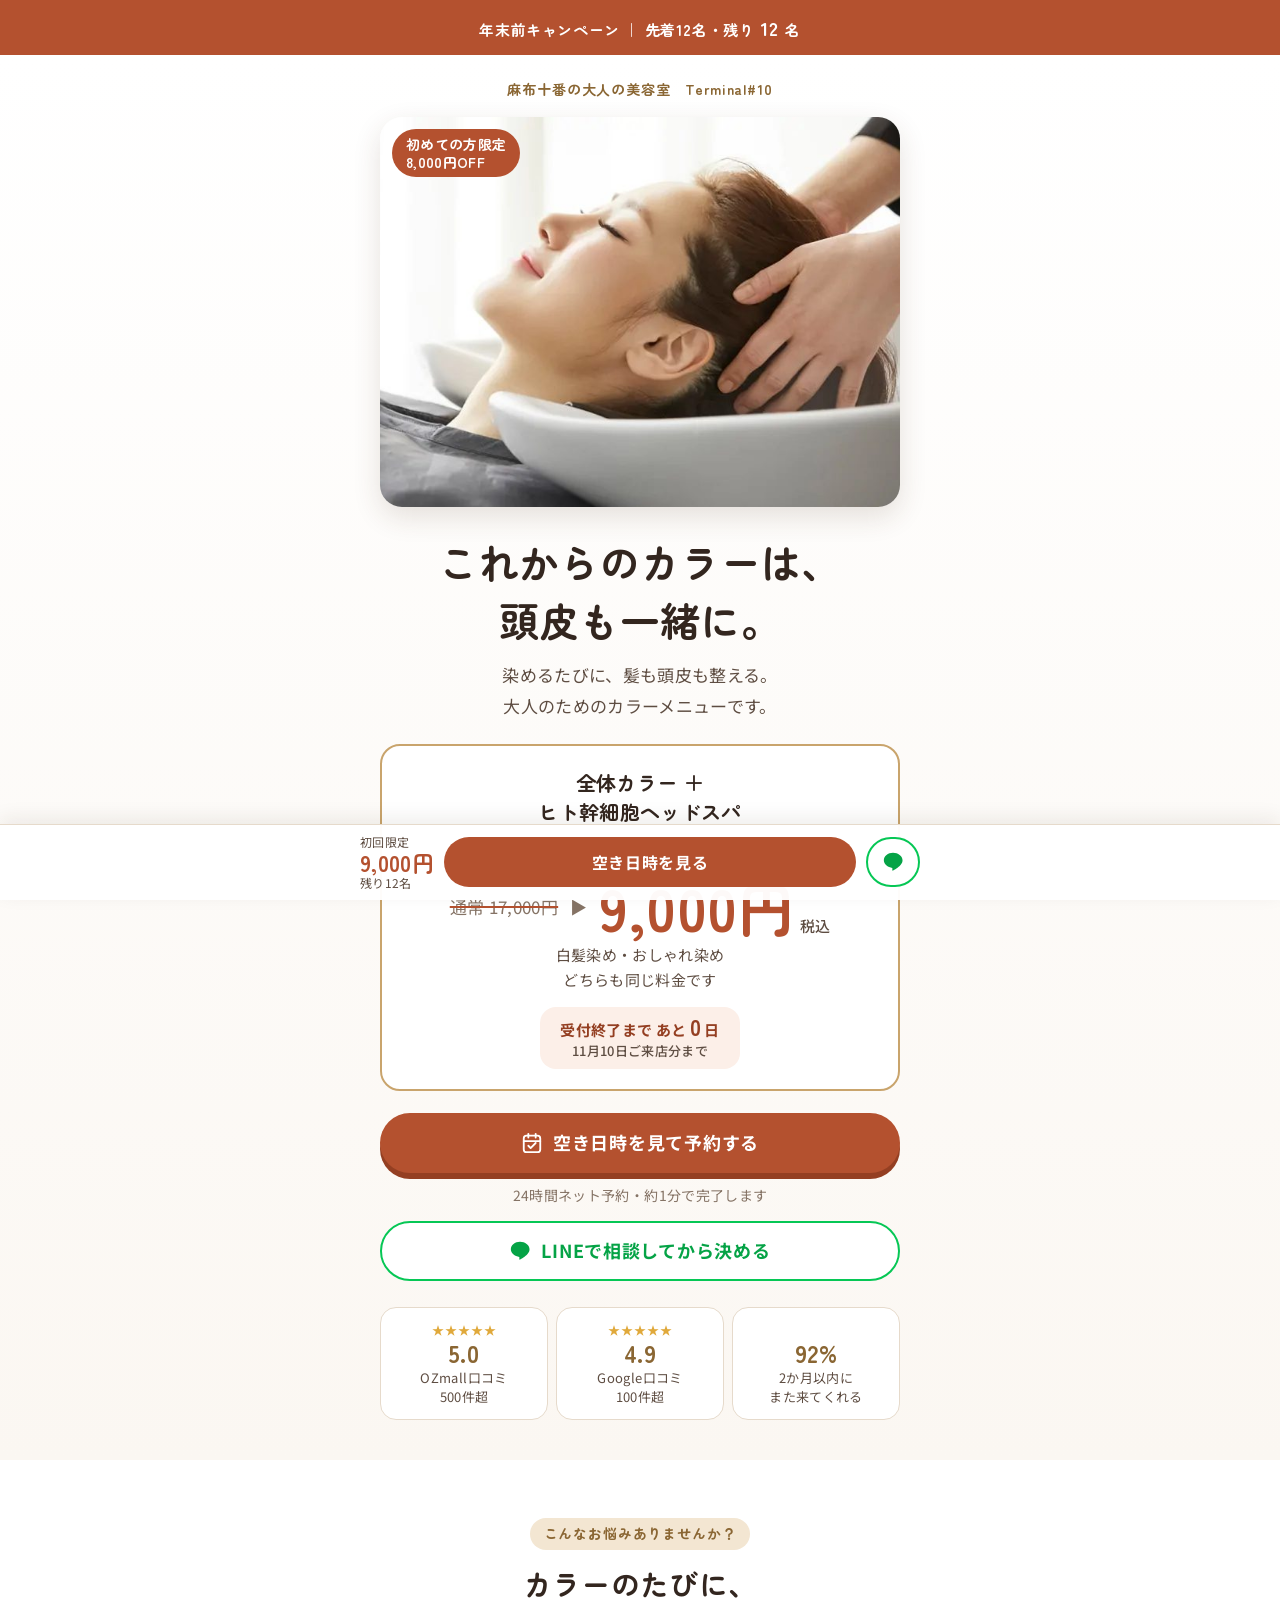
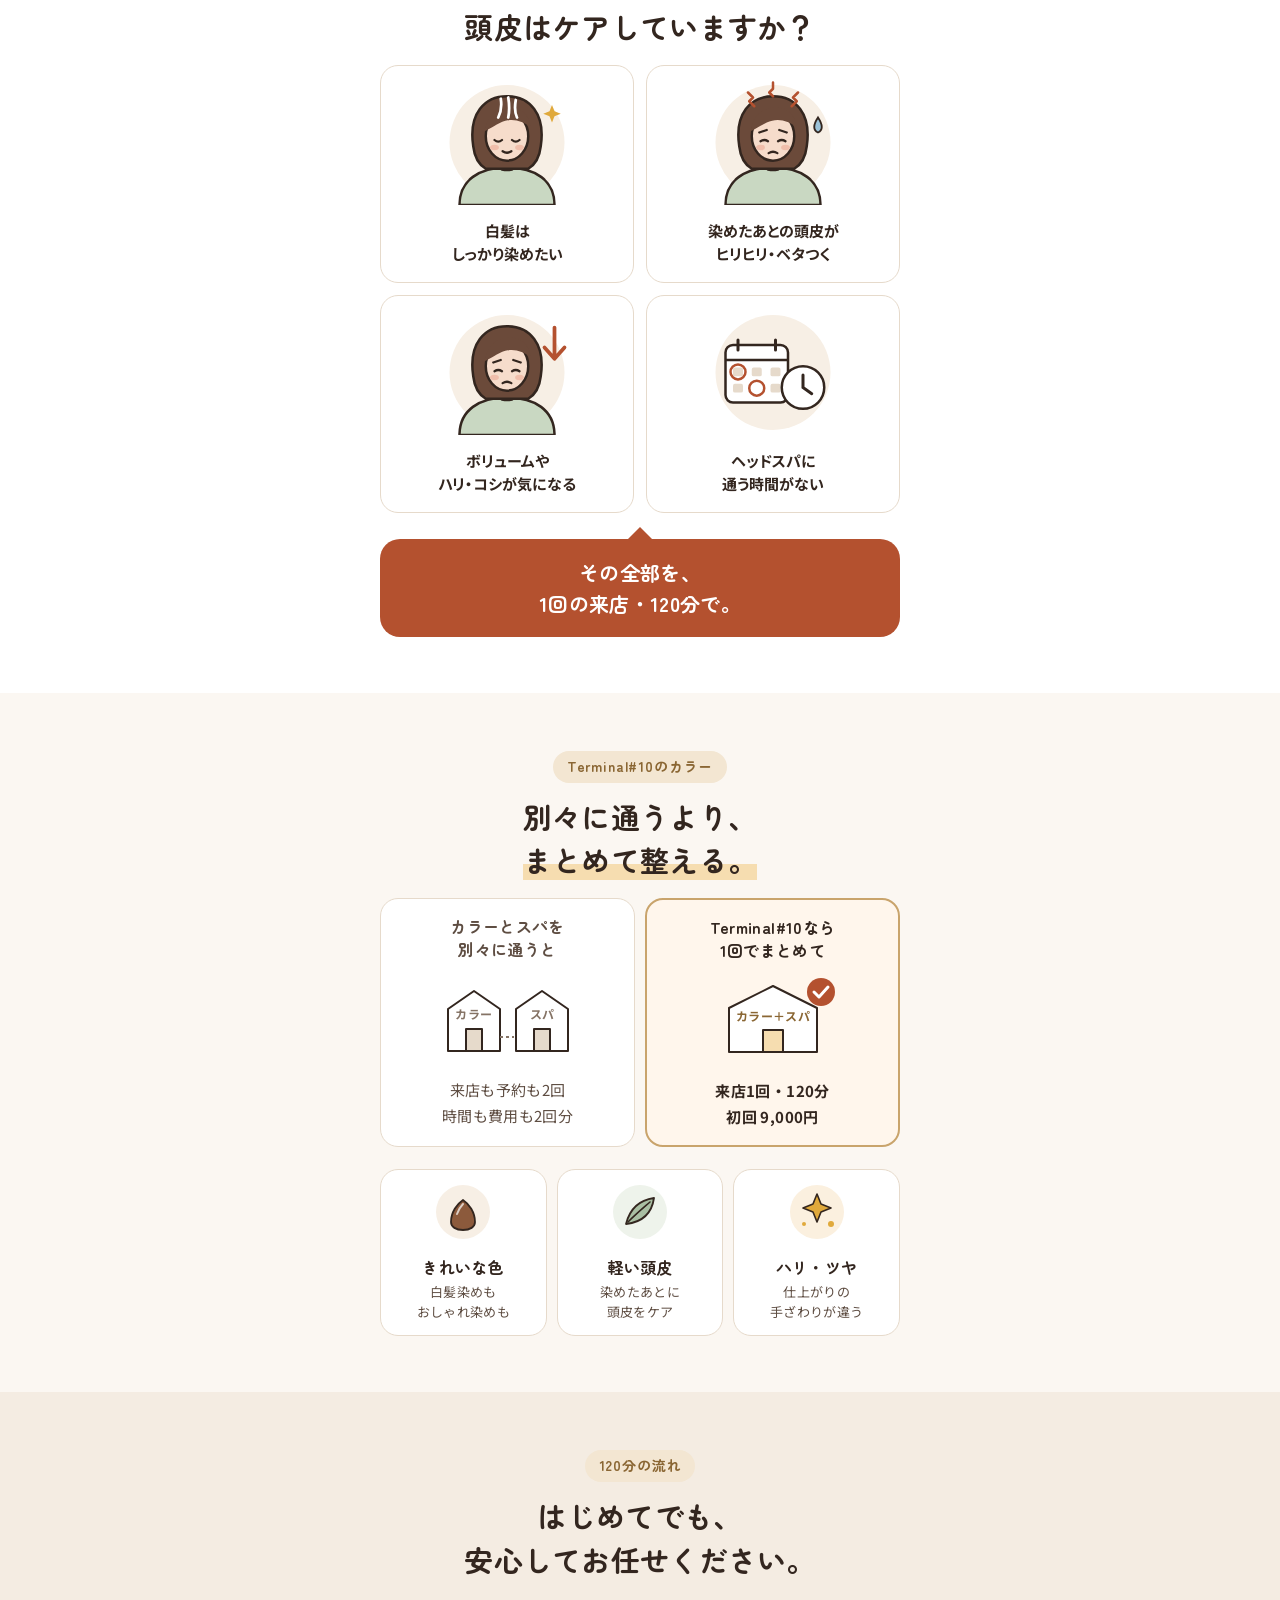
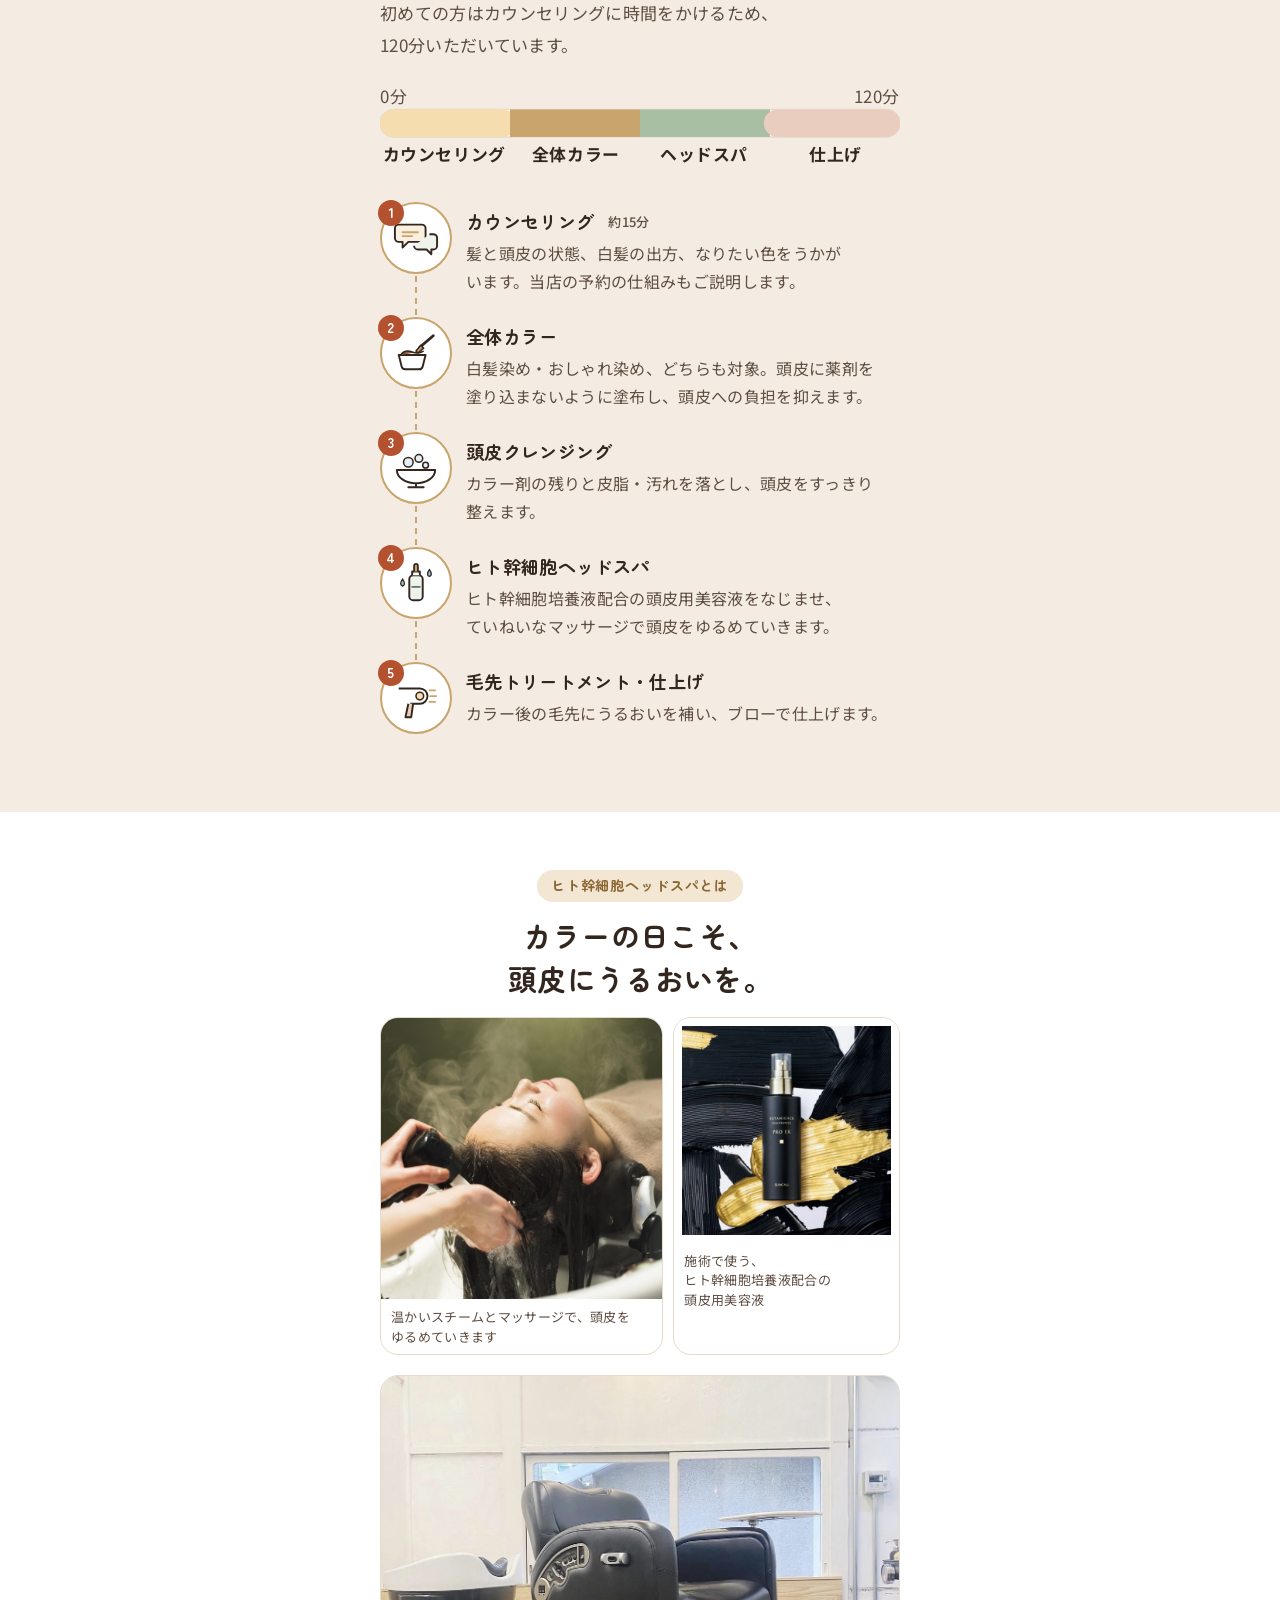
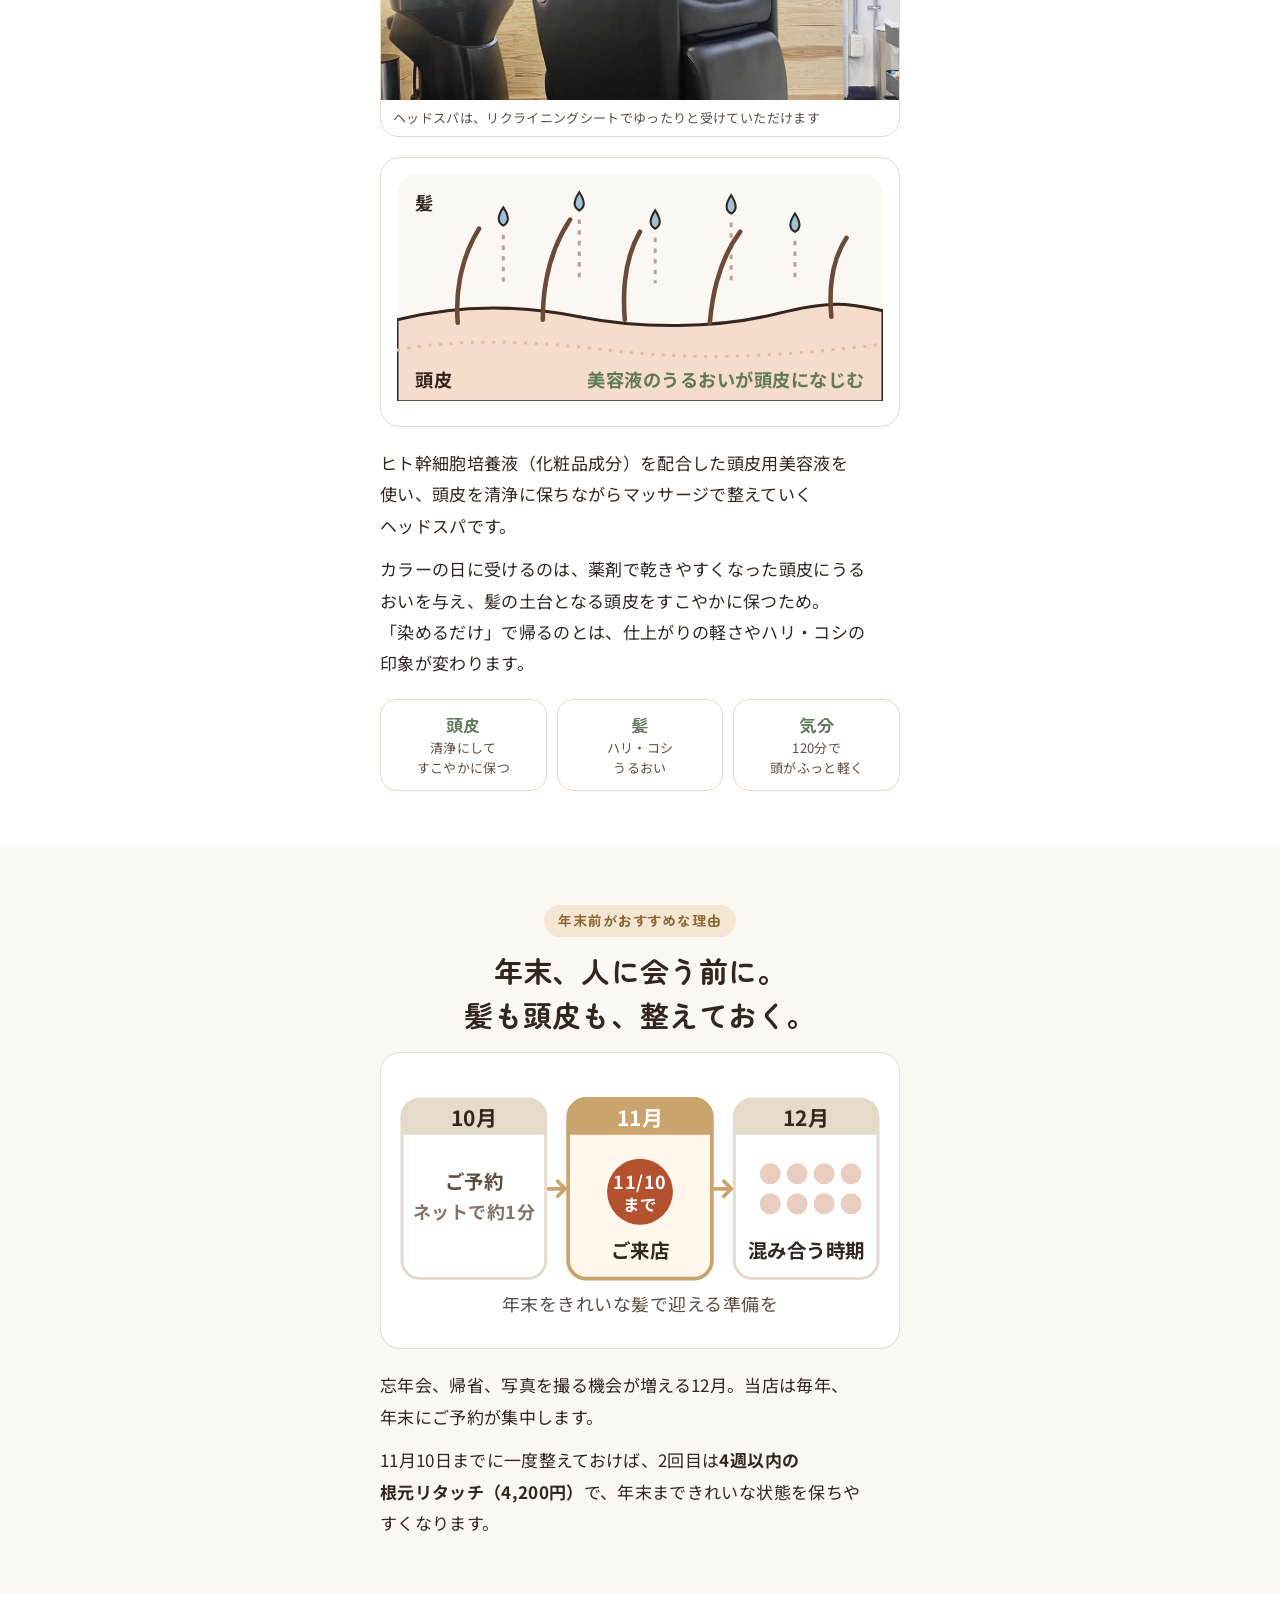
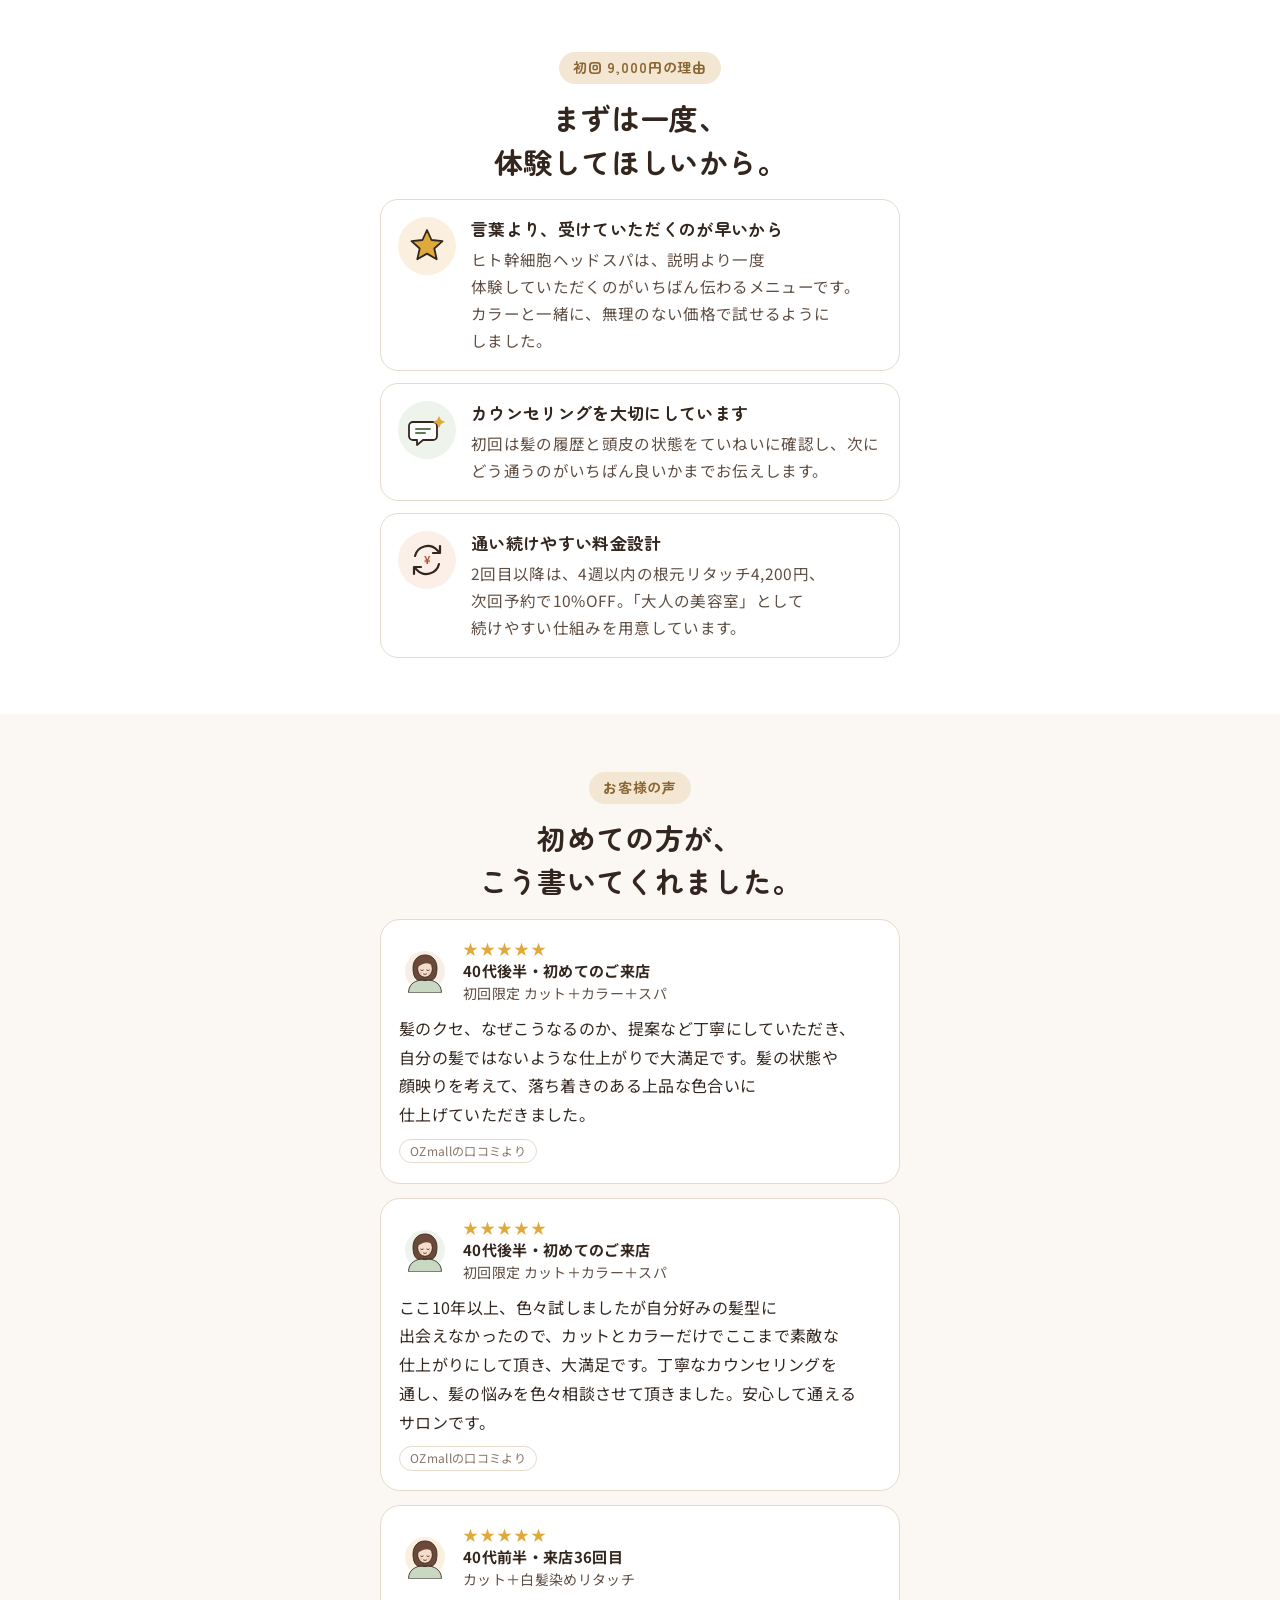
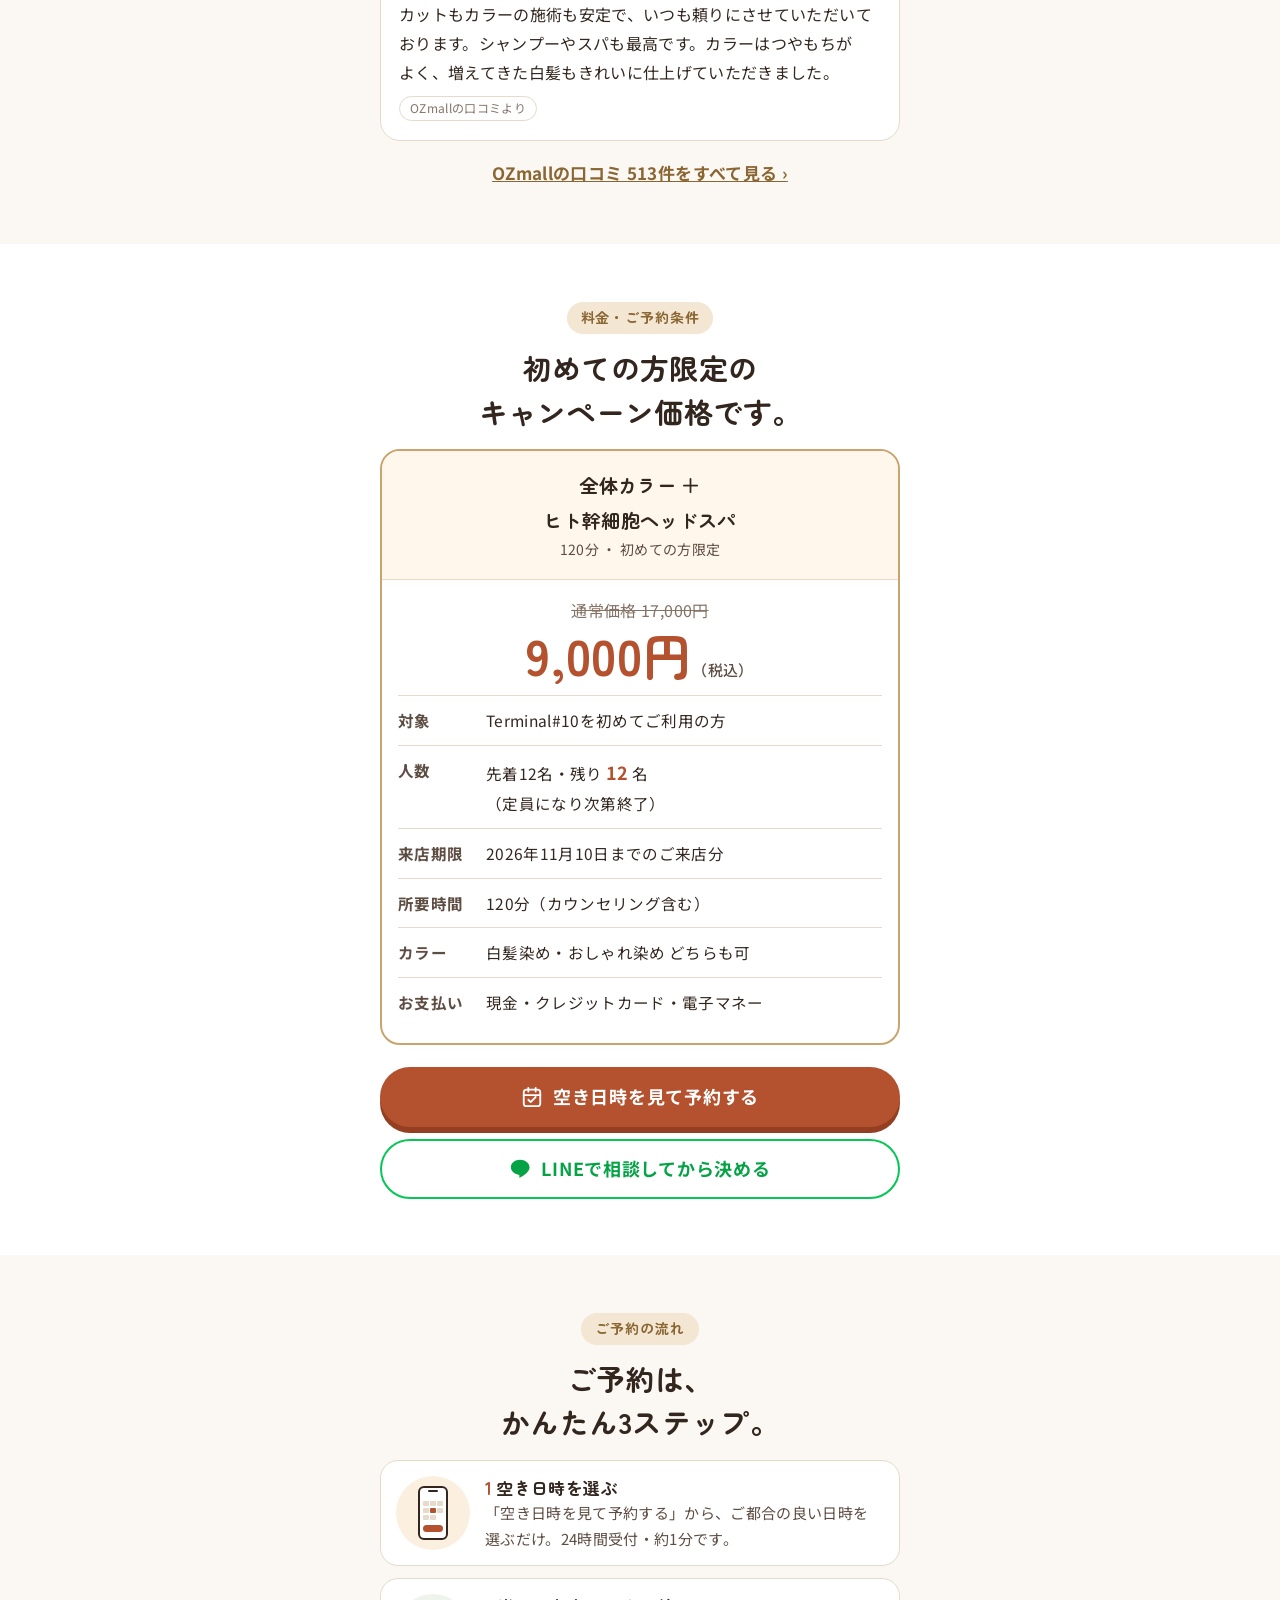
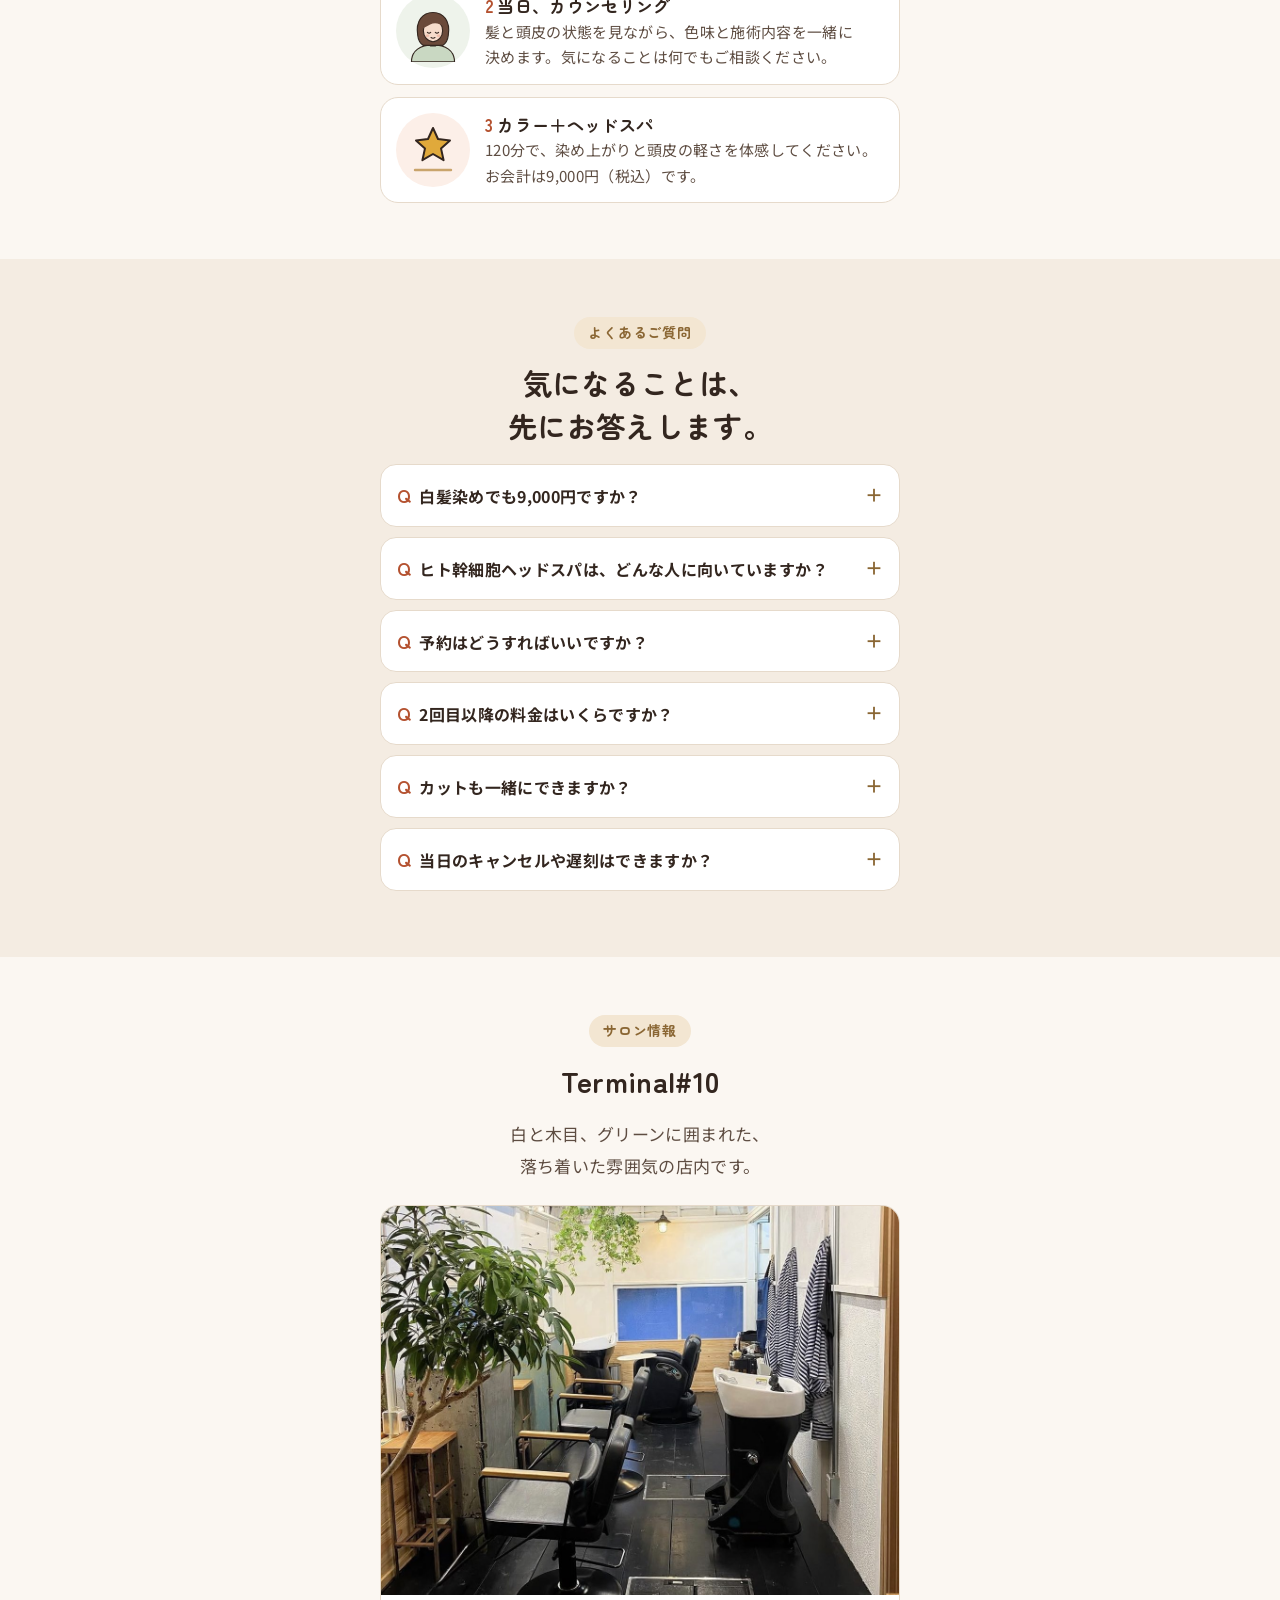
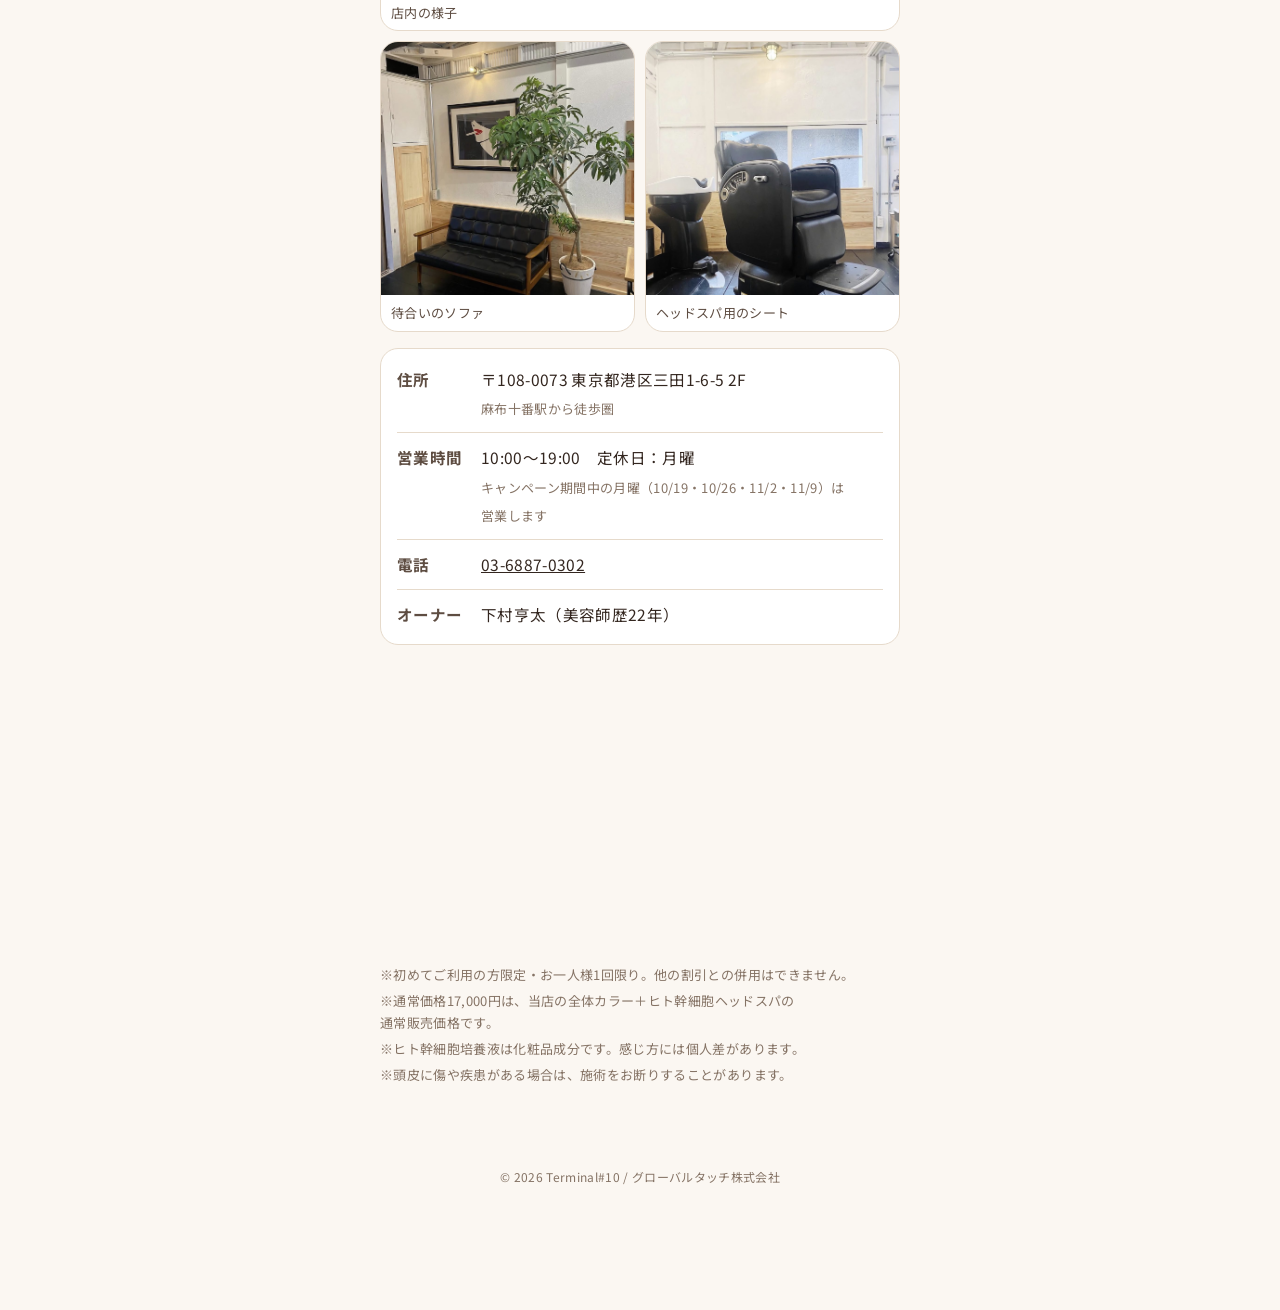
==== index.html @ 5dd638bc "LP v21: add Meta pixel 922538547376914" ====
<!DOCTYPE html>
<html lang="ja">
<head>
<meta charset="UTF-8">
<meta name="viewport" content="width=device-width, initial-scale=1.0, viewport-fit=cover">
<title>これからのカラーは、頭皮も一緒に。全体カラー＋ヒト幹細胞ヘッドスパ 初回9,000円｜Terminal#10 麻布十番</title>
<meta name="description" content="麻布十番の大人の美容室Terminal#10。全体カラー＋ヒト幹細胞ヘッドスパ(120分)を、初めての方限定で通常17,000円→9,000円。染めるたびに、髪も頭皮も整えるカラーメニューです。">
<meta property="og:title" content="これからのカラーは、頭皮も一緒に。｜Terminal#10 麻布十番">
<meta property="og:description" content="全体カラー＋ヒト幹細胞ヘッドスパ 120分。通常17,000円→初めての方限定9,000円。11/10ご来店分まで。">
<meta property="og:image" content="https://kotashimomura1-ship-it.github.io/rehair-lp/headspa-treatment.jpg">
<link rel="preconnect" href="https://fonts.googleapis.com">
<link rel="preconnect" href="https://fonts.gstatic.com" crossorigin>
<link href="https://fonts.googleapis.com/css2?family=Zen+Maru+Gothic:wght@500;700&family=Noto+Sans+JP:wght@400;500;700&display=swap" rel="stylesheet">
<style>
:root{
  --bg:#FBF7F2;--white:#FFFFFF;--warm:#F4ECE2;--line:#E6DACB;
  --ink:#33261F;--ink2:#5E4D42;--muted:#857365;
  --gold:#C9A46C;--gold-dk:#8A6633;--terra:#B4512F;--terra-dk:#943F22;
  --sage:#A9BFA3;--sage-dk:#5F7A59;--skin:#F6DCCB;--hair:#6B4A3A;--blush:#EFB7A2;
  --line-green:#06C755;
  --round:'Zen Maru Gothic','Hiragino Maru Gothic ProN','Hiragino Sans','Noto Sans CJK JP','Noto Sans JP','Yu Gothic','Meiryo',sans-serif;
  --sans:'Noto Sans JP','Hiragino Sans','Hiragino Kaku Gothic ProN','Noto Sans CJK JP','Yu Gothic','YuGothic','Meiryo',sans-serif;
}
*{box-sizing:border-box;margin:0;padding:0}
html{-webkit-text-size-adjust:100%}
body{font-family:var(--sans);background:var(--bg);color:var(--ink);font-size:17px;line-height:1.85;letter-spacing:.02em;word-break:auto-phrase;padding-bottom:92px;-webkit-font-smoothing:antialiased}
img{max-width:100%;display:block}
a{color:inherit}
.wrap{max-width:560px;margin:0 auto;padding:0 20px}
.sec{padding:56px 0}
.sec--warm{background:var(--warm)}
.sec--white{background:var(--white)}
.eyebrow{display:inline-block;font-family:var(--round);font-weight:700;font-size:14px;color:var(--gold-dk);background:#F3E6D2;border-radius:999px;padding:3px 14px;margin-bottom:12px;letter-spacing:.06em}
.ttl{font-family:var(--round);font-weight:700;font-size:clamp(23px,6.2vw,29px);line-height:1.5;margin-bottom:16px;letter-spacing:.01em;font-feature-settings:"palt";word-break:auto-phrase;text-wrap:balance}
.hero__catch,.offer__menu,.worry p,.cmp h3,.ptable__head .m,.flow h3,.why h3,.steps h3,.answer{font-feature-settings:"palt";word-break:auto-phrase}
.lead{color:var(--ink2);margin-bottom:24px}
.center{text-align:center}
.mark{background:linear-gradient(transparent 62%,#F6DDB0 62%)}
.illus{display:block;margin:0 auto}

/* ribbon */
.ribbon{background:var(--terra);color:#fff;text-align:center;font-family:var(--round);font-weight:700;font-size:15px;padding:10px 12px;letter-spacing:.04em}
.ribbon b{font-size:19px;margin:0 2px}

/* hero */
.hero{padding:22px 0 40px;background:linear-gradient(180deg,var(--white) 0%,var(--bg) 100%)}
.hero__shop{text-align:center;font-family:var(--round);font-weight:700;font-size:14px;color:var(--gold-dk);margin-bottom:14px;letter-spacing:.06em}
.hero__photo{position:relative;border-radius:22px;overflow:hidden;box-shadow:0 10px 28px rgba(80,50,30,.14)}
.hero__photo img{width:100%;aspect-ratio:4/3;object-fit:cover;object-position:center 40%}
.wide{margin:0 0 20px;background:var(--white);border-radius:18px;overflow:hidden;border:1px solid var(--line)}
.wide img{width:100%;aspect-ratio:16/10;object-fit:cover}
.wide figcaption{font-size:13px;line-height:1.5;padding:8px 12px;color:var(--ink2)}
.gallery{display:grid;grid-template-columns:1fr 1fr;gap:10px;margin-bottom:16px}
.gallery figure{margin:0;background:var(--white);border-radius:18px;overflow:hidden;border:1px solid var(--line)}
.gallery figure:first-child{grid-column:1/-1}
.gallery img{width:100%;aspect-ratio:1/1;object-fit:cover}
.gallery figure:first-child img{aspect-ratio:4/3}
.gallery figcaption{font-size:13px;line-height:1.5;padding:8px 10px;color:var(--ink2)}
.hero__badge{position:absolute;left:12px;top:12px;background:var(--terra);color:#fff;border-radius:999px;padding:6px 14px;font-family:var(--round);font-weight:700;font-size:14px;line-height:1.3}
.hero__catch{font-family:var(--round);font-weight:700;font-size:clamp(30px,8.6vw,40px);line-height:1.45;text-align:center;margin:26px 0 10px;text-wrap:balance}
.hero__sub{text-align:center;color:var(--ink2);font-size:17px;margin-bottom:22px}
.offer{background:var(--white);border:2px solid var(--gold);border-radius:20px;padding:22px 18px 20px;text-align:center}
.offer__menu{font-family:var(--round);font-weight:700;font-size:20px;line-height:1.45}
.offer__time{display:inline-block;margin-top:6px;background:var(--warm);border-radius:999px;padding:2px 14px;font-size:15px;color:var(--ink2)}
.offer__price{display:flex;align-items:center;justify-content:center;gap:12px;margin:14px 0 6px;flex-wrap:wrap}
.offer__was{font-size:17px;color:var(--muted);text-decoration:line-through;text-decoration-color:var(--terra);text-decoration-thickness:2px}
.offer__arrow{color:var(--muted)}
.offer__now{font-family:var(--round);font-weight:700;font-size:clamp(46px,13vw,58px);line-height:1;color:var(--terra)}
.offer__now small{font-size:15px;margin-left:4px;color:var(--ink2);font-family:var(--sans);font-weight:500}
.offer__note{font-size:15px;color:var(--ink2);line-height:1.7}
.deadline{display:inline-block;margin-top:14px;background:#FCEFE8;color:var(--terra-dk);border-radius:16px;padding:8px 20px;font-weight:700;font-size:15px;line-height:1.5}
.deadline small{display:block;font-size:13px;font-weight:500;color:var(--ink2)}
.deadline b{font-family:var(--round);font-size:22px;line-height:1}
.cta{display:grid;gap:12px;margin-top:22px}
.btn{display:flex;align-items:center;justify-content:center;gap:10px;min-height:60px;border-radius:999px;text-decoration:none;font-weight:700;font-size:18px;letter-spacing:.04em}
.btn svg{width:22px;height:22px;flex:none}
.btn--main{background:var(--terra);color:#fff;box-shadow:0 6px 0 var(--terra-dk)}
.btn--main:active{transform:translateY(3px);box-shadow:0 3px 0 var(--terra-dk)}
.btn--line{background:var(--white);color:#05A346;border:2px solid var(--line-green)}
.btn:focus-visible{outline:3px solid var(--gold);outline-offset:3px}
.cta__note{text-align:center;font-size:14px;color:var(--muted);margin-top:-2px}
.trust{display:grid;grid-template-columns:repeat(3,1fr);gap:8px;margin-top:26px}
.trust div{background:var(--white);border:1px solid var(--line);border-radius:16px;padding:12px 4px;text-align:center;font-size:13px;line-height:1.5;color:var(--ink2)}
.trust b{display:block;font-family:var(--round);font-size:24px;color:var(--gold-dk);line-height:1.2}
.trust .stars{color:#E0A93B;font-size:12px;letter-spacing:1px}

/* worries */
.worries{display:grid;grid-template-columns:1fr 1fr;gap:12px}
.worry{background:var(--white);border-radius:18px;padding:14px 12px 16px;text-align:center;border:1px solid var(--line)}
.worry svg{width:100%;max-width:150px;height:auto;margin:0 auto 6px}
.worry p{font-weight:700;font-size:15px;line-height:1.55;letter-spacing:0}
.answer{margin-top:26px;background:var(--terra);color:#fff;border-radius:20px;padding:18px 16px;text-align:center;font-family:var(--round);font-weight:700;font-size:20px;line-height:1.55;position:relative}
.answer::before{content:"";position:absolute;left:50%;top:-12px;margin-left:-12px;border:12px solid transparent;border-top:0;border-bottom-color:var(--terra)}

/* compare */
.compare{display:grid;grid-template-columns:1fr 1fr;gap:10px;margin-top:8px}
.cmp{border-radius:18px;padding:16px 10px;text-align:center}
.cmp--a{background:var(--white);border:1px solid var(--line);color:var(--ink2)}
.cmp--b{background:#FFF6EC;border:2px solid var(--gold)}
.cmp h3{font-family:var(--round);font-size:16px;line-height:1.45;margin-bottom:6px}
.cmp svg{width:100%;max-width:140px;height:auto;margin:4px auto 8px}
.cmp ul{list-style:none;font-size:15px;line-height:1.7}
.cmp--b ul{font-weight:700;color:var(--ink)}
.benefits{display:grid;grid-template-columns:repeat(3,1fr);gap:10px;margin-top:22px}
.benefits div{background:var(--white);border-radius:18px;padding:14px 6px;text-align:center;border:1px solid var(--line)}
.benefits svg{width:56px;height:56px;margin:0 auto 4px}
.benefits b{display:block;font-family:var(--round);font-size:16px}
.benefits span{font-size:13px;color:var(--ink2);line-height:1.5;display:block}

/* flow */
.bar120{margin:4px 0 26px}
.flow{list-style:none;position:relative}
.flow li{display:grid;grid-template-columns:72px 1fr;gap:14px;align-items:start;padding-bottom:22px;position:relative}
.flow li:not(:last-child)::after{content:"";position:absolute;left:35px;top:74px;bottom:2px;border-left:2px dashed var(--gold)}
.flow .ic{width:72px;height:72px;border-radius:50%;background:var(--white);border:2px solid var(--gold);display:grid;place-items:center;position:relative}
.flow .ic svg{width:46px;height:46px}
.flow .ic small{position:absolute;top:-4px;left:-4px;width:26px;height:26px;border-radius:50%;background:var(--terra);color:#fff;font-family:var(--round);font-weight:700;font-size:14px;display:grid;place-items:center}
.flow h3{font-family:var(--round);font-size:18px;line-height:1.5;margin:6px 0 4px}
.flow .tag{display:inline-block;font-family:var(--sans);font-size:13px;font-weight:500;background:var(--warm);border-radius:999px;padding:0 10px;margin-left:4px;vertical-align:2px;color:var(--ink2)}
.flow p{font-size:16px;color:var(--ink2);line-height:1.75}

/* spa */
.photos{display:grid;grid-template-columns:1.25fr 1fr;gap:10px;margin-bottom:20px}
.photos figure{margin:0;background:var(--white);border-radius:18px;overflow:hidden;border:1px solid var(--line)}
.photos img{width:100%;aspect-ratio:1/1;object-fit:cover}
.photos figure:nth-child(2) img{object-fit:contain;background:#fff;padding:8px}
.photos figcaption{font-size:13px;line-height:1.5;padding:8px 10px;color:var(--ink2)}
.scalp{background:var(--white);border-radius:20px;padding:16px;border:1px solid var(--line);margin:6px 0 20px}
.scalp svg{width:100%;height:auto}
.pts{display:grid;grid-template-columns:repeat(3,1fr);gap:10px;margin-top:20px}
.pts div{background:var(--white);border-radius:16px;padding:12px 6px;text-align:center;font-size:13px;line-height:1.55;color:var(--ink2);border:1px solid var(--line)}
.pts b{display:block;font-family:var(--round);font-size:17px;color:var(--sage-dk)}

/* year end */
.cal{background:var(--white);border-radius:20px;padding:16px 12px;border:1px solid var(--line);margin-bottom:20px}
.cal svg{width:100%;height:auto}

/* why */
.why{display:grid;gap:12px}
.why > div{display:grid;grid-template-columns:60px 1fr;gap:14px;background:var(--white);border-radius:18px;padding:16px;border:1px solid var(--line);align-items:start}
.why svg{width:60px;height:60px}
.why h3{font-family:var(--round);font-size:17px;line-height:1.5;margin-bottom:4px}
.why p{font-size:15.5px;color:var(--ink2);line-height:1.75}

/* reviews */
.reviews{display:grid;gap:14px}
.rv{background:var(--white);border-radius:20px;padding:18px;border:1px solid var(--line);position:relative}
.rv__head{display:flex;gap:12px;align-items:center;margin-bottom:10px}
.rv__head svg{width:52px;height:52px;flex:none}
.rv__who{font-size:14px;line-height:1.5;color:var(--ink2)}
.rv__who b{display:block;color:var(--ink);font-size:15px}
.rv__stars{color:#E0A93B;letter-spacing:2px;font-size:15px}
.rv p{font-size:16px;line-height:1.8}
.rv__src{display:inline-block;margin-top:10px;font-size:12px;color:var(--muted);border:1px solid var(--line);border-radius:999px;padding:0 10px}
.more{display:block;text-align:center;margin-top:16px;font-weight:700;color:var(--gold-dk)}

/* price */
.ptable{background:var(--white);border-radius:20px;overflow:hidden;border:2px solid var(--gold)}
.ptable__head{background:#FFF6EC;padding:16px;text-align:center;border-bottom:1px solid var(--line)}
.ptable__head .m{font-family:var(--round);font-weight:700;font-size:19px}
.ptable__head .t{font-size:14px;color:var(--ink2)}
.ptable__price{text-align:center;padding:16px 16px 6px}
.ptable__price .was{color:var(--muted);text-decoration:line-through;font-size:16px}
.ptable__price .now{font-family:var(--round);font-weight:700;font-size:50px;color:var(--terra);line-height:1.15}
.ptable__price .now small{font-size:15px;color:var(--ink2);font-family:var(--sans);font-weight:500}
.ptable dl{display:grid;grid-template-columns:88px 1fr;padding:6px 16px 16px;font-size:15.5px}
.ptable dt,.ptable dd{padding:10px 0;border-top:1px solid var(--line)}
.ptable dt{font-weight:700;color:var(--ink2)}
.ptable dd b{color:var(--terra);font-size:18px}

/* steps */
.steps{display:grid;gap:12px}
.steps > div{display:grid;grid-template-columns:76px 1fr;gap:14px;align-items:center;background:var(--white);border-radius:18px;padding:14px;border:1px solid var(--line)}
.steps svg{width:76px;height:76px}
.steps h3{font-family:var(--round);font-size:17px;line-height:1.5}
.steps p{font-size:15px;color:var(--ink2);line-height:1.7}
.steps .n{color:var(--terra);margin-right:4px}

/* faq */
.faq details{background:var(--white);border-radius:16px;border:1px solid var(--line);margin-bottom:10px;overflow:hidden}
.faq summary{list-style:none;cursor:pointer;padding:16px 46px 16px 16px;font-weight:700;font-size:16px;line-height:1.6;position:relative}
.faq summary::-webkit-details-marker{display:none}
.faq summary::before{content:"Q";font-family:var(--round);color:var(--terra);margin-right:8px;font-size:18px}
.faq summary::after{content:"＋";position:absolute;right:16px;top:15px;color:var(--gold-dk);font-size:18px}
.faq details[open] summary::after{content:"－"}
.faq details p{padding:0 16px 16px;font-size:15.5px;color:var(--ink2);line-height:1.8}

/* salon */
.shop{display:grid;grid-template-columns:84px 1fr;font-size:15.5px;background:var(--white);border-radius:18px;padding:6px 16px;border:1px solid var(--line)}
.shop dt,.shop dd{padding:10px 0;border-top:1px solid var(--line)}
.shop dt:first-of-type,.shop dd:first-of-type{border-top:0}
.shop dt{font-weight:700;color:var(--ink2)}
.shop small{color:var(--muted);font-size:13px}
.map{width:100%;height:240px;border:0;border-radius:18px;margin-top:14px}
.notes{list-style:none;font-size:13px;color:var(--muted);line-height:1.7}
.notes li{margin-bottom:4px}
footer{text-align:center;font-size:12px;color:var(--muted);padding:20px 0 30px}

/* sticky */
.sticky{position:fixed;left:0;right:0;bottom:0;z-index:20;background:rgba(255,255,255,.97);border-top:1px solid var(--line);padding:10px 12px calc(10px + env(safe-area-inset-bottom,0px));box-shadow:0 -6px 18px rgba(60,40,20,.08)}
.sticky__in{max-width:560px;margin:0 auto;display:grid;grid-template-columns:auto 1fr auto;gap:10px;align-items:center}
.sticky__price{font-size:12px;line-height:1.2;color:var(--ink2)}
.sticky__price b{display:block;font-family:var(--round);font-size:22px;color:var(--terra)}
.sticky .btn{min-height:50px;font-size:16px;padding:0 14px;box-shadow:none}
.sticky .btn--line{padding:0 14px}
@media (prefers-reduced-motion:no-preference){.btn--main{transition:transform .1s}}
</style>
</head>
<body>

<!-- 共通イラスト部品 -->
<svg width="0" height="0" style="position:absolute" aria-hidden="true">
  <defs>
    <!-- 女性の上半身(顔なし・やさしい表情) -->
    <symbol id="woman" viewBox="0 0 120 100">
      <path d="M22 100c0-20 16-30 38-30s38 10 38 30z" fill="#C9D8C2" stroke="#33261F" stroke-width="2" stroke-linejoin="round"/>
      <rect x="53" y="58" width="14" height="14" rx="5" fill="#F6DCCB" stroke="#33261F" stroke-width="2"/>
      <path d="M33 53c-4-26 9-40 27-40s31 14 27 40c-1 9-5 15-10 18H43c-5-3-9-9-10-18z" fill="#6B4A3A" stroke="#33261F" stroke-width="2" stroke-linejoin="round"/>
      <ellipse cx="60" cy="45" rx="17" ry="19.5" fill="#F6DCCB" stroke="#33261F" stroke-width="2"/>
      <path d="M42 41c2-14 11-19 20-19 10 0 16 6 17 16-7-6-16-8-24-4-4 2-9 5-13 7z" fill="#6B4A3A"/>
      <ellipse cx="50" cy="54" rx="3.5" ry="2.2" fill="#EFB7A2" opacity=".8"/>
      <ellipse cx="70" cy="54" rx="3.5" ry="2.2" fill="#EFB7A2" opacity=".8"/>
    </symbol>
    <symbol id="eyes-smile" viewBox="0 0 120 100">
      <path d="M50 48q3 2.6 6 0M64 48q3 2.6 6 0M56.5 57q3.5 2.4 7 0" fill="none" stroke="#33261F" stroke-width="1.8" stroke-linecap="round"/>
    </symbol>
    <symbol id="eyes-worry" viewBox="0 0 120 100">
      <path d="M50 49q3-2 6 0M64 49q3-2 6 0M49 42l6-2M71 42l-6-2M56.5 58.5q3.5-2.2 7 0" fill="none" stroke="#33261F" stroke-width="1.8" stroke-linecap="round"/>
    </symbol>

    <!-- 小さなアイコン -->
    <symbol id="i-cal" viewBox="0 0 24 24"><g fill="none" stroke="currentColor" stroke-width="2" stroke-linecap="round" stroke-linejoin="round"><rect x="3" y="4" width="18" height="18" rx="3"/><path d="M16 2v4M8 2v4M3 10h18M8 15l2.5 2.5L16 12"/></g></symbol>
    <symbol id="i-line" viewBox="0 0 24 24"><path fill="currentColor" d="M12 2C6.5 2 2 5.7 2 10.2c0 4 3.6 7.4 8.4 8.1.3.1.8.2.9.5.1.3.1.7 0 1l-.1.9c0 .3-.2 1 .9.6 1.1-.5 5.9-3.5 8.1-6 1.5-1.6 2.2-3.3 2.2-5.1C22.4 5.7 17.5 2 12 2z"/></symbol>
  </defs>
</svg>

<div class="ribbon">年末前キャンペーン ｜ 先着12名・残り <b class="js-left">12</b> 名</div>

<header class="hero">
  <div class="wrap">
    <div class="hero__shop">麻布十番の大人の美容室　Terminal#10</div>
    <div class="hero__photo">
      <img src="headspa-image.jpg" alt="ヘッドスパでリラックスする女性のイメージ">
      <span class="hero__badge">初めての方限定<br>8,000円OFF</span>
    </div>
    <h1 class="hero__catch">これからのカラーは、<br>頭皮も一緒に。</h1>
    <p class="hero__sub">染めるたびに、髪も頭皮も整える。<br>大人のためのカラーメニューです。</p>

    <div class="offer">
      <div class="offer__menu">全体カラー ＋<br>ヒト幹細胞ヘッドスパ</div>
      <span class="offer__time">120分コース</span>
      <div class="offer__price">
        <span class="offer__was">通常 17,000円</span>
        <span class="offer__arrow" aria-hidden="true">▶</span>
        <span class="offer__now">9,000円<small>税込</small></span>
      </div>
      <div class="offer__note">白髪染め・おしゃれ染め<br>どちらも同じ料金です</div>
      <div class="deadline">受付終了まで あと <b class="js-days">30</b> 日<small>11月10日ご来店分まで</small></div>
    </div>

    <div class="cta">
      <a class="btn btn--main js-book" href="#"><svg><use href="#i-cal"/></svg>空き日時を見て予約する</a>
      <div class="cta__note">24時間ネット予約・約1分で完了します</div>
      <a class="btn btn--line" href="https://lin.ee/7M5qu3E" target="_blank" rel="noopener"><svg><use href="#i-line"/></svg>LINEで相談してから決める</a>
    </div>

    <div class="trust">
      <div><span class="stars">★★★★★</span><b>5.0</b>OZmall口コミ<br>500件超</div>
      <div><span class="stars">★★★★★</span><b>4.9</b>Google口コミ<br>100件超</div>
      <div><span class="stars">&nbsp;</span><b>92%</b>2か月以内に<br>また来てくれる</div>
    </div>
  </div>
</header>

<section class="sec sec--white">
  <div class="wrap">
    <div class="center"><span class="eyebrow">こんなお悩みありませんか？</span></div>
    <h2 class="ttl center">カラーのたびに、<br>頭皮はケアしていますか？</h2>
    <div class="worries">
      <div class="worry">
        <svg viewBox="0 0 120 100" role="img" aria-label="白髪が気になる女性のイラスト">
          <circle cx="60" cy="50" r="46" fill="#F7EFE5"/>
          <use href="#woman"/><use href="#eyes-smile"/>
          <path d="M55 15c1 6 0 11-2 15M61 14c1 6 1 11 0 16M67 16c-1 6-1 10 1 14" fill="none" stroke="#fff" stroke-width="2.2" stroke-linecap="round"/>
          <path d="M96 20l2 5 5 2-5 2-2 5-2-5-5-2 5-2z" fill="#E0A93B"/>
        </svg>
        <p>白髪は<br>しっかり染めたい</p>
      </div>
      <div class="worry">
        <svg viewBox="0 0 120 100" role="img" aria-label="頭皮のヒリヒリやベタつきが気になる女性のイラスト">
          <circle cx="60" cy="50" r="46" fill="#F7EFE5"/>
          <use href="#woman"/><use href="#eyes-worry"/>
          <path d="M40 10l4 4-3 3 4 4M60 2v5l-3 3 3 3M80 10l-4 4 3 3-4 4" fill="none" stroke="#B4512F" stroke-width="2" stroke-linecap="round" stroke-linejoin="round"/>
          <path d="M96 30c4 6 4 10 0 12-4-2-4-6 0-12z" fill="#9CC3D9" stroke="#33261F" stroke-width="1.5"/>
        </svg>
        <p>染めたあとの頭皮が<br>ヒリヒリ・ベタつく</p>
      </div>
      <div class="worry">
        <svg viewBox="0 0 120 100" role="img" aria-label="髪のボリュームやハリが気になる女性のイラスト">
          <circle cx="60" cy="50" r="46" fill="#F7EFE5"/>
          <use href="#woman"/><use href="#eyes-worry"/>
          <path d="M98 14v24M90 30l8 9 8-9" fill="none" stroke="#B4512F" stroke-width="3" stroke-linecap="round" stroke-linejoin="round"/>
        </svg>
        <p>ボリュームや<br>ハリ・コシが気になる</p>
      </div>
      <div class="worry">
        <svg viewBox="0 0 120 100" role="img" aria-label="時計とカレンダーのイラスト">
          <circle cx="60" cy="50" r="46" fill="#F7EFE5"/>
          <rect x="22" y="28" width="50" height="46" rx="6" fill="#fff" stroke="#33261F" stroke-width="2"/>
          <path d="M22 40h50" stroke="#33261F" stroke-width="2"/>
          <path d="M32 24v8M62 24v8" stroke="#33261F" stroke-width="2.4" stroke-linecap="round"/>
          <g fill="#E6DACB"><rect x="28" y="46" width="8" height="7" rx="1.5"/><rect x="43" y="46" width="8" height="7" rx="1.5"/><rect x="58" y="46" width="8" height="7" rx="1.5"/><rect x="28" y="59" width="8" height="7" rx="1.5"/><rect x="58" y="59" width="8" height="7" rx="1.5"/></g>
          <circle cx="47" cy="62.5" r="6" fill="none" stroke="#B4512F" stroke-width="2"/>
          <circle cx="32" cy="49.5" r="6" fill="none" stroke="#B4512F" stroke-width="2"/>
          <circle cx="84" cy="62" r="17" fill="#fff" stroke="#33261F" stroke-width="2"/>
          <path d="M84 52v10l7 5" fill="none" stroke="#33261F" stroke-width="2.4" stroke-linecap="round"/>
        </svg>
        <p>ヘッドスパに<br>通う時間がない</p>
      </div>
    </div>
    <div class="answer">その全部を、<br>1回の来店・120分で。</div>
  </div>
</section>

<section class="sec">
  <div class="wrap">
    <div class="center"><span class="eyebrow">Terminal#10のカラー</span></div>
    <h2 class="ttl center">別々に通うより、<br><span class="mark">まとめて整える。</span></h2>
    <div class="compare">
      <div class="cmp cmp--a">
        <h3>カラーとスパを<br>別々に通うと</h3>
        <svg viewBox="0 0 140 90" role="img" aria-label="美容室に2回通うイラスト">
          <g stroke="#33261F" stroke-width="2" stroke-linejoin="round">
            <path d="M10 80V38l26-18 26 18v42z" fill="#fff"/><path d="M28 80V58h16v22z" fill="#E6DACB"/>
            <path d="M78 80V38l26-18 26 18v42z" fill="#fff"/><path d="M96 80V58h16v22z" fill="#E6DACB"/>
          </g>
          <text x="36" y="48" text-anchor="middle" font-size="12" font-weight="700" fill="#857365">カラー</text>
          <text x="104" y="48" text-anchor="middle" font-size="12" font-weight="700" fill="#857365">スパ</text>
          <path d="M62 66h14" stroke="#857365" stroke-width="2" stroke-dasharray="3 3"/>
        </svg>
        <ul><li>来店も予約も2回</li><li>時間も費用も2回分</li></ul>
      </div>
      <div class="cmp cmp--b">
        <h3>Terminal#10なら<br>1回でまとめて</h3>
        <svg viewBox="0 0 140 90" role="img" aria-label="美容室に1回でまとめて通うイラスト">
          <g stroke="#33261F" stroke-width="2" stroke-linejoin="round">
            <path d="M26 80V36l44-22 44 22v44z" fill="#fff"/><path d="M60 80V58h20v22z" fill="#F6DDB0"/>
          </g>
          <text x="70" y="49" text-anchor="middle" font-size="12" font-weight="700" fill="#8A6633">カラー＋スパ</text>
          <circle cx="118" cy="20" r="14" fill="#B4512F"/>
          <path d="M111 20l5 5 9-10" fill="none" stroke="#fff" stroke-width="3" stroke-linecap="round" stroke-linejoin="round"/>
        </svg>
        <ul><li>来店1回・120分</li><li>初回 9,000円</li></ul>
      </div>
    </div>
    <div class="benefits">
      <div>
        <svg viewBox="0 0 56 56" aria-hidden="true"><circle cx="28" cy="28" r="27" fill="#F7EFE5"/><path d="M16 38c0-10 6-18 12-22 6 4 12 12 12 22 0 5-5 8-12 8s-12-3-12-8z" fill="#8C5A3C" stroke="#33261F" stroke-width="1.8"/><path d="M22 30c2-5 4-8 6-10" stroke="#fff" stroke-width="2" stroke-linecap="round" opacity=".7"/></svg>
        <b>きれいな色</b><span>白髪染めも<br>おしゃれ染めも</span>
      </div>
      <div>
        <svg viewBox="0 0 56 56" aria-hidden="true"><circle cx="28" cy="28" r="27" fill="#EEF3EB"/><path d="M14 40c4-16 14-24 28-26-2 14-10 24-28 26z" fill="#A9BFA3" stroke="#33261F" stroke-width="1.8" stroke-linejoin="round"/><path d="M16 38c8-8 14-13 22-20" stroke="#33261F" stroke-width="1.6" stroke-linecap="round"/></svg>
        <b>軽い頭皮</b><span>染めたあとに<br>頭皮をケア</span>
      </div>
      <div>
        <svg viewBox="0 0 56 56" aria-hidden="true"><circle cx="28" cy="28" r="27" fill="#FBF0DF"/><path d="M28 10l4 10 10 4-10 4-4 10-4-10-10-4 10-4z" fill="#E0A93B" stroke="#33261F" stroke-width="1.6" stroke-linejoin="round"/><circle cx="42" cy="40" r="3" fill="#E0A93B"/><circle cx="15" cy="40" r="2" fill="#E0A93B"/></svg>
        <b>ハリ・ツヤ</b><span>仕上がりの<br>手ざわりが違う</span>
      </div>
    </div>
  </div>
</section>

<section class="sec sec--warm">
  <div class="wrap">
    <div class="center"><span class="eyebrow">120分の流れ</span></div>
    <h2 class="ttl center">はじめてでも、<br>安心してお任せください。</h2>
    <p class="lead">初めての方はカウンセリングに時間をかけるため、120分いただいています。</p>
    <svg class="bar120" viewBox="0 0 340 52" role="img" aria-label="120分の施術の流れ">
      <rect x="0" y="14" width="340" height="18" rx="9" fill="#fff" stroke="#E6DACB"/>
      <rect x="0" y="14" width="89" height="18" rx="9" fill="#F6DDB0"/>
      <rect x="85" y="14" width="85" height="18" fill="#C9A46C"/>
      <rect x="170" y="14" width="85" height="18" fill="#A9BFA3"/>
      <rect x="251" y="14" width="89" height="18" rx="9" fill="#E9CDBF"/>
      <text x="0" y="10" font-size="11" fill="#5E4D42">0分</text>
      <text x="340" y="10" font-size="11" fill="#5E4D42" text-anchor="end">120分</text>
      <g font-size="11" fill="#33261F" font-weight="700" text-anchor="middle">
        <text x="42" y="48">カウンセリング</text><text x="128" y="48">全体カラー</text><text x="212" y="48">ヘッドスパ</text><text x="298" y="48">仕上げ</text>
      </g>
    </svg>
    <ol class="flow">
      <li>
        <span class="ic"><small>1</small><svg viewBox="0 0 48 48" aria-hidden="true"><path d="M6 10h24a4 4 0 0 1 4 4v10a4 4 0 0 1-4 4H16l-6 6v-6H6a4 4 0 0 1-4-4V14a4 4 0 0 1 4-4z" fill="#FBF0DF" stroke="#33261F" stroke-width="2" stroke-linejoin="round"/><path d="M38 20h4a4 4 0 0 1 4 4v8a4 4 0 0 1-4 4h-2v5l-5-5H26a4 4 0 0 1-4-4" fill="#EEF3EB" stroke="#33261F" stroke-width="2" stroke-linejoin="round"/><path d="M10 18h16M10 22h10" stroke="#C9A46C" stroke-width="2" stroke-linecap="round"/></svg></span>
        <div><h3>カウンセリング<span class="tag">約15分</span></h3><p>髪と頭皮の状態、白髪の出方、なりたい色をうかがいます。当店の予約の仕組みもご説明します。</p></div>
      </li>
      <li>
        <span class="ic"><small>2</small><svg viewBox="0 0 48 48" aria-hidden="true"><path d="M6 26h28l-3 12a4 4 0 0 1-4 3H13a4 4 0 0 1-4-3z" fill="#fff" stroke="#33261F" stroke-width="2" stroke-linejoin="round"/><path d="M8 26c3-4 7-5 12-3s9 1 12-1" fill="#8C5A3C" stroke="#33261F" stroke-width="1.6"/><path d="M28 18l14-12" stroke="#33261F" stroke-width="3" stroke-linecap="round"/><path d="M24 22l5-6 3 3-6 5z" fill="#C9A46C" stroke="#33261F" stroke-width="1.6" stroke-linejoin="round"/></svg></span>
        <div><h3>全体カラー</h3><p>白髪染め・おしゃれ染め、どちらも対象。頭皮に薬剤を塗り込まないように塗布し、頭皮への負担を抑えます。</p></div>
      </li>
      <li>
        <span class="ic"><small>3</small><svg viewBox="0 0 48 48" aria-hidden="true"><path d="M4 26h40a20 14 0 0 1-40 0z" fill="#fff" stroke="#33261F" stroke-width="2" stroke-linejoin="round"/><circle cx="16" cy="18" r="5" fill="#E4F0F6" stroke="#33261F" stroke-width="1.6"/><circle cx="27" cy="14" r="4" fill="#E4F0F6" stroke="#33261F" stroke-width="1.6"/><circle cx="34" cy="21" r="3" fill="#E4F0F6" stroke="#33261F" stroke-width="1.6"/><path d="M24 40v4M16 44h16" stroke="#33261F" stroke-width="2" stroke-linecap="round"/></svg></span>
        <div><h3>頭皮クレンジング</h3><p>カラー剤の残りと皮脂・汚れを落とし、頭皮をすっきり整えます。</p></div>
      </li>
      <li>
        <span class="ic"><small>4</small><svg viewBox="0 0 48 48" aria-hidden="true"><rect x="17" y="16" width="14" height="26" rx="4" fill="#EEF3EB" stroke="#33261F" stroke-width="2"/><path d="M20 16v-4h8v4" fill="#fff" stroke="#33261F" stroke-width="2" stroke-linejoin="round"/><path d="M22 12V6a2 2 0 0 1 4 0v6" fill="#C9A46C" stroke="#33261F" stroke-width="1.8"/><path d="M20 28h8" stroke="#5F7A59" stroke-width="2" stroke-linecap="round"/><path d="M38 10c2.6 3.6 2.6 6 0 7.2-2.6-1.2-2.6-3.6 0-7.2zM10 20c2.6 3.6 2.6 6 0 7.2-2.6-1.2-2.6-3.6 0-7.2z" fill="#9CC3D9" stroke="#33261F" stroke-width="1.4"/></svg></span>
        <div><h3>ヒト幹細胞ヘッドスパ</h3><p>ヒト幹細胞培養液配合の頭皮用美容液をなじませ、ていねいなマッサージで頭皮をゆるめていきます。</p></div>
      </li>
      <li>
        <span class="ic"><small>5</small><svg viewBox="0 0 48 48" aria-hidden="true"><path d="M6 14h22a8 8 0 0 1 0 16H18" fill="#fff" stroke="#33261F" stroke-width="2" stroke-linejoin="round"/><circle cx="28" cy="22" r="4" fill="#F6DDB0" stroke="#33261F" stroke-width="1.6"/><path d="M16 30l-3 14h6l2-14" fill="#E9CDBF" stroke="#33261F" stroke-width="2" stroke-linejoin="round"/><path d="M38 16h6M39 22h6M38 28h6" stroke="#C9A46C" stroke-width="2" stroke-linecap="round"/></svg></span>
        <div><h3>毛先トリートメント・仕上げ</h3><p>カラー後の毛先にうるおいを補い、ブローで仕上げます。</p></div>
      </li>
    </ol>
  </div>
</section>

<section class="sec sec--white">
  <div class="wrap">
    <div class="center"><span class="eyebrow">ヒト幹細胞ヘッドスパとは</span></div>
    <h2 class="ttl center">カラーの日こそ、<br>頭皮にうるおいを。</h2>
    <div class="photos">
      <figure><img src="headspa-treatment.jpg" alt="ヘッドスパの施術風景" loading="lazy"><figcaption>温かいスチームとマッサージで、頭皮をゆるめていきます</figcaption></figure>
      <figure><img src="botanience-pro-ex.webp" alt="施術で使う頭皮用美容液" loading="lazy"><figcaption>施術で使う、ヒト幹細胞培養液配合の頭皮用美容液</figcaption></figure>
    </div>
    <figure class="wide"><img src="salon-spa-seat.jpg" alt="Terminal#10のヘッドスパ用リクライニングシート" loading="lazy"><figcaption>ヘッドスパは、リクライニングシートでゆったりと受けていただけます</figcaption></figure>
    <div class="scalp">
      <svg viewBox="0 0 320 150" role="img" aria-label="頭皮に美容液がなじむイメージ図">
        <rect x="0" y="0" width="320" height="150" rx="14" fill="#FBF7F2"/>
        <g fill="#9CC3D9" stroke="#33261F" stroke-width="1.4">
          <path d="M70 22c4 6 4 10 0 12-4-2-4-6 0-12z"/><path d="M120 12c4 6 4 10 0 12-4-2-4-6 0-12z"/><path d="M170 24c4 6 4 10 0 12-4-2-4-6 0-12z"/><path d="M220 14c4 6 4 10 0 12-4-2-4-6 0-12z"/><path d="M262 26c4 6 4 10 0 12-4-2-4-6 0-12z"/>
        </g>
        <g stroke="#B9A493" stroke-width="2" stroke-dasharray="3 4"><path d="M70 40v32M120 30v42M170 42v30M220 32v40M262 44v28"/></g>
        <path d="M0 96c40-10 80-10 120-2s90 8 130-2 50-6 70-2v60H0z" fill="#F6DCCB" stroke="#33261F" stroke-width="2"/>
        <path d="M0 116c40-8 90-6 140 0s100 6 180-4" fill="none" stroke="#E9B9A4" stroke-width="2" stroke-dasharray="2 5"/>
        <g fill="none" stroke="#6B4A3A" stroke-width="3" stroke-linecap="round"><path d="M40 98c-2-24 4-46 14-62"/><path d="M96 96c0-26 6-48 18-66"/><path d="M150 96c-2-24 2-44 10-58"/><path d="M206 98c2-24 8-44 20-60"/><path d="M286 94c-2-22 2-40 10-52"/></g>
        <g font-size="12" font-weight="700" fill="#33261F">
          <text x="12" y="140">頭皮</text><text x="308" y="140" text-anchor="end" fill="#5F7A59">美容液のうるおいが頭皮になじむ</text><text x="12" y="24">髪</text>
        </g>
      </svg>
    </div>
    <p>ヒト幹細胞培養液（化粧品成分）を配合した頭皮用美容液を使い、頭皮を清浄に保ちながらマッサージで整えていくヘッドスパです。</p>
    <p style="margin-top:12px">カラーの日に受けるのは、薬剤で乾きやすくなった頭皮にうるおいを与え、髪の土台となる頭皮をすこやかに保つため。「染めるだけ」で帰るのとは、仕上がりの軽さやハリ・コシの印象が変わります。</p>
    <div class="pts">
      <div><b>頭皮</b>清浄にして<br>すこやかに保つ</div>
      <div><b>髪</b>ハリ・コシ<br>うるおい</div>
      <div><b>気分</b>120分で<br>頭がふっと軽く</div>
    </div>
  </div>
</section>

<section class="sec">
  <div class="wrap">
    <div class="center"><span class="eyebrow">年末前がおすすめな理由</span></div>
    <h2 class="ttl center">年末、人に会う前に。<br>髪も頭皮も、整えておく。</h2>
    <div class="cal">
      <svg viewBox="0 0 330 170" role="img" aria-label="10月から12月のカレンダー。11月10日までに来店し、12月は混み合う">
        <g font-weight="700">
          <rect x="6" y="20" width="96" height="120" rx="12" fill="#fff" stroke="#E6DACB" stroke-width="2"/>
          <rect x="117" y="20" width="96" height="120" rx="12" fill="#FFF6EC" stroke="#C9A46C" stroke-width="2.5"/>
          <rect x="228" y="20" width="96" height="120" rx="12" fill="#fff" stroke="#E6DACB" stroke-width="2"/>
          <path d="M6 32a12 12 0 0 1 12-12h72a12 12 0 0 1 12 12v12H6z" fill="#E6DACB"/>
          <path d="M117 32a12 12 0 0 1 12-12h72a12 12 0 0 1 12 12v12H117z" fill="#C9A46C"/>
          <path d="M228 32a12 12 0 0 1 12-12h72a12 12 0 0 1 12 12v12H228z" fill="#E6DACB"/>
          <text x="54" y="38" text-anchor="middle" font-size="14" fill="#33261F">10月</text>
          <text x="165" y="38" text-anchor="middle" font-size="14" fill="#fff">11月</text>
          <text x="276" y="38" text-anchor="middle" font-size="14" fill="#33261F">12月</text>
          <text x="54" y="80" text-anchor="middle" font-size="13" fill="#5E4D42">ご予約</text>
          <text x="54" y="100" text-anchor="middle" font-size="12" fill="#857365">ネットで約1分</text>
          <circle cx="165" cy="82" r="22" fill="#B4512F"/>
          <text x="165" y="80" text-anchor="middle" font-size="12" fill="#fff">11/10</text>
          <text x="165" y="95" text-anchor="middle" font-size="11" fill="#fff">まで</text>
          <text x="165" y="126" text-anchor="middle" font-size="13" fill="#33261F">ご来店</text>
          <g fill="#E9CDBF"><circle cx="252" cy="70" r="7"/><circle cx="270" cy="70" r="7"/><circle cx="288" cy="70" r="7"/><circle cx="306" cy="70" r="7"/><circle cx="252" cy="90" r="7"/><circle cx="270" cy="90" r="7"/><circle cx="288" cy="90" r="7"/><circle cx="306" cy="90" r="7"/></g>
          <text x="276" y="126" text-anchor="middle" font-size="13" fill="#33261F">混み合う時期</text>
        </g>
        <path d="M104 80h10M215 80h10" stroke="#C9A46C" stroke-width="2.5" stroke-linecap="round"/>
        <path d="M110 75l5 5-5 5M221 75l5 5-5 5" fill="none" stroke="#C9A46C" stroke-width="2.5" stroke-linecap="round" stroke-linejoin="round"/>
        <text x="165" y="162" text-anchor="middle" font-size="12" fill="#5E4D42">年末をきれいな髪で迎える準備を</text>
      </svg>
    </div>
    <p>忘年会、帰省、写真を撮る機会が増える12月。当店は毎年、年末にご予約が集中します。</p>
    <p style="margin-top:12px">11月10日までに一度整えておけば、2回目は<b>4週以内の根元リタッチ（4,200円）</b>で、年末まできれいな状態を保ちやすくなります。</p>
  </div>
</section>

<section class="sec sec--white">
  <div class="wrap">
    <div class="center"><span class="eyebrow">初回 9,000円の理由</span></div>
    <h2 class="ttl center">まずは一度、<br>体験してほしいから。</h2>
    <div class="why">
      <div>
        <svg viewBox="0 0 60 60" aria-hidden="true"><circle cx="30" cy="30" r="29" fill="#FBF0DF"/><path d="M30 14l4.5 10 11 1.2-8.2 7.3 2.4 10.8L30 37.6l-9.7 5.7 2.4-10.8-8.2-7.3 11-1.2z" fill="#E0A93B" stroke="#33261F" stroke-width="1.8" stroke-linejoin="round"/></svg>
        <div><h3>言葉より、受けていただくのが早いから</h3><p>ヒト幹細胞ヘッドスパは、説明より一度体験していただくのがいちばん伝わるメニューです。カラーと一緒に、無理のない価格で試せるようにしました。</p></div>
      </div>
      <div>
        <svg viewBox="0 0 60 60" aria-hidden="true"><circle cx="30" cy="30" r="29" fill="#EEF3EB"/><path d="M16 22h20a4 4 0 0 1 4 4v10a4 4 0 0 1-4 4H26l-6 5v-5h-4a4 4 0 0 1-4-4V26a4 4 0 0 1 4-4z" fill="#fff" stroke="#33261F" stroke-width="1.8" stroke-linejoin="round"/><path d="M19 29h14M19 33h9" stroke="#5F7A59" stroke-width="2" stroke-linecap="round"/><path d="M42 16l2 4 4 2-4 2-2 4-2-4-4-2 4-2z" fill="#E0A93B"/></svg>
        <div><h3>カウンセリングを大切にしています</h3><p>初回は髪の履歴と頭皮の状態をていねいに確認し、次にどう通うのがいちばん良いかまでお伝えします。</p></div>
      </div>
      <div>
        <svg viewBox="0 0 60 60" aria-hidden="true"><circle cx="30" cy="30" r="29" fill="#FCEFE8"/><path d="M18 26a13 13 0 0 1 22-6l2 2" fill="none" stroke="#33261F" stroke-width="2.2" stroke-linecap="round"/><path d="M43 16v7h-7" fill="none" stroke="#33261F" stroke-width="2.2" stroke-linecap="round" stroke-linejoin="round"/><path d="M42 34a13 13 0 0 1-22 6l-2-2" fill="none" stroke="#33261F" stroke-width="2.2" stroke-linecap="round"/><path d="M17 44v-7h7" fill="none" stroke="#33261F" stroke-width="2.2" stroke-linecap="round" stroke-linejoin="round"/><text x="30" y="34" text-anchor="middle" font-size="11" font-weight="700" fill="#B4512F">¥</text></svg>
        <div><h3>通い続けやすい料金設計</h3><p>2回目以降は、4週以内の根元リタッチ4,200円、次回予約で10%OFF。「大人の美容室」として続けやすい仕組みを用意しています。</p></div>
      </div>
    </div>
  </div>
</section>

<section class="sec">
  <div class="wrap">
    <div class="center"><span class="eyebrow">お客様の声</span></div>
    <h2 class="ttl center">初めての方が、<br>こう書いてくれました。</h2>
    <div class="reviews">
      <div class="rv">
        <div class="rv__head"><svg viewBox="0 0 120 100" aria-hidden="true"><circle cx="60" cy="50" r="46" fill="#F7EFE5"/><use href="#woman"/><use href="#eyes-smile"/></svg><div class="rv__who"><span class="rv__stars">★★★★★</span><b>40代後半・初めてのご来店</b>初回限定 カット＋カラー＋スパ</div></div>
        <p>髪のクセ、なぜこうなるのか、提案など丁寧にしていただき、自分の髪ではないような仕上がりで大満足です。髪の状態や顔映りを考えて、落ち着きのある上品な色合いに仕上げていただきました。</p>
        <span class="rv__src">OZmallの口コミより</span>
      </div>
      <div class="rv">
        <div class="rv__head"><svg viewBox="0 0 120 100" aria-hidden="true"><circle cx="60" cy="50" r="46" fill="#EEF3EB"/><use href="#woman"/><use href="#eyes-smile"/></svg><div class="rv__who"><span class="rv__stars">★★★★★</span><b>40代後半・初めてのご来店</b>初回限定 カット＋カラー＋スパ</div></div>
        <p>ここ10年以上、色々試しましたが自分好みの髪型に出会えなかったので、カットとカラーだけでここまで素敵な仕上がりにして頂き、大満足です。丁寧なカウンセリングを通し、髪の悩みを色々相談させて頂きました。安心して通えるサロンです。</p>
        <span class="rv__src">OZmallの口コミより</span>
      </div>
      <div class="rv">
        <div class="rv__head"><svg viewBox="0 0 120 100" aria-hidden="true"><circle cx="60" cy="50" r="46" fill="#FBF0DF"/><use href="#woman"/><use href="#eyes-smile"/></svg><div class="rv__who"><span class="rv__stars">★★★★★</span><b>40代前半・来店36回目</b>カット＋白髪染めリタッチ</div></div>
        <p>カットもカラーの施術も安定で、いつも頼りにさせていただいております。シャンプーやスパも最高です。カラーはつやもちがよく、増えてきた白髪もきれいに仕上げていただきました。</p>
        <span class="rv__src">OZmallの口コミより</span>
      </div>
    </div>
    <a class="more" href="https://www.ozmall.co.jp/hairsalon/0704/review/" target="_blank" rel="noopener">OZmallの口コミ 513件をすべて見る ›</a>
  </div>
</section>

<section class="sec sec--white" id="price">
  <div class="wrap">
    <div class="center"><span class="eyebrow">料金・ご予約条件</span></div>
    <h2 class="ttl center">初めての方限定の<br>キャンペーン価格です。</h2>
    <div class="ptable">
      <div class="ptable__head"><div class="m">全体カラー ＋<br>ヒト幹細胞ヘッドスパ</div><div class="t">120分 ・ 初めての方限定</div></div>
      <div class="ptable__price"><div class="was">通常価格 17,000円</div><div class="now">9,000円<small>（税込）</small></div></div>
      <dl>
        <dt>対象</dt><dd>Terminal#10を初めてご利用の方</dd>
        <dt>人数</dt><dd>先着12名・残り <b class="js-left">12</b> 名<br>（定員になり次第終了）</dd>
        <dt>来店期限</dt><dd>2026年11月10日までのご来店分</dd>
        <dt>所要時間</dt><dd>120分（カウンセリング含む）</dd>
        <dt>カラー</dt><dd>白髪染め・おしゃれ染め どちらも可</dd>
        <dt>お支払い</dt><dd>現金・クレジットカード・電子マネー</dd>
      </dl>
    </div>
    <div class="cta">
      <a class="btn btn--main js-book" href="#"><svg><use href="#i-cal"/></svg>空き日時を見て予約する</a>
      <a class="btn btn--line" href="https://lin.ee/7M5qu3E" target="_blank" rel="noopener"><svg><use href="#i-line"/></svg>LINEで相談してから決める</a>
    </div>
  </div>
</section>

<section class="sec">
  <div class="wrap">
    <div class="center"><span class="eyebrow">ご予約の流れ</span></div>
    <h2 class="ttl center">ご予約は、<br>かんたん3ステップ。</h2>
    <div class="steps">
      <div>
        <svg viewBox="0 0 76 76" aria-hidden="true"><circle cx="38" cy="38" r="37" fill="#FBF0DF"/><rect x="24" y="12" width="28" height="52" rx="5" fill="#fff" stroke="#33261F" stroke-width="2"/><path d="M34 16h8" stroke="#33261F" stroke-width="2" stroke-linecap="round"/><g fill="#E6DACB"><rect x="28" y="26" width="6" height="5" rx="1"/><rect x="35" y="26" width="6" height="5" rx="1"/><rect x="42" y="26" width="6" height="5" rx="1"/><rect x="28" y="33" width="6" height="5" rx="1"/><rect x="42" y="33" width="6" height="5" rx="1"/><rect x="28" y="40" width="6" height="5" rx="1"/><rect x="35" y="40" width="6" height="5" rx="1"/></g><rect x="35" y="33" width="6" height="5" rx="1" fill="#B4512F"/><rect x="28" y="50" width="20" height="7" rx="3.5" fill="#B4512F"/></svg>
        <div><h3><span class="n">1</span>空き日時を選ぶ</h3><p>「空き日時を見て予約する」から、ご都合の良い日時を選ぶだけ。24時間受付・約1分です。</p></div>
      </div>
      <div>
        <svg viewBox="0 0 76 76" aria-hidden="true"><circle cx="38" cy="38" r="37" fill="#EEF3EB"/><use href="#woman" x="4" y="12" width="68" height="57"/><use href="#eyes-smile" x="4" y="12" width="68" height="57"/></svg>
        <div><h3><span class="n">2</span>当日、カウンセリング</h3><p>髪と頭皮の状態を見ながら、色味と施術内容を一緒に決めます。気になることは何でもご相談ください。</p></div>
      </div>
      <div>
        <svg viewBox="0 0 76 76" aria-hidden="true"><circle cx="38" cy="38" r="37" fill="#FCEFE8"/><path d="M38 16l5 11 12 1.4-9 8 2.6 11.8L38 42l-10.6 6.2L30 36.4l-9-8 12-1.4z" fill="#E0A93B" stroke="#33261F" stroke-width="2" stroke-linejoin="round"/><path d="M20 58h36" stroke="#C9A46C" stroke-width="2.4" stroke-linecap="round"/></svg>
        <div><h3><span class="n">3</span>カラー＋ヘッドスパ</h3><p>120分で、染め上がりと頭皮の軽さを体感してください。お会計は9,000円（税込）です。</p></div>
      </div>
    </div>
  </div>
</section>

<section class="sec sec--warm faq">
  <div class="wrap">
    <div class="center"><span class="eyebrow">よくあるご質問</span></div>
    <h2 class="ttl center">気になることは、<br>先にお答えします。</h2>
    <details><summary>白髪染めでも9,000円ですか？</summary><p>はい。白髪染め・おしゃれ染めのどちらも同じ料金です。</p></details>
    <details><summary>ヒト幹細胞ヘッドスパは、どんな人に向いていますか？</summary><p>白髪や髪のハリ・コシ、頭皮のベタつき・乾燥が気になる方に選ばれています。頭皮にトラブルがある場合は、当日のカウンセリングで施術内容を調整します。</p></details>
    <details><summary>予約はどうすればいいですか？</summary><p>「空き日時を見て予約する」から24時間ネット予約できます。相談してから決めたい方はLINEからどうぞ。</p></details>
    <details><summary>2回目以降の料金はいくらですか？</summary><p>全体カラー＋ヒト幹細胞ヘッドスパは通常17,000円です。4週以内の根元リタッチは4,200円、次回予約をお取りいただくと10%OFFになります。初回のカウンセリングで、ご予算に合う通い方をご提案します。</p></details>
    <details><summary>カットも一緒にできますか？</summary><p>はい。カット（7,000円）を追加できます。所要時間が変わるため、ご予約後にLINEでひと言お知らせください。</p></details>
    <details><summary>当日のキャンセルや遅刻はできますか？</summary><p>時間予約制のため、遅刻の場合は施術内容を短縮させていただくことがあります。変更はできるだけ前日までにご連絡ください。</p></details>
  </div>
</section>

<section class="sec">
  <div class="wrap">
    <div class="center"><span class="eyebrow">サロン情報</span></div>
    <h2 class="ttl center">Terminal#10</h2>
    <p class="lead center">白と木目、グリーンに囲まれた、<br>落ち着いた雰囲気の店内です。</p>
    <div class="gallery">
      <figure><img src="salon-interior.jpg" alt="Terminal#10の店内。セット面とシャンプー台" loading="lazy"><figcaption>店内の様子</figcaption></figure>
      <figure><img src="salon-sofa.jpg" alt="待合いのソファ" loading="lazy"><figcaption>待合いのソファ</figcaption></figure>
      <figure><img src="salon-spa-seat.jpg" alt="ヘッドスパ用のシート" loading="lazy"><figcaption>ヘッドスパ用のシート</figcaption></figure>
    </div>
    <dl class="shop">
      <dt>住所</dt><dd>〒108-0073 東京都港区三田1-6-5 2F<br><small>麻布十番駅から徒歩圏</small></dd>
      <dt>営業時間</dt><dd>10:00〜19:00　定休日：月曜<br><small>キャンペーン期間中の月曜（10/19・10/26・11/2・11/9）は営業します</small></dd>
      <dt>電話</dt><dd><a href="tel:0368870302">03-6887-0302</a></dd>
      <dt>オーナー</dt><dd>下村亨太（美容師歴22年）</dd>
    </dl>
    <iframe class="map" loading="lazy" referrerpolicy="no-referrer-when-downgrade" src="https://www.google.com/maps?q=%E6%9D%B1%E4%BA%AC%E9%83%BD%E6%B8%AF%E5%8C%BA%E4%B8%89%E7%94%B01-6-5&output=embed" title="Terminal#10の地図"></iframe>
  </div>
</section>

<section class="sec" style="padding-top:0">
  <div class="wrap">
    <ul class="notes">
      <li>※初めてご利用の方限定・お一人様1回限り。他の割引との併用はできません。</li>
      <li>※通常価格17,000円は、当店の全体カラー＋ヒト幹細胞ヘッドスパの通常販売価格です。</li>
      <li>※ヒト幹細胞培養液は化粧品成分です。感じ方には個人差があります。</li>
      <li>※頭皮に傷や疾患がある場合は、施術をお断りすることがあります。</li>
    </ul>
  </div>
</section>

<footer>© 2026 Terminal#10 / グローバルタッチ株式会社</footer>

<div class="sticky">
  <div class="sticky__in">
    <div class="sticky__price">初回限定<b>9,000円</b>残り<span class="js-left">12</span>名</div>
    <a class="btn btn--main js-book" href="#">空き日時を見る</a>
    <a class="btn btn--line" href="https://lin.ee/7M5qu3E" target="_blank" rel="noopener" aria-label="LINEで相談"><svg><use href="#i-line"/></svg></a>
  </div>
</div>

<script>
  // 残り枠 と 受付期限
  var SLOTS_LEFT = 12;
  var DEADLINE = "2026-11-10T23:59:59+09:00";
  document.querySelectorAll('.js-left').forEach(function(e){ e.textContent = SLOTS_LEFT; });
  var days = Math.max(0, Math.ceil((new Date(DEADLINE) - new Date()) / 86400000));
  document.querySelectorAll('.js-days').forEach(function(e){ e.textContent = days; });
  if (SLOTS_LEFT <= 0) { document.querySelector('.ribbon').textContent = '年末前キャンペーンは定員に達しました。ご予約はLINEでご相談ください'; }

  // ネット予約(アイテマス)のURL
  var BOOKING_URL = "https://app.aitemasu.me/u/HairsalonTerminal10/colorspa2026";
  // 広告の識別子(utm_content)を保持し、予約ボタンのクリックを計測
  var AD = "";
  try {
    var q = new URLSearchParams(location.search);
    AD = q.get('utm_content') || sessionStorage.getItem('t10_ad') || "";
    if (AD) sessionStorage.setItem('t10_ad', AD);
  } catch (e) {}
  document.querySelectorAll('.js-book').forEach(function(a){
    a.href = BOOKING_URL + (AD ? '?ref=' + encodeURIComponent(AD) : ''); a.target = "_blank"; a.rel = "noopener";
    a.addEventListener('click', function(){
      if (window.fbq) { fbq('trackCustom', 'BookingClick', { ad: AD || 'direct' }); fbq('track', 'Lead', { content_name: 'colorspa_booking_click' }); }
    });
  });

  // Meta計測タグ(IDが空のときは何もしない)
  var META_PIXEL_ID = "922538547376914";
  if (META_PIXEL_ID) {
    !function(f,b,e,v,n,t,s){if(f.fbq)return;n=f.fbq=function(){n.callMethod?n.callMethod.apply(n,arguments):n.queue.push(arguments)};if(!f._fbq)f._fbq=n;n.push=n;n.loaded=!0;n.version='2.0';n.queue=[];t=b.createElement(e);t.async=!0;t.src=v;s=b.getElementsByTagName(e)[0];s.parentNode.insertBefore(t,s)}(window,document,'script','https://connect.facebook.net/en_US/fbevents.js');
    fbq('init', META_PIXEL_ID);
    fbq('track', 'PageView');
  }
</script>
</body>
</html>
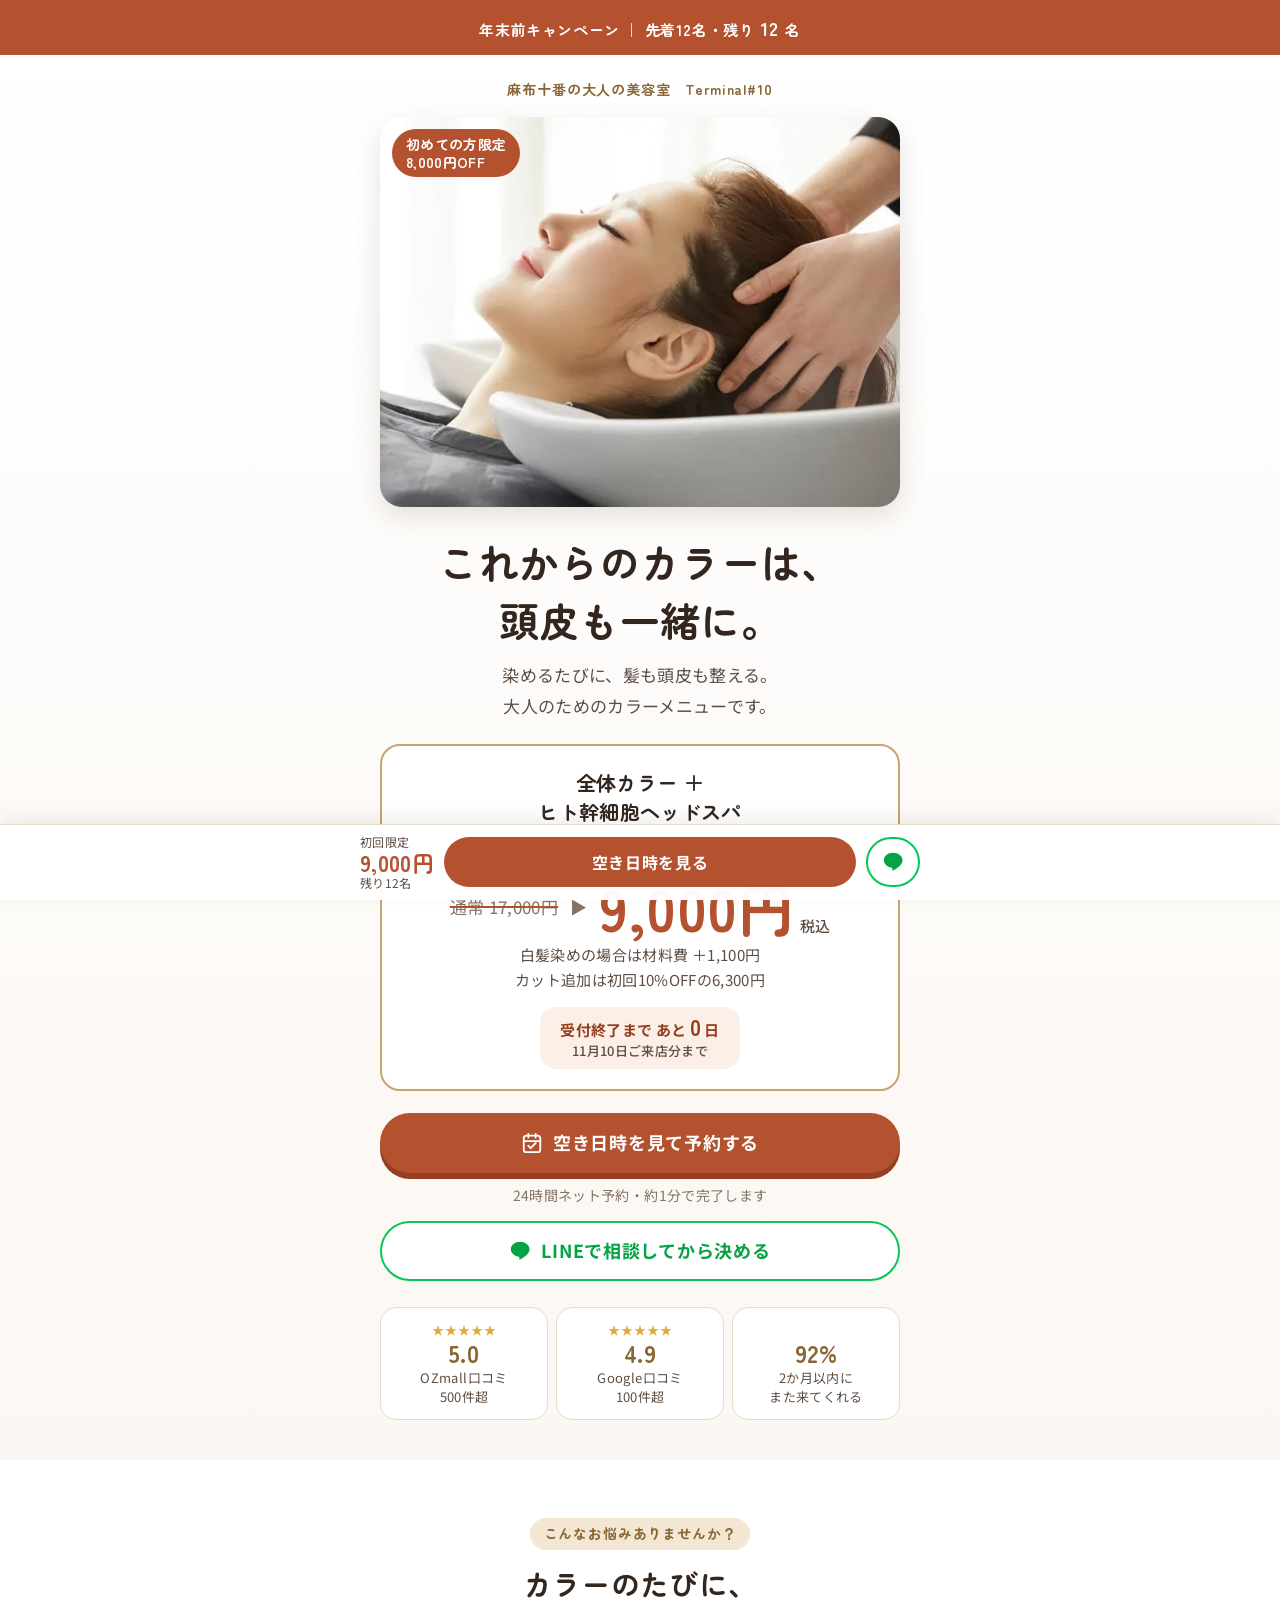
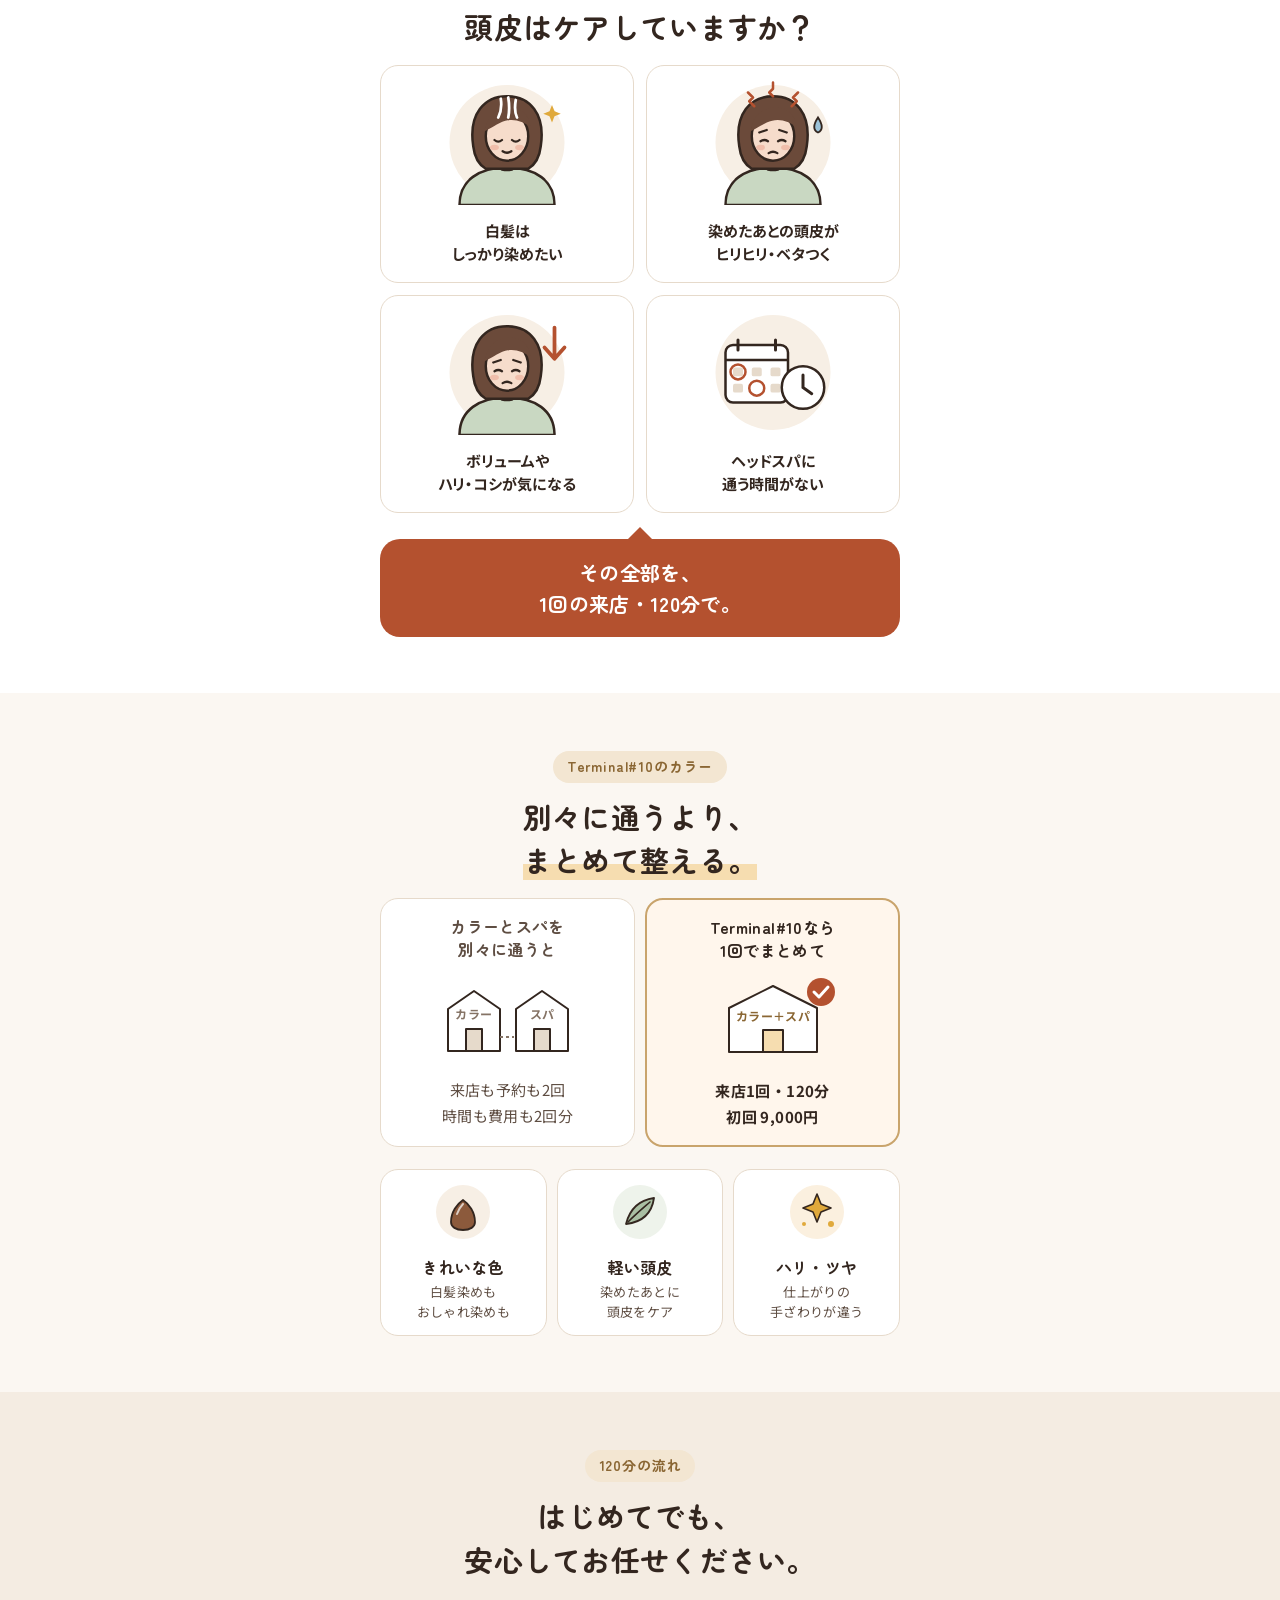
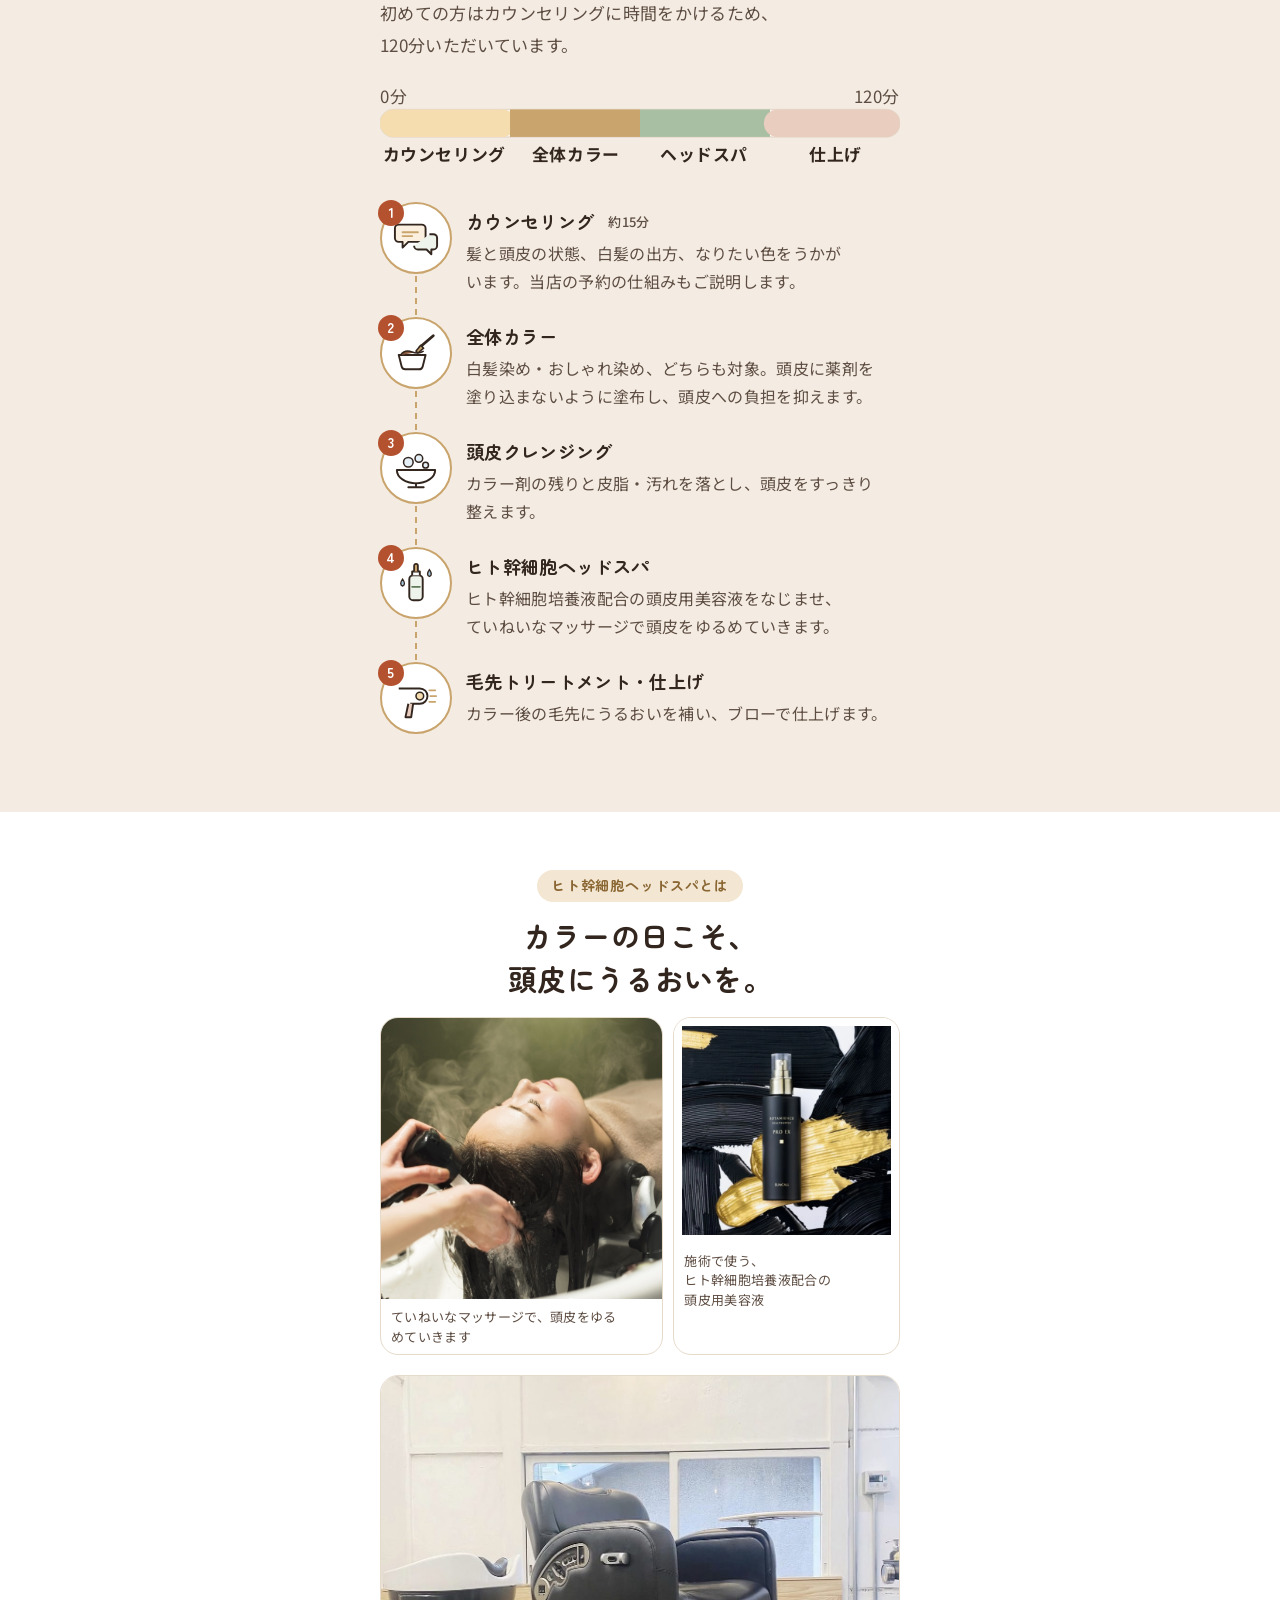
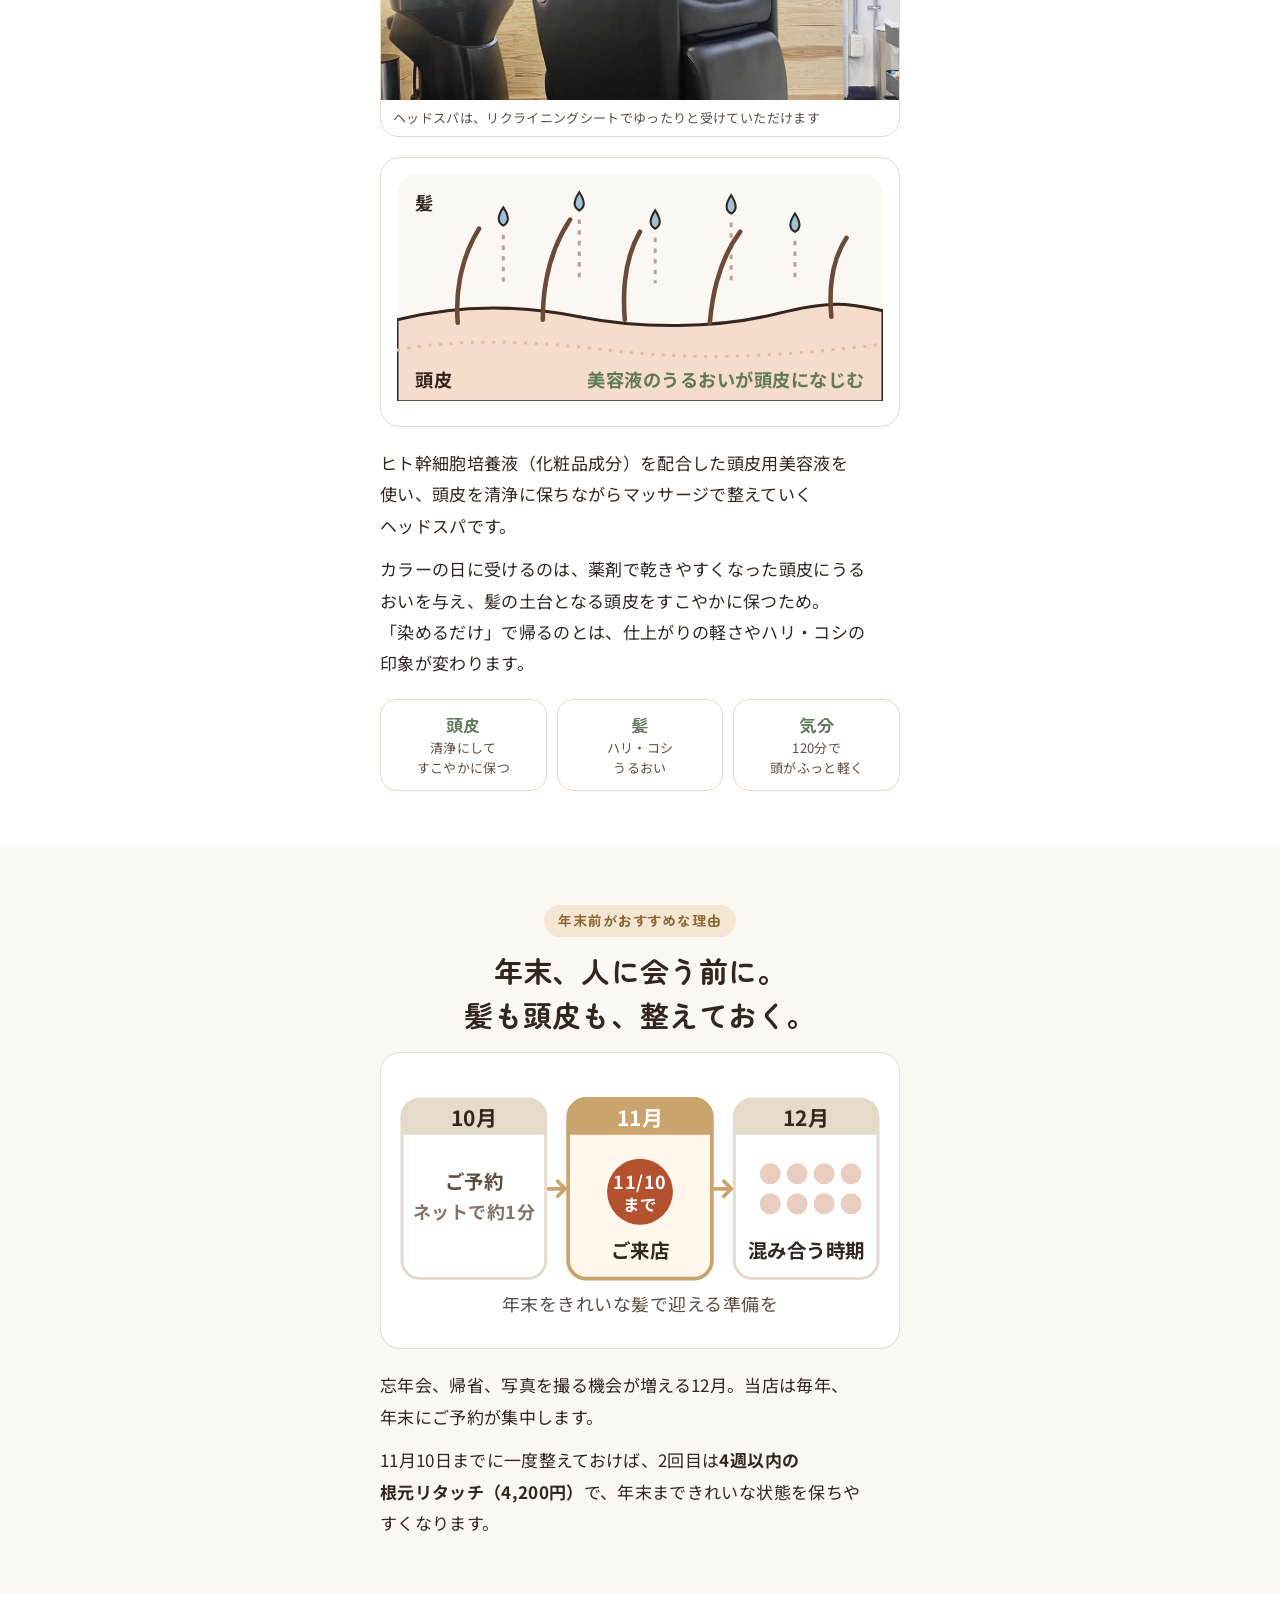
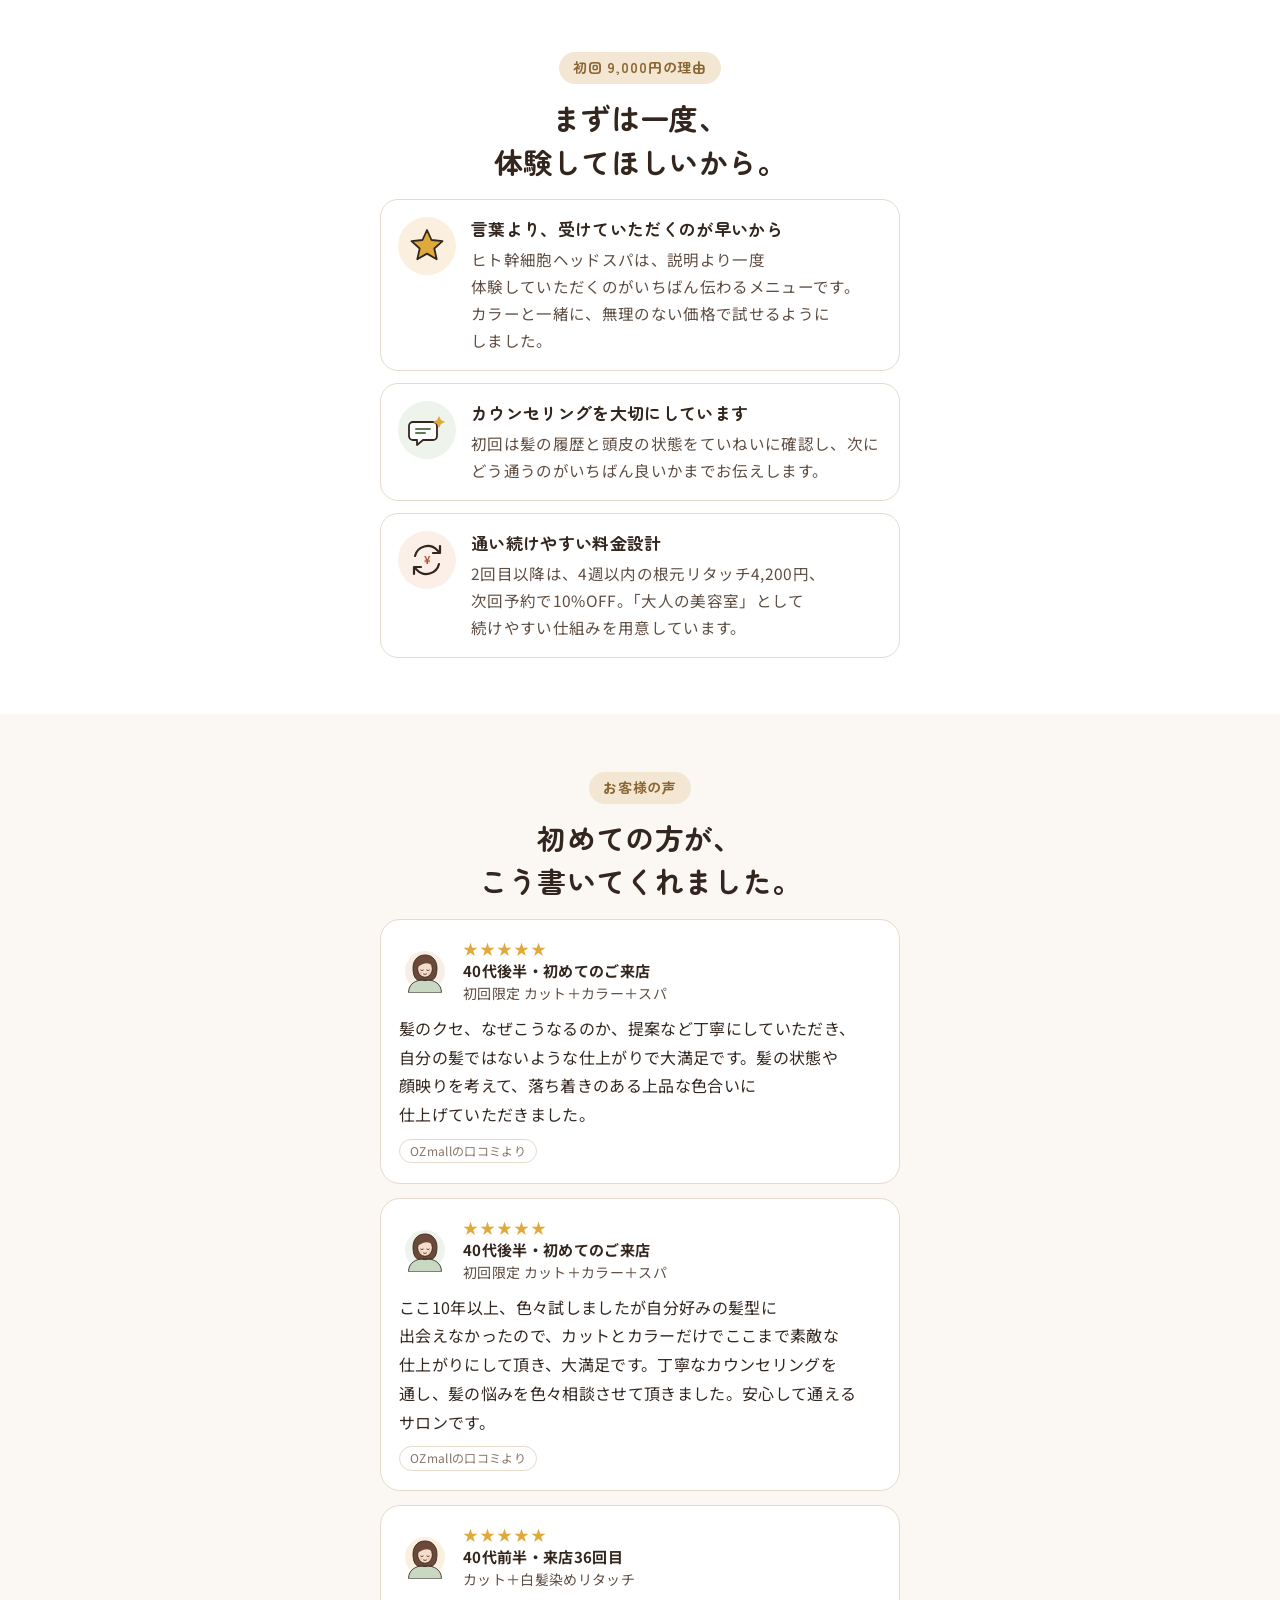
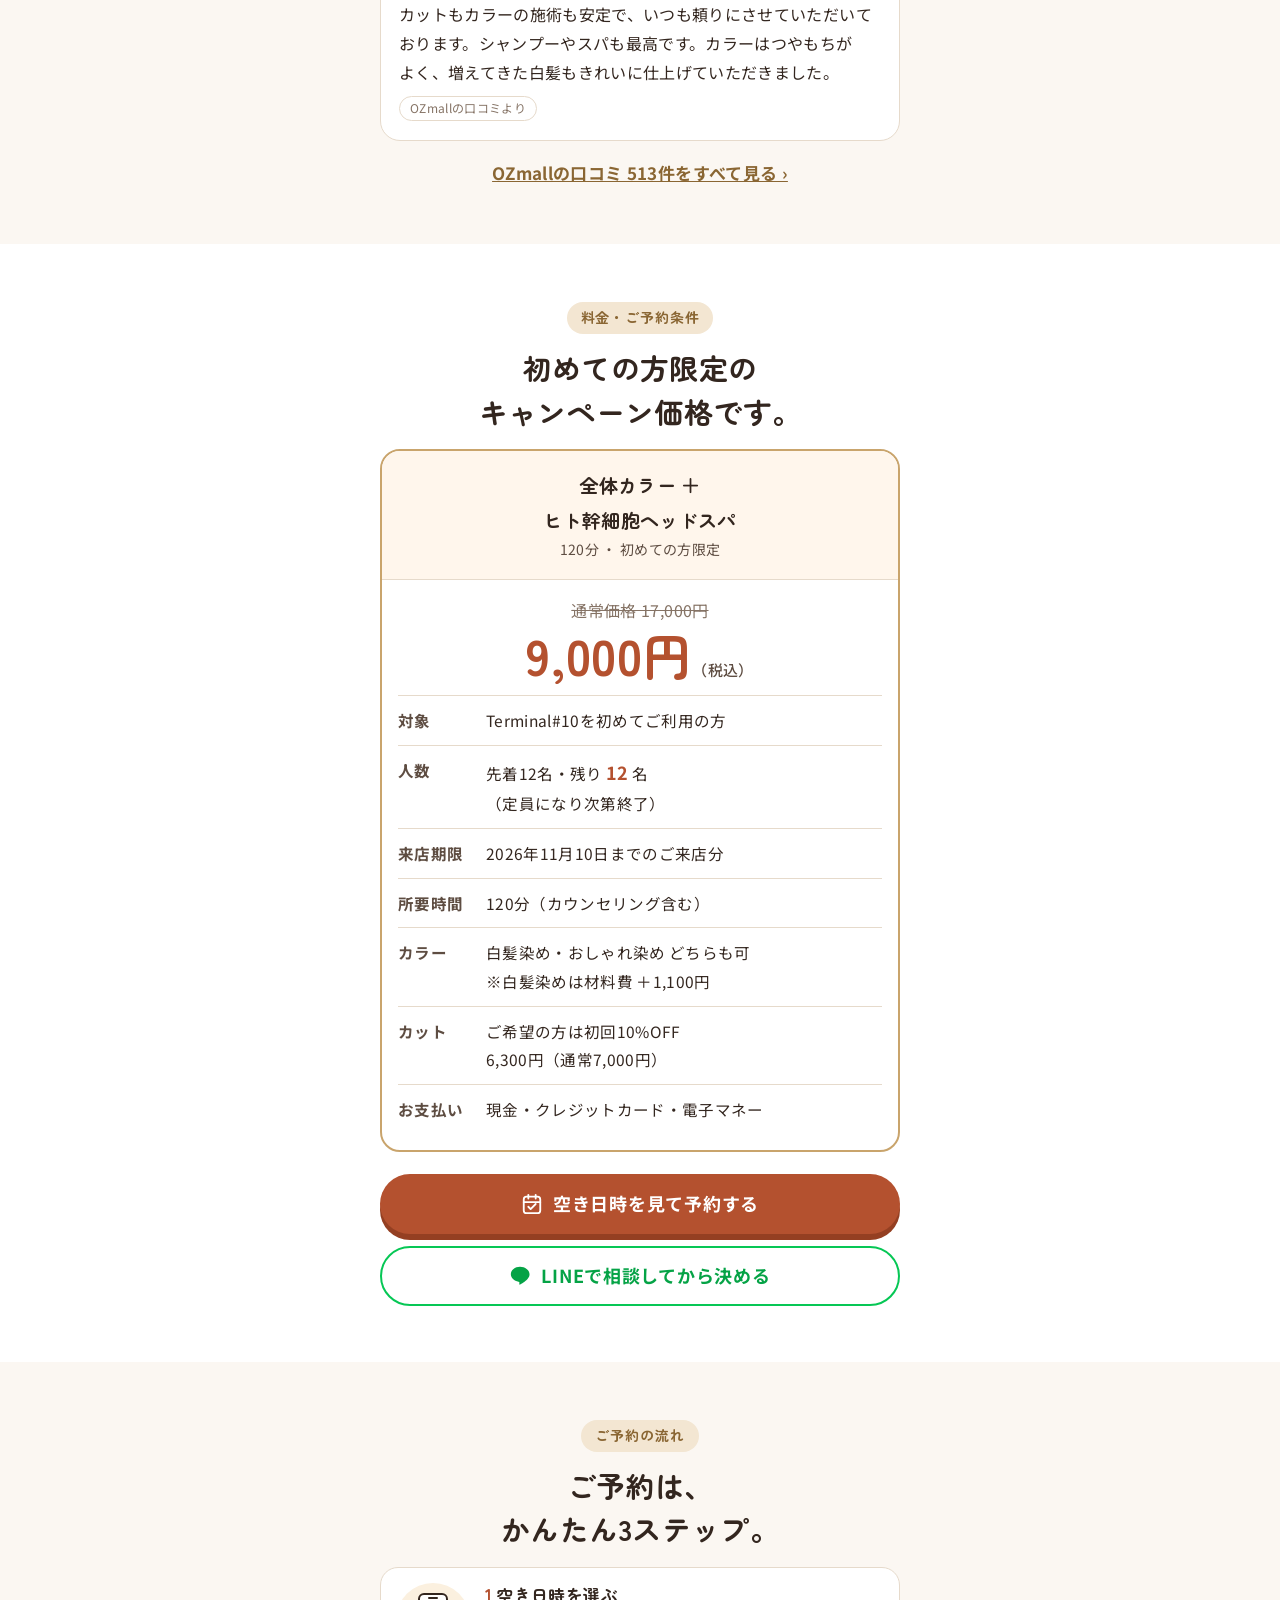
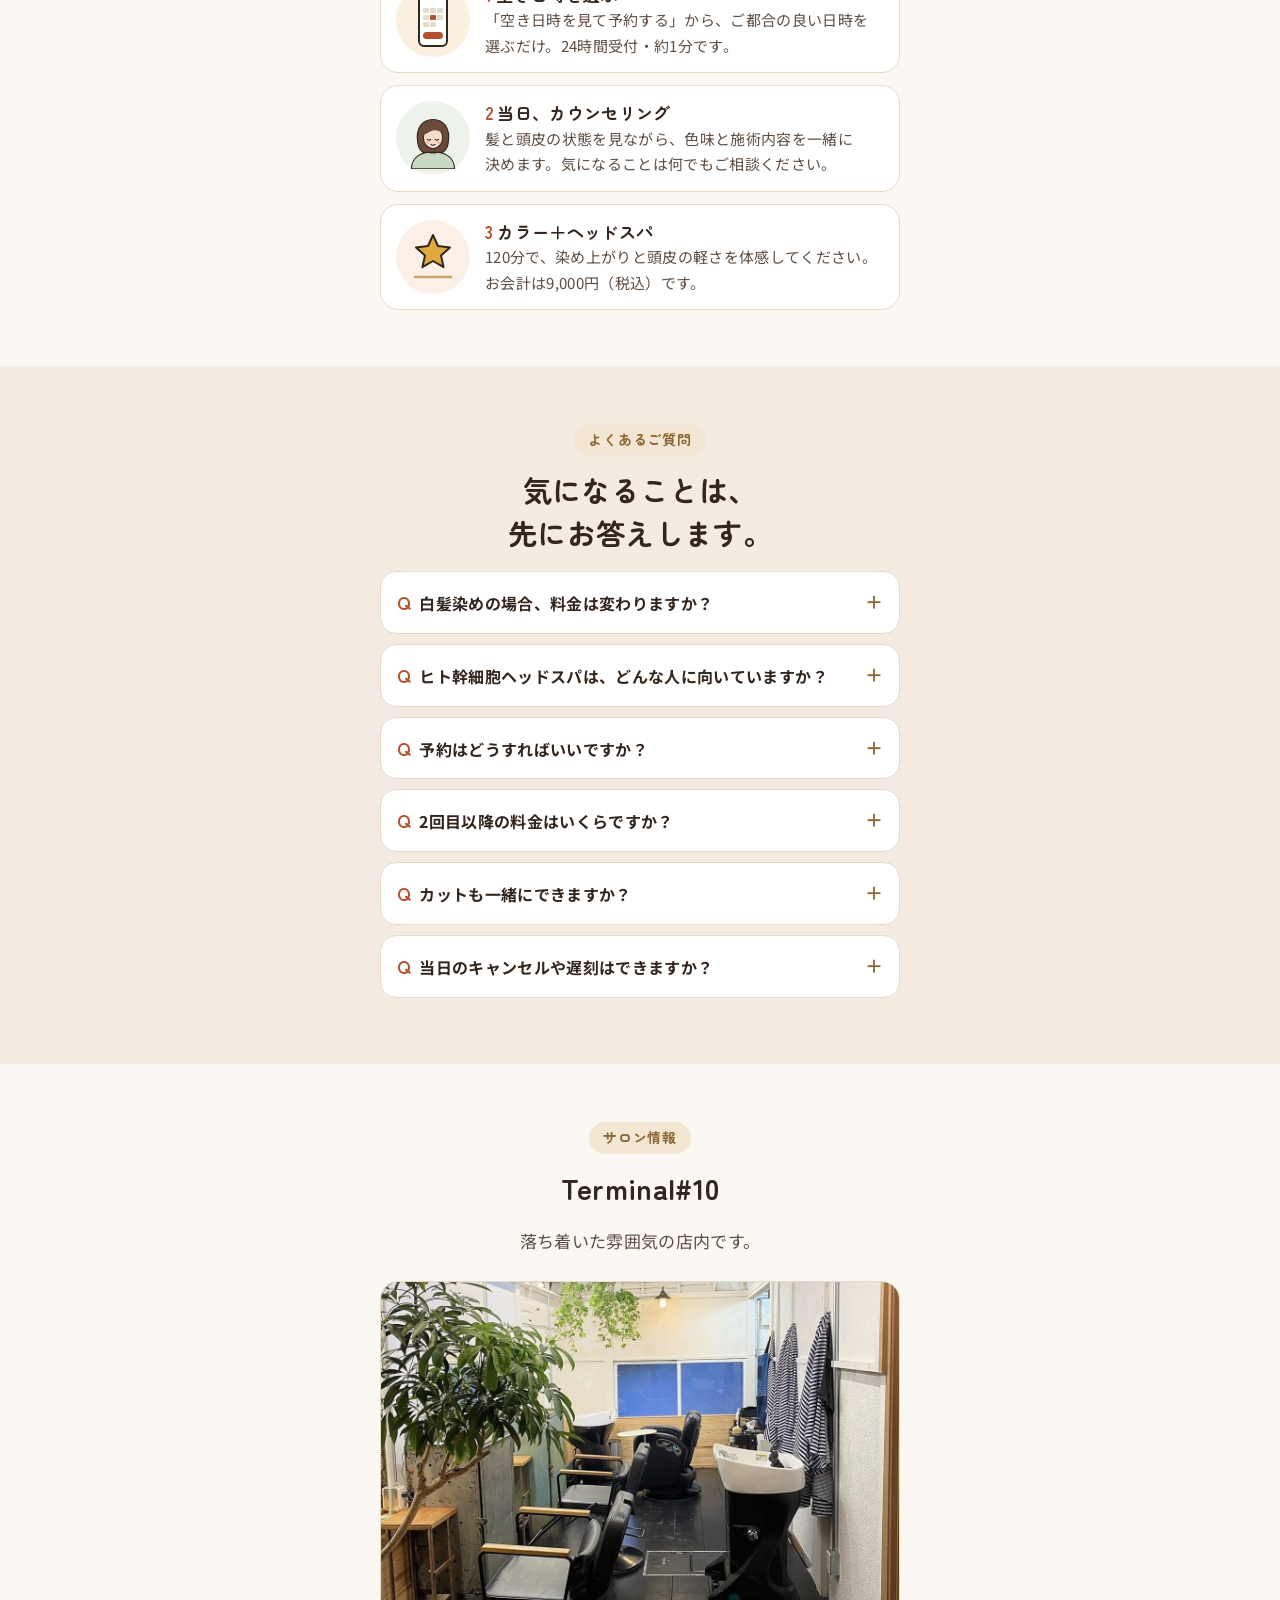
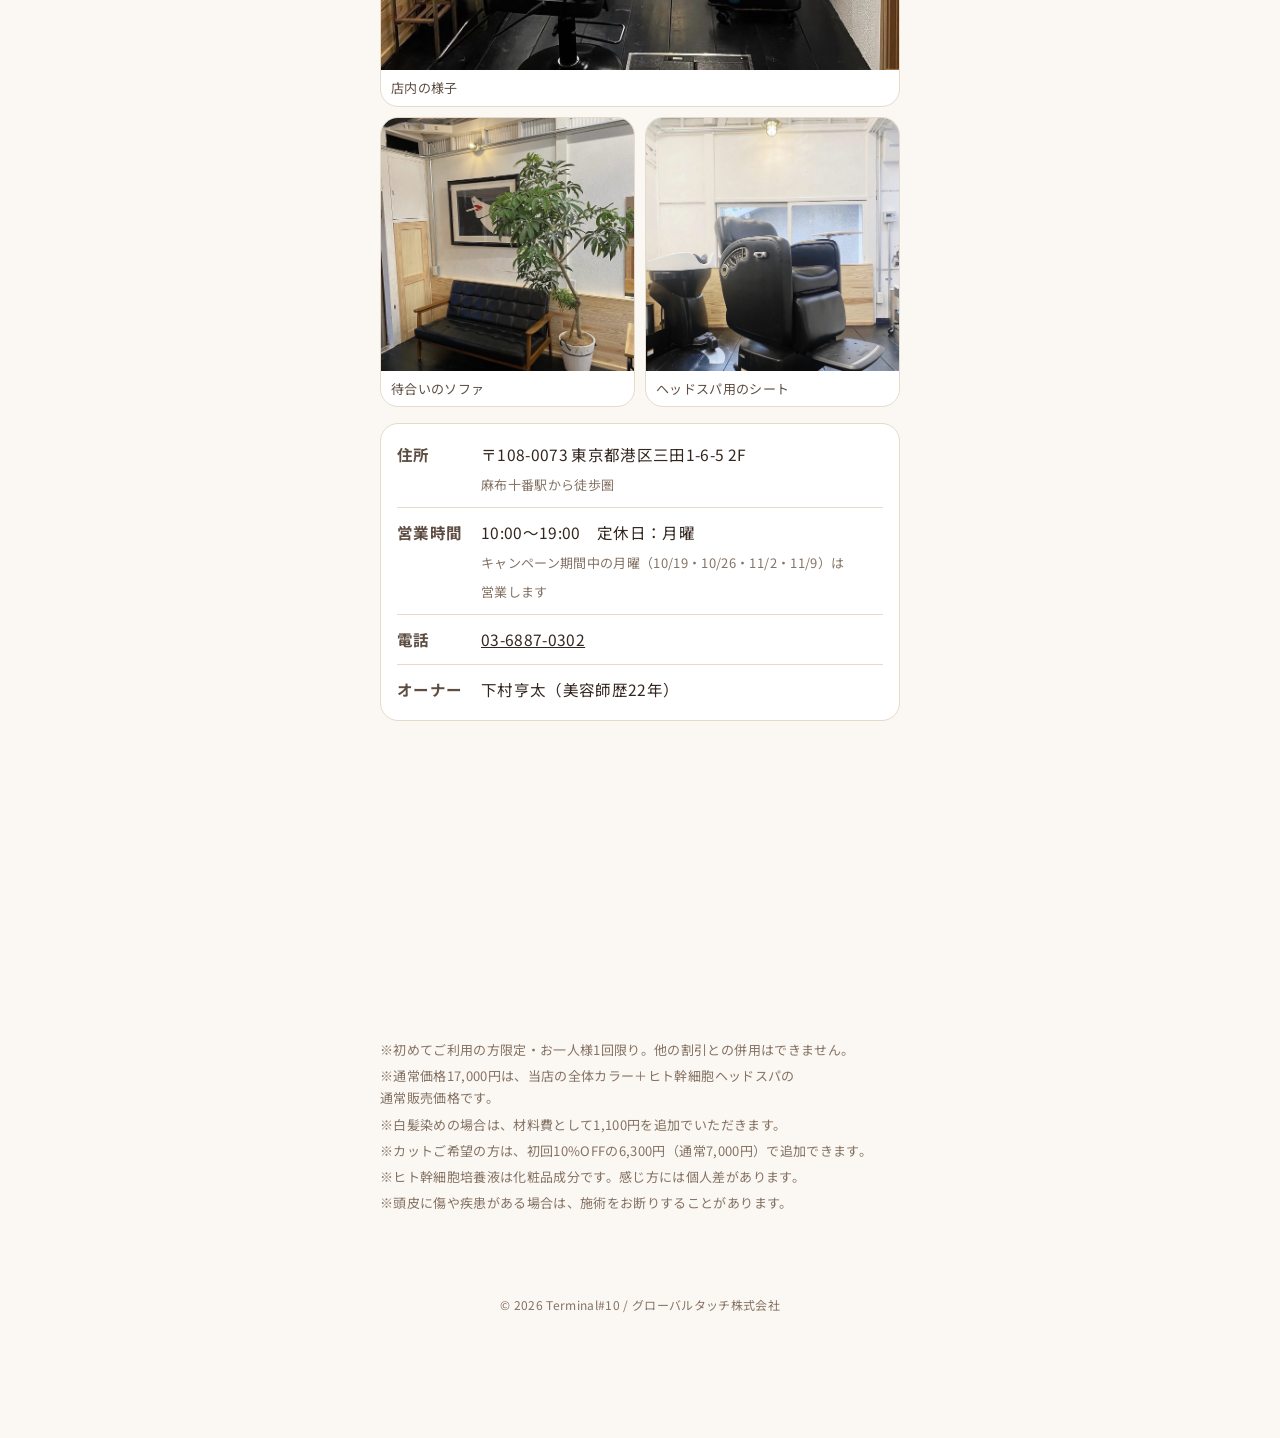
==== commit 20829b17: "LP v22: gray-dye +1100, cut 6300, copy fixes" ====
--- a/index.html
+++ b/index.html
@@ -254,7 +254,7 @@
         <span class="offer__arrow" aria-hidden="true">▶</span>
         <span class="offer__now">9,000円<small>税込</small></span>
       </div>
-      <div class="offer__note">白髪染め・おしゃれ染め<br>どちらも同じ料金です</div>
+      <div class="offer__note">白髪染めの場合は材料費 ＋1,100円<br>カット追加は初回10%OFFの6,300円</div>
       <div class="deadline">受付終了まで あと <b class="js-days">30</b> 日<small>11月10日ご来店分まで</small></div>
     </div>
 
@@ -417,7 +417,7 @@
     <div class="center"><span class="eyebrow">ヒト幹細胞ヘッドスパとは</span></div>
     <h2 class="ttl center">カラーの日こそ、<br>頭皮にうるおいを。</h2>
     <div class="photos">
-      <figure><img src="headspa-treatment.jpg" alt="ヘッドスパの施術風景" loading="lazy"><figcaption>温かいスチームとマッサージで、頭皮をゆるめていきます</figcaption></figure>
+      <figure><img src="headspa-treatment.jpg" alt="ヘッドスパの施術風景" loading="lazy"><figcaption>ていねいなマッサージで、頭皮をゆるめていきます</figcaption></figure>
       <figure><img src="botanience-pro-ex.webp" alt="施術で使う頭皮用美容液" loading="lazy"><figcaption>施術で使う、ヒト幹細胞培養液配合の頭皮用美容液</figcaption></figure>
     </div>
     <figure class="wide"><img src="salon-spa-seat.jpg" alt="Terminal#10のヘッドスパ用リクライニングシート" loading="lazy"><figcaption>ヘッドスパは、リクライニングシートでゆったりと受けていただけます</figcaption></figure>
@@ -539,7 +539,8 @@
         <dt>人数</dt><dd>先着12名・残り <b class="js-left">12</b> 名<br>（定員になり次第終了）</dd>
         <dt>来店期限</dt><dd>2026年11月10日までのご来店分</dd>
         <dt>所要時間</dt><dd>120分（カウンセリング含む）</dd>
-        <dt>カラー</dt><dd>白髪染め・おしゃれ染め どちらも可</dd>
+        <dt>カラー</dt><dd>白髪染め・おしゃれ染め どちらも可<br>※白髪染めは材料費 ＋1,100円</dd>
+        <dt>カット</dt><dd>ご希望の方は初回10%OFF<br>6,300円（通常7,000円）</dd>
         <dt>お支払い</dt><dd>現金・クレジットカード・電子マネー</dd>
       </dl>
     </div>
@@ -575,11 +576,11 @@
   <div class="wrap">
     <div class="center"><span class="eyebrow">よくあるご質問</span></div>
     <h2 class="ttl center">気になることは、<br>先にお答えします。</h2>
-    <details><summary>白髪染めでも9,000円ですか？</summary><p>はい。白髪染め・おしゃれ染めのどちらも同じ料金です。</p></details>
+    <details><summary>白髪染めの場合、料金は変わりますか？</summary><p>白髪染めの場合は、材料費として1,100円を追加でいただきます（合計10,100円）。おしゃれ染めは9,000円です。</p></details>
     <details><summary>ヒト幹細胞ヘッドスパは、どんな人に向いていますか？</summary><p>白髪や髪のハリ・コシ、頭皮のベタつき・乾燥が気になる方に選ばれています。頭皮にトラブルがある場合は、当日のカウンセリングで施術内容を調整します。</p></details>
     <details><summary>予約はどうすればいいですか？</summary><p>「空き日時を見て予約する」から24時間ネット予約できます。相談してから決めたい方はLINEからどうぞ。</p></details>
     <details><summary>2回目以降の料金はいくらですか？</summary><p>全体カラー＋ヒト幹細胞ヘッドスパは通常17,000円です。4週以内の根元リタッチは4,200円、次回予約をお取りいただくと10%OFFになります。初回のカウンセリングで、ご予算に合う通い方をご提案します。</p></details>
-    <details><summary>カットも一緒にできますか？</summary><p>はい。カット（7,000円）を追加できます。所要時間が変わるため、ご予約後にLINEでひと言お知らせください。</p></details>
+    <details><summary>カットも一緒にできますか？</summary><p>はい。初めての方は、カット（通常7,000円）を10%OFFの6,300円で追加できます。所要時間が変わるため、ご予約後にLINEでひと言お知らせください。</p></details>
     <details><summary>当日のキャンセルや遅刻はできますか？</summary><p>時間予約制のため、遅刻の場合は施術内容を短縮させていただくことがあります。変更はできるだけ前日までにご連絡ください。</p></details>
   </div>
 </section>
@@ -588,7 +589,7 @@
   <div class="wrap">
     <div class="center"><span class="eyebrow">サロン情報</span></div>
     <h2 class="ttl center">Terminal#10</h2>
-    <p class="lead center">白と木目、グリーンに囲まれた、<br>落ち着いた雰囲気の店内です。</p>
+    <p class="lead center">落ち着いた雰囲気の店内です。</p>
     <div class="gallery">
       <figure><img src="salon-interior.jpg" alt="Terminal#10の店内。セット面とシャンプー台" loading="lazy"><figcaption>店内の様子</figcaption></figure>
       <figure><img src="salon-sofa.jpg" alt="待合いのソファ" loading="lazy"><figcaption>待合いのソファ</figcaption></figure>
@@ -609,6 +610,8 @@
     <ul class="notes">
       <li>※初めてご利用の方限定・お一人様1回限り。他の割引との併用はできません。</li>
       <li>※通常価格17,000円は、当店の全体カラー＋ヒト幹細胞ヘッドスパの通常販売価格です。</li>
+      <li>※白髪染めの場合は、材料費として1,100円を追加でいただきます。</li>
+      <li>※カットご希望の方は、初回10%OFFの6,300円（通常7,000円）で追加できます。</li>
       <li>※ヒト幹細胞培養液は化粧品成分です。感じ方には個人差があります。</li>
       <li>※頭皮に傷や疾患がある場合は、施術をお断りすることがあります。</li>
     </ul>
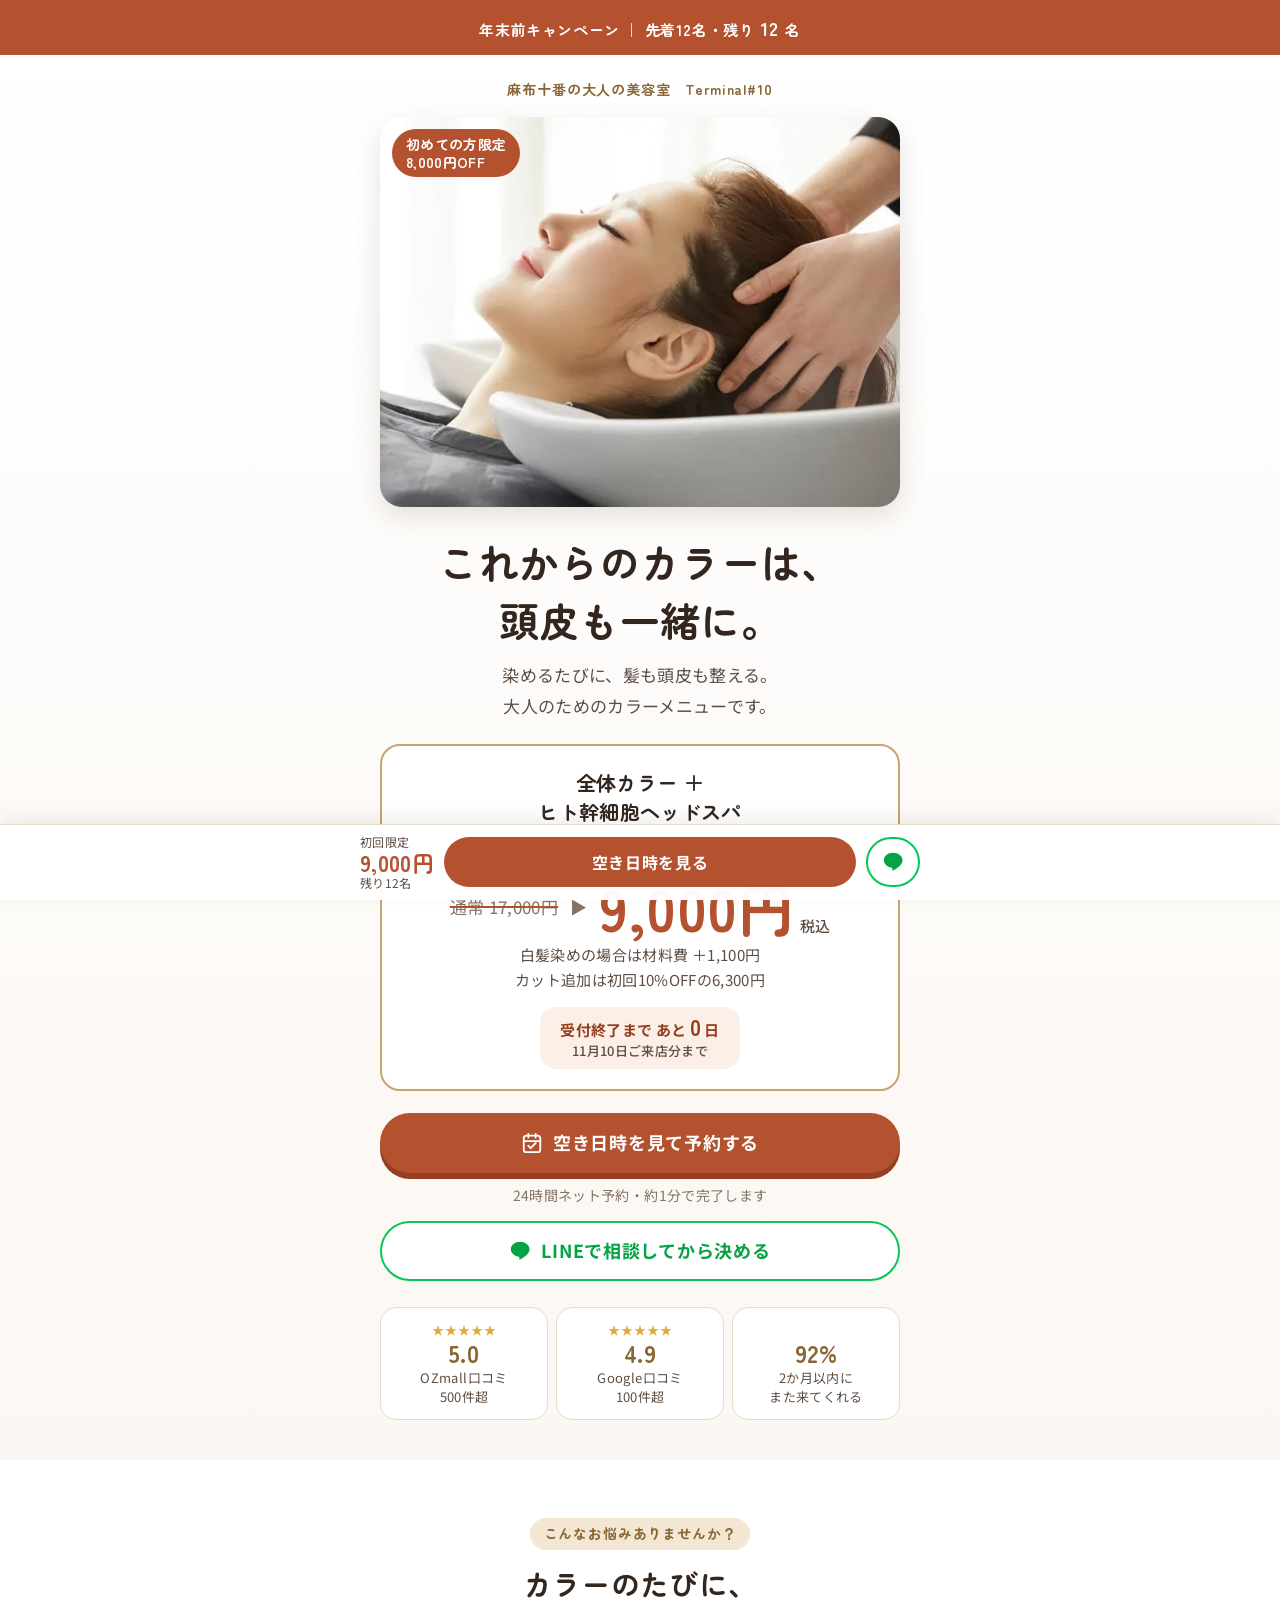
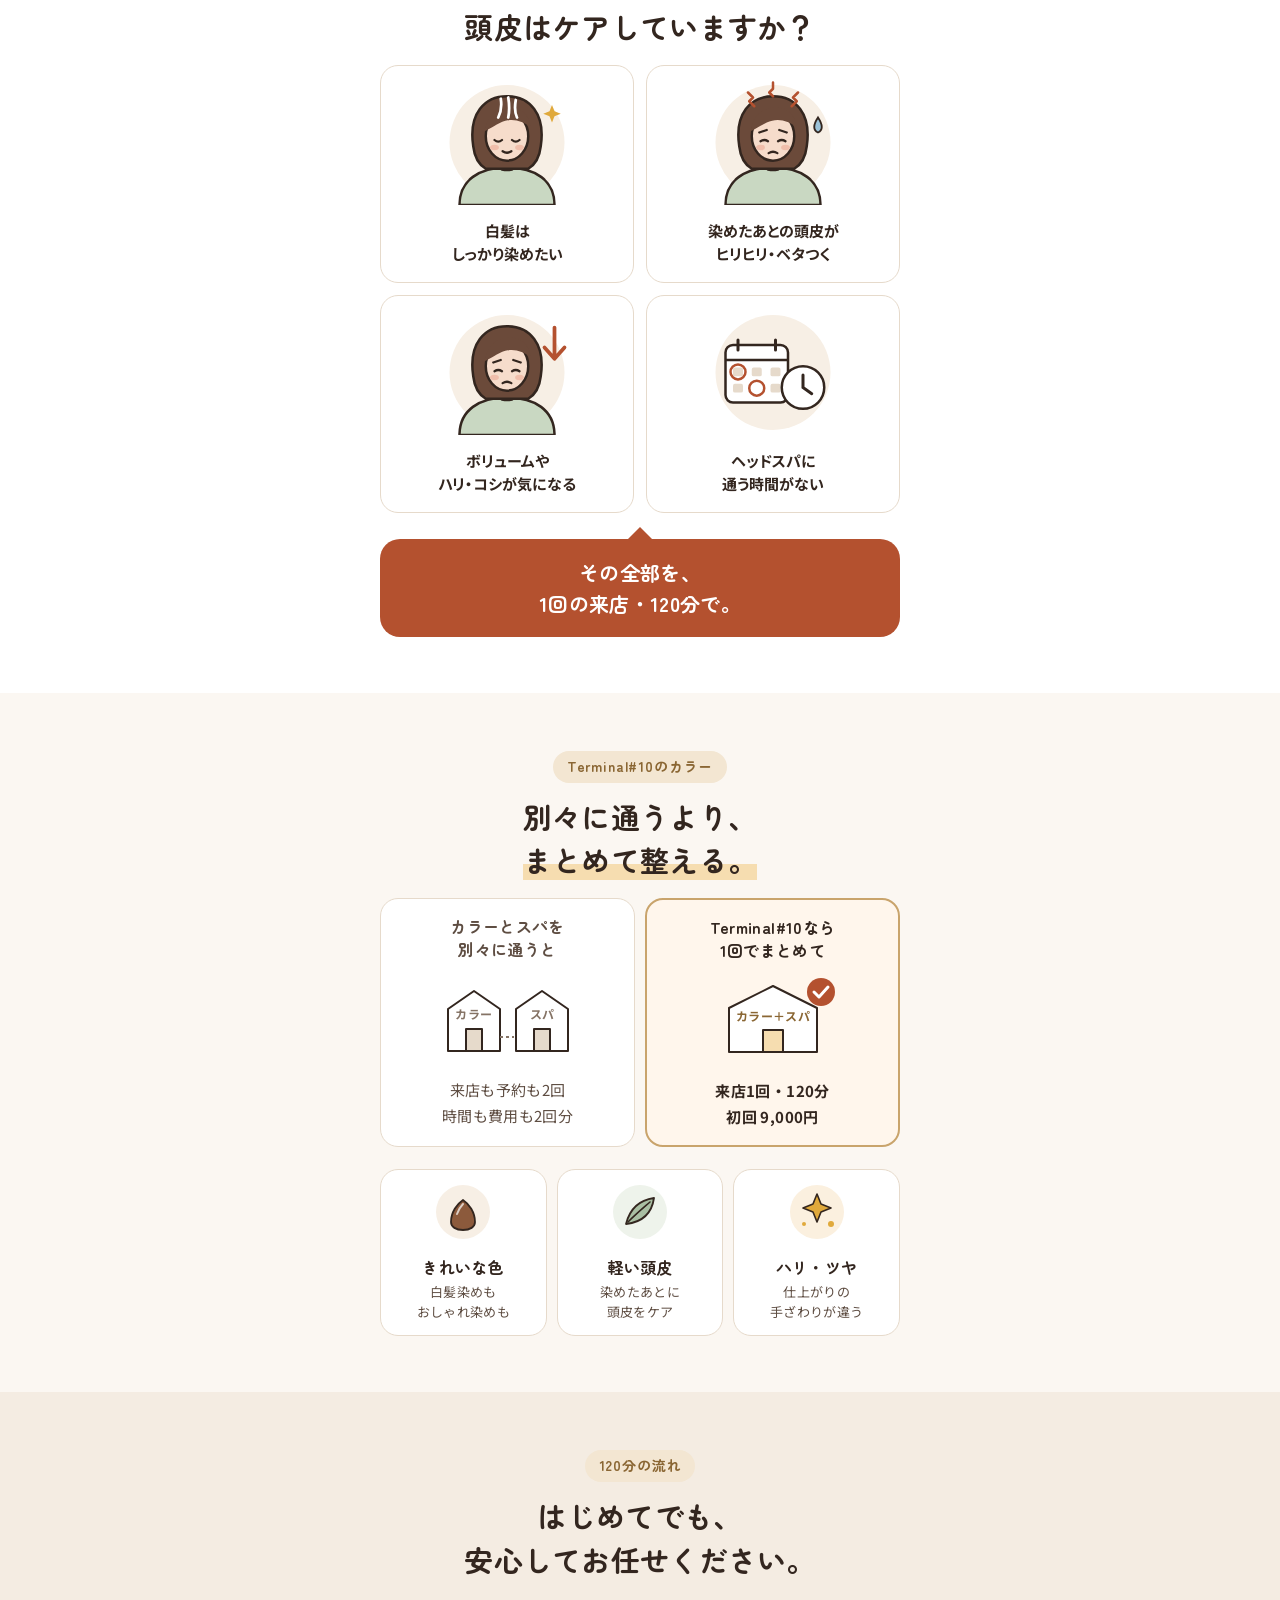
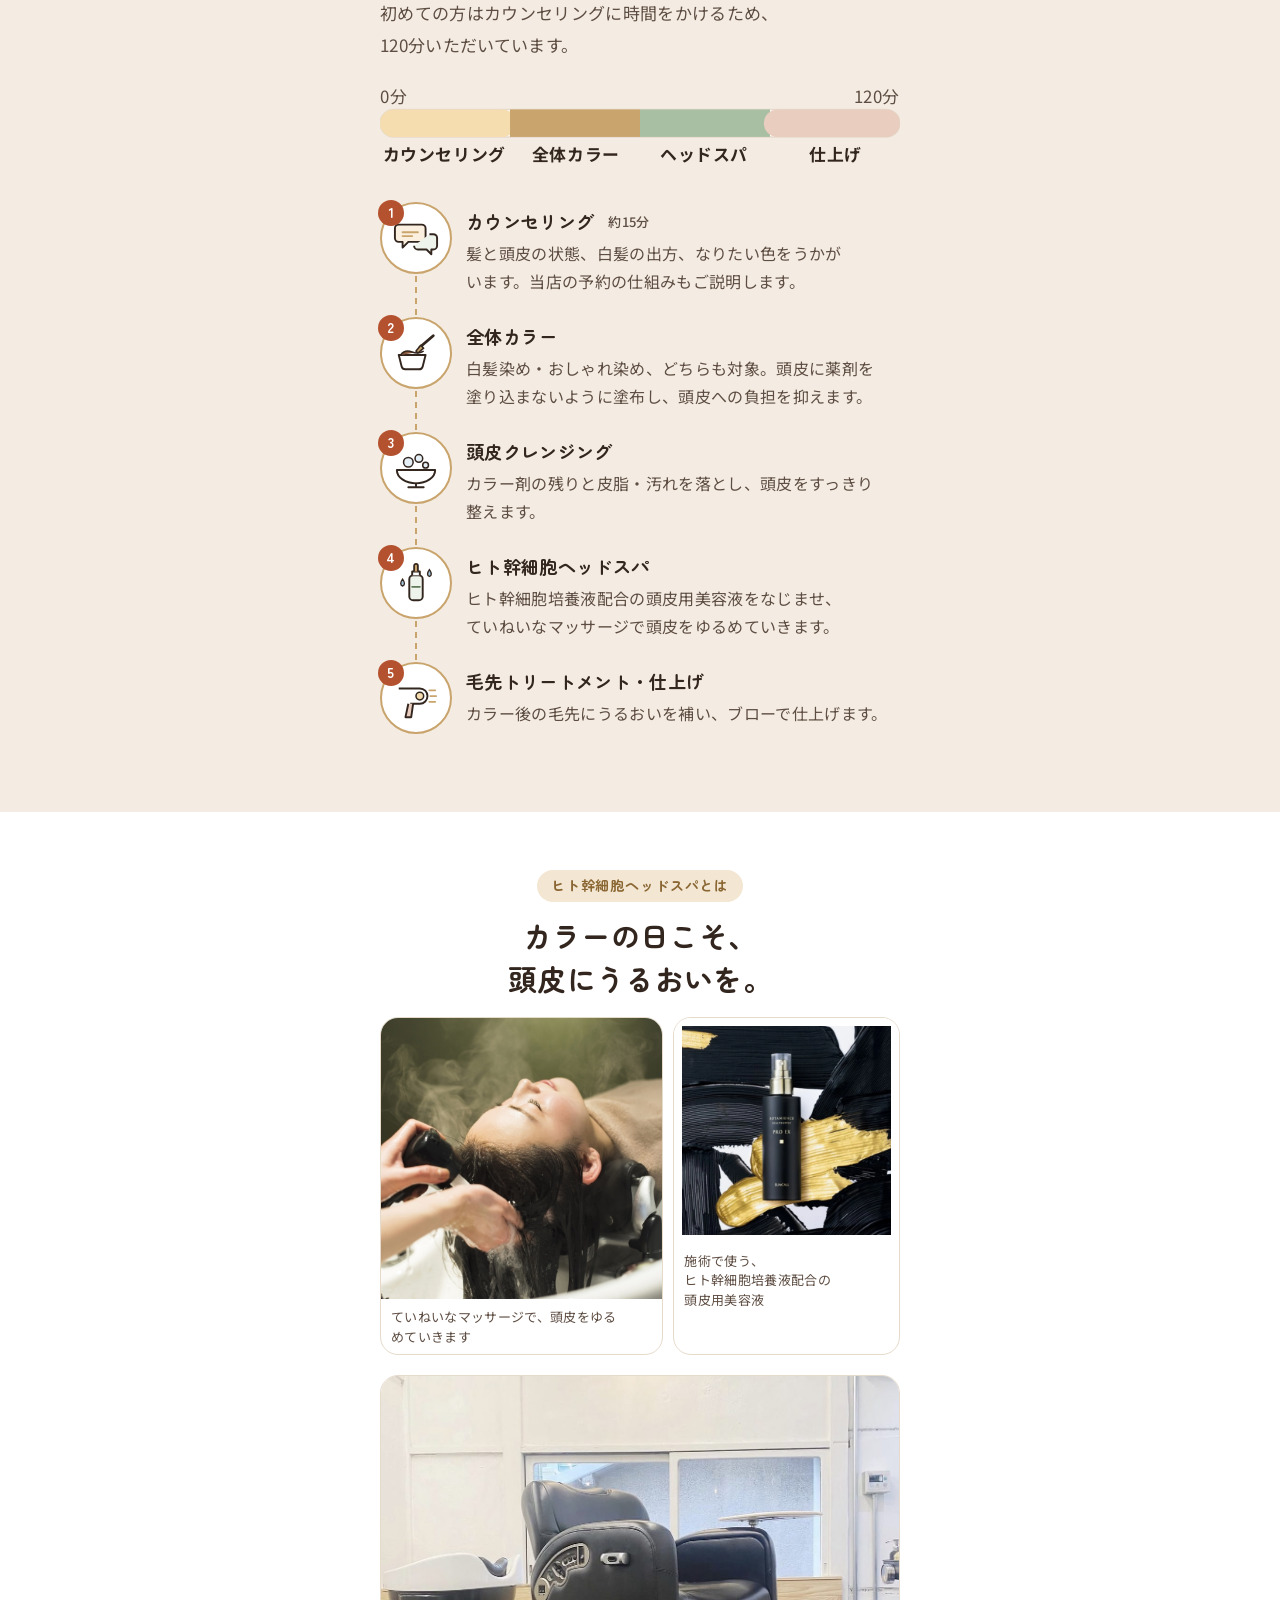
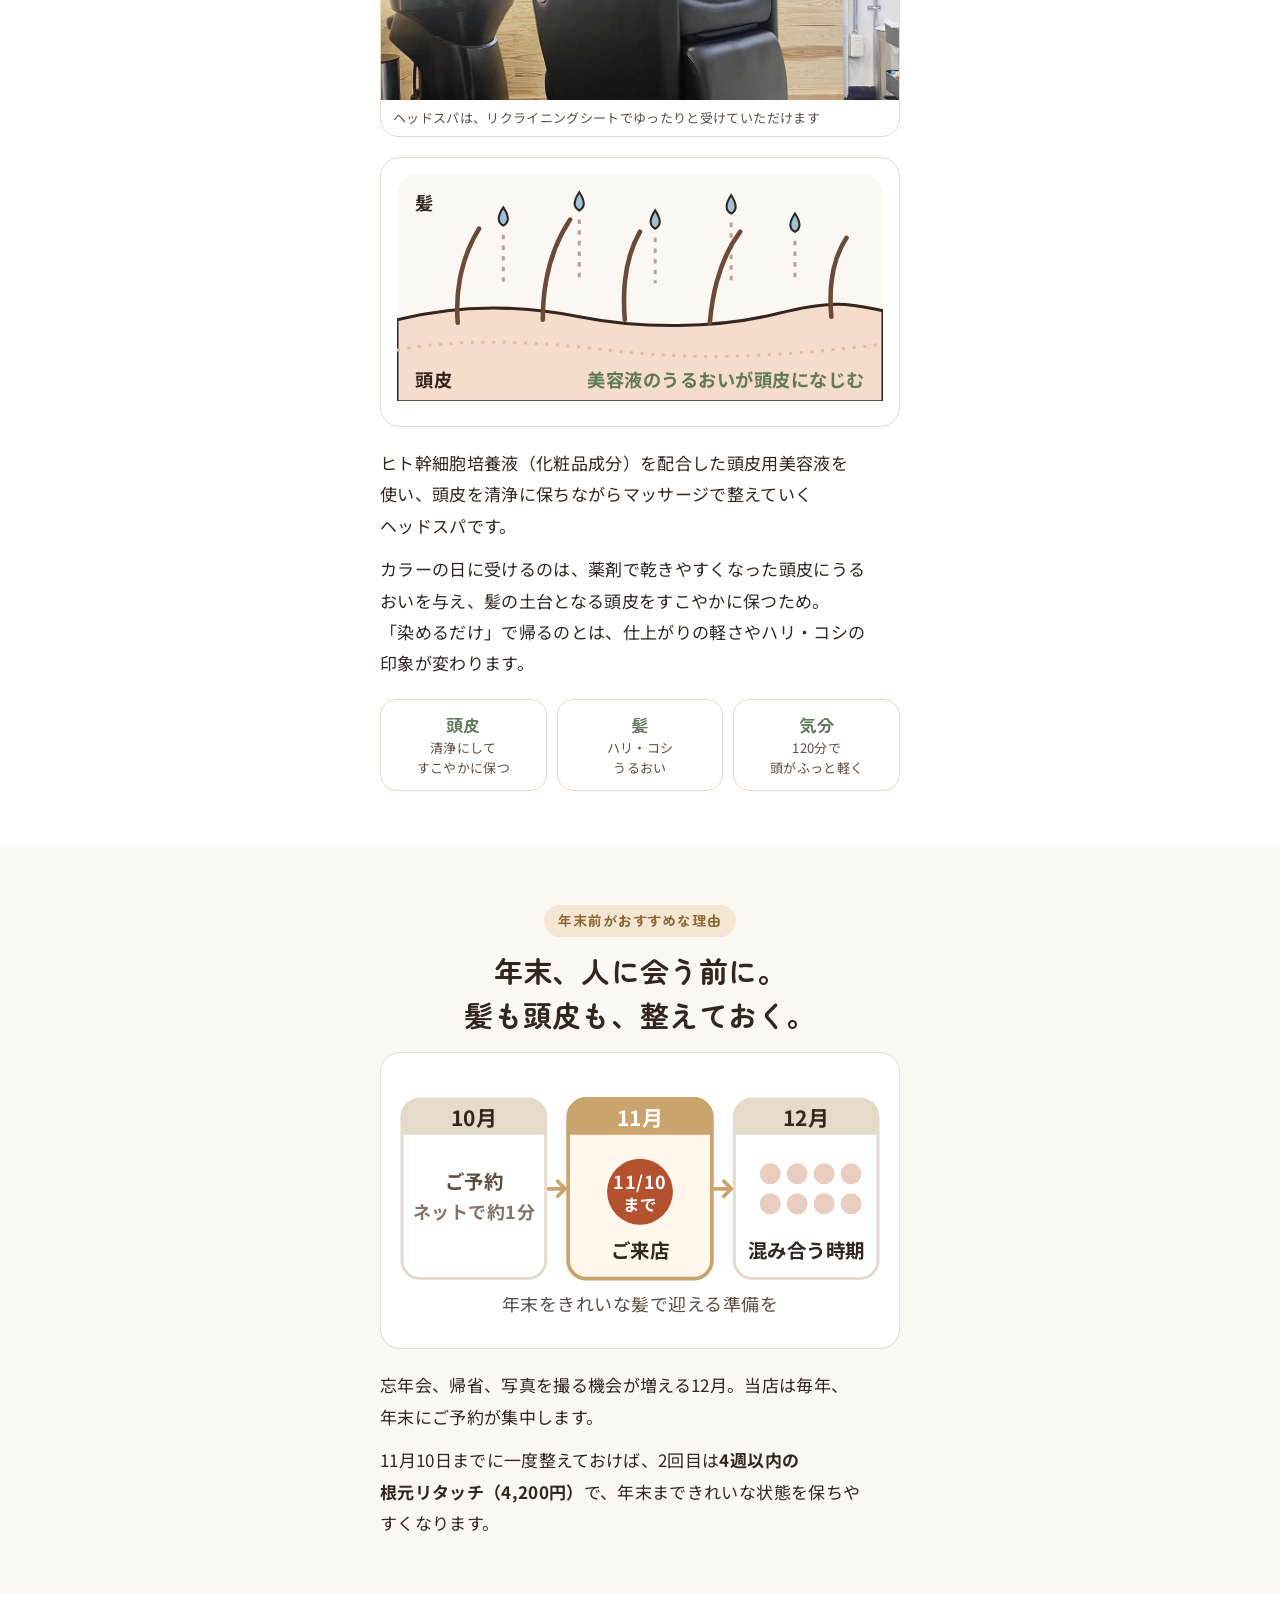
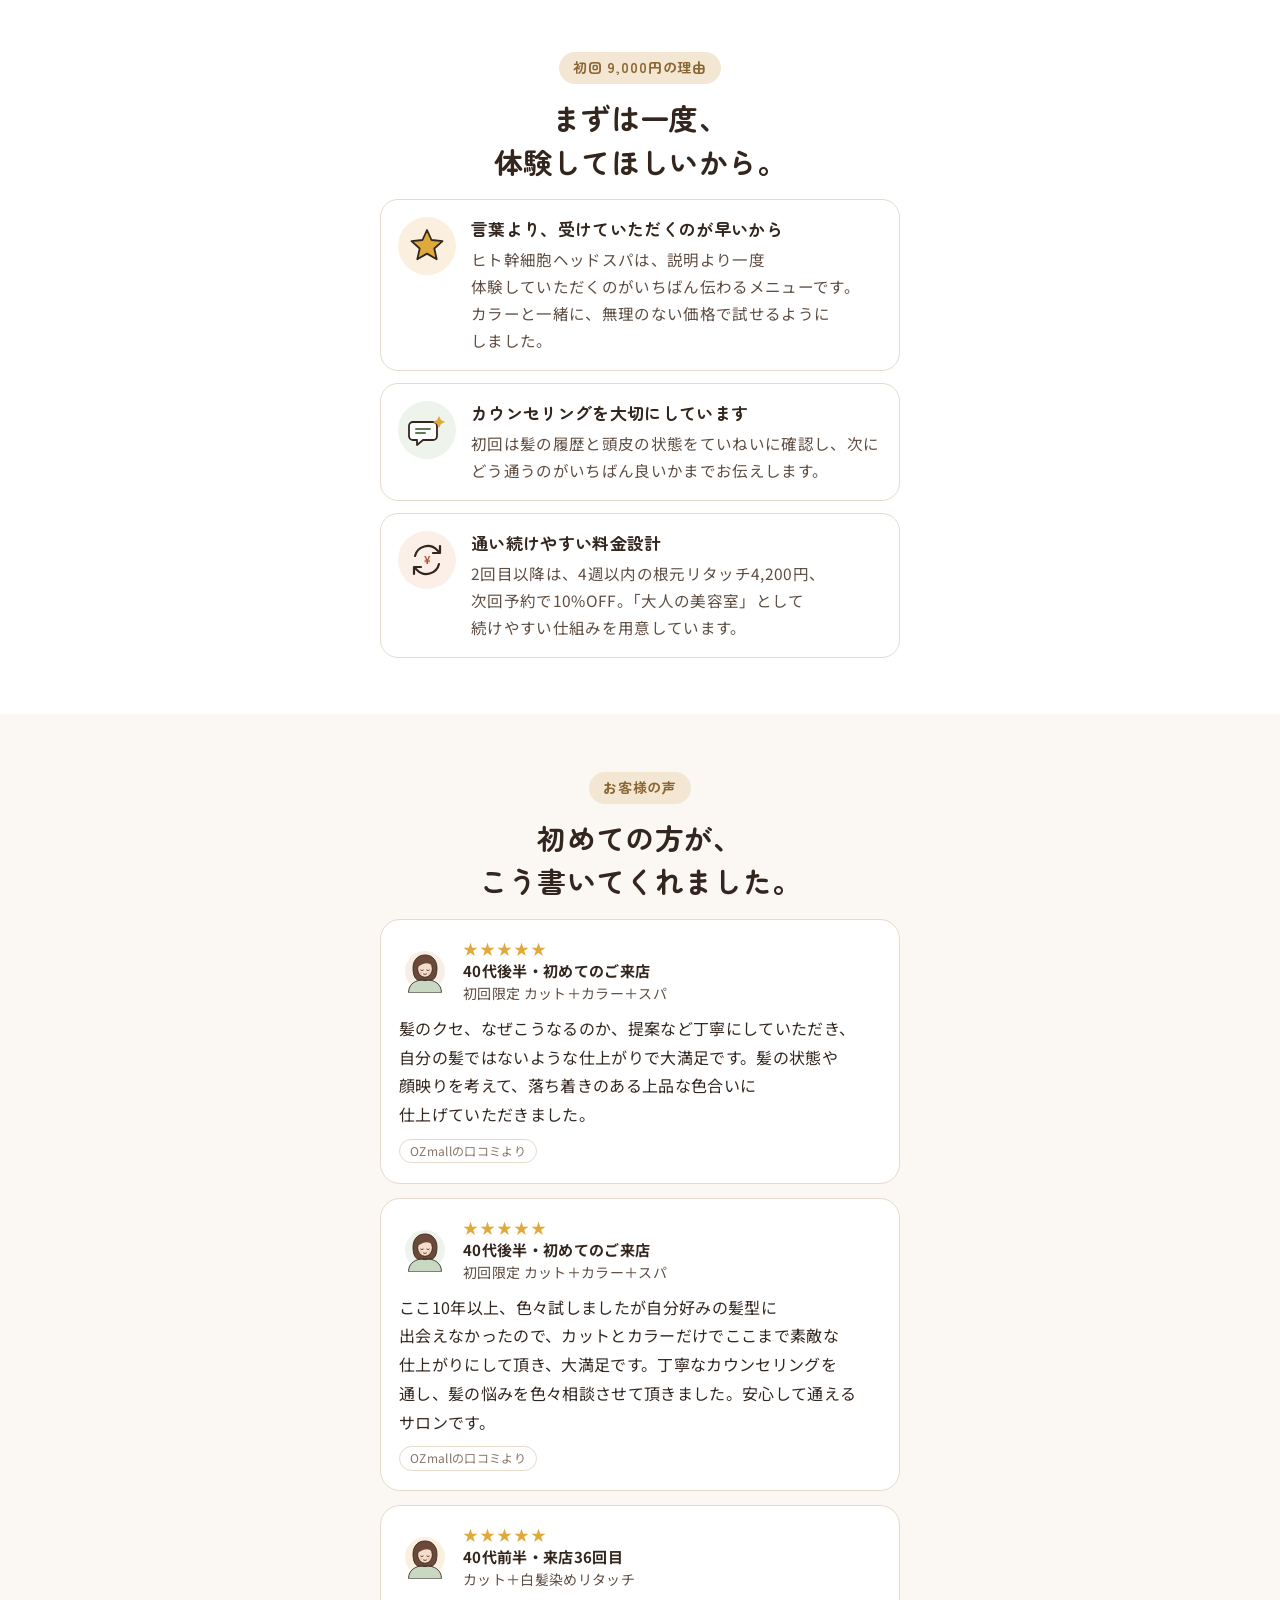
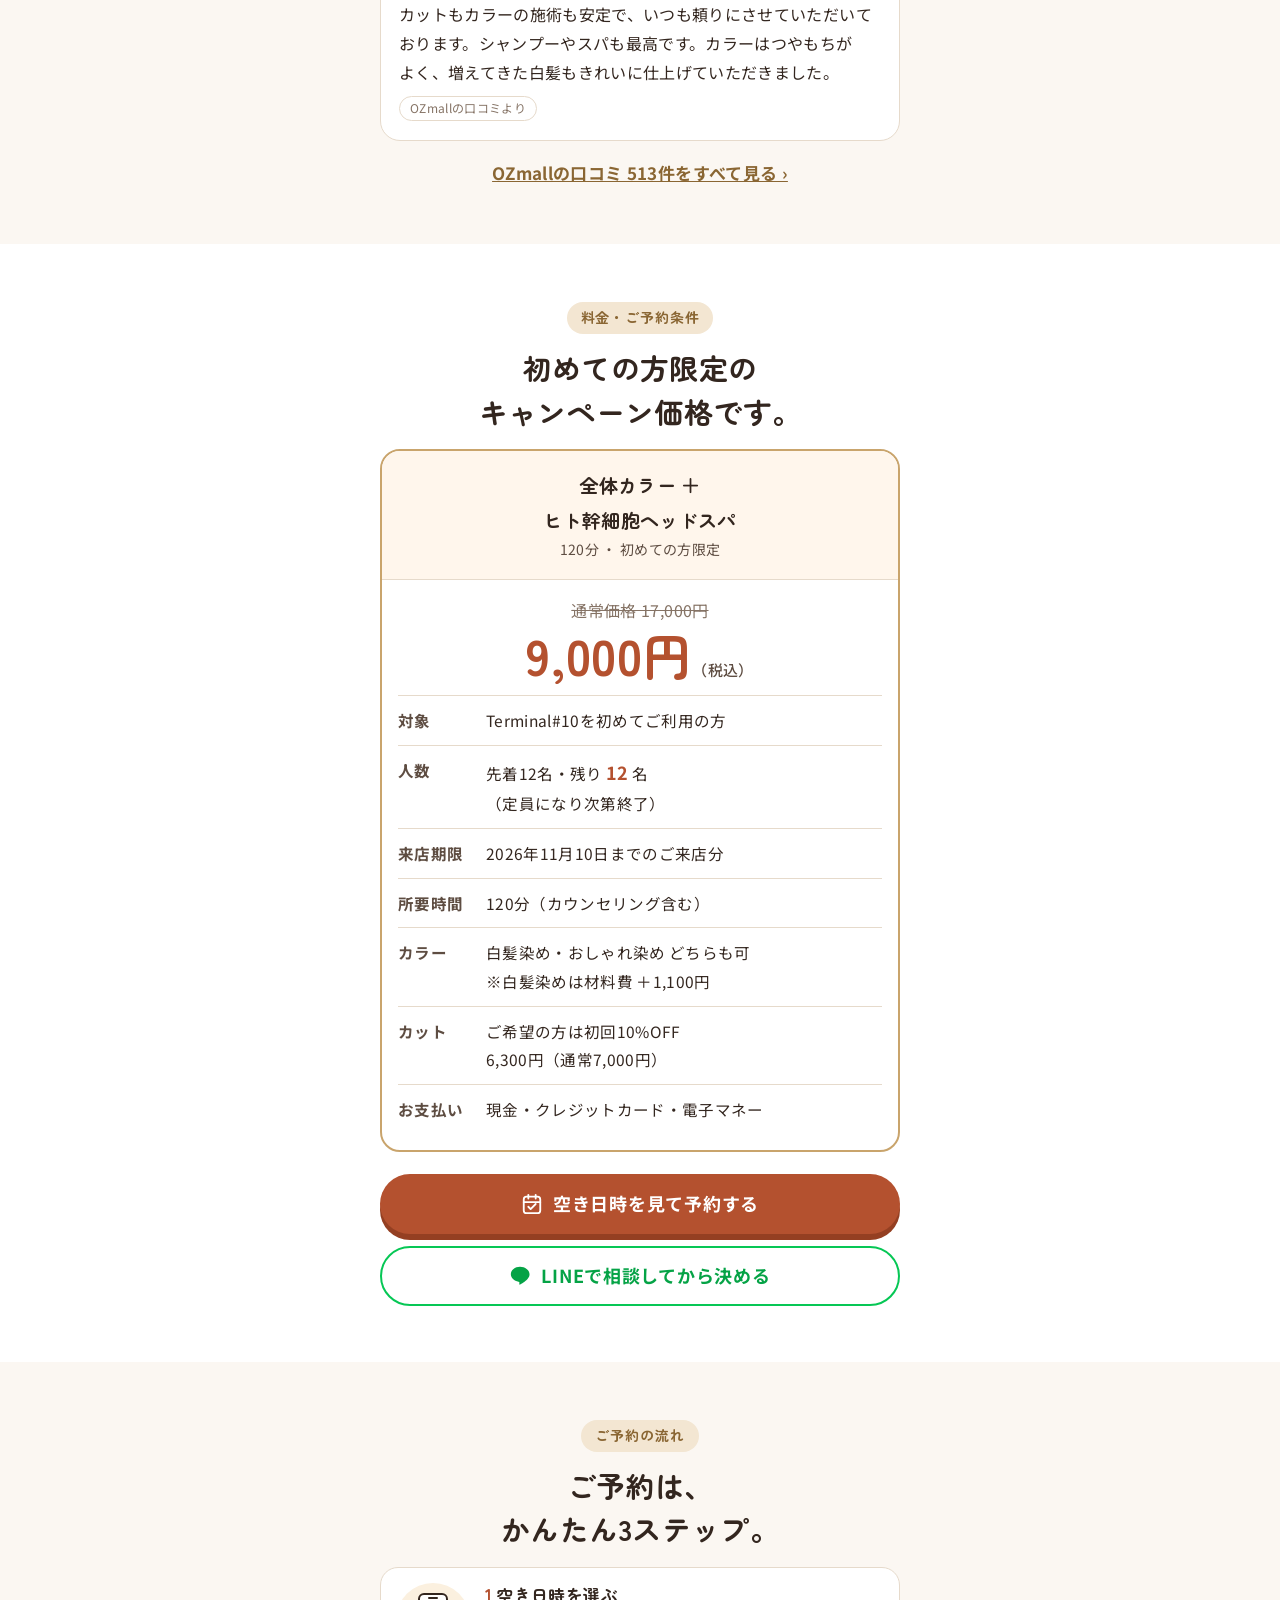
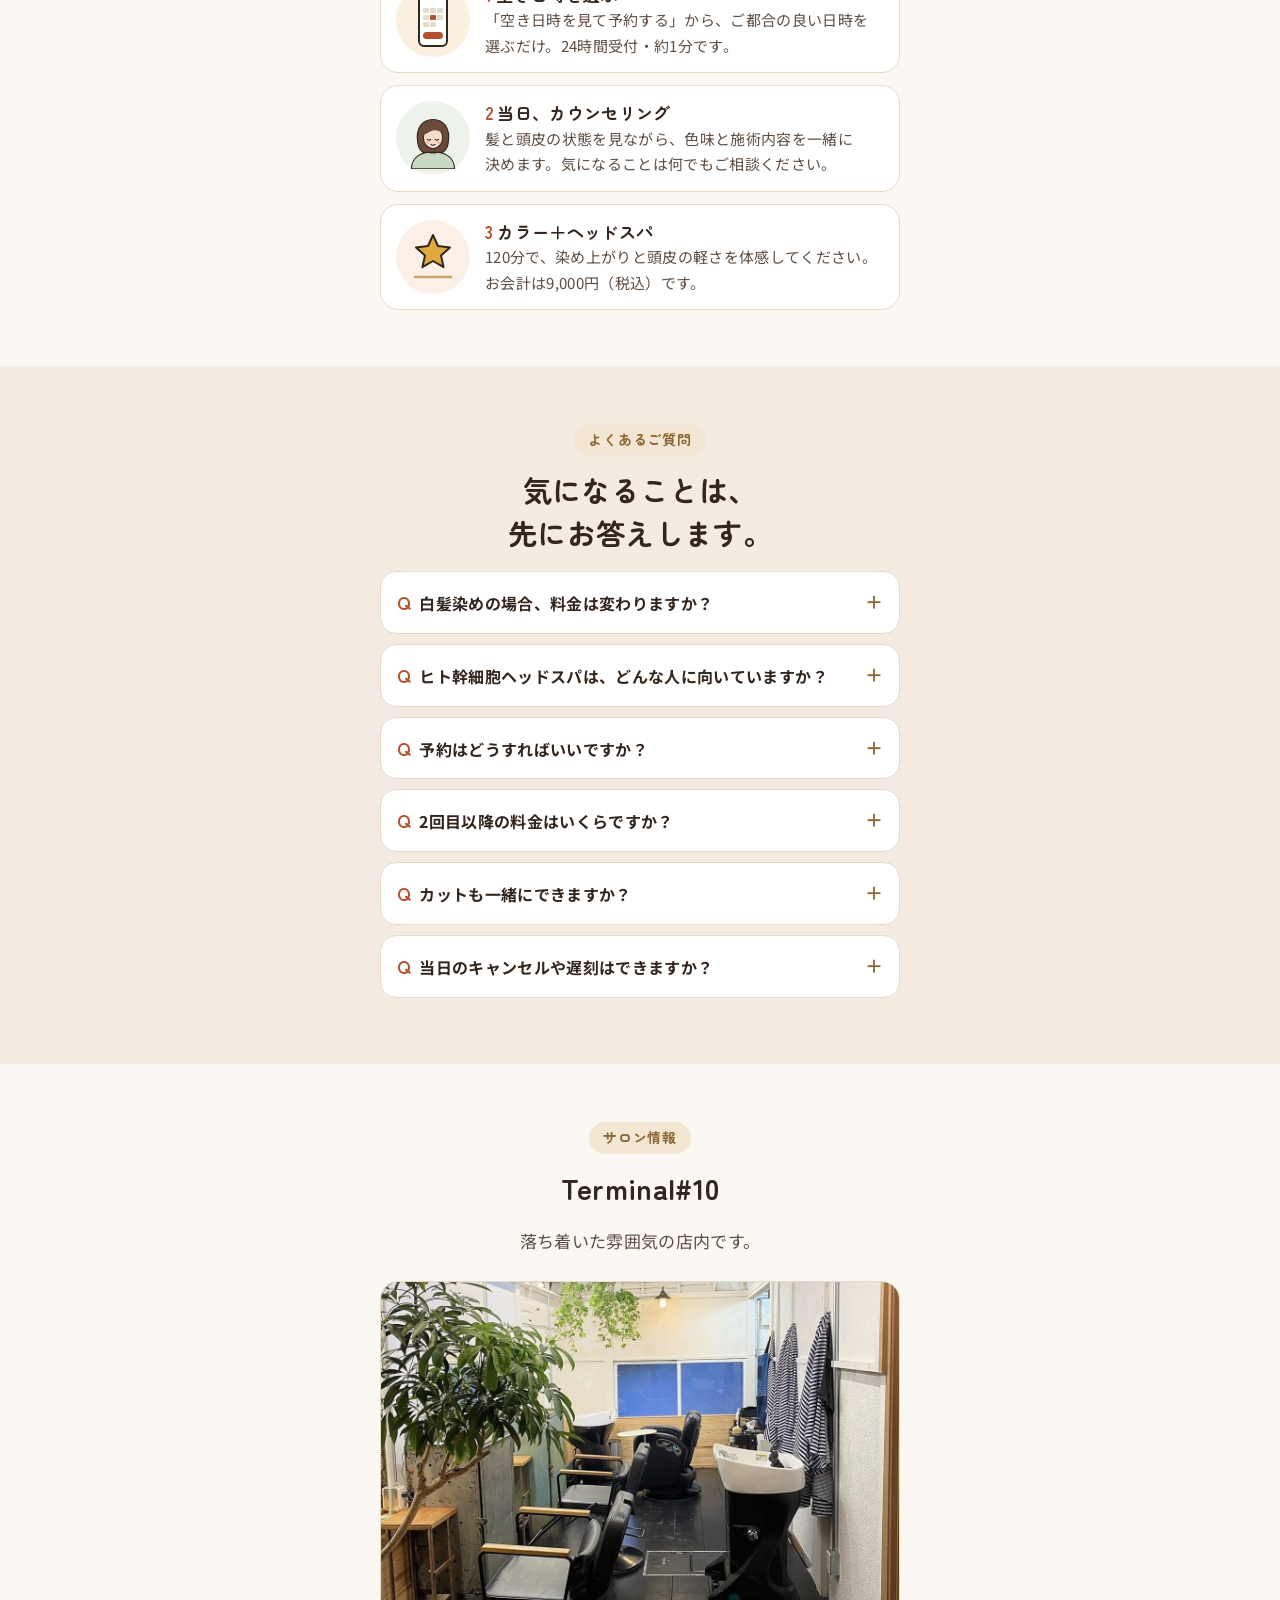
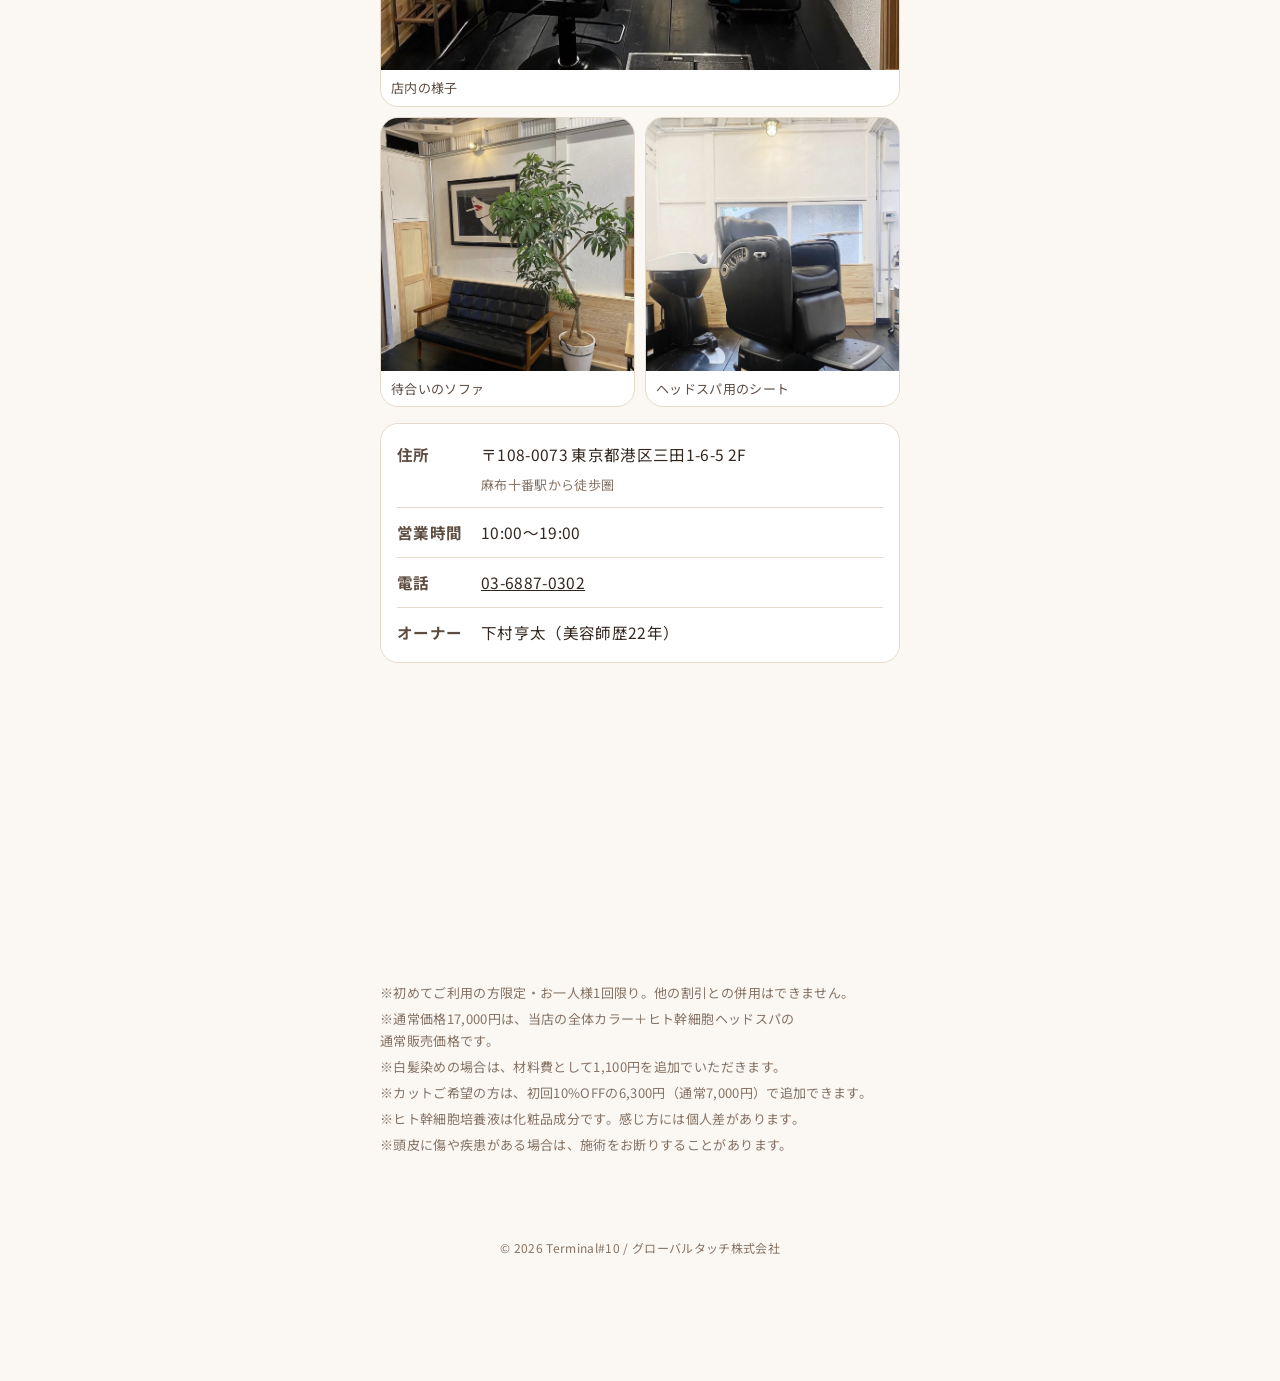
==== commit 141a0402: "LP v23: remove closed-day note" ====
--- a/index.html
+++ b/index.html
@@ -597,7 +597,7 @@
     </div>
     <dl class="shop">
       <dt>住所</dt><dd>〒108-0073 東京都港区三田1-6-5 2F<br><small>麻布十番駅から徒歩圏</small></dd>
-      <dt>営業時間</dt><dd>10:00〜19:00　定休日：月曜<br><small>キャンペーン期間中の月曜（10/19・10/26・11/2・11/9）は営業します</small></dd>
+      <dt>営業時間</dt><dd>10:00〜19:00</dd>
       <dt>電話</dt><dd><a href="tel:0368870302">03-6887-0302</a></dd>
       <dt>オーナー</dt><dd>下村亨太（美容師歴22年）</dd>
     </dl>
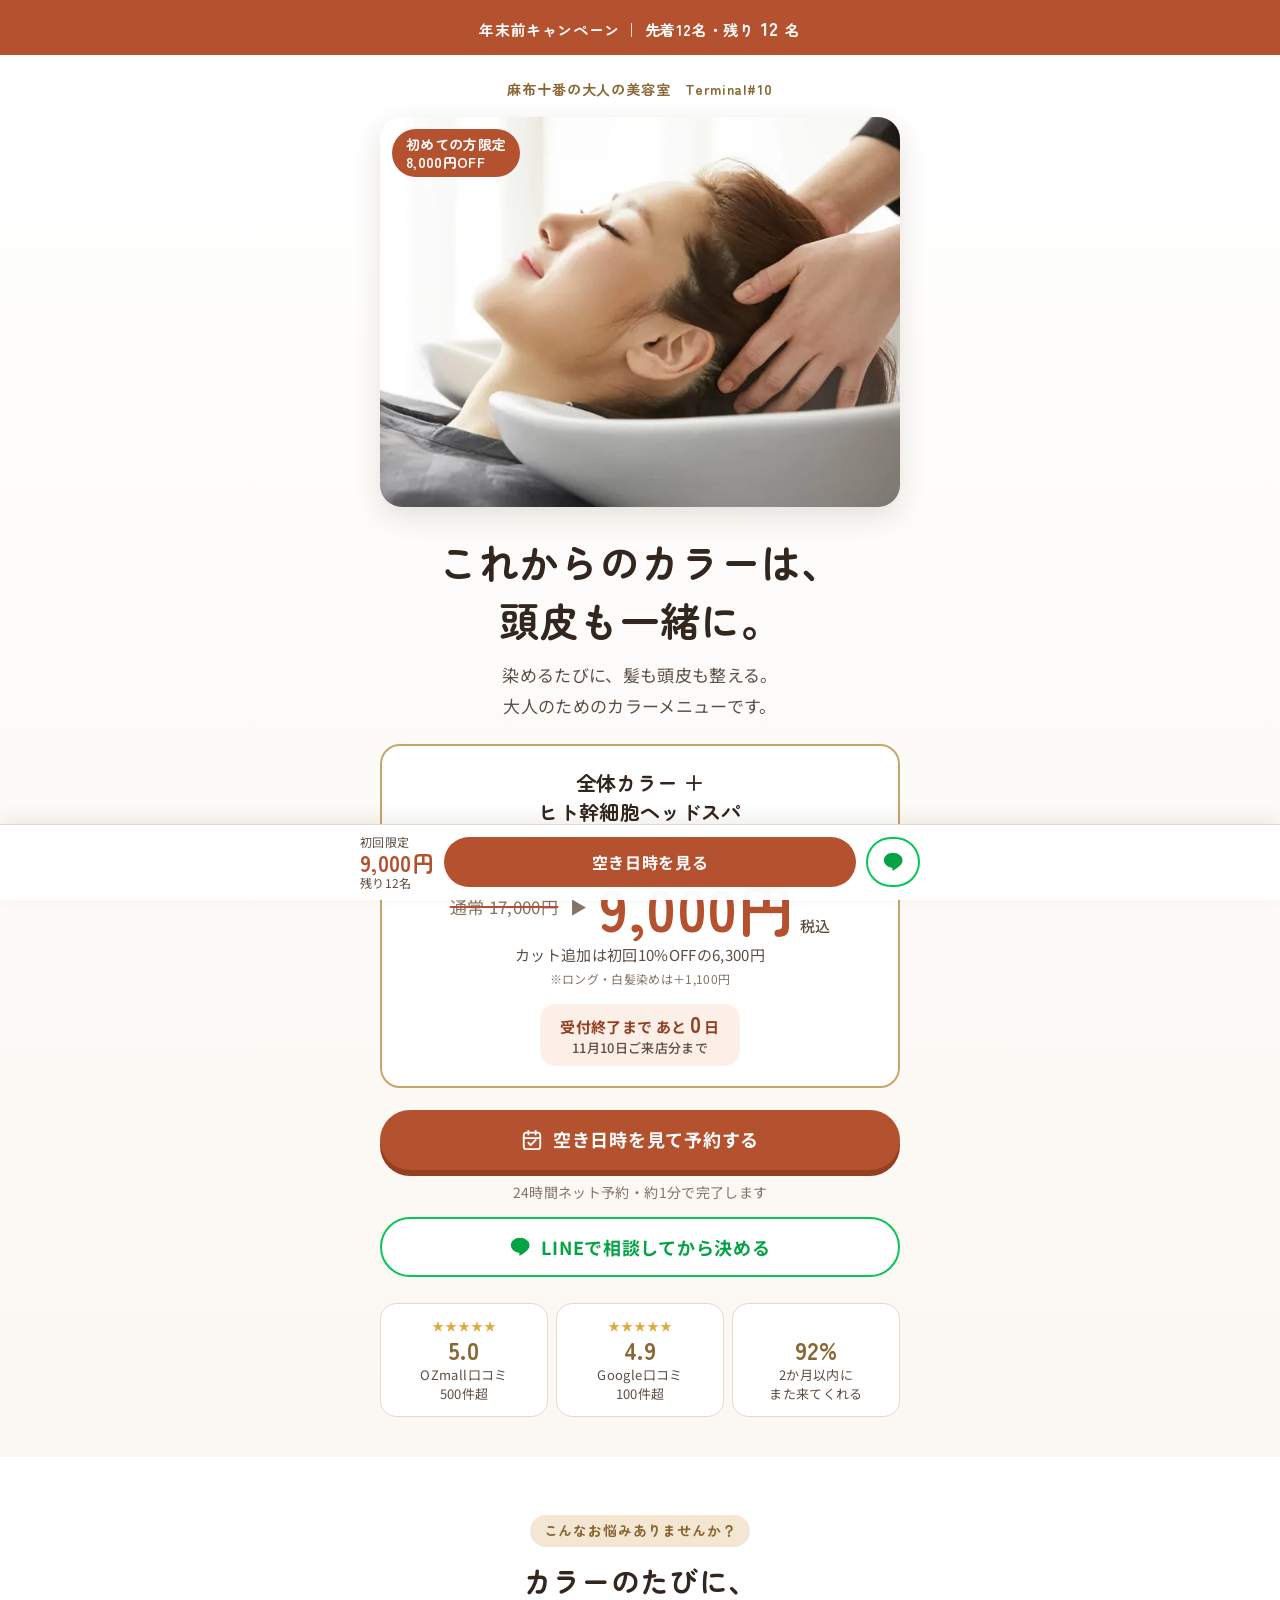
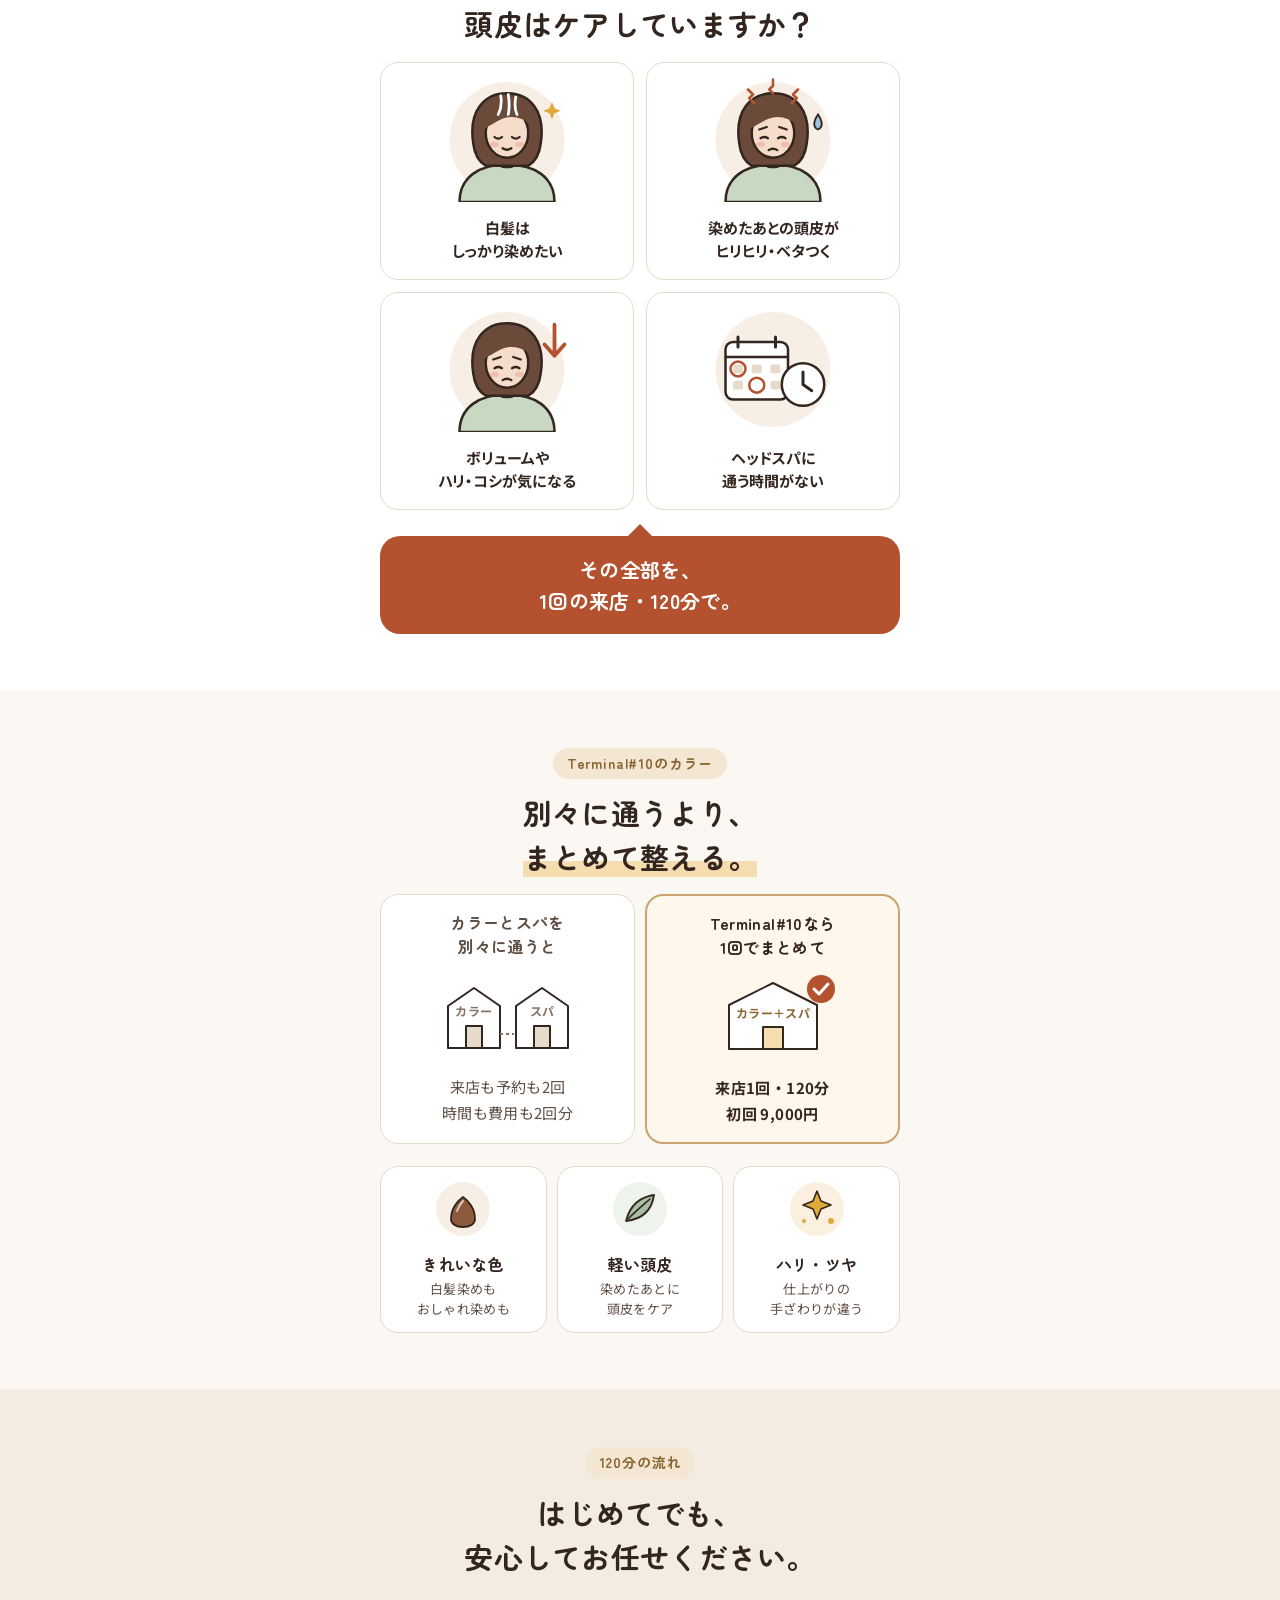
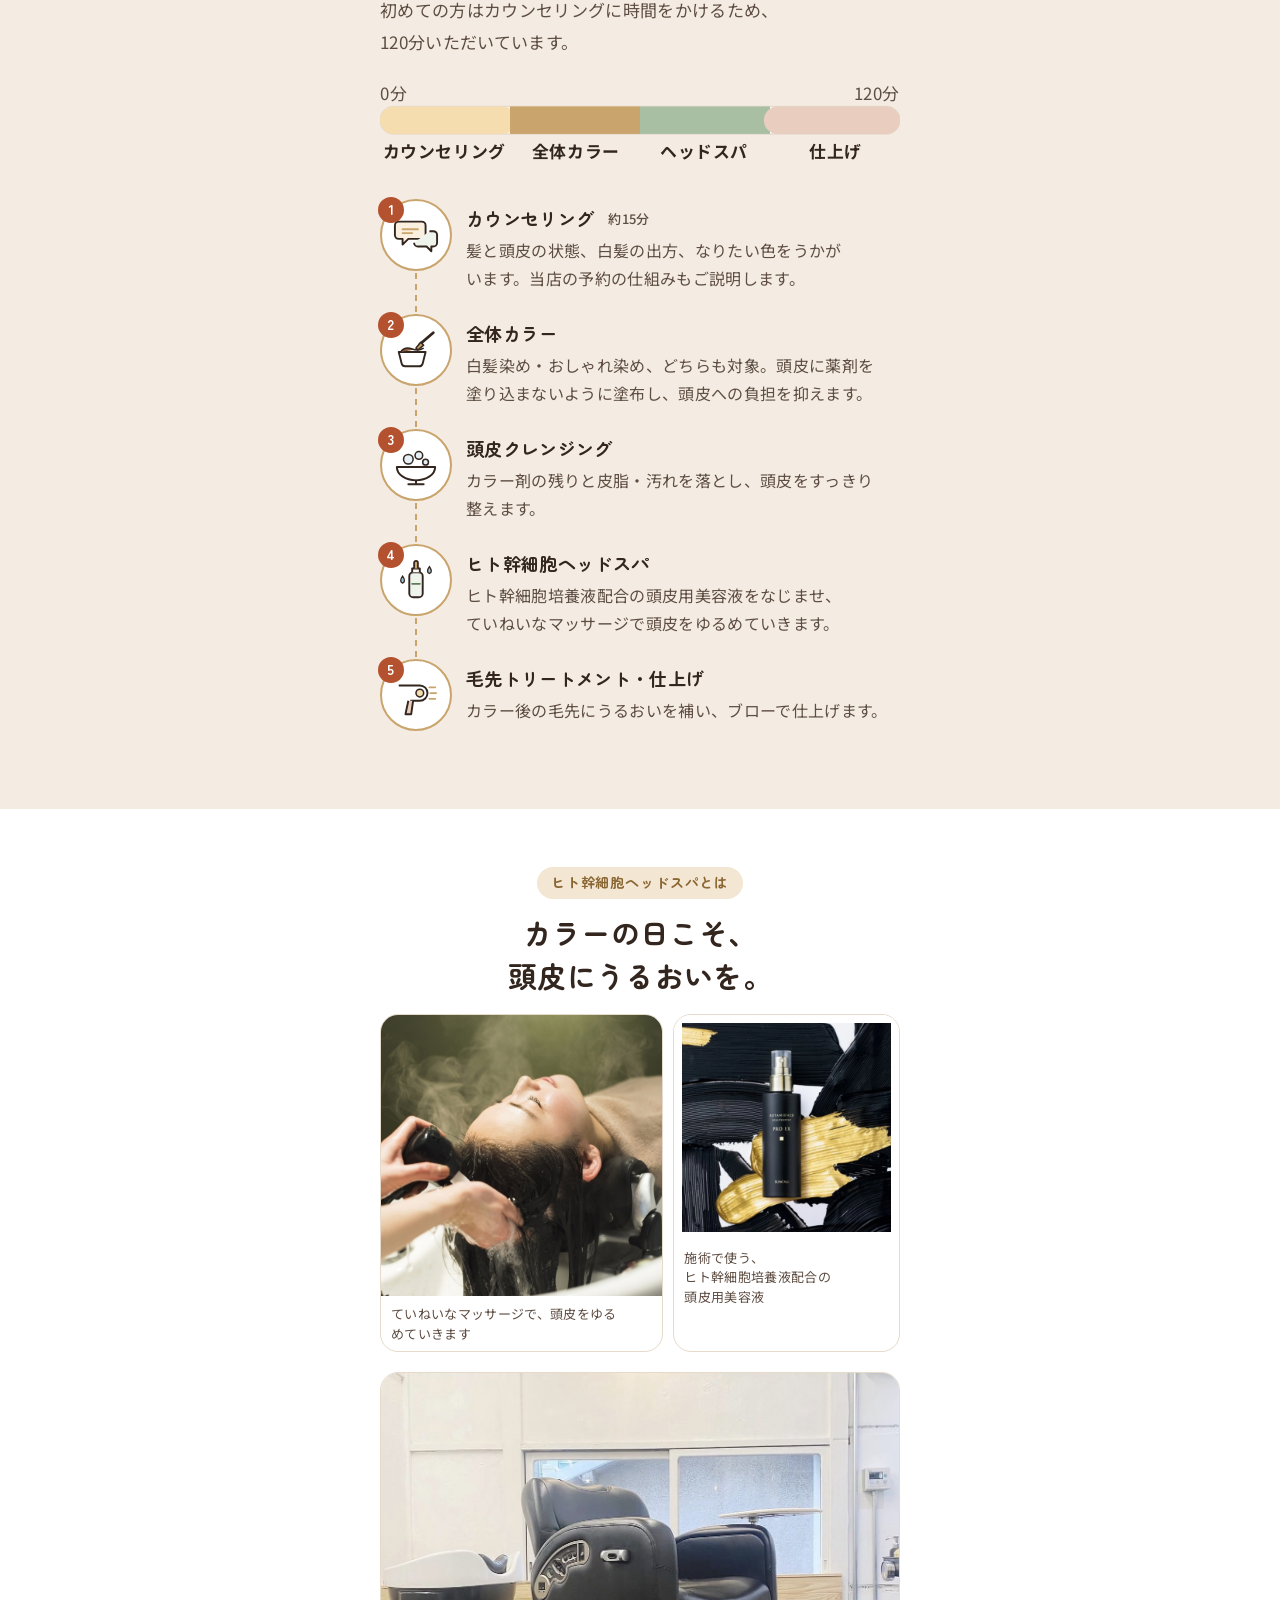
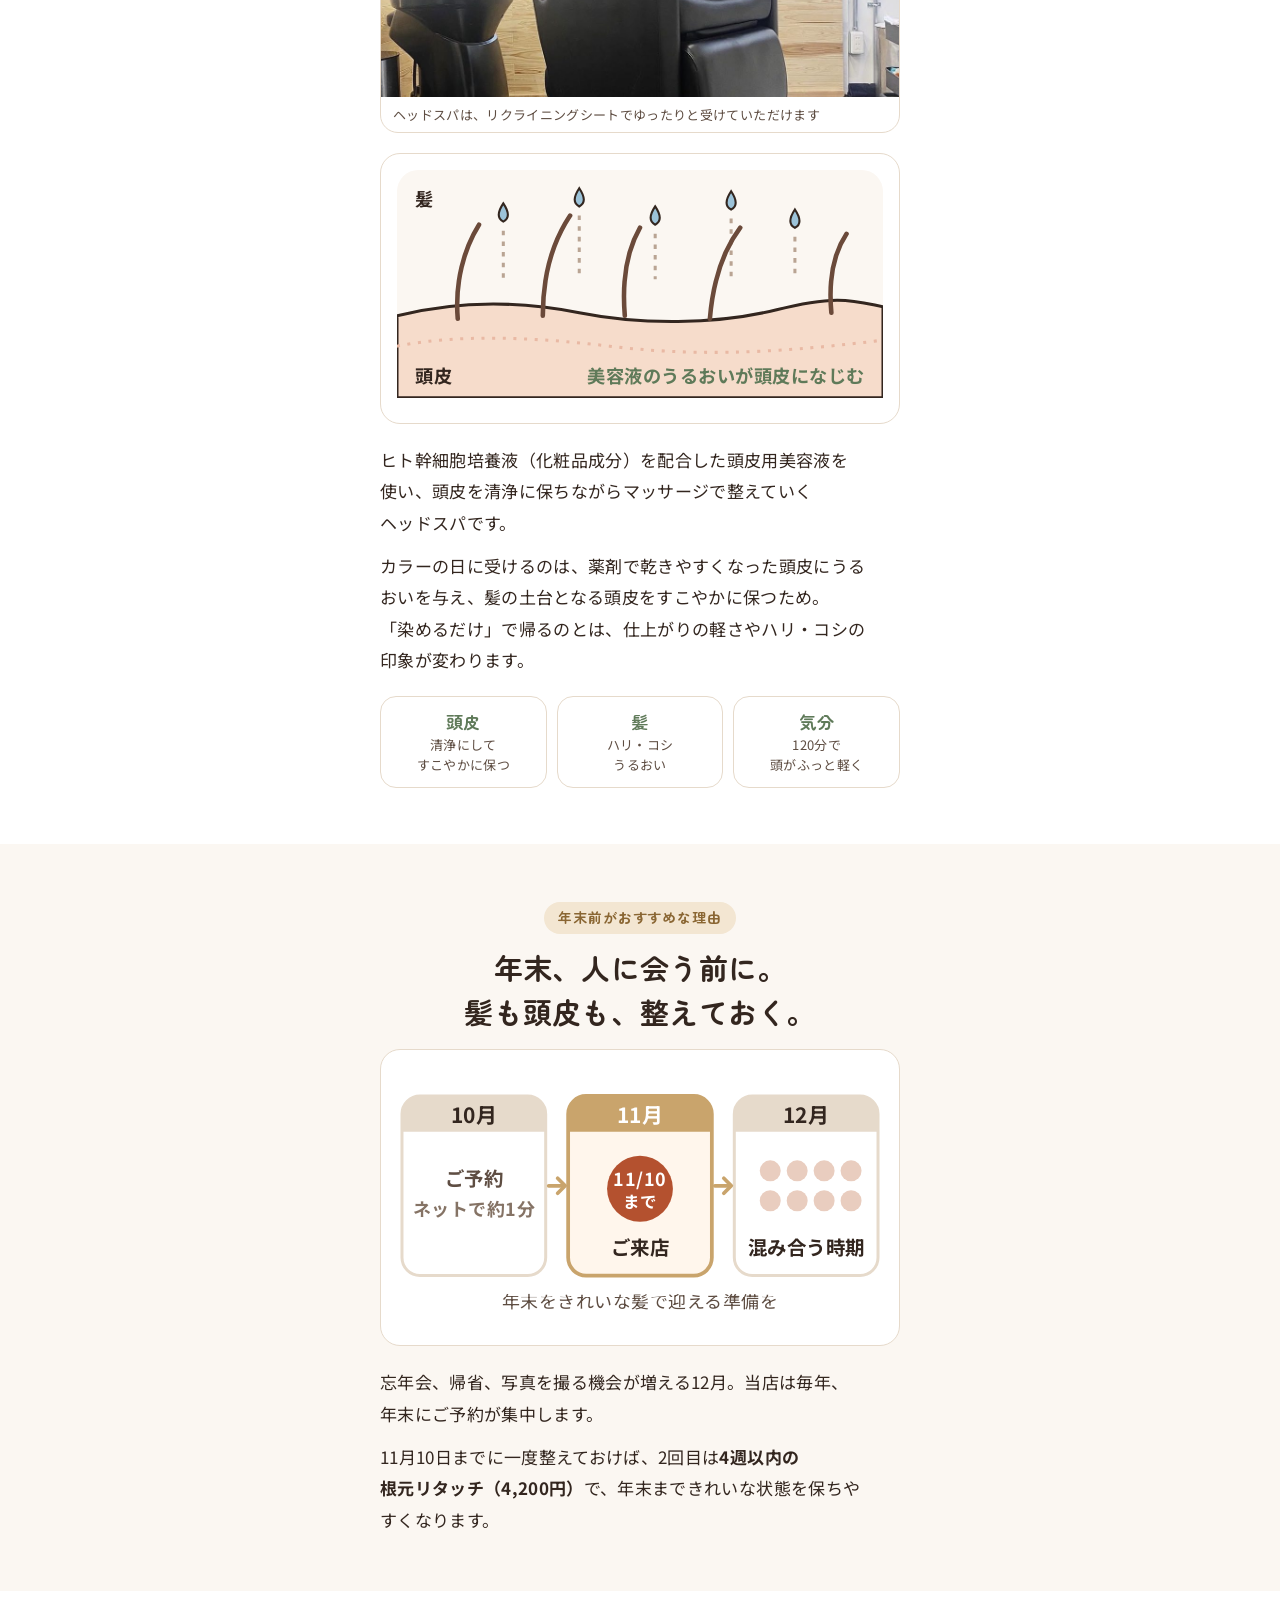
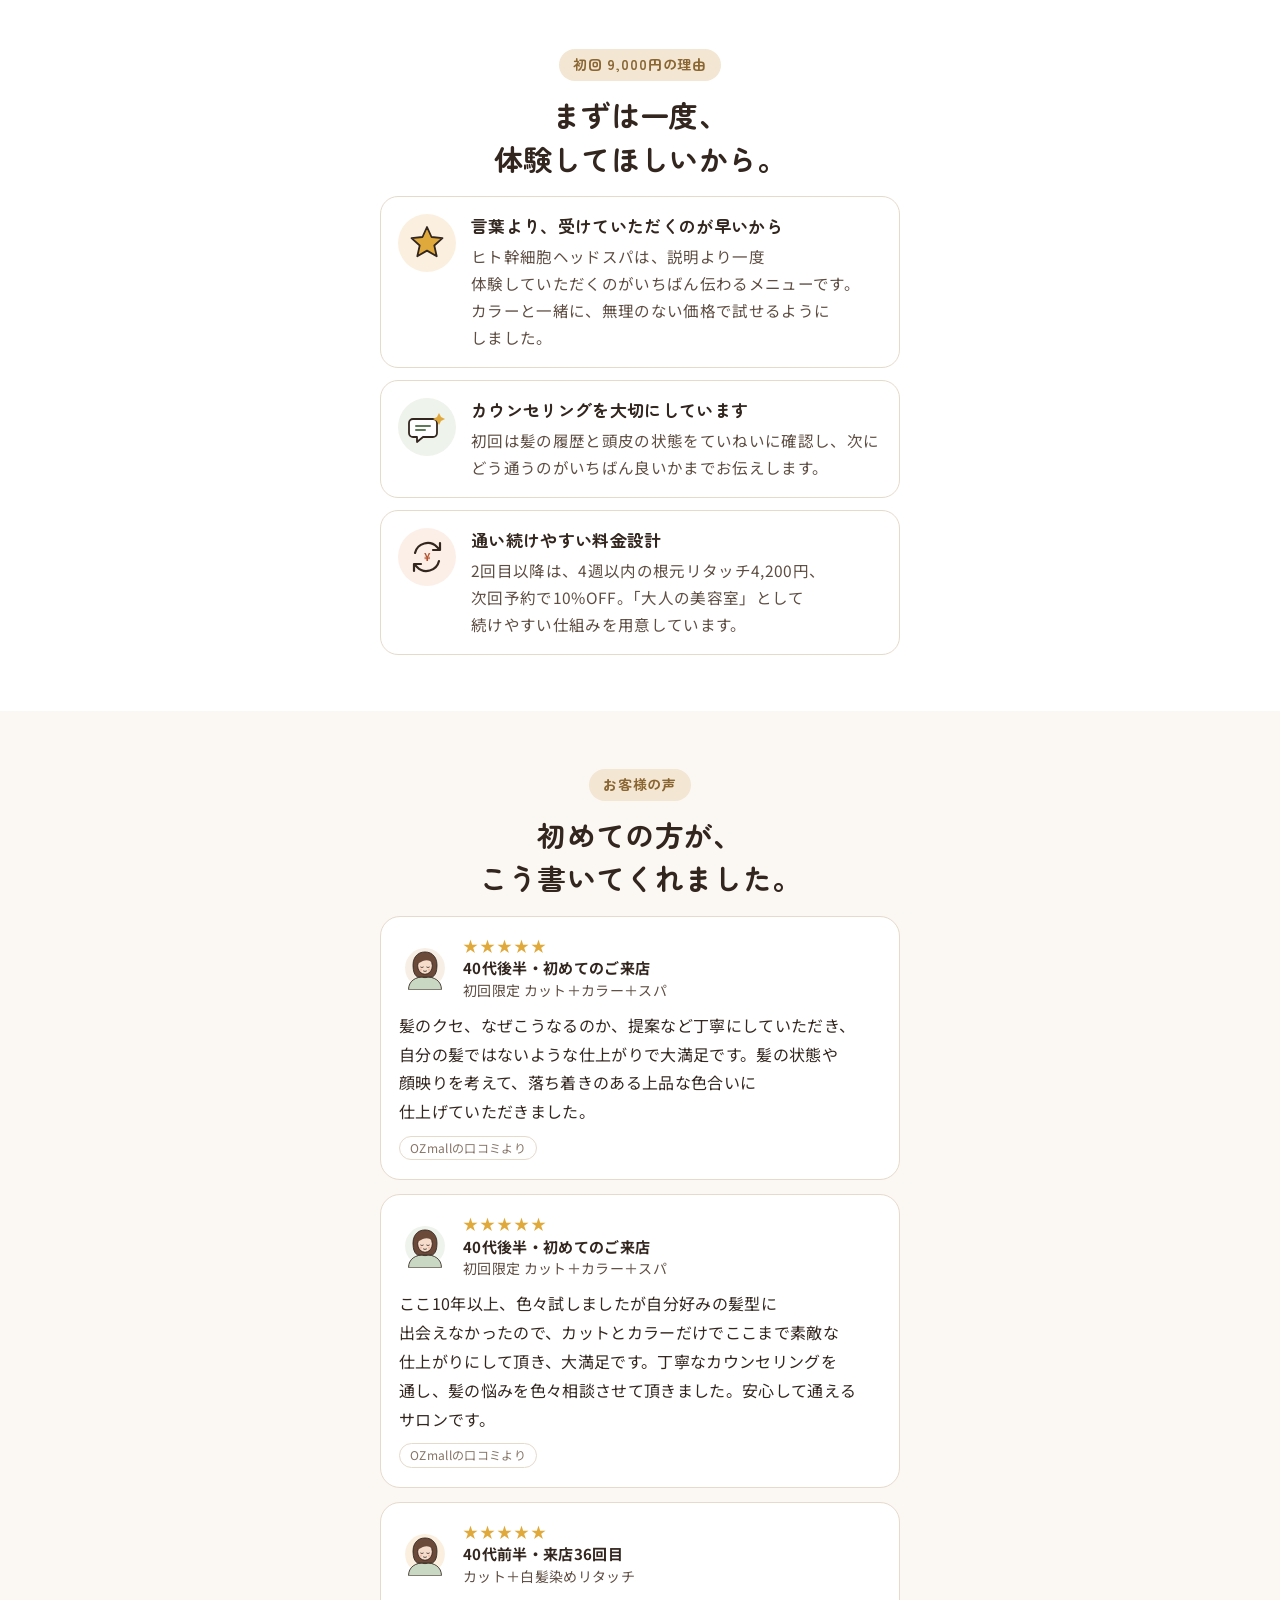
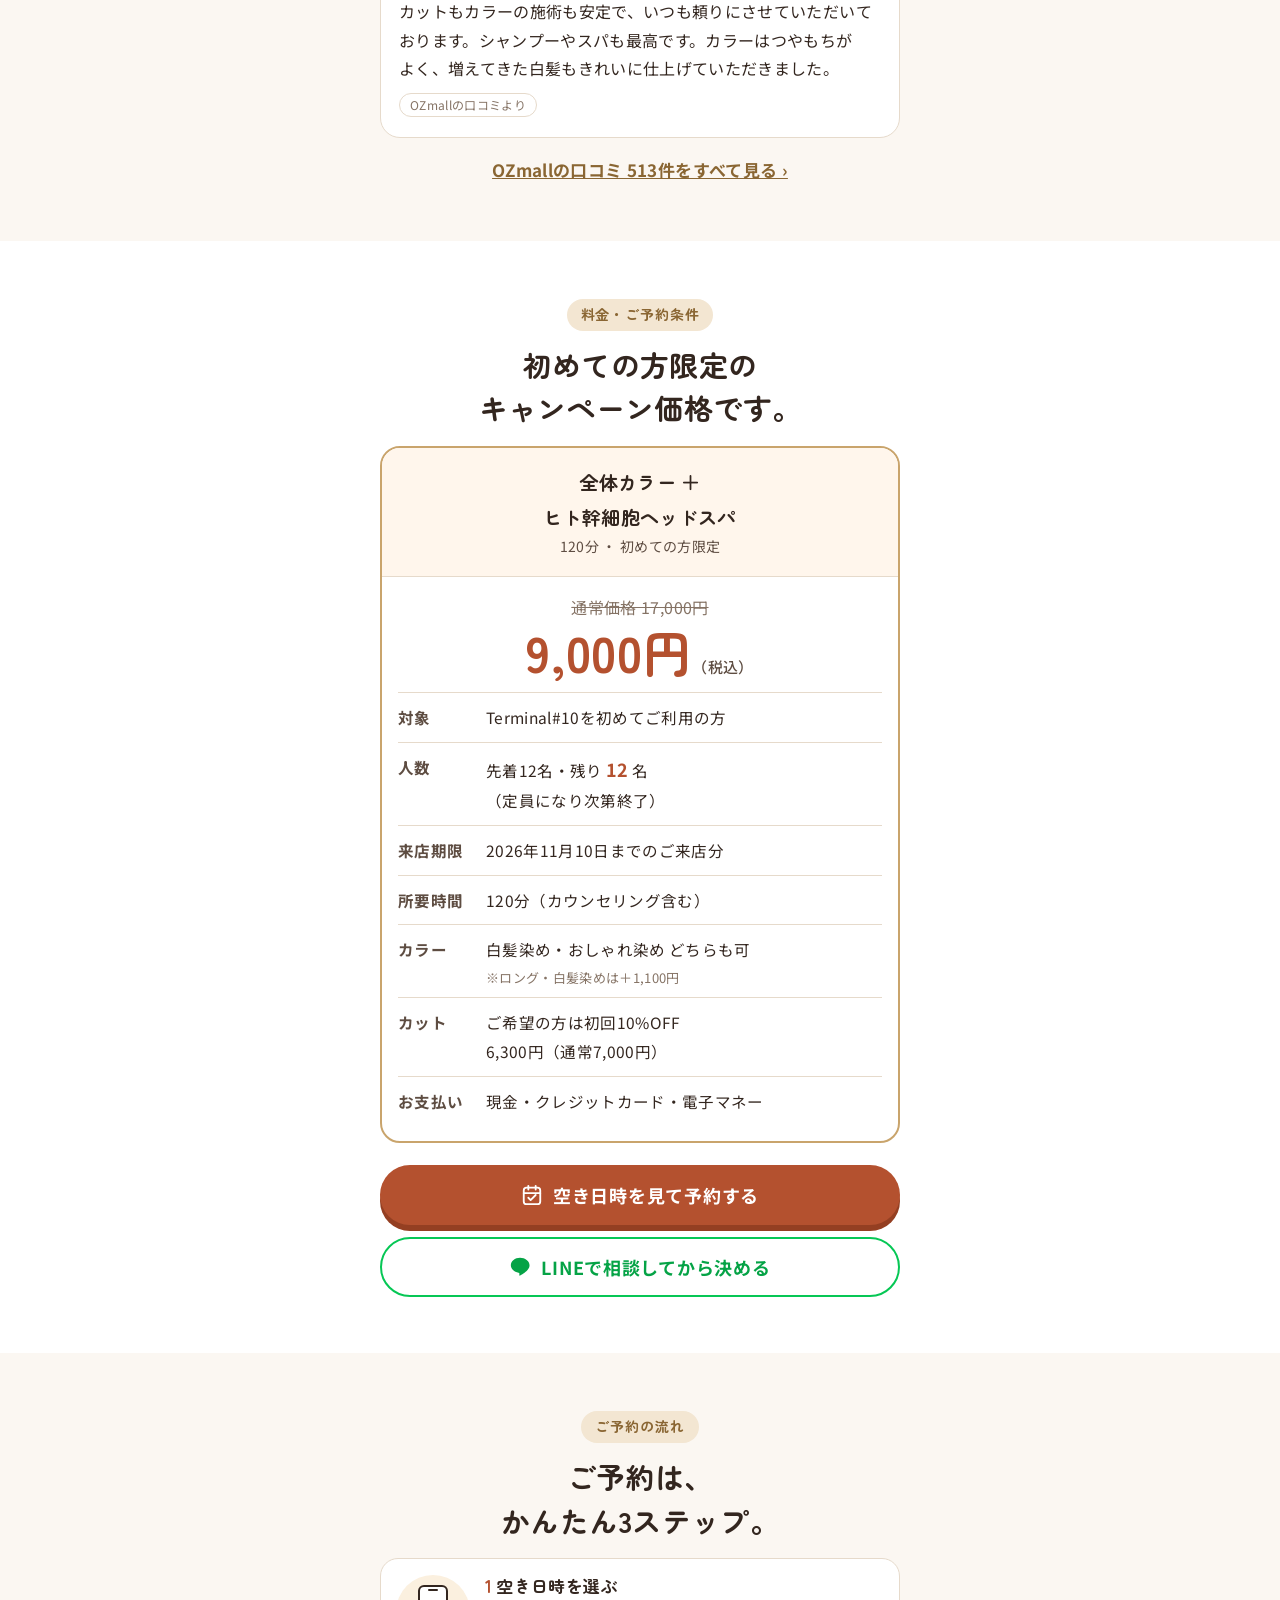
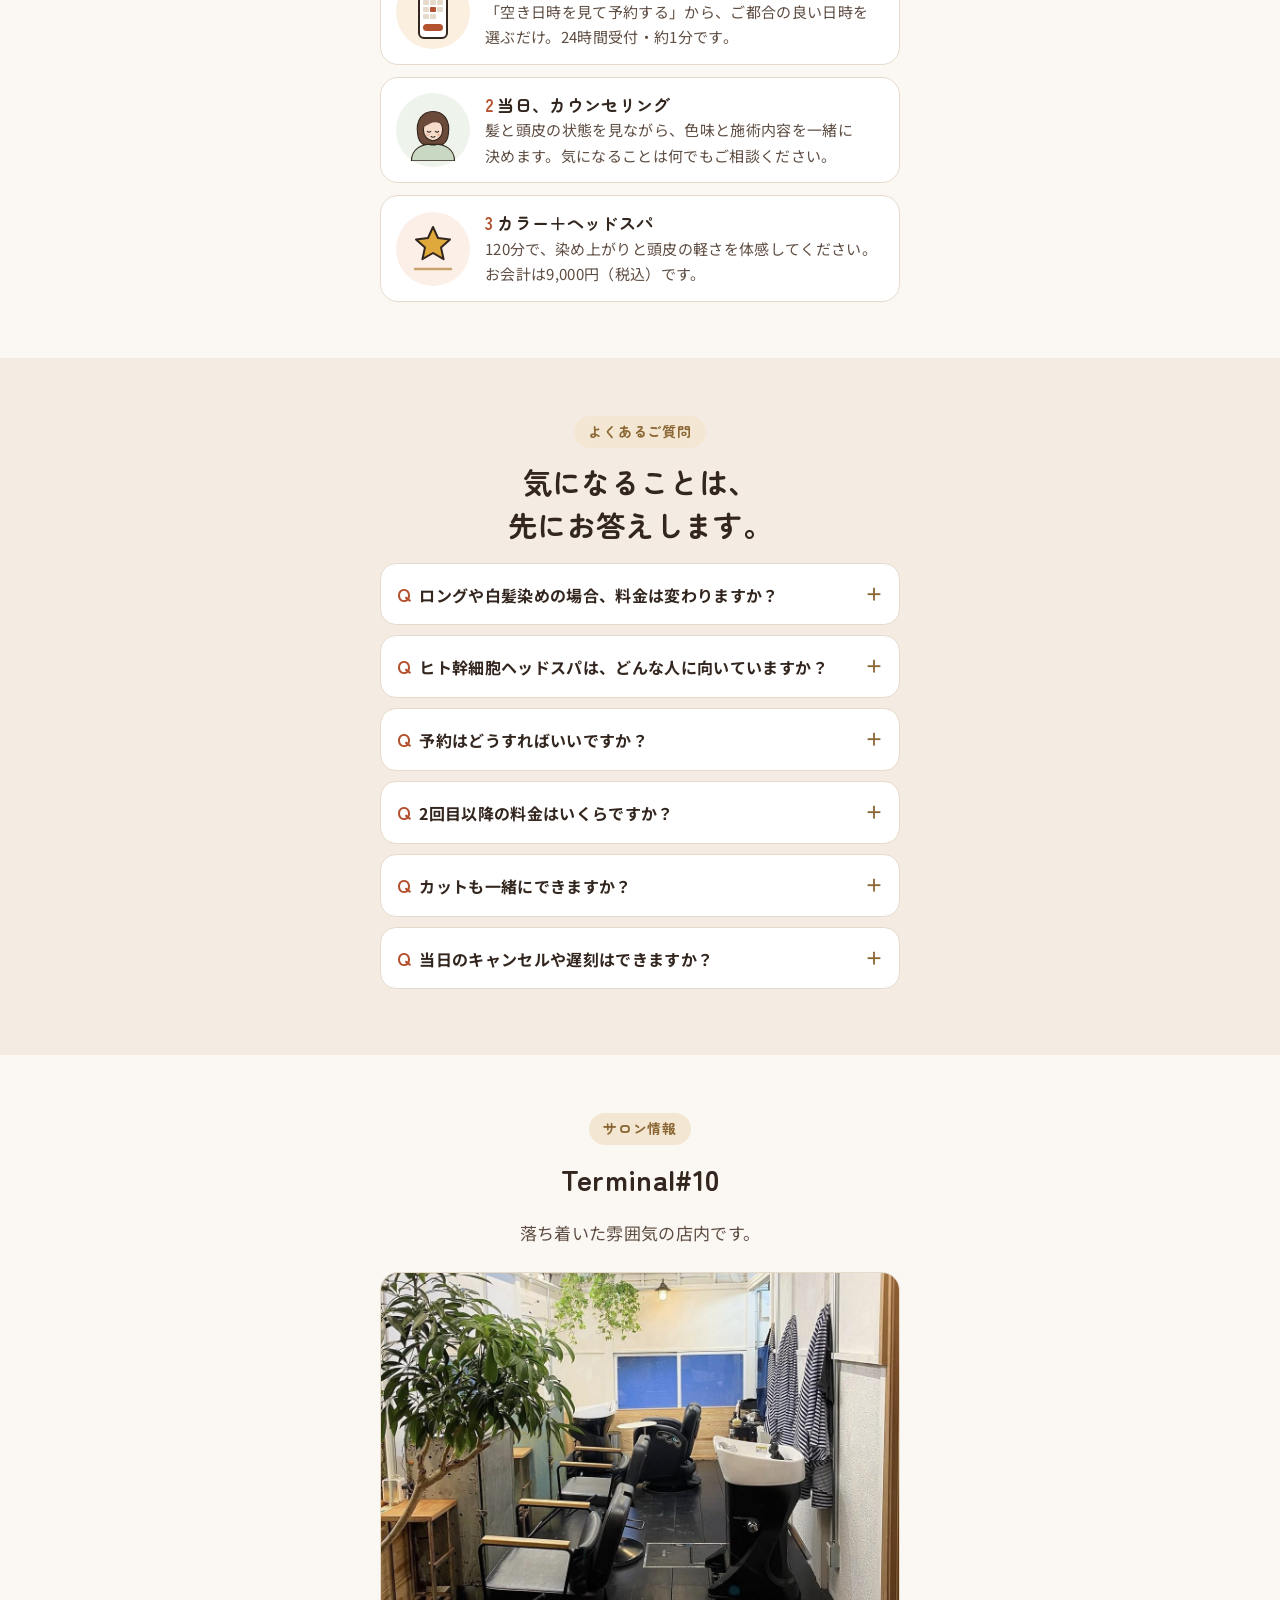
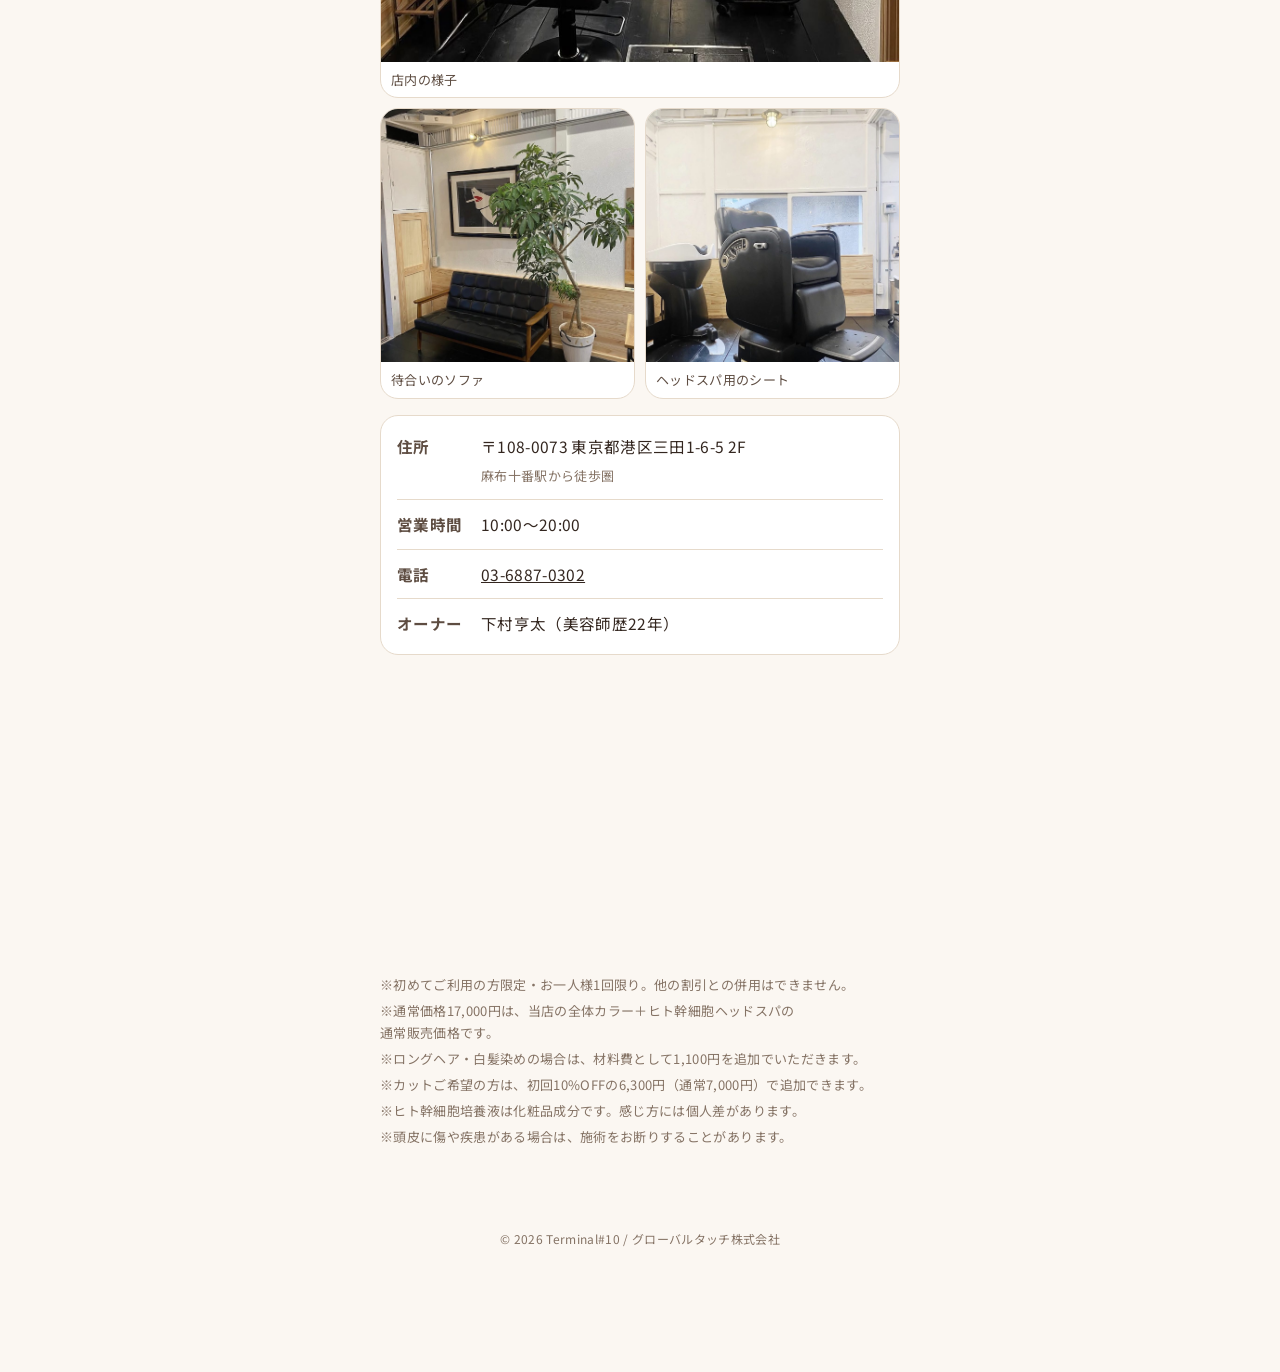
==== commit 0f2a6016: "LP v24: hours 10-20, long/gray +1100 note" ====
--- a/index.html
+++ b/index.html
@@ -68,6 +68,8 @@
 .offer__now{font-family:var(--round);font-weight:700;font-size:clamp(46px,13vw,58px);line-height:1;color:var(--terra)}
 .offer__now small{font-size:15px;margin-left:4px;color:var(--ink2);font-family:var(--sans);font-weight:500}
 .offer__note{font-size:15px;color:var(--ink2);line-height:1.7}
+.offer__note small{display:block;font-size:12px;color:var(--muted);margin-top:2px}
+.ptable dd small{display:block;font-size:13px;line-height:1.5;color:var(--muted);margin-top:4px}
 .deadline{display:inline-block;margin-top:14px;background:#FCEFE8;color:var(--terra-dk);border-radius:16px;padding:8px 20px;font-weight:700;font-size:15px;line-height:1.5}
 .deadline small{display:block;font-size:13px;font-weight:500;color:var(--ink2)}
 .deadline b{font-family:var(--round);font-size:22px;line-height:1}
@@ -254,7 +256,7 @@
         <span class="offer__arrow" aria-hidden="true">▶</span>
         <span class="offer__now">9,000円<small>税込</small></span>
       </div>
-      <div class="offer__note">白髪染めの場合は材料費 ＋1,100円<br>カット追加は初回10%OFFの6,300円</div>
+      <div class="offer__note">カット追加は初回10%OFFの6,300円<small>※ロング・白髪染めは＋1,100円</small></div>
       <div class="deadline">受付終了まで あと <b class="js-days">30</b> 日<small>11月10日ご来店分まで</small></div>
     </div>
 
@@ -539,7 +541,7 @@
         <dt>人数</dt><dd>先着12名・残り <b class="js-left">12</b> 名<br>（定員になり次第終了）</dd>
         <dt>来店期限</dt><dd>2026年11月10日までのご来店分</dd>
         <dt>所要時間</dt><dd>120分（カウンセリング含む）</dd>
-        <dt>カラー</dt><dd>白髪染め・おしゃれ染め どちらも可<br>※白髪染めは材料費 ＋1,100円</dd>
+        <dt>カラー</dt><dd>白髪染め・おしゃれ染め どちらも可<small>※ロング・白髪染めは＋1,100円</small></dd>
         <dt>カット</dt><dd>ご希望の方は初回10%OFF<br>6,300円（通常7,000円）</dd>
         <dt>お支払い</dt><dd>現金・クレジットカード・電子マネー</dd>
       </dl>
@@ -576,7 +578,7 @@
   <div class="wrap">
     <div class="center"><span class="eyebrow">よくあるご質問</span></div>
     <h2 class="ttl center">気になることは、<br>先にお答えします。</h2>
-    <details><summary>白髪染めの場合、料金は変わりますか？</summary><p>白髪染めの場合は、材料費として1,100円を追加でいただきます（合計10,100円）。おしゃれ染めは9,000円です。</p></details>
+    <details><summary>ロングや白髪染めの場合、料金は変わりますか？</summary><p>ロングヘアの方・白髪染めの方は、材料費として1,100円を追加でいただきます。</p></details>
     <details><summary>ヒト幹細胞ヘッドスパは、どんな人に向いていますか？</summary><p>白髪や髪のハリ・コシ、頭皮のベタつき・乾燥が気になる方に選ばれています。頭皮にトラブルがある場合は、当日のカウンセリングで施術内容を調整します。</p></details>
     <details><summary>予約はどうすればいいですか？</summary><p>「空き日時を見て予約する」から24時間ネット予約できます。相談してから決めたい方はLINEからどうぞ。</p></details>
     <details><summary>2回目以降の料金はいくらですか？</summary><p>全体カラー＋ヒト幹細胞ヘッドスパは通常17,000円です。4週以内の根元リタッチは4,200円、次回予約をお取りいただくと10%OFFになります。初回のカウンセリングで、ご予算に合う通い方をご提案します。</p></details>
@@ -597,7 +599,7 @@
     </div>
     <dl class="shop">
       <dt>住所</dt><dd>〒108-0073 東京都港区三田1-6-5 2F<br><small>麻布十番駅から徒歩圏</small></dd>
-      <dt>営業時間</dt><dd>10:00〜19:00</dd>
+      <dt>営業時間</dt><dd>10:00〜20:00</dd>
       <dt>電話</dt><dd><a href="tel:0368870302">03-6887-0302</a></dd>
       <dt>オーナー</dt><dd>下村亨太（美容師歴22年）</dd>
     </dl>
@@ -610,7 +612,7 @@
     <ul class="notes">
       <li>※初めてご利用の方限定・お一人様1回限り。他の割引との併用はできません。</li>
       <li>※通常価格17,000円は、当店の全体カラー＋ヒト幹細胞ヘッドスパの通常販売価格です。</li>
-      <li>※白髪染めの場合は、材料費として1,100円を追加でいただきます。</li>
+      <li>※ロングヘア・白髪染めの場合は、材料費として1,100円を追加でいただきます。</li>
       <li>※カットご希望の方は、初回10%OFFの6,300円（通常7,000円）で追加できます。</li>
       <li>※ヒト幹細胞培養液は化粧品成分です。感じ方には個人差があります。</li>
       <li>※頭皮に傷や疾患がある場合は、施術をお断りすることがあります。</li>
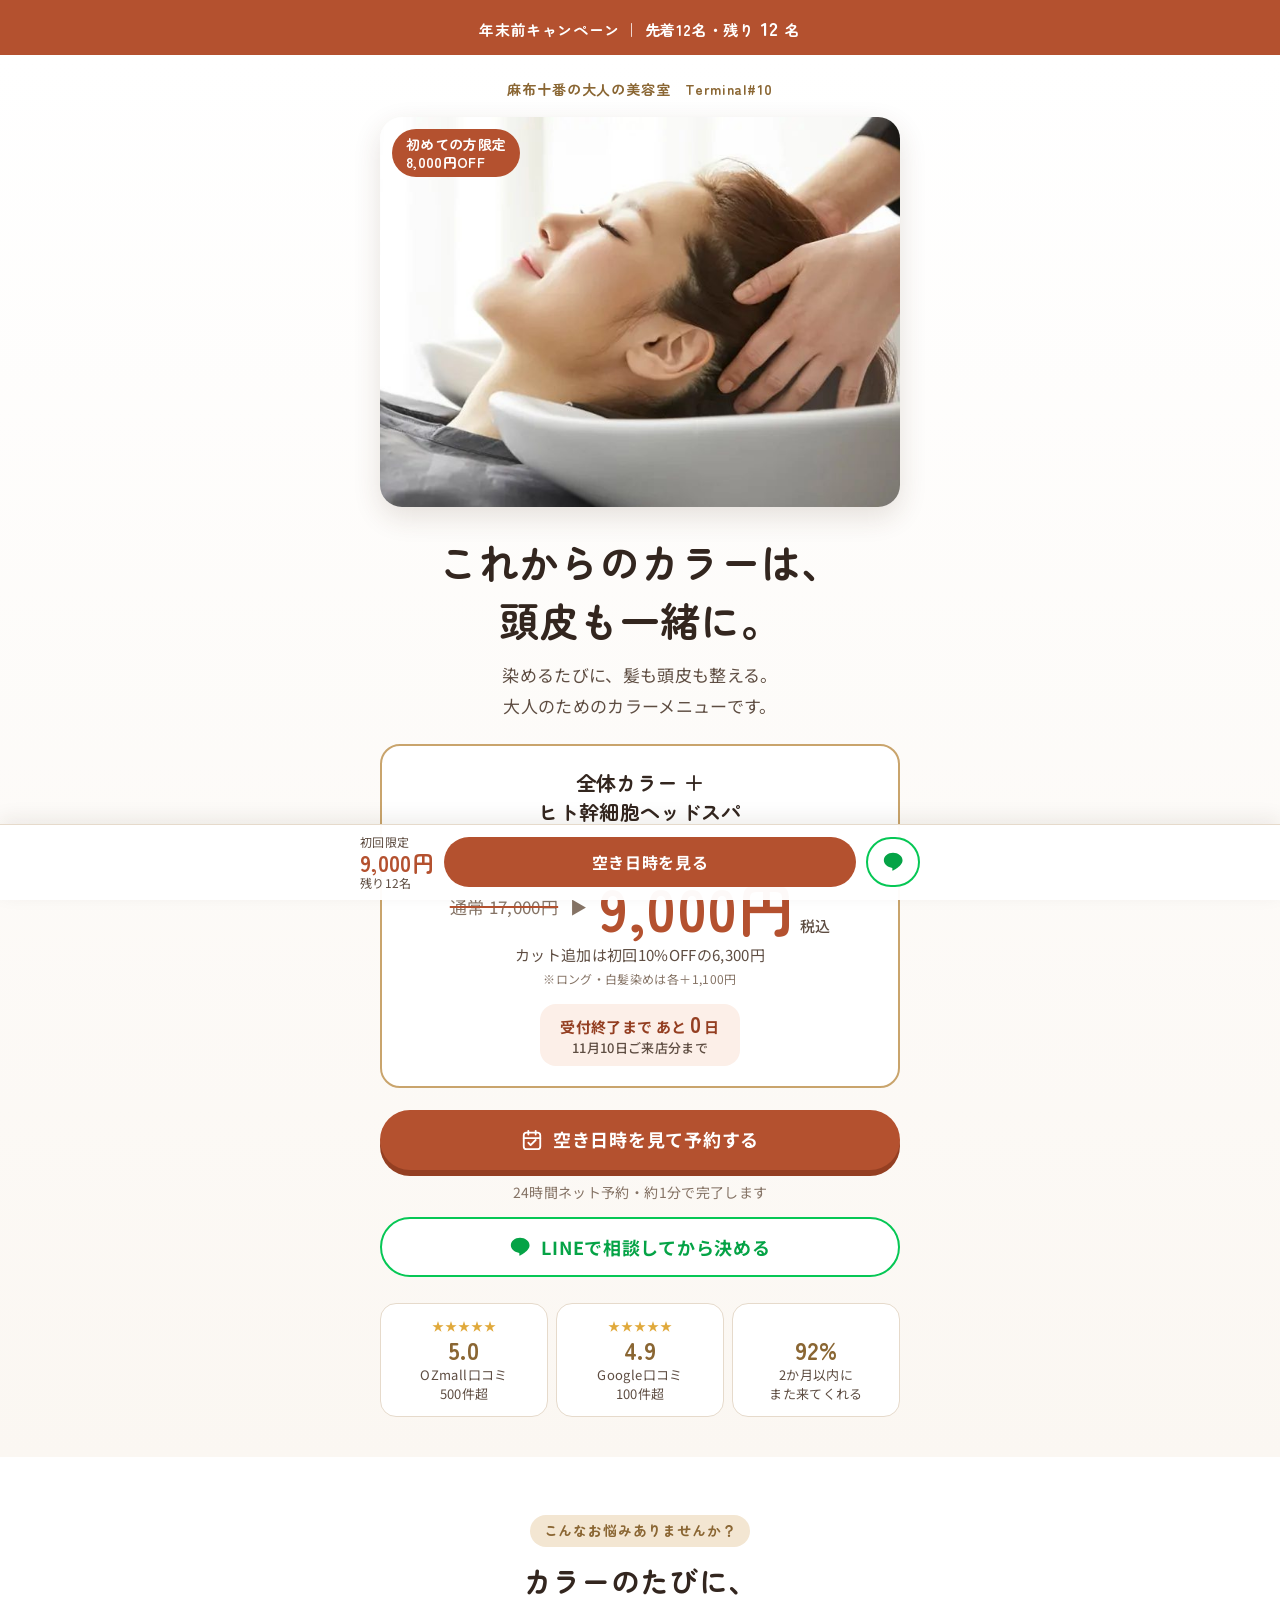
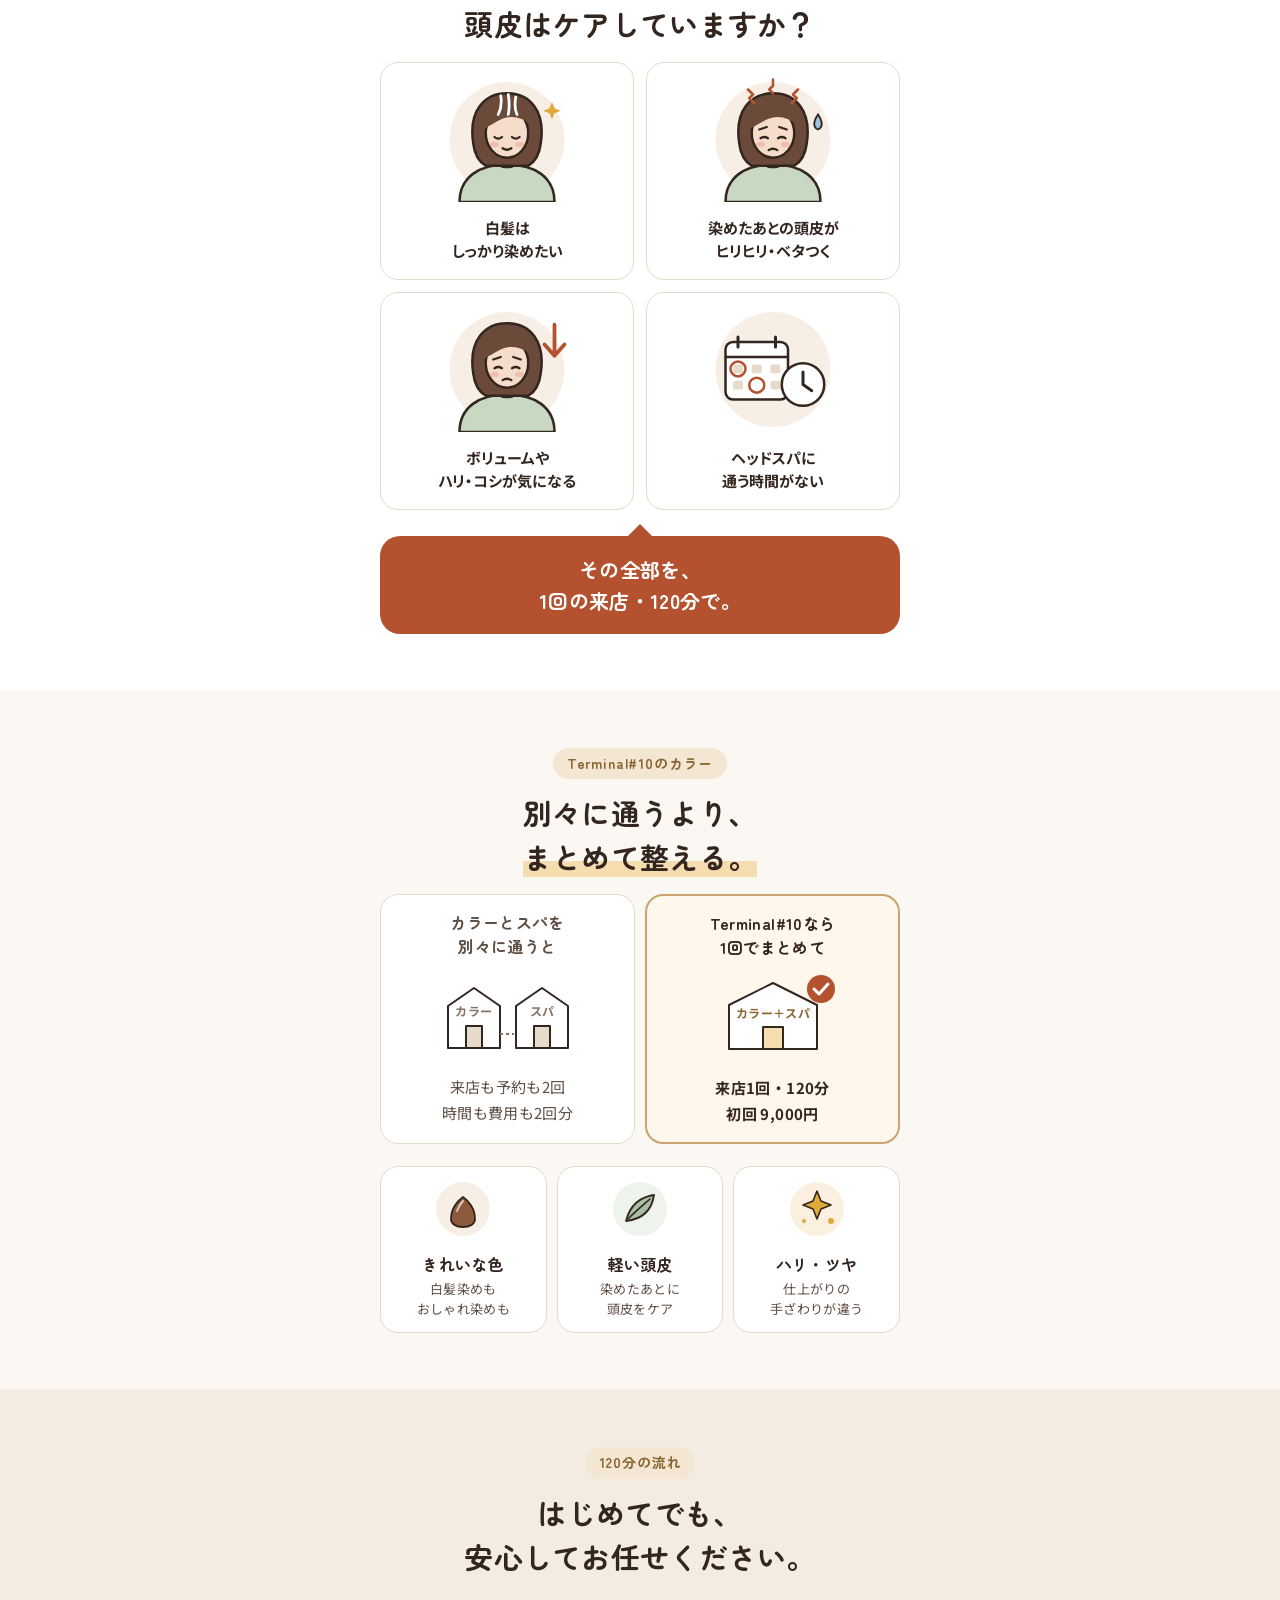
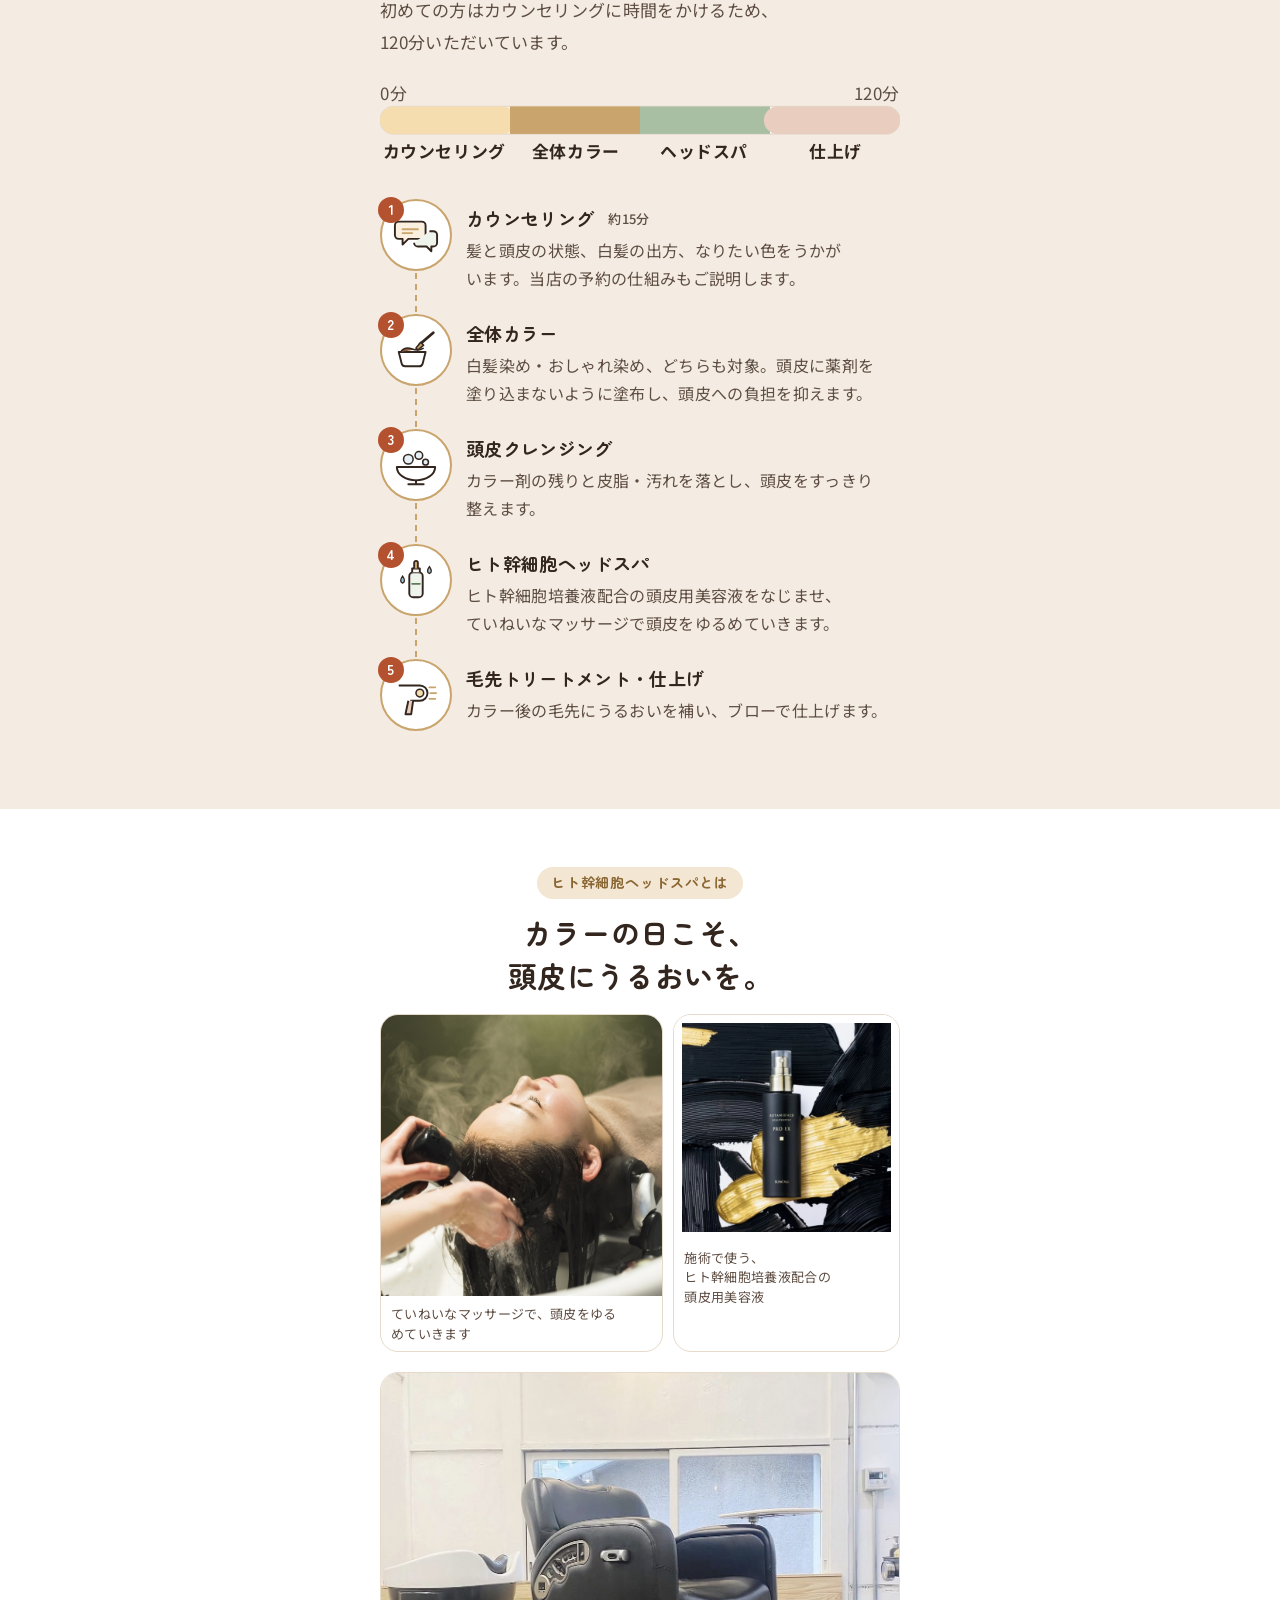
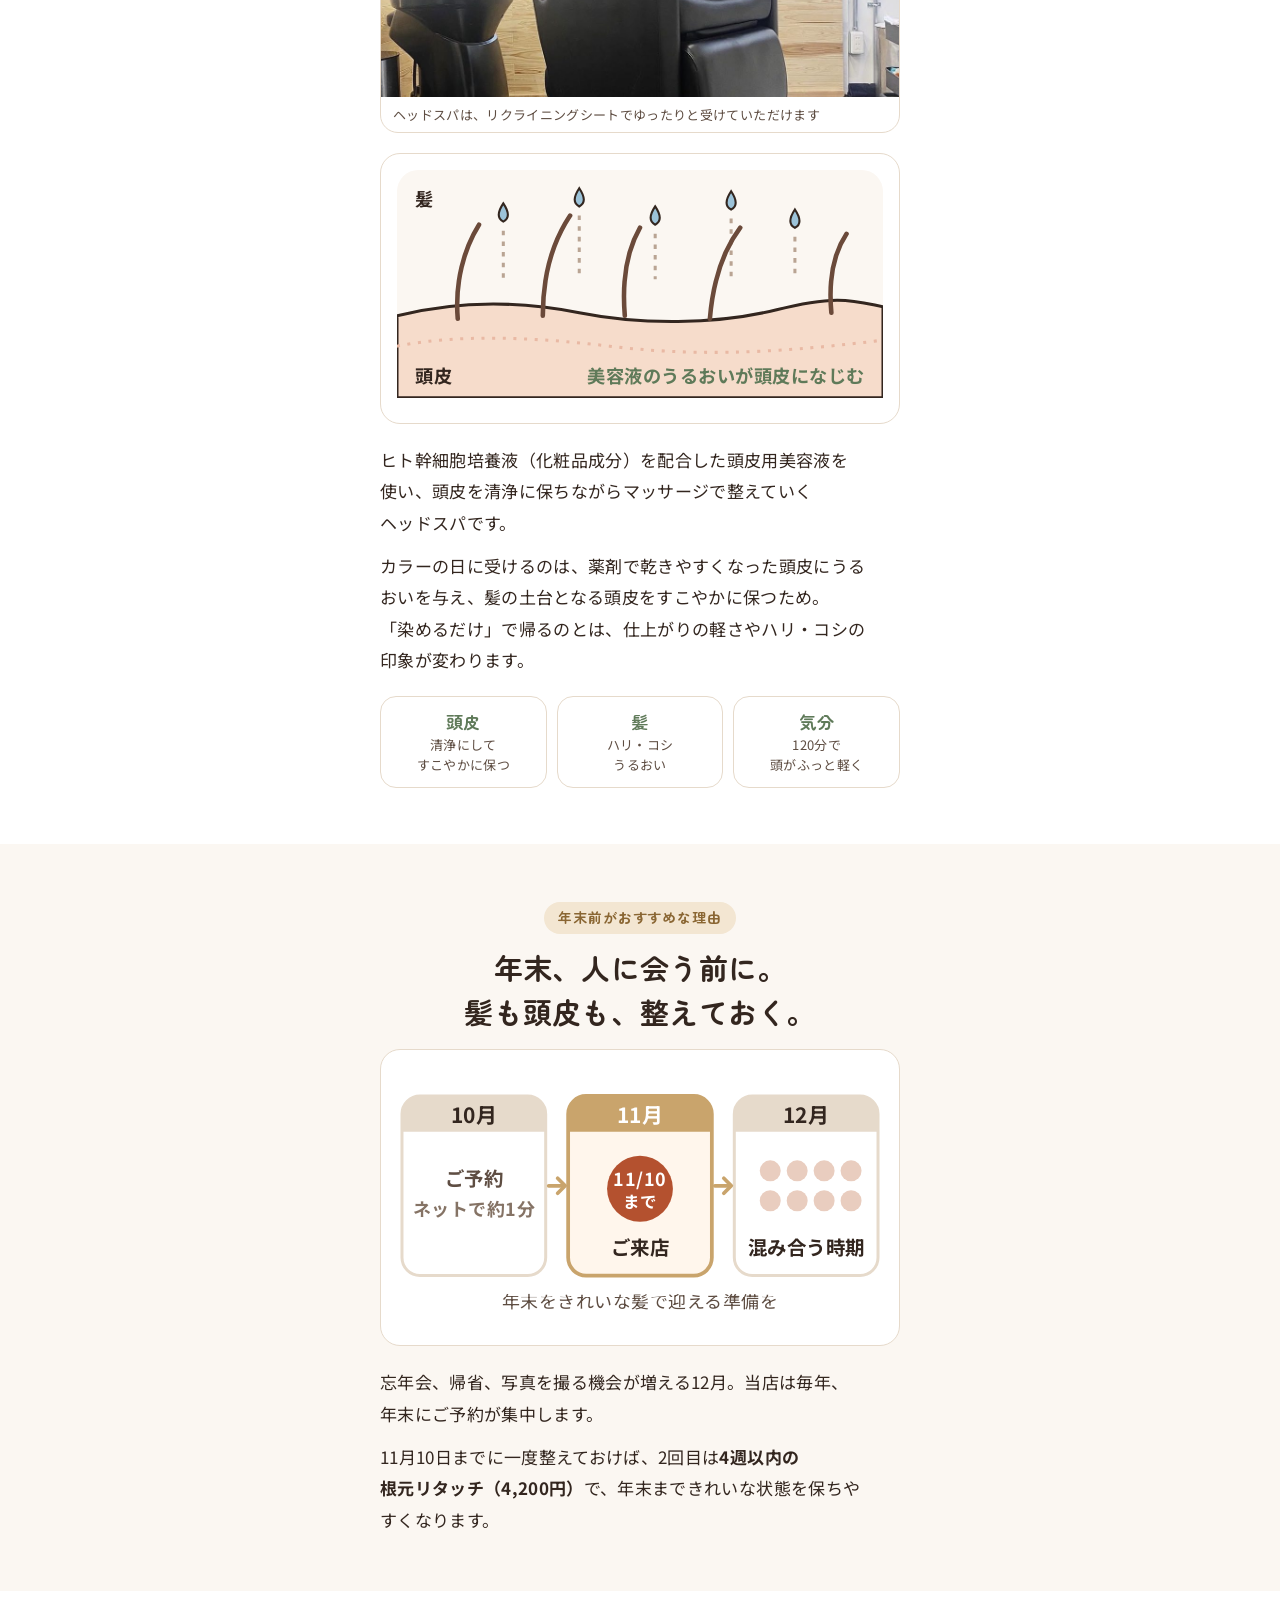
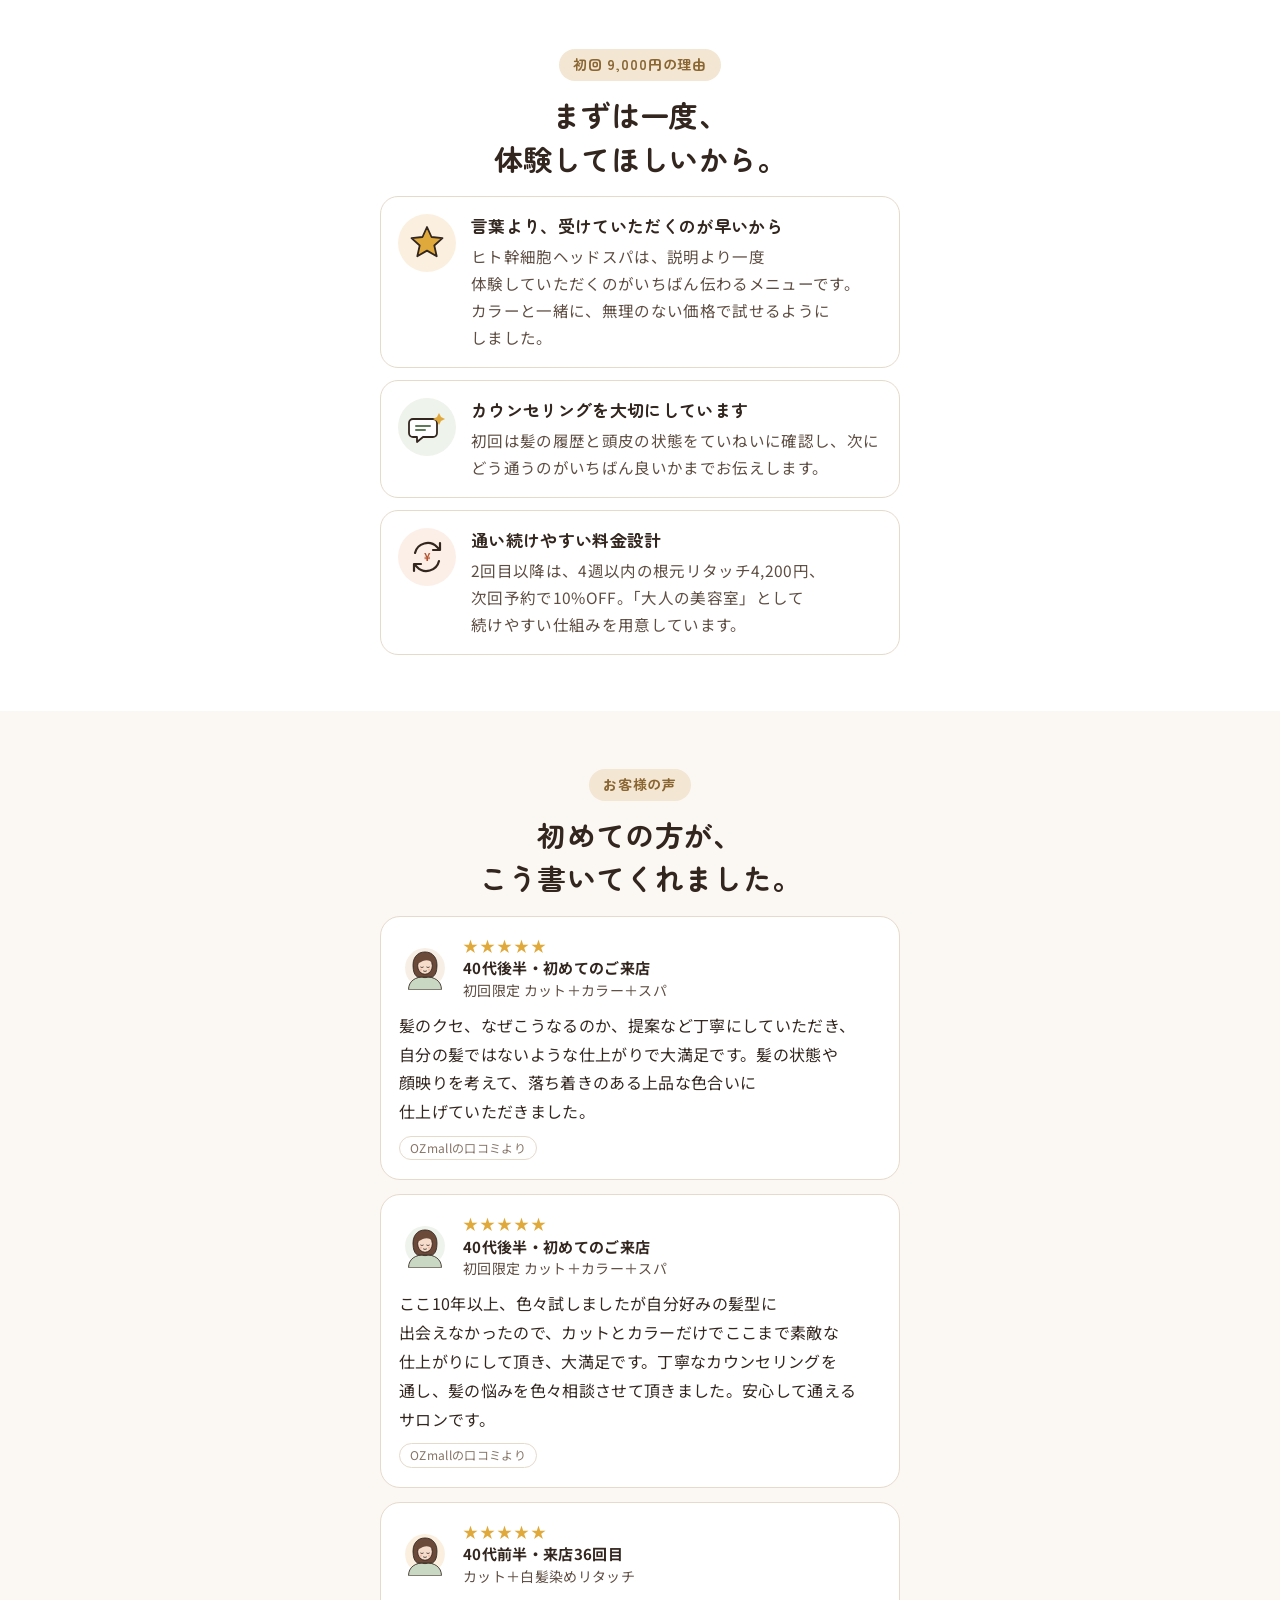
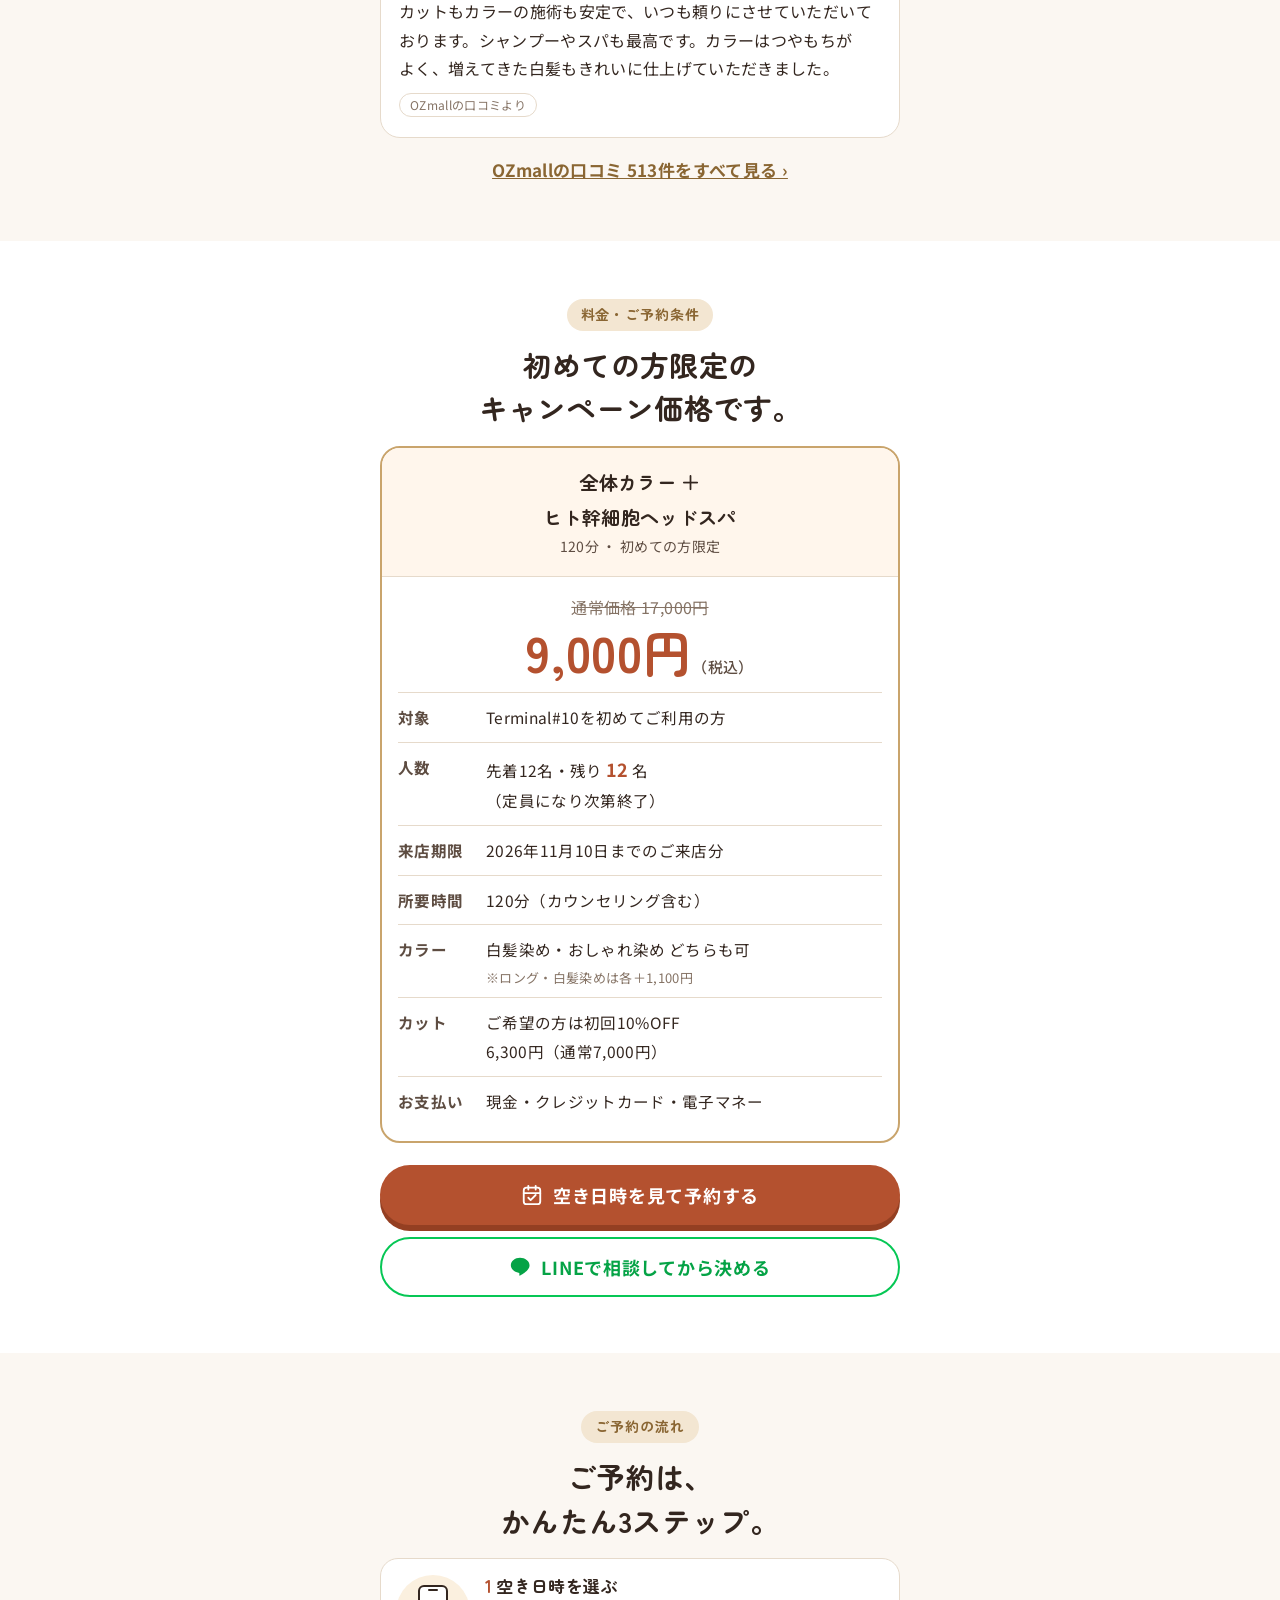
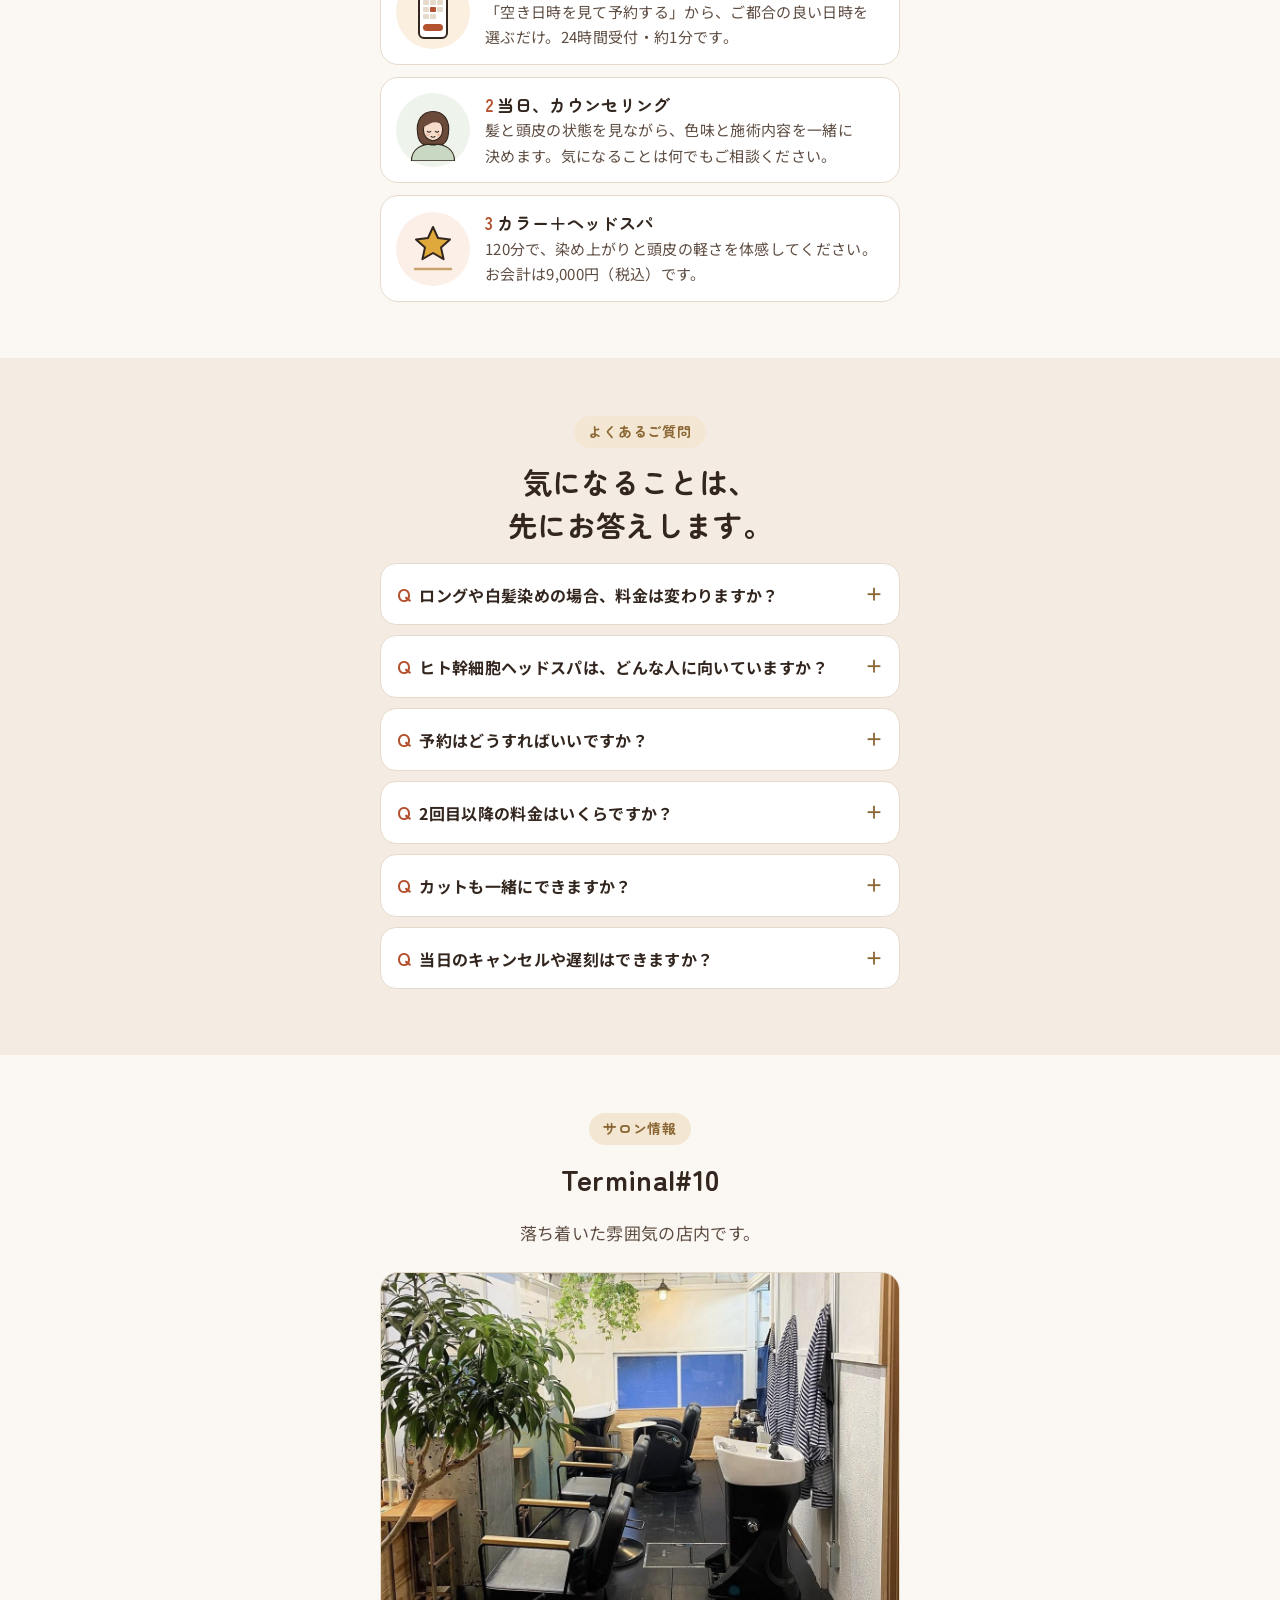
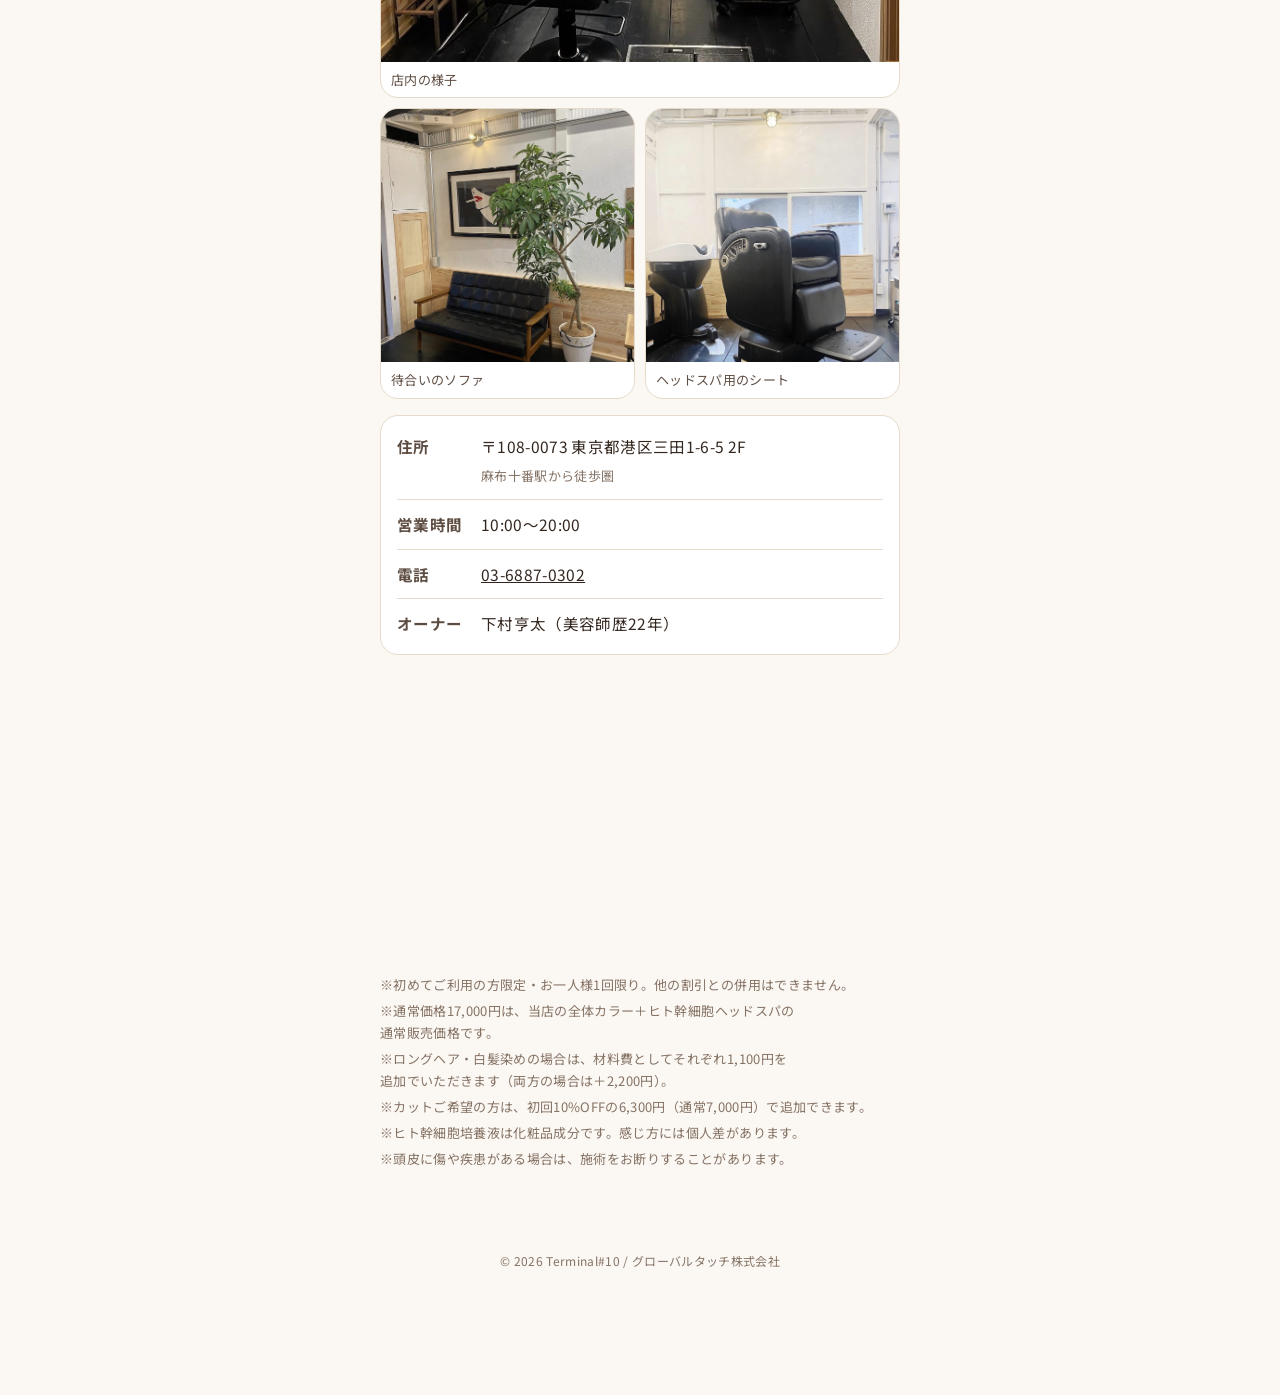
==== commit 236ceca8: "LP v25: long+gray surcharge stacks" ====
--- a/index.html
+++ b/index.html
@@ -256,7 +256,7 @@
         <span class="offer__arrow" aria-hidden="true">▶</span>
         <span class="offer__now">9,000円<small>税込</small></span>
       </div>
-      <div class="offer__note">カット追加は初回10%OFFの6,300円<small>※ロング・白髪染めは＋1,100円</small></div>
+      <div class="offer__note">カット追加は初回10%OFFの6,300円<small>※ロング・白髪染めは各＋1,100円</small></div>
       <div class="deadline">受付終了まで あと <b class="js-days">30</b> 日<small>11月10日ご来店分まで</small></div>
     </div>
 
@@ -541,7 +541,7 @@
         <dt>人数</dt><dd>先着12名・残り <b class="js-left">12</b> 名<br>（定員になり次第終了）</dd>
         <dt>来店期限</dt><dd>2026年11月10日までのご来店分</dd>
         <dt>所要時間</dt><dd>120分（カウンセリング含む）</dd>
-        <dt>カラー</dt><dd>白髪染め・おしゃれ染め どちらも可<small>※ロング・白髪染めは＋1,100円</small></dd>
+        <dt>カラー</dt><dd>白髪染め・おしゃれ染め どちらも可<small>※ロング・白髪染めは各＋1,100円</small></dd>
         <dt>カット</dt><dd>ご希望の方は初回10%OFF<br>6,300円（通常7,000円）</dd>
         <dt>お支払い</dt><dd>現金・クレジットカード・電子マネー</dd>
       </dl>
@@ -578,7 +578,7 @@
   <div class="wrap">
     <div class="center"><span class="eyebrow">よくあるご質問</span></div>
     <h2 class="ttl center">気になることは、<br>先にお答えします。</h2>
-    <details><summary>ロングや白髪染めの場合、料金は変わりますか？</summary><p>ロングヘアの方・白髪染めの方は、材料費として1,100円を追加でいただきます。</p></details>
+    <details><summary>ロングや白髪染めの場合、料金は変わりますか？</summary><p>ロングヘアの方・白髪染めの方は、材料費としてそれぞれ1,100円を追加でいただきます（ロングで白髪染めの場合は＋2,200円）。</p></details>
     <details><summary>ヒト幹細胞ヘッドスパは、どんな人に向いていますか？</summary><p>白髪や髪のハリ・コシ、頭皮のベタつき・乾燥が気になる方に選ばれています。頭皮にトラブルがある場合は、当日のカウンセリングで施術内容を調整します。</p></details>
     <details><summary>予約はどうすればいいですか？</summary><p>「空き日時を見て予約する」から24時間ネット予約できます。相談してから決めたい方はLINEからどうぞ。</p></details>
     <details><summary>2回目以降の料金はいくらですか？</summary><p>全体カラー＋ヒト幹細胞ヘッドスパは通常17,000円です。4週以内の根元リタッチは4,200円、次回予約をお取りいただくと10%OFFになります。初回のカウンセリングで、ご予算に合う通い方をご提案します。</p></details>
@@ -612,7 +612,7 @@
     <ul class="notes">
       <li>※初めてご利用の方限定・お一人様1回限り。他の割引との併用はできません。</li>
       <li>※通常価格17,000円は、当店の全体カラー＋ヒト幹細胞ヘッドスパの通常販売価格です。</li>
-      <li>※ロングヘア・白髪染めの場合は、材料費として1,100円を追加でいただきます。</li>
+      <li>※ロングヘア・白髪染めの場合は、材料費としてそれぞれ1,100円を追加でいただきます（両方の場合は＋2,200円）。</li>
       <li>※カットご希望の方は、初回10%OFFの6,300円（通常7,000円）で追加できます。</li>
       <li>※ヒト幹細胞培養液は化粧品成分です。感じ方には個人差があります。</li>
       <li>※頭皮に傷や疾患がある場合は、施術をお断りすることがあります。</li>
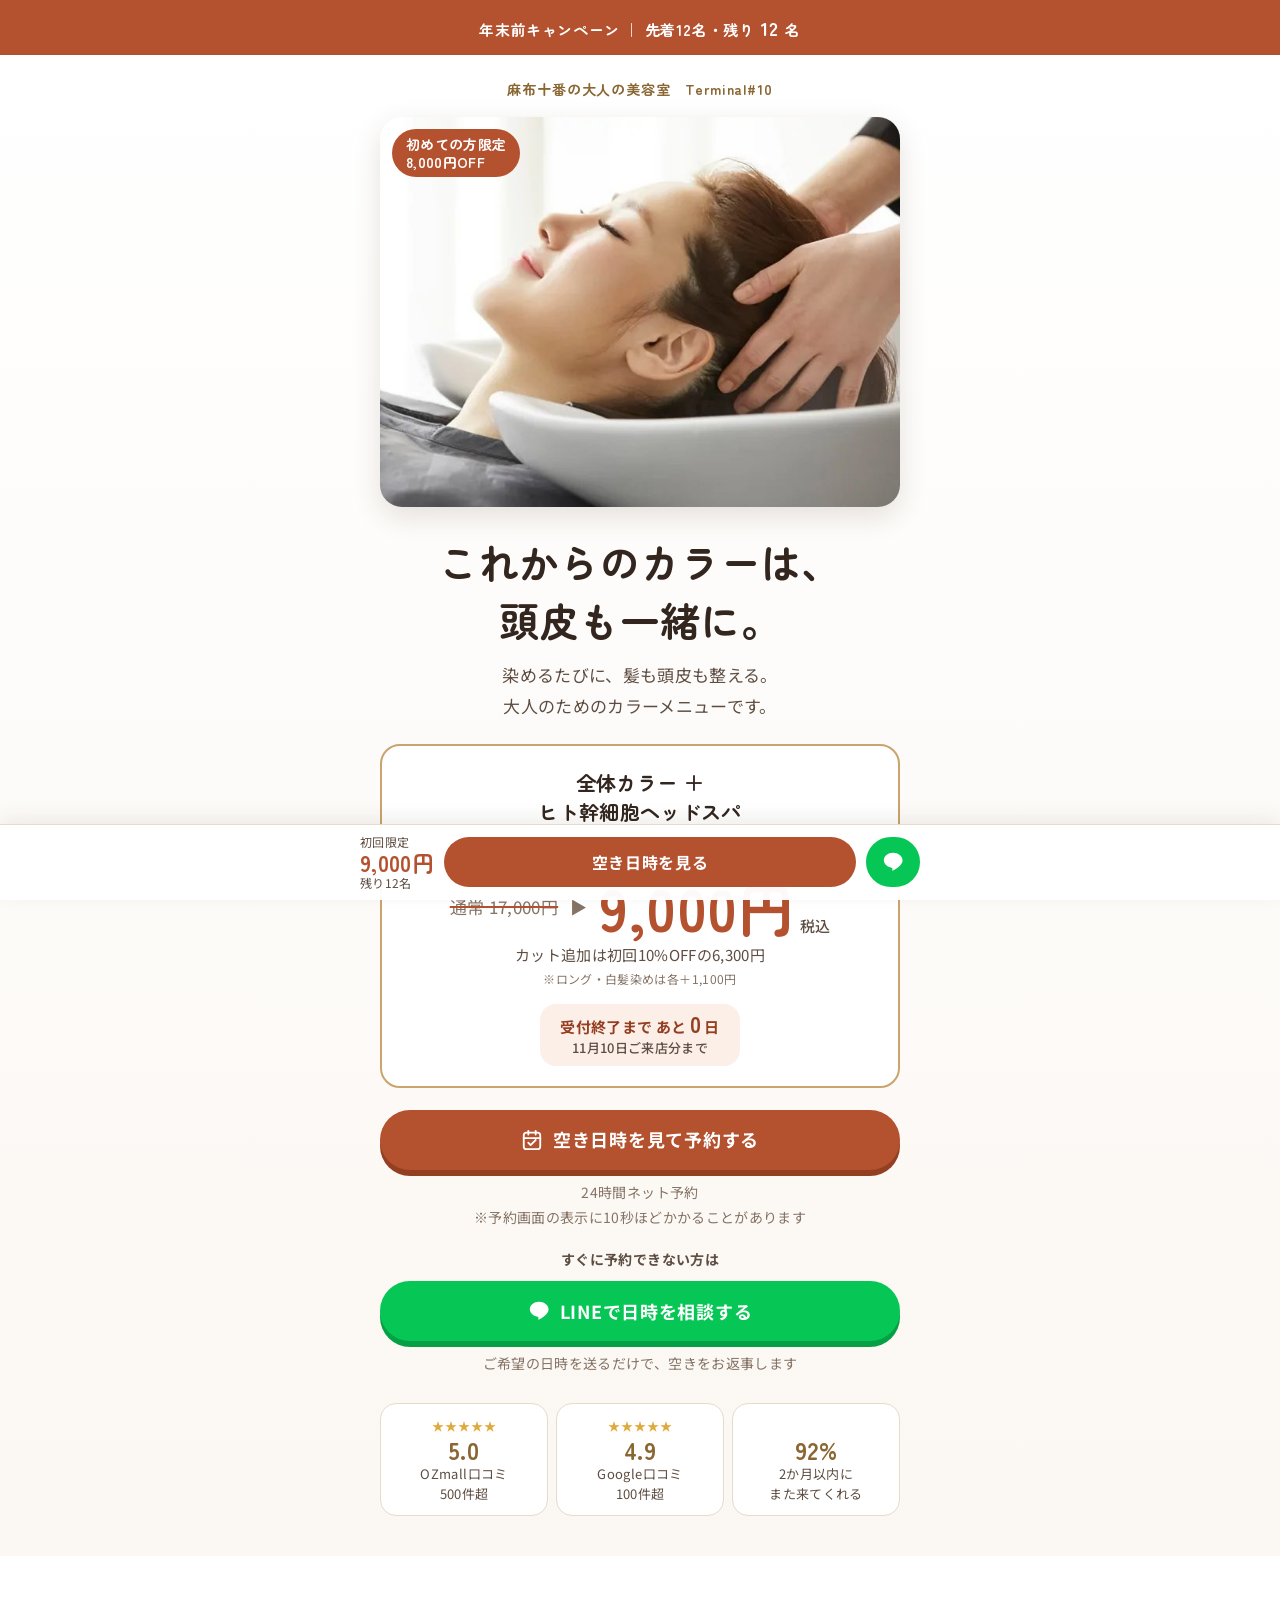
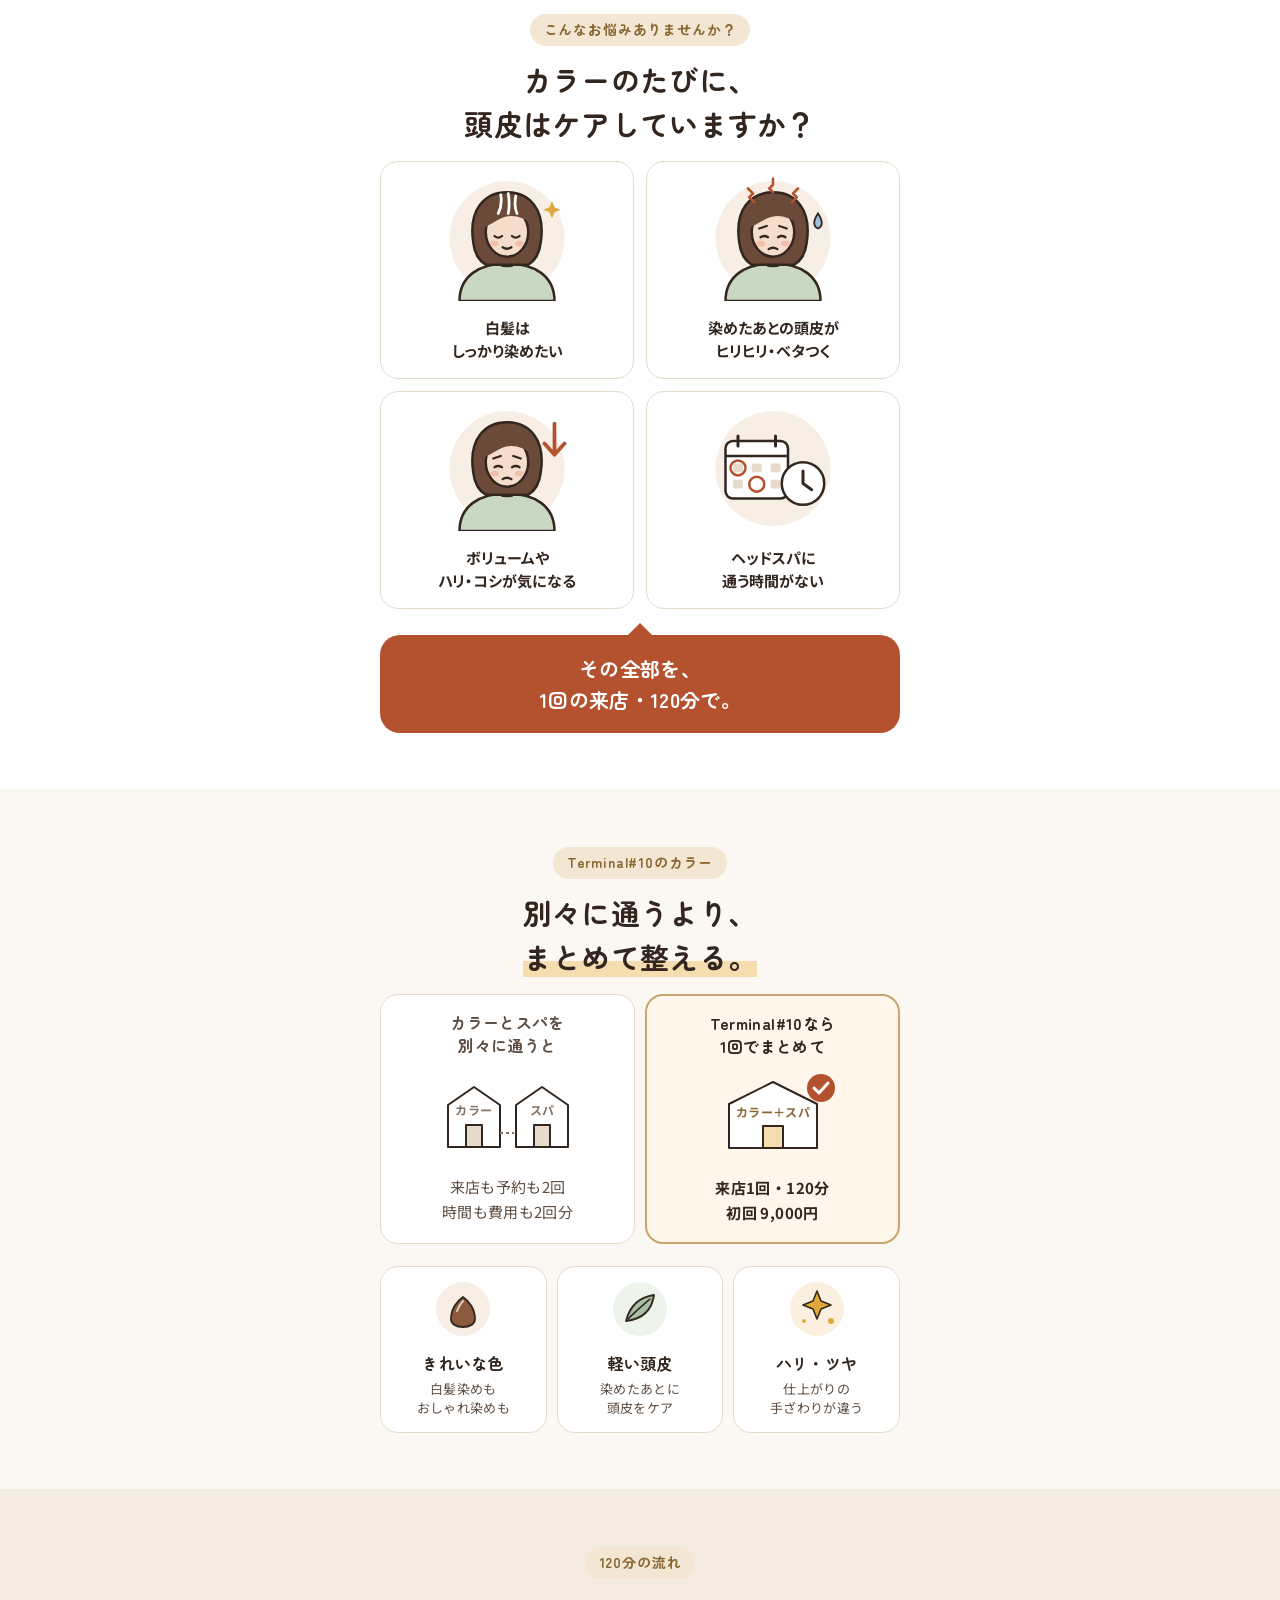
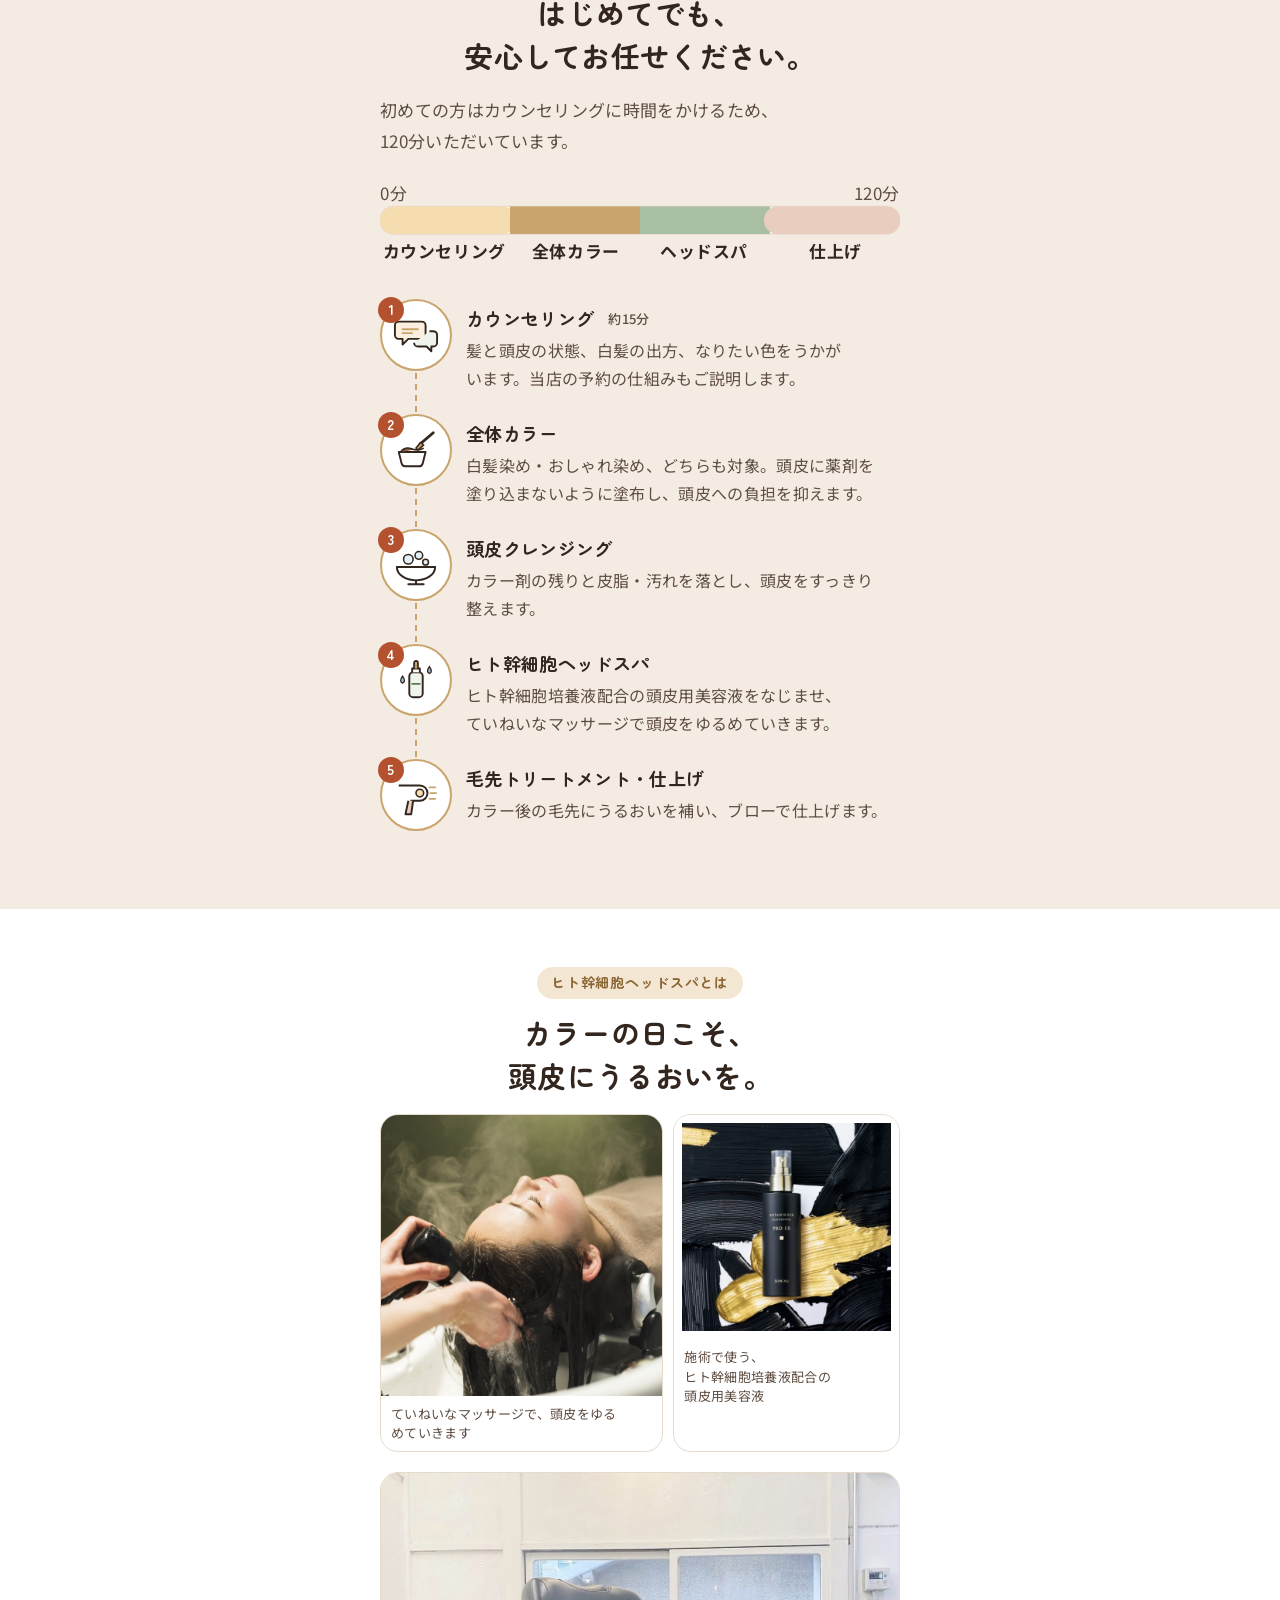
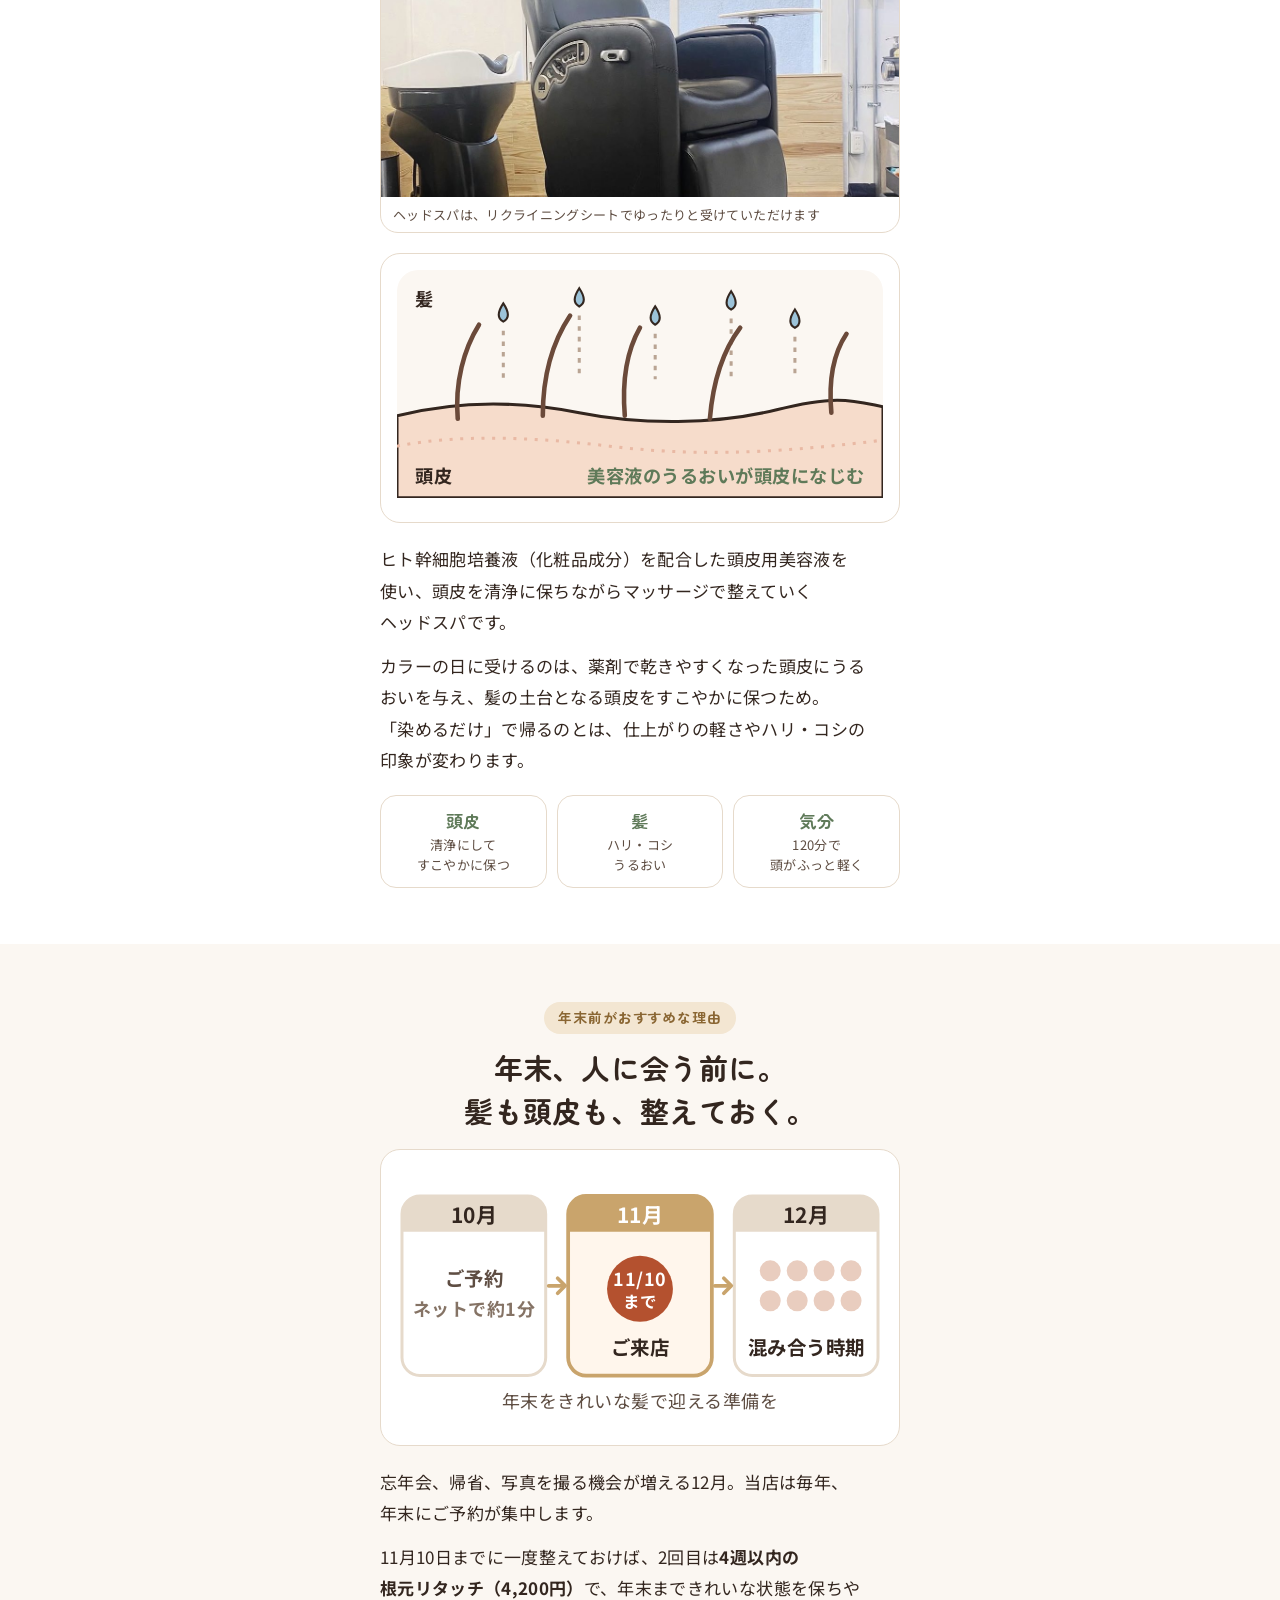
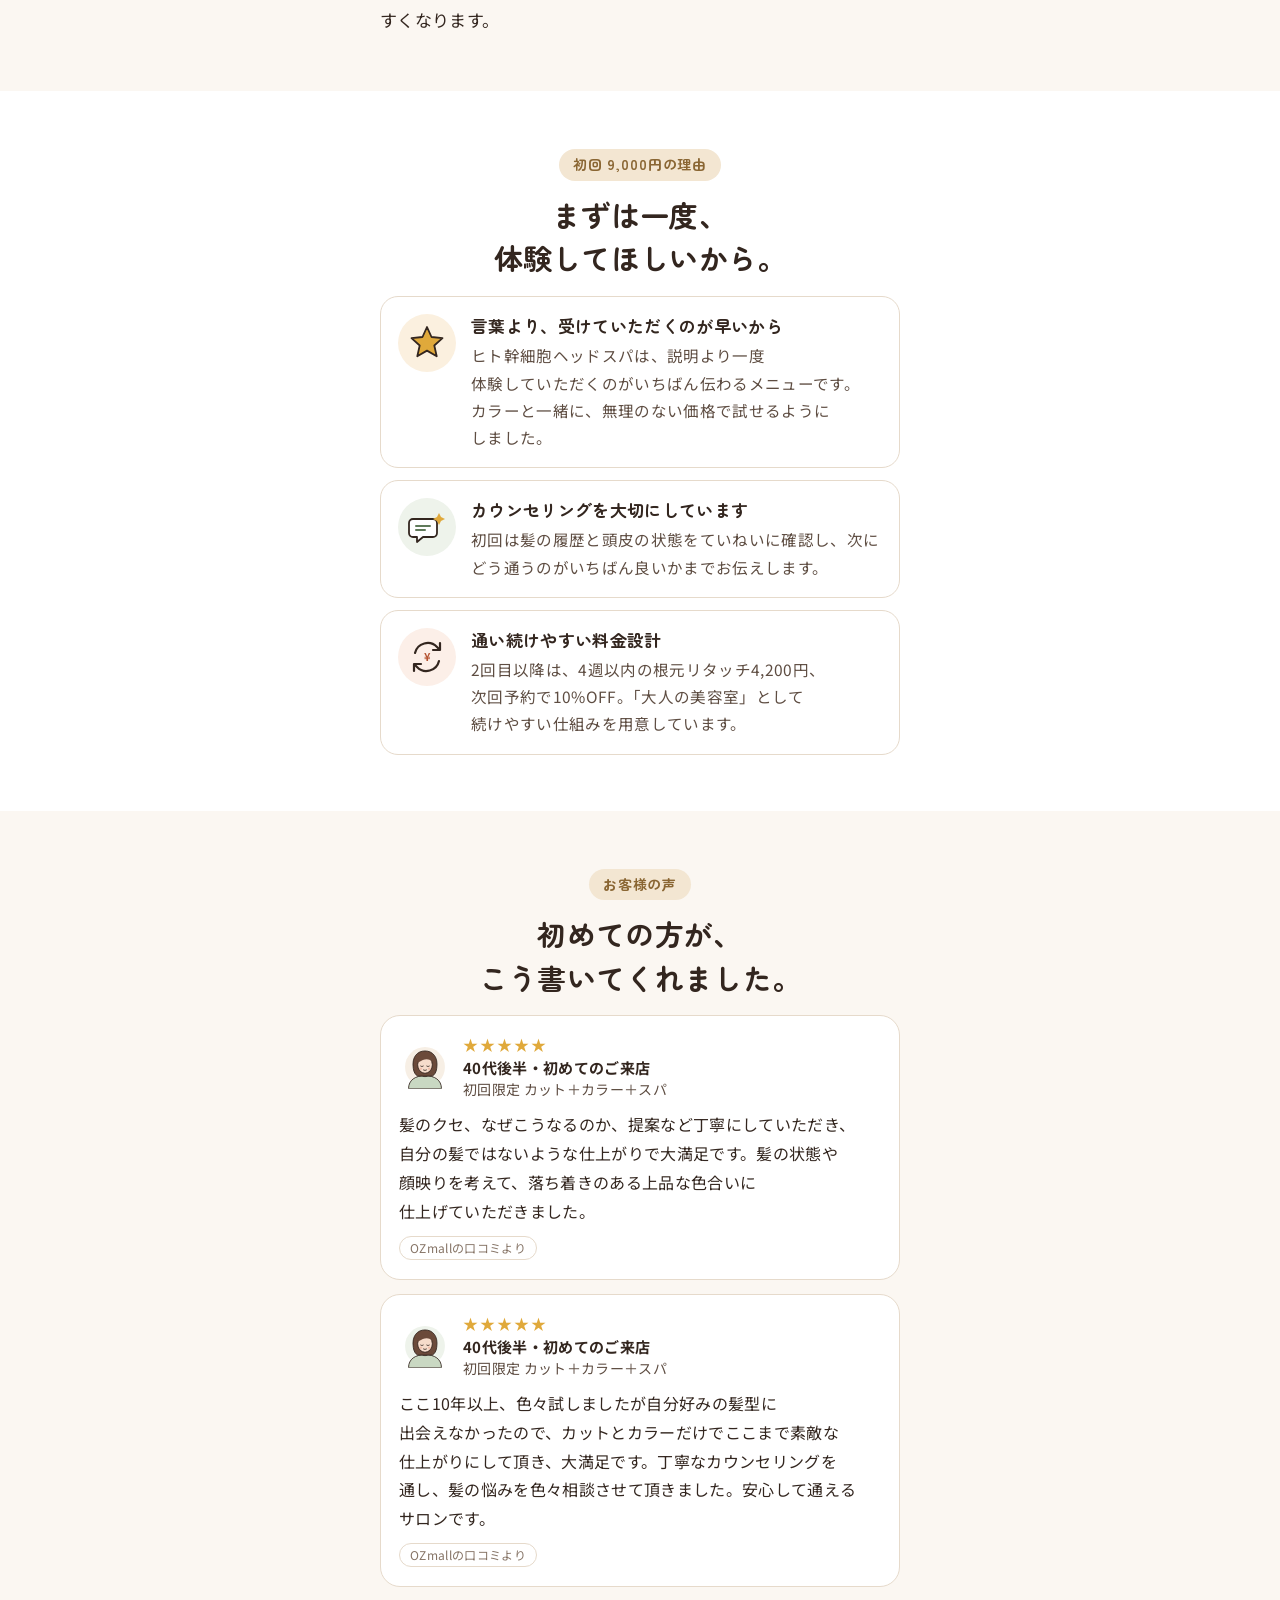
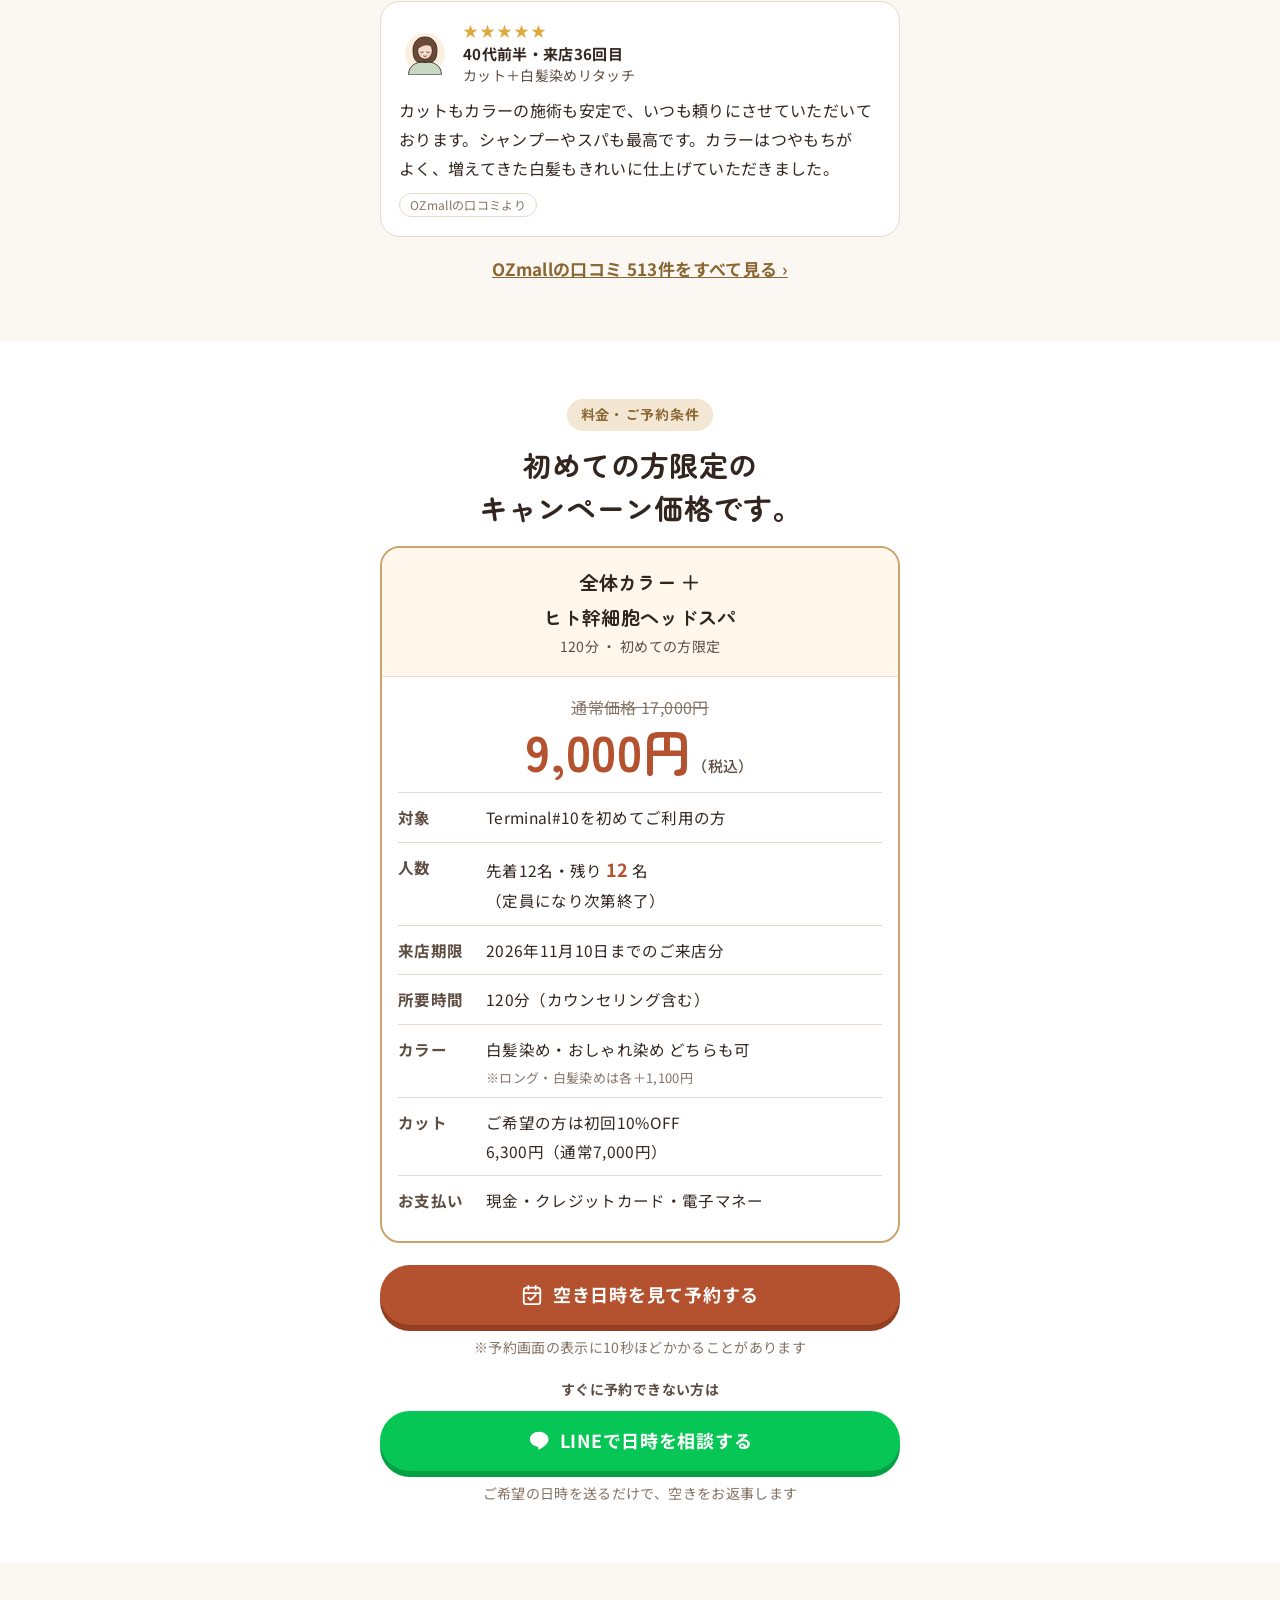
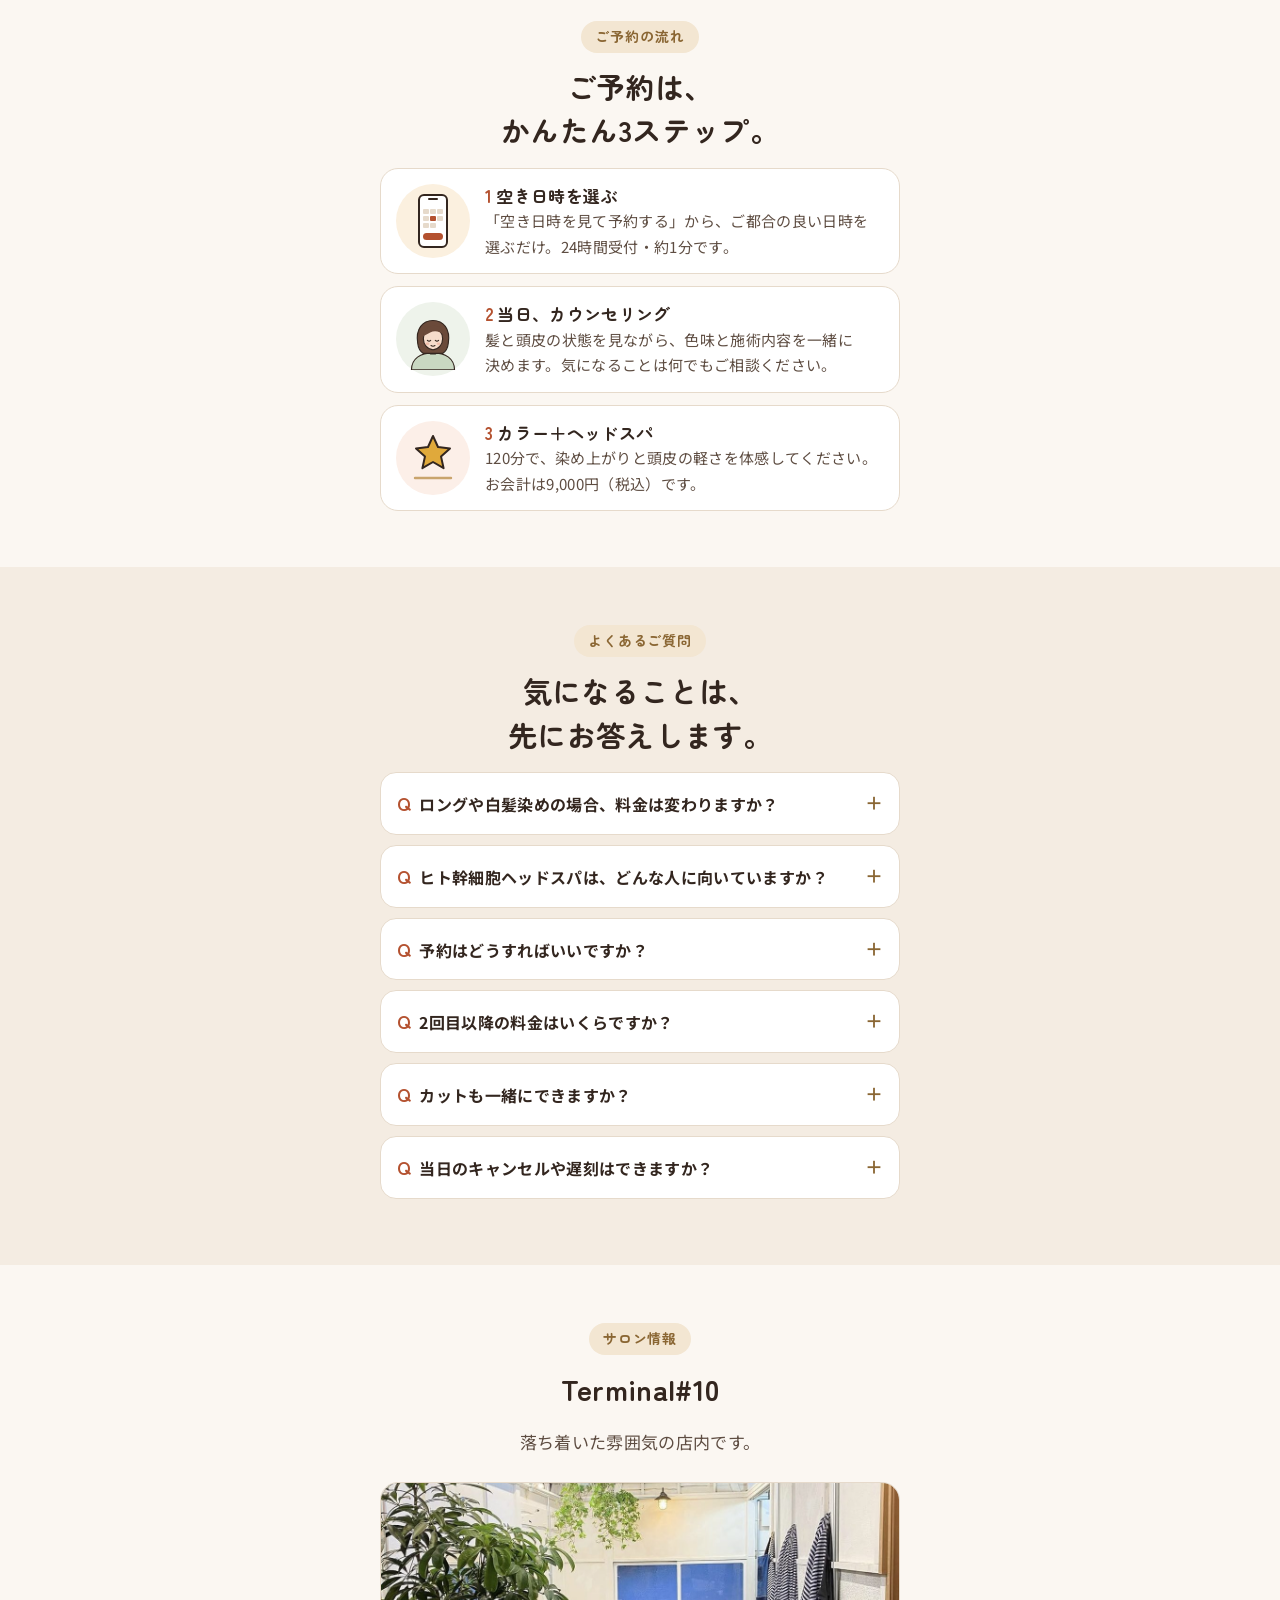
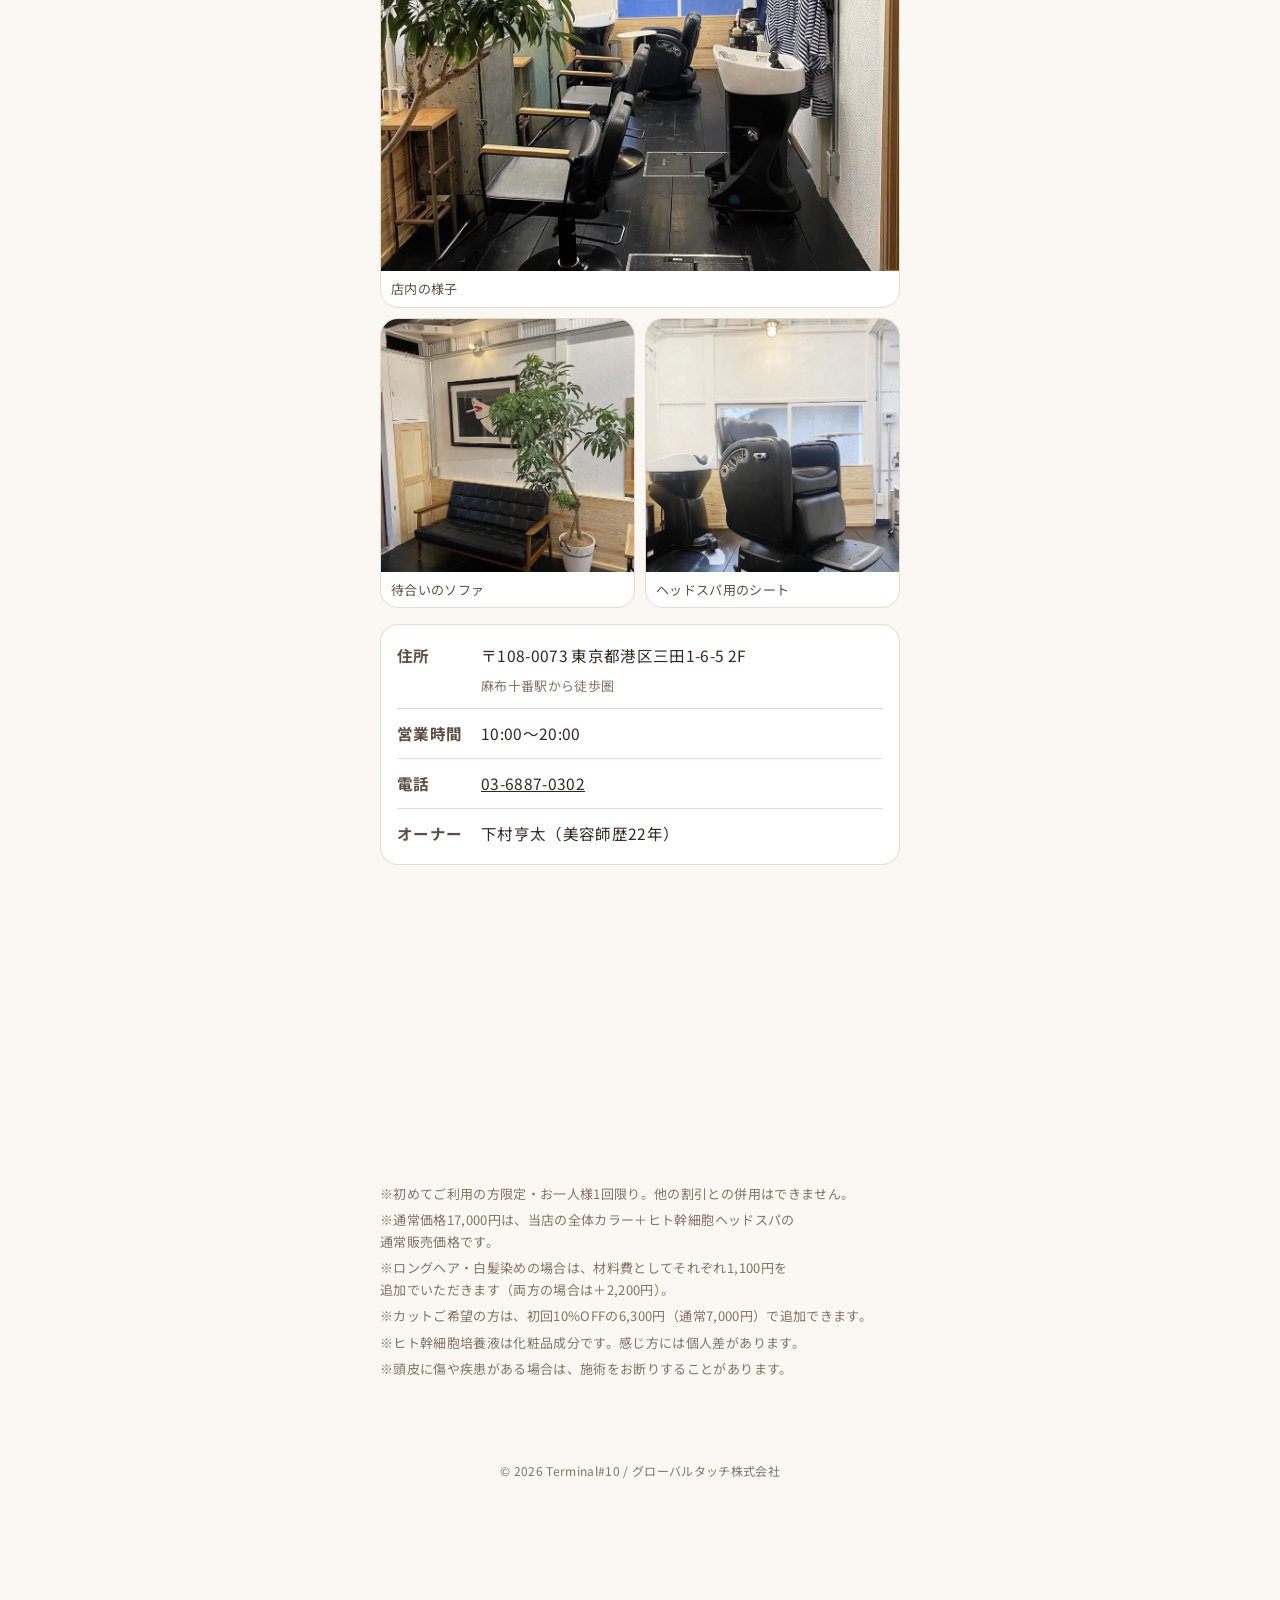
==== commit 33f733d3: "LP v26: loading note + prominent LINE CTA" ====
--- a/index.html
+++ b/index.html
@@ -78,7 +78,9 @@
 .btn svg{width:22px;height:22px;flex:none}
 .btn--main{background:var(--terra);color:#fff;box-shadow:0 6px 0 var(--terra-dk)}
 .btn--main:active{transform:translateY(3px);box-shadow:0 3px 0 var(--terra-dk)}
-.btn--line{background:var(--white);color:#05A346;border:2px solid var(--line-green)}
+.btn--line{background:var(--line-green);color:#fff;border:2px solid var(--line-green);box-shadow:0 6px 0 #04A043}
+.btn--line:active{transform:translateY(3px);box-shadow:0 3px 0 #04A043}
+.cta__or{text-align:center;font-size:14px;font-weight:700;color:var(--ink2);margin:4px 0 -4px}
 .btn:focus-visible{outline:3px solid var(--gold);outline-offset:3px}
 .cta__note{text-align:center;font-size:14px;color:var(--muted);margin-top:-2px}
 .trust{display:grid;grid-template-columns:repeat(3,1fr);gap:8px;margin-top:26px}
@@ -262,8 +264,10 @@
 
     <div class="cta">
       <a class="btn btn--main js-book" href="#"><svg><use href="#i-cal"/></svg>空き日時を見て予約する</a>
-      <div class="cta__note">24時間ネット予約・約1分で完了します</div>
-      <a class="btn btn--line" href="https://lin.ee/7M5qu3E" target="_blank" rel="noopener"><svg><use href="#i-line"/></svg>LINEで相談してから決める</a>
+      <div class="cta__note">24時間ネット予約<br>※予約画面の表示に10秒ほどかかることがあります</div>
+      <div class="cta__or">すぐに予約できない方は</div>
+      <a class="btn btn--line js-line" href="https://lin.ee/7M5qu3E" target="_blank" rel="noopener"><svg><use href="#i-line"/></svg>LINEで日時を相談する</a>
+      <div class="cta__note">ご希望の日時を送るだけで、空きをお返事します</div>
     </div>
 
     <div class="trust">
@@ -548,7 +552,10 @@
     </div>
     <div class="cta">
       <a class="btn btn--main js-book" href="#"><svg><use href="#i-cal"/></svg>空き日時を見て予約する</a>
-      <a class="btn btn--line" href="https://lin.ee/7M5qu3E" target="_blank" rel="noopener"><svg><use href="#i-line"/></svg>LINEで相談してから決める</a>
+      <div class="cta__note">※予約画面の表示に10秒ほどかかることがあります</div>
+      <div class="cta__or">すぐに予約できない方は</div>
+      <a class="btn btn--line js-line" href="https://lin.ee/7M5qu3E" target="_blank" rel="noopener"><svg><use href="#i-line"/></svg>LINEで日時を相談する</a>
+      <div class="cta__note">ご希望の日時を送るだけで、空きをお返事します</div>
     </div>
   </div>
 </section>
@@ -626,7 +633,7 @@
   <div class="sticky__in">
     <div class="sticky__price">初回限定<b>9,000円</b>残り<span class="js-left">12</span>名</div>
     <a class="btn btn--main js-book" href="#">空き日時を見る</a>
-    <a class="btn btn--line" href="https://lin.ee/7M5qu3E" target="_blank" rel="noopener" aria-label="LINEで相談"><svg><use href="#i-line"/></svg></a>
+    <a class="btn btn--line js-line" href="https://lin.ee/7M5qu3E" target="_blank" rel="noopener" aria-label="LINEで相談"><svg><use href="#i-line"/></svg></a>
   </div>
 </div>
 
@@ -655,6 +662,12 @@
     });
   });
 
+  document.querySelectorAll('.js-line').forEach(function(a){
+    a.addEventListener('click', function(){
+      if (window.fbq) { fbq('trackCustom', 'LineClick', { ad: AD || 'direct' }); fbq('track', 'Contact', { content_name: 'colorspa_line' }); }
+    });
+  });
+
   // Meta計測タグ(IDが空のときは何もしない)
   var META_PIXEL_ID = "922538547376914";
   if (META_PIXEL_ID) {
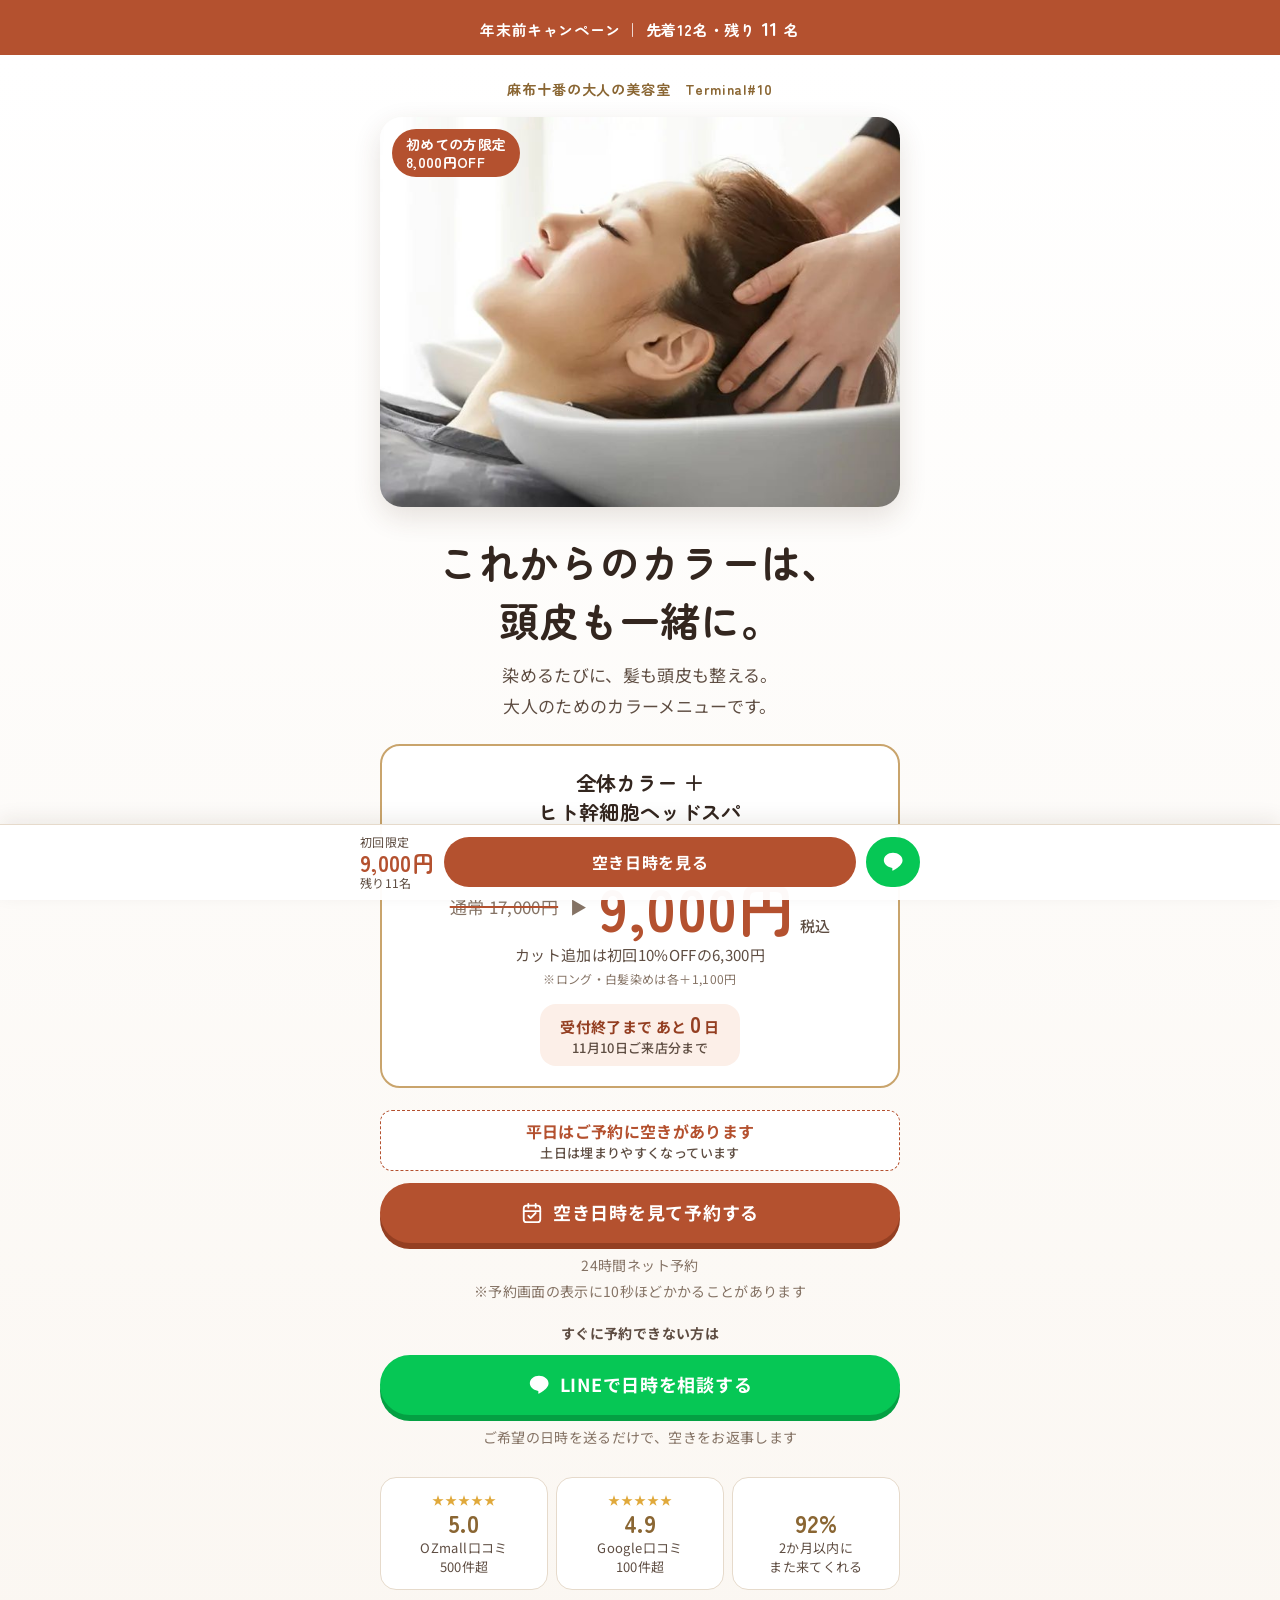
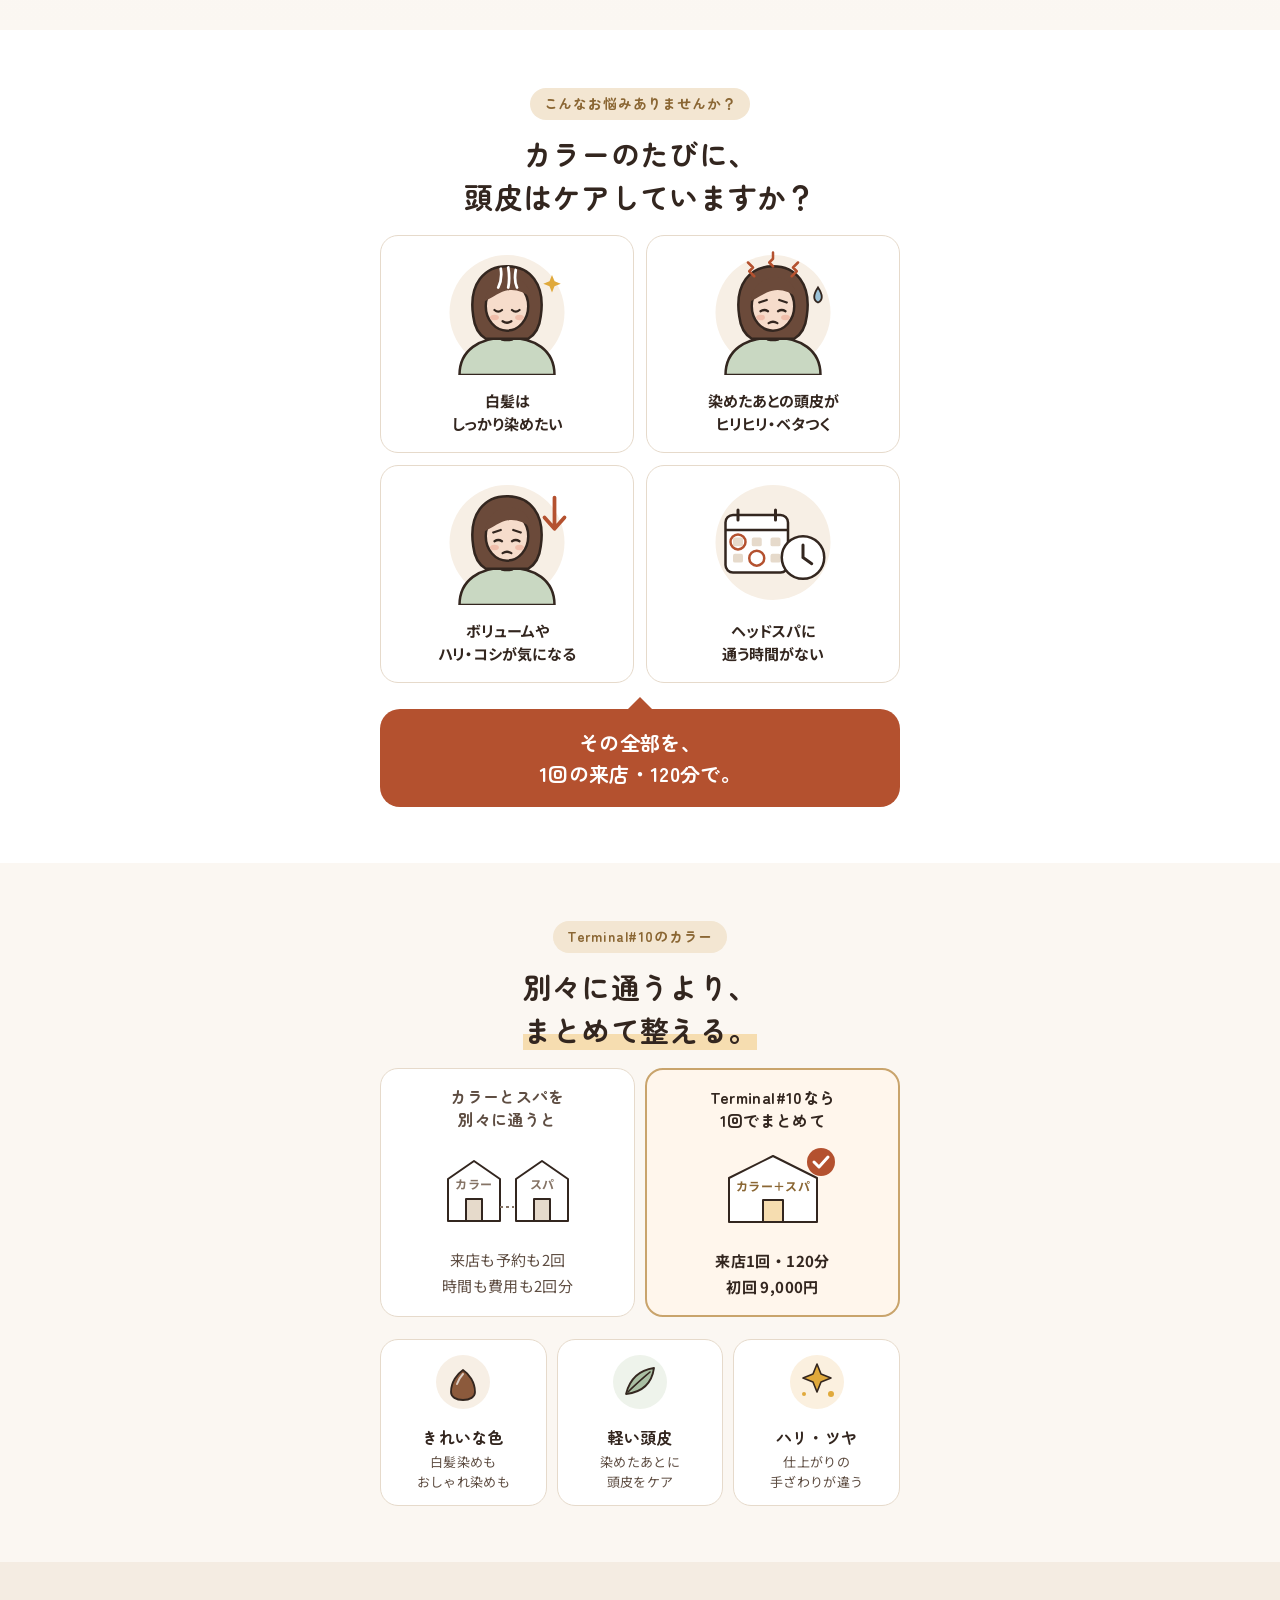
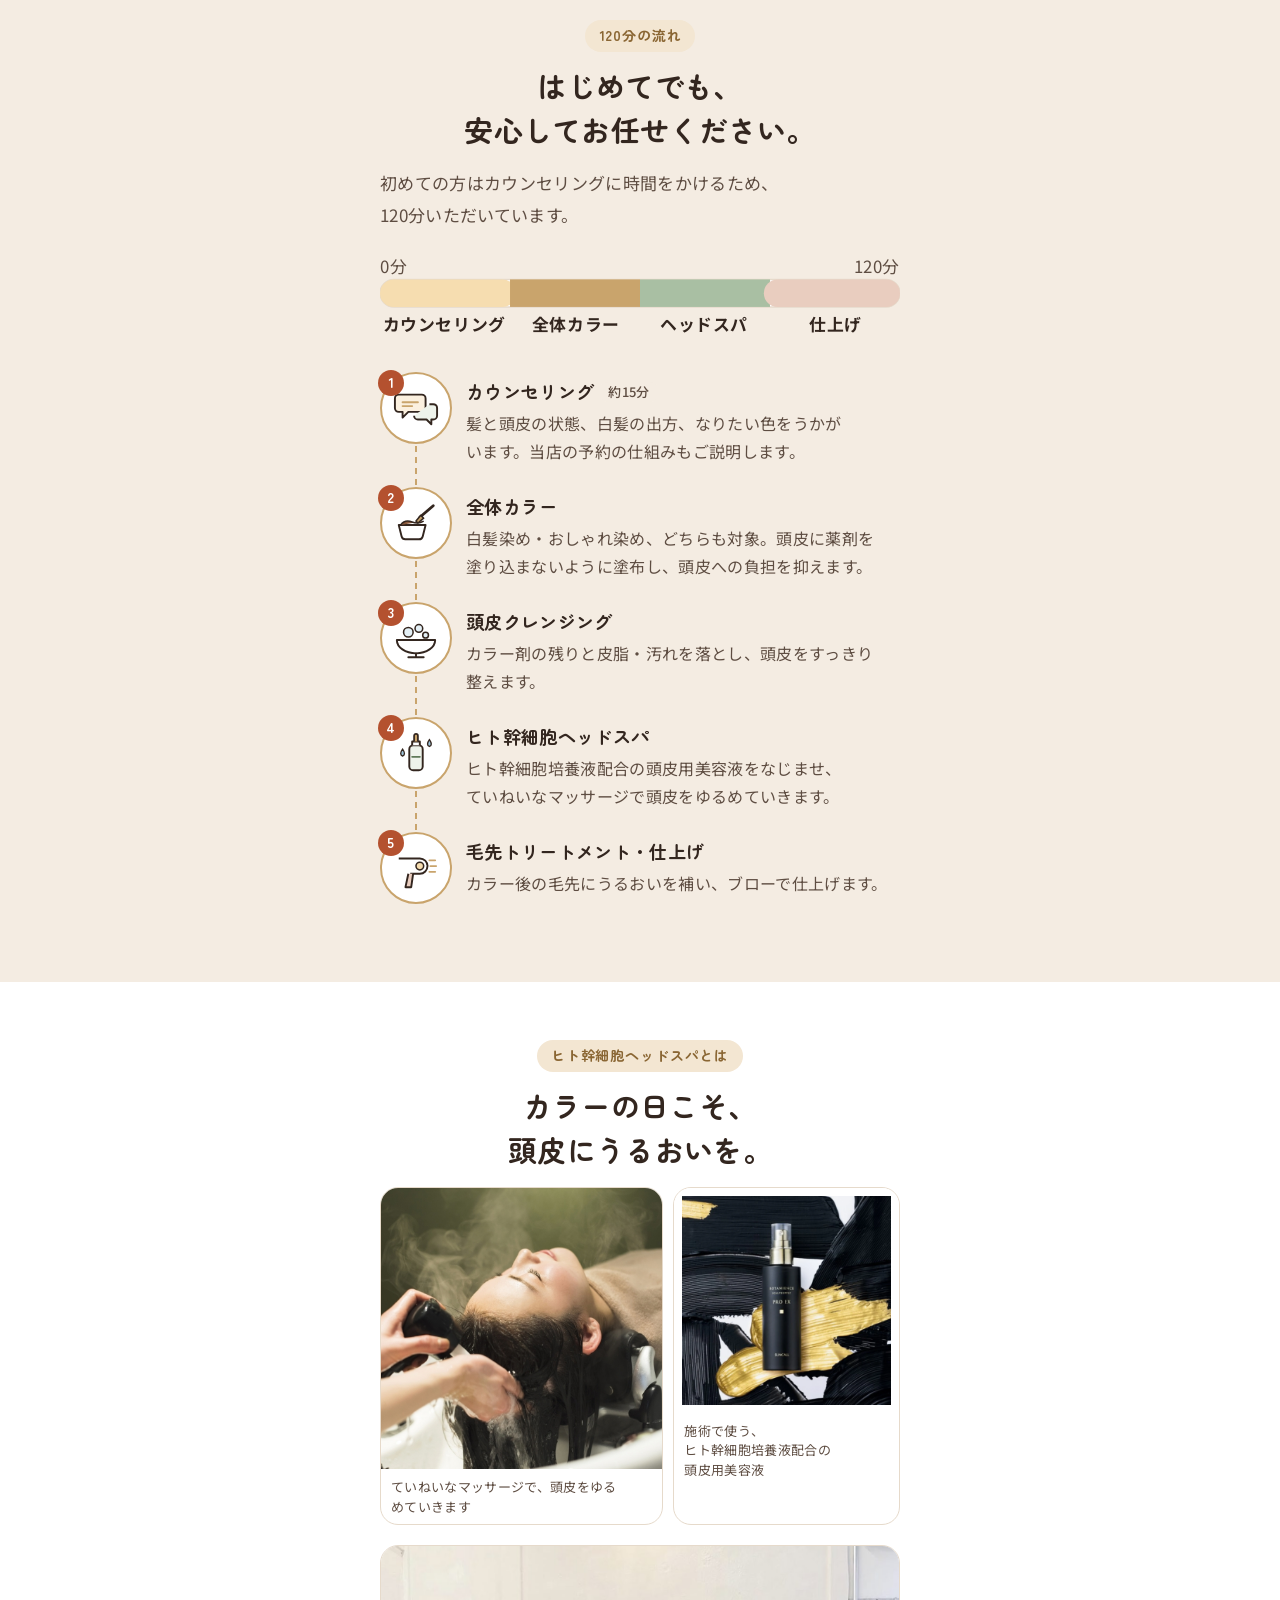
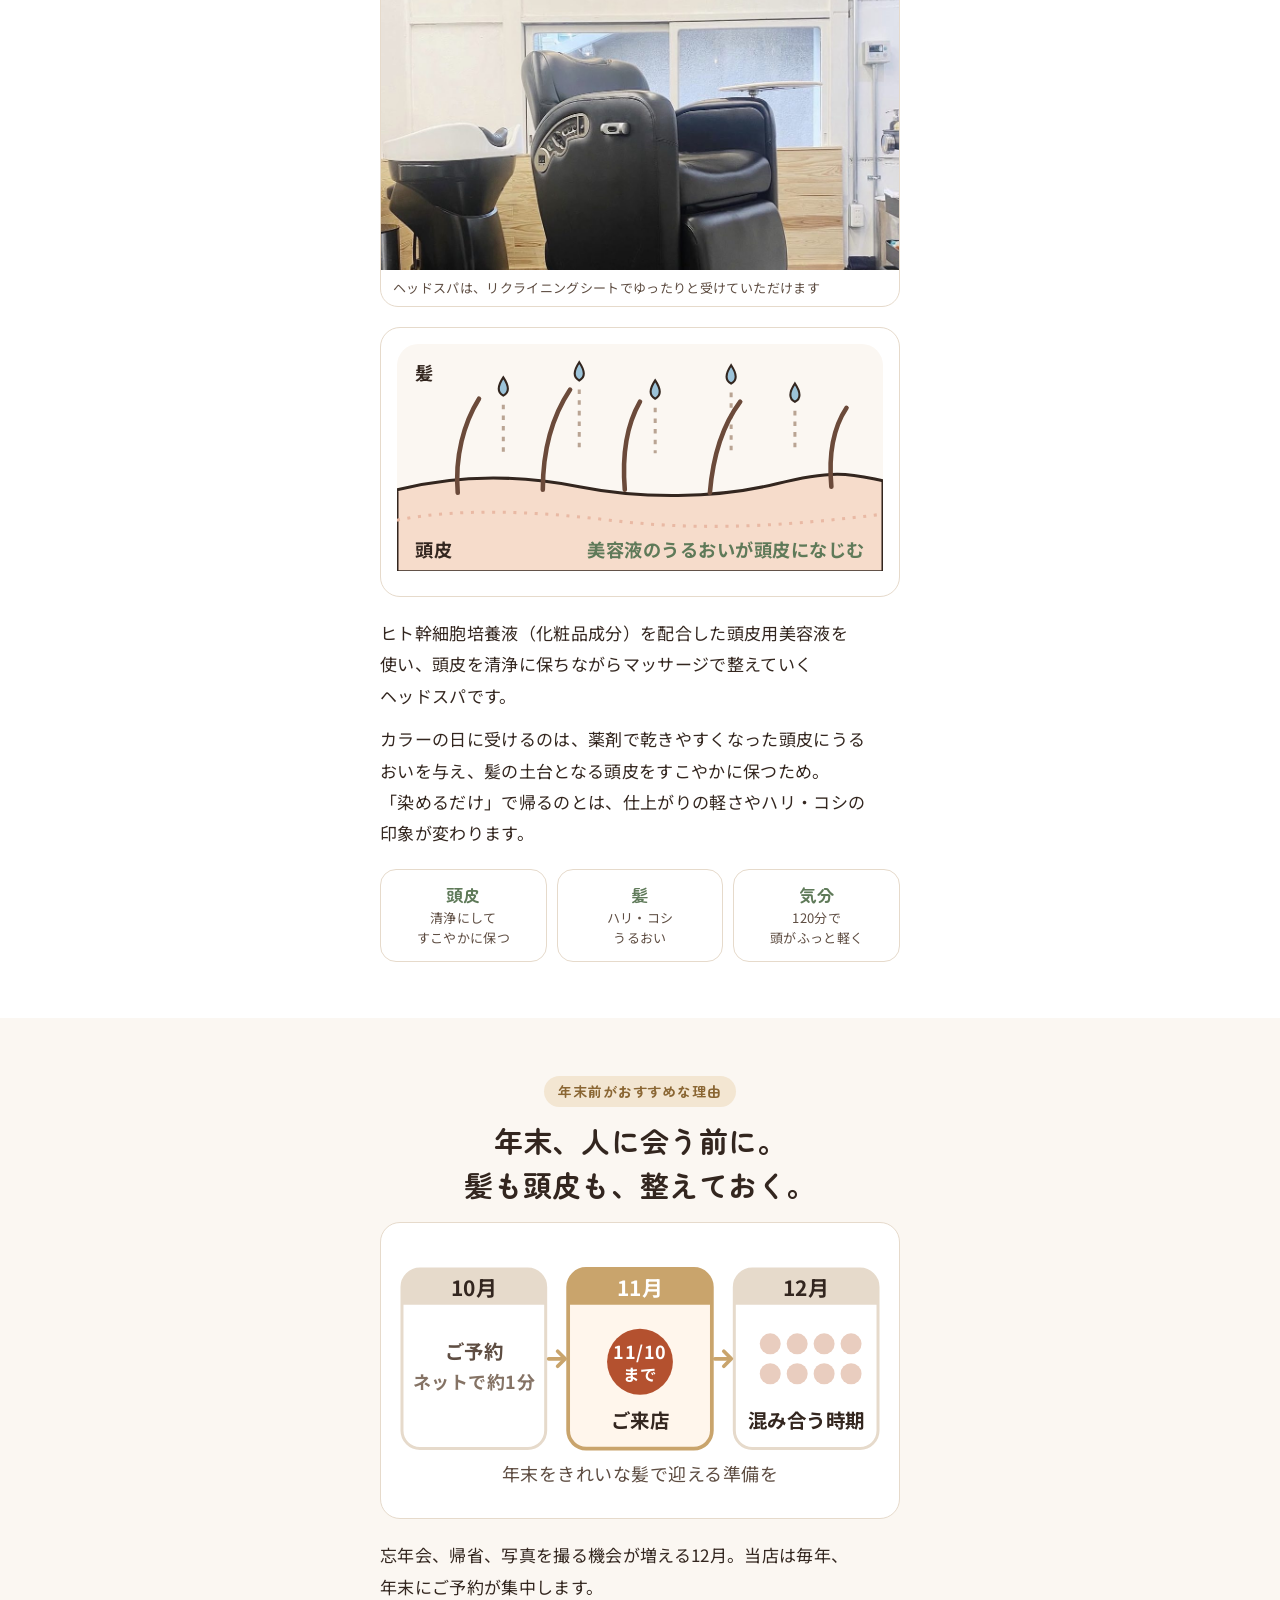
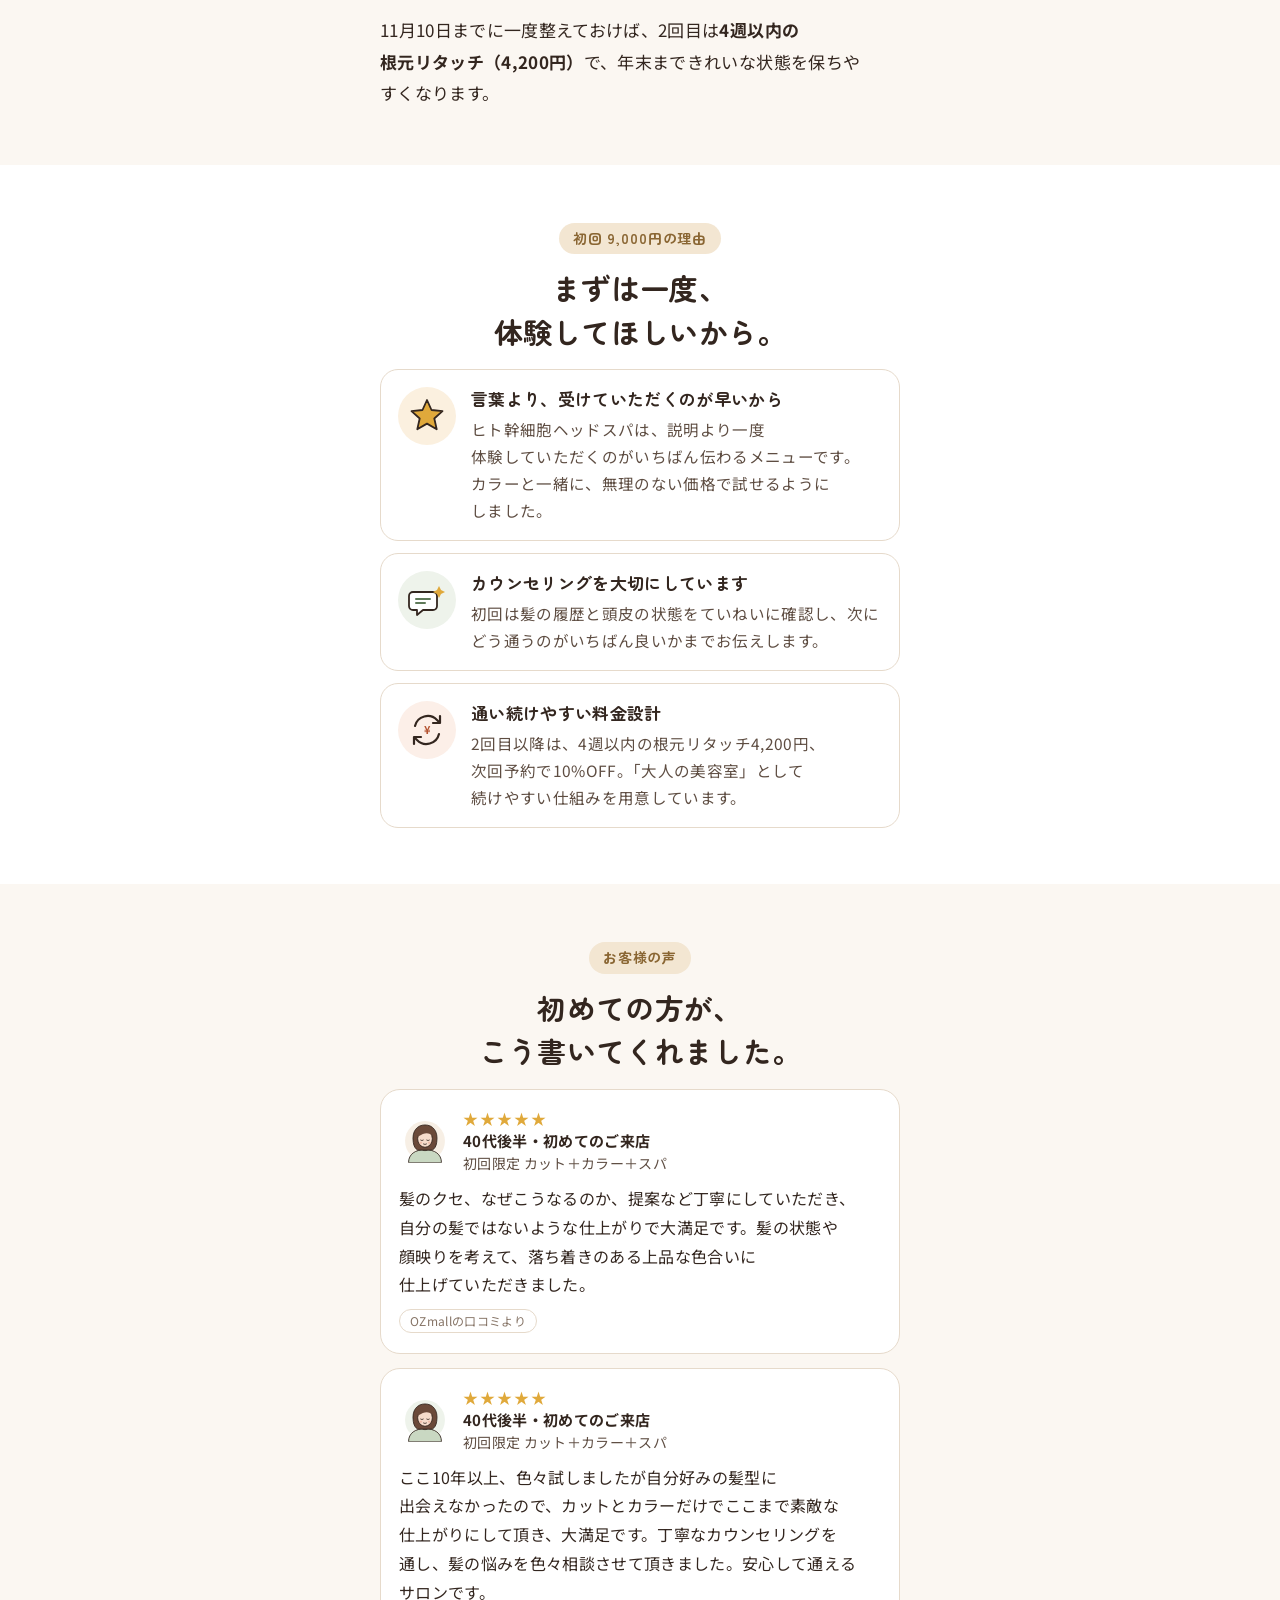
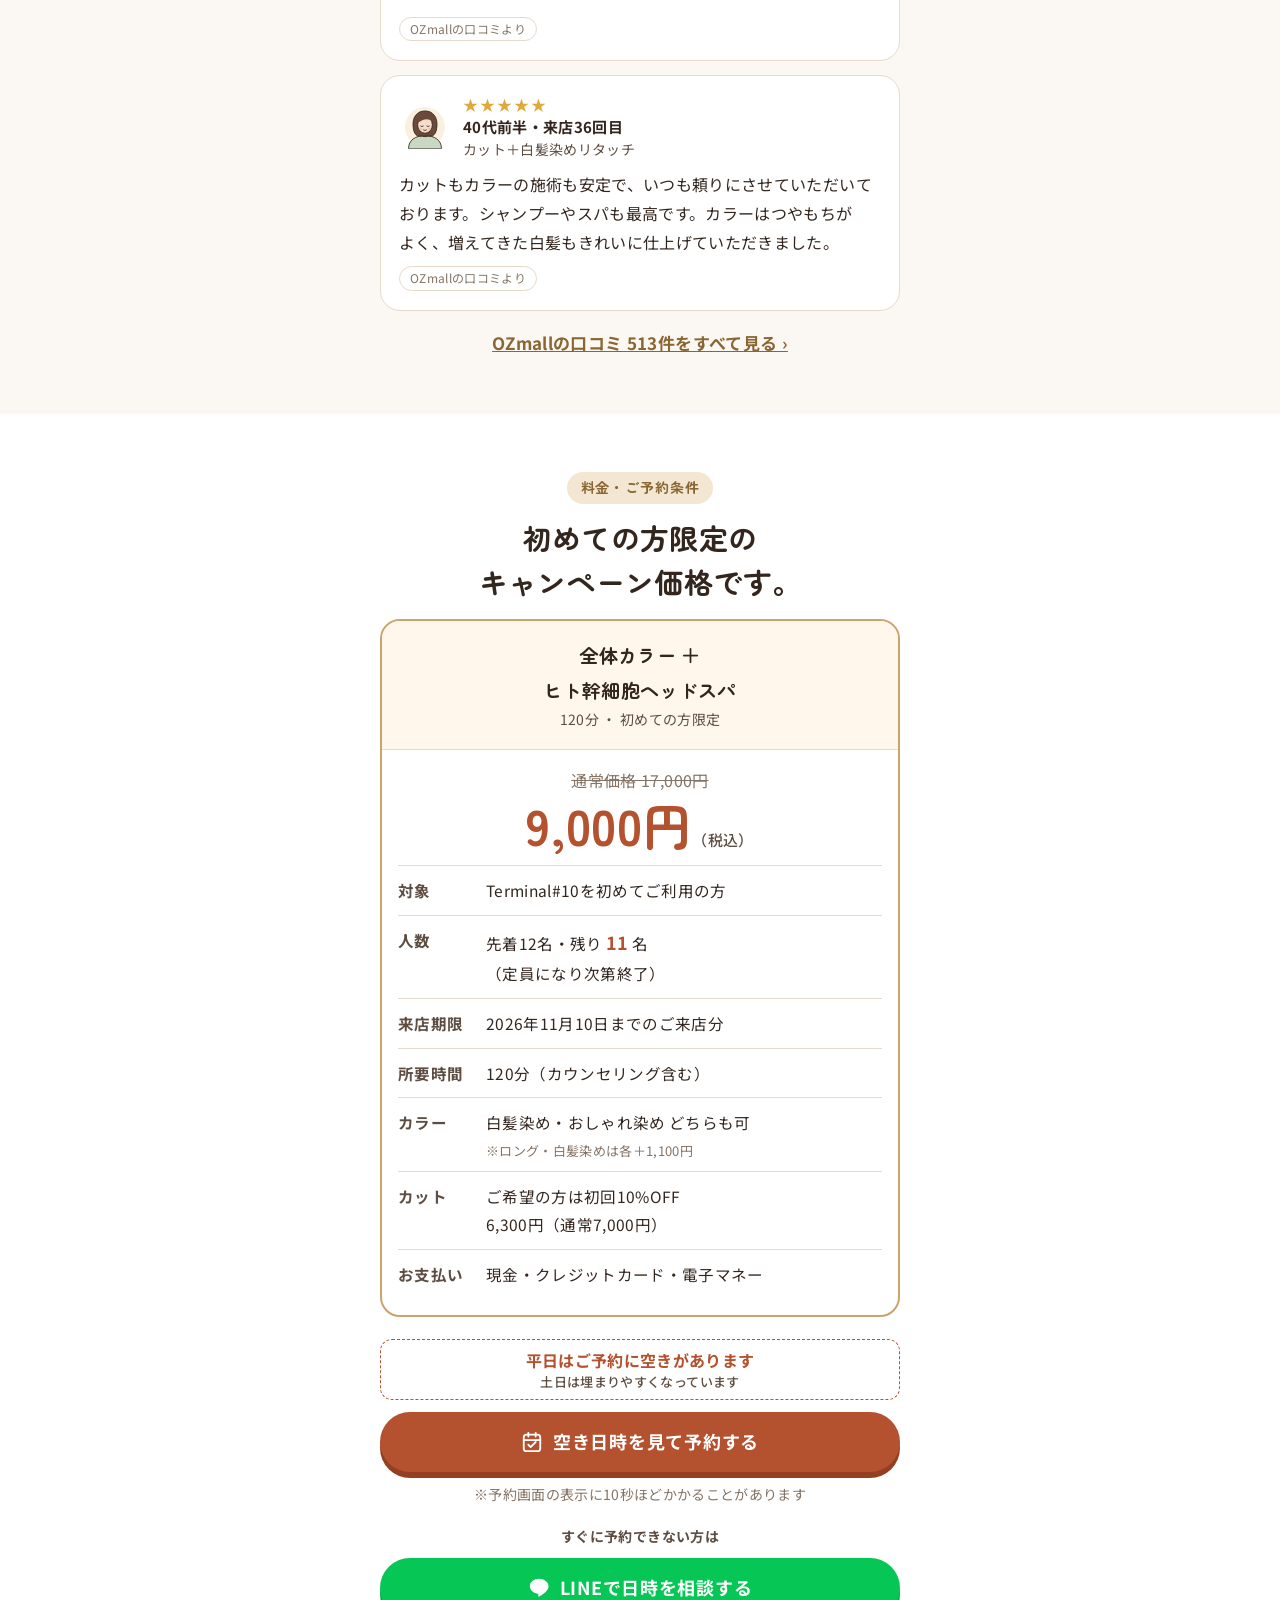
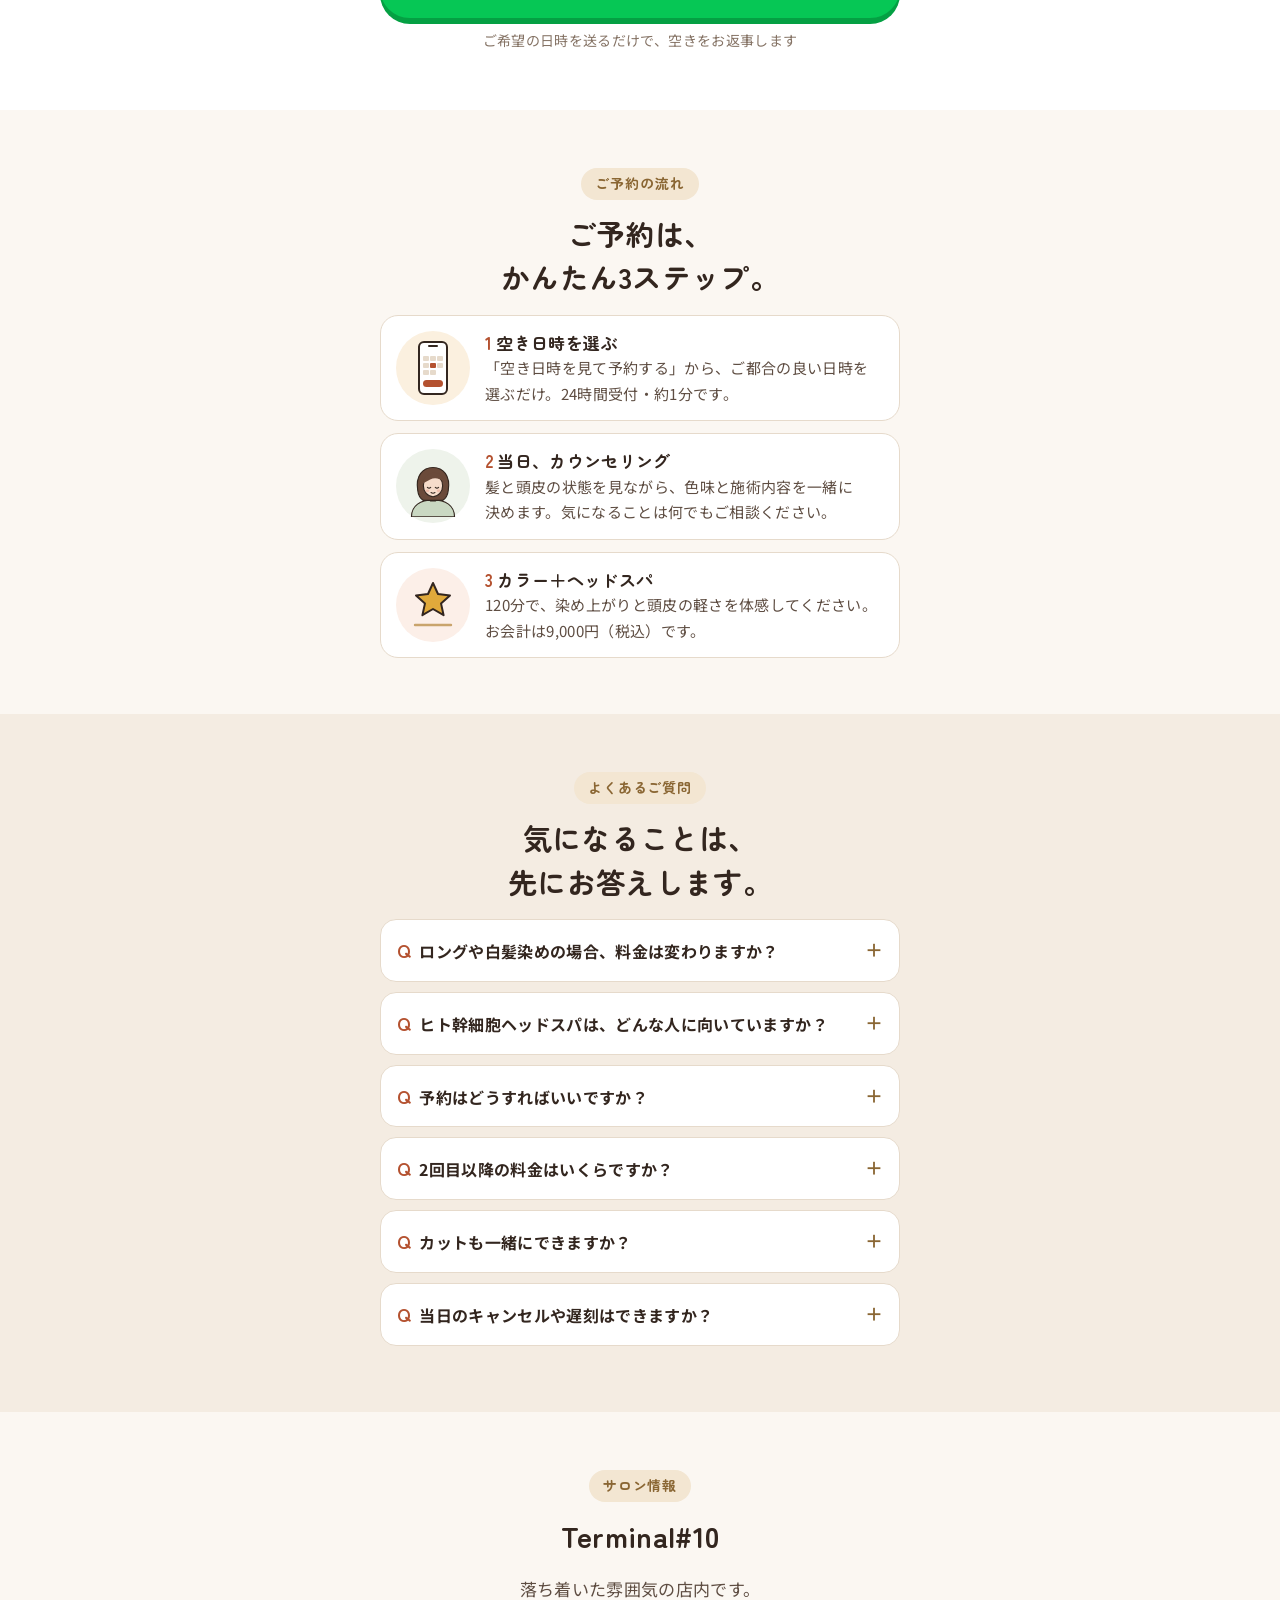
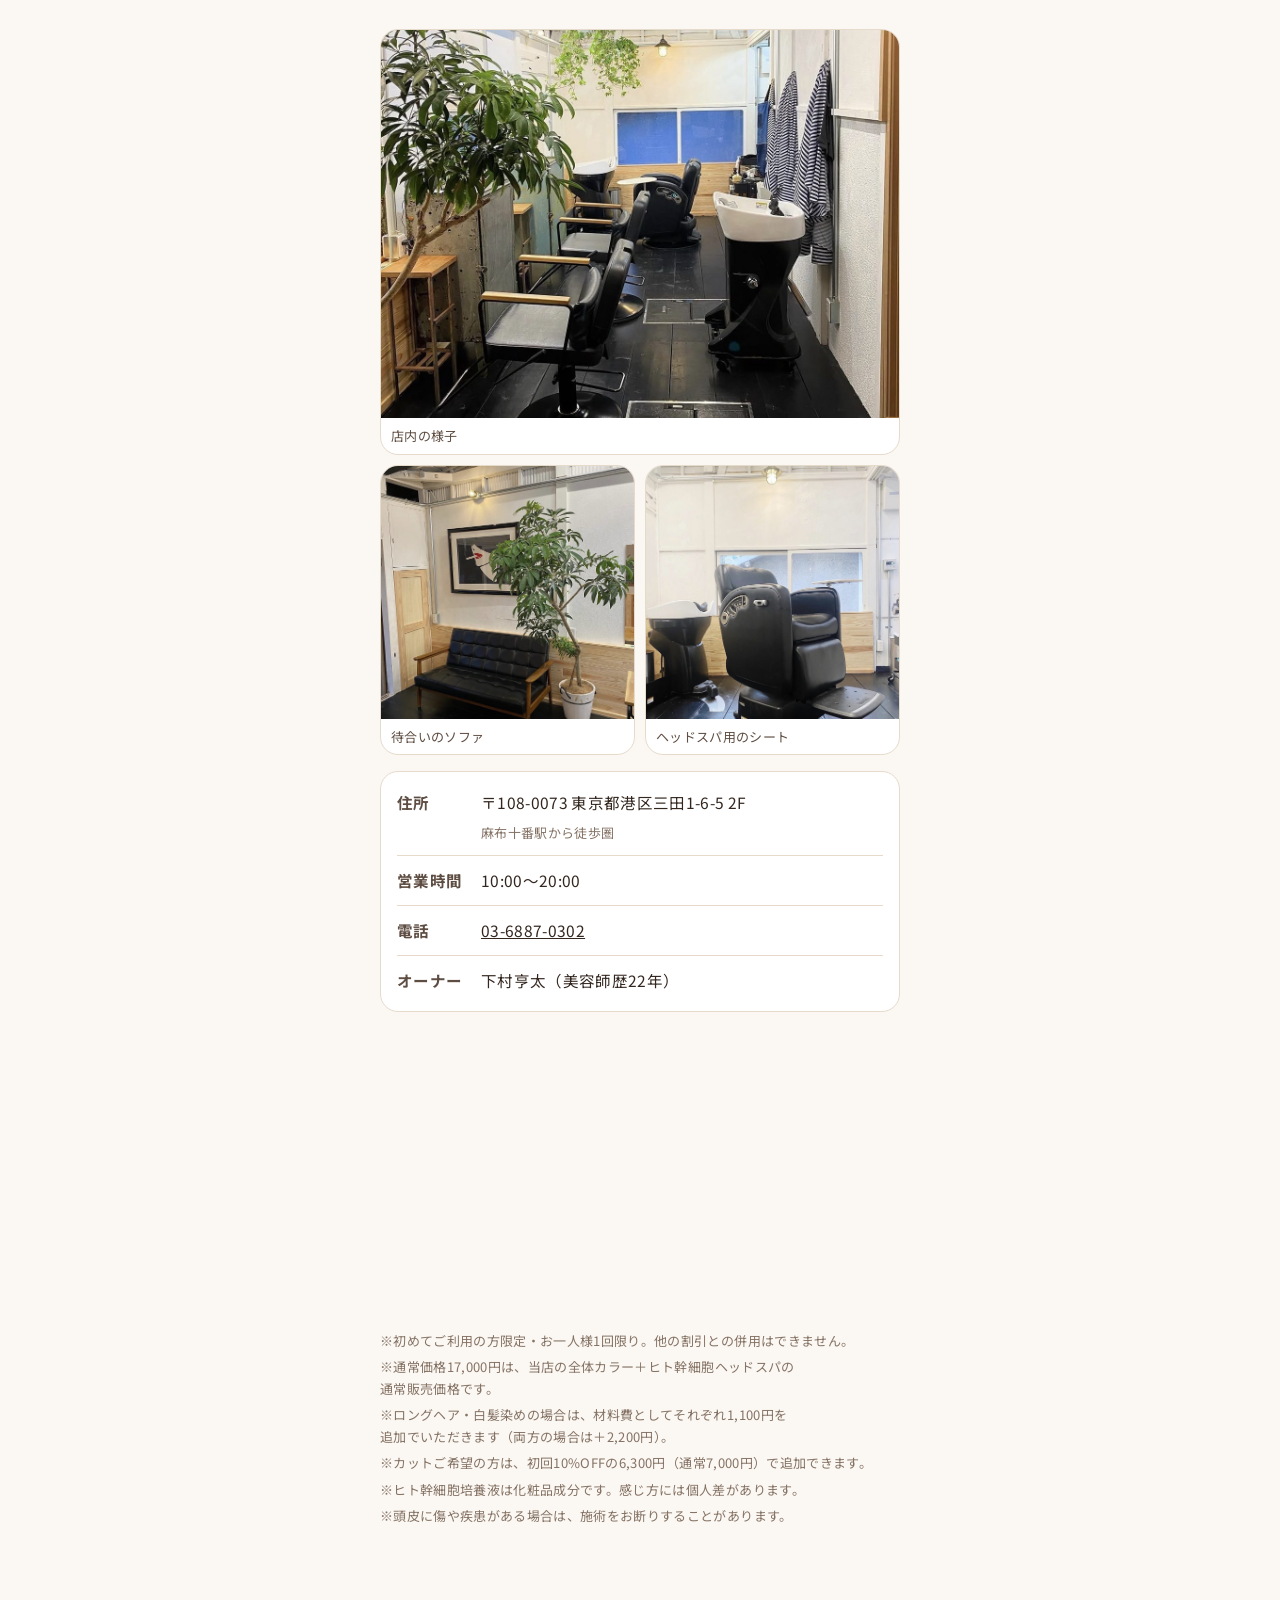
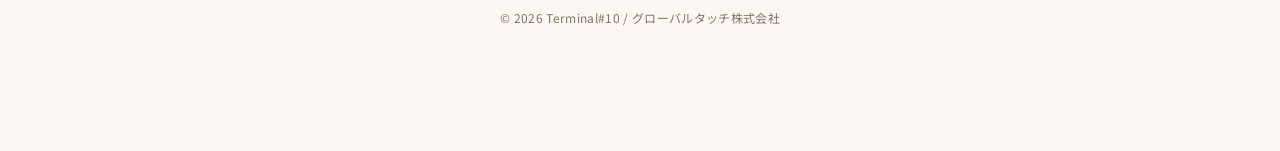
==== commit 4ec38ebf: "LP v27: weekday availability note, slots 11" ====
--- a/index.html
+++ b/index.html
@@ -83,6 +83,8 @@
 .cta__or{text-align:center;font-size:14px;font-weight:700;color:var(--ink2);margin:4px 0 -4px}
 .btn:focus-visible{outline:3px solid var(--gold);outline-offset:3px}
 .cta__note{text-align:center;font-size:14px;color:var(--muted);margin-top:-2px}
+.cta__week{text-align:center;font-weight:700;font-size:16px;color:var(--terra);background:var(--white);border:1.5px dashed var(--terra);border-radius:12px;padding:8px 12px;line-height:1.5}
+.cta__week small{display:block;font-size:13px;font-weight:500;color:var(--ink2)}
 .trust{display:grid;grid-template-columns:repeat(3,1fr);gap:8px;margin-top:26px}
 .trust div{background:var(--white);border:1px solid var(--line);border-radius:16px;padding:12px 4px;text-align:center;font-size:13px;line-height:1.5;color:var(--ink2)}
 .trust b{display:block;font-family:var(--round);font-size:24px;color:var(--gold-dk);line-height:1.2}
@@ -238,7 +240,7 @@
   </defs>
 </svg>
 
-<div class="ribbon">年末前キャンペーン ｜ 先着12名・残り <b class="js-left">12</b> 名</div>
+<div class="ribbon">年末前キャンペーン ｜ 先着12名・残り <b class="js-left">11</b> 名</div>
 
 <header class="hero">
   <div class="wrap">
@@ -263,6 +265,7 @@
     </div>
 
     <div class="cta">
+      <div class="cta__week">平日はご予約に空きがあります<small>土日は埋まりやすくなっています</small></div>
       <a class="btn btn--main js-book" href="#"><svg><use href="#i-cal"/></svg>空き日時を見て予約する</a>
       <div class="cta__note">24時間ネット予約<br>※予約画面の表示に10秒ほどかかることがあります</div>
       <div class="cta__or">すぐに予約できない方は</div>
@@ -542,7 +545,7 @@
       <div class="ptable__price"><div class="was">通常価格 17,000円</div><div class="now">9,000円<small>（税込）</small></div></div>
       <dl>
         <dt>対象</dt><dd>Terminal#10を初めてご利用の方</dd>
-        <dt>人数</dt><dd>先着12名・残り <b class="js-left">12</b> 名<br>（定員になり次第終了）</dd>
+        <dt>人数</dt><dd>先着12名・残り <b class="js-left">11</b> 名<br>（定員になり次第終了）</dd>
         <dt>来店期限</dt><dd>2026年11月10日までのご来店分</dd>
         <dt>所要時間</dt><dd>120分（カウンセリング含む）</dd>
         <dt>カラー</dt><dd>白髪染め・おしゃれ染め どちらも可<small>※ロング・白髪染めは各＋1,100円</small></dd>
@@ -551,6 +554,7 @@
       </dl>
     </div>
     <div class="cta">
+      <div class="cta__week">平日はご予約に空きがあります<small>土日は埋まりやすくなっています</small></div>
       <a class="btn btn--main js-book" href="#"><svg><use href="#i-cal"/></svg>空き日時を見て予約する</a>
       <div class="cta__note">※予約画面の表示に10秒ほどかかることがあります</div>
       <div class="cta__or">すぐに予約できない方は</div>
@@ -631,7 +635,7 @@
 
 <div class="sticky">
   <div class="sticky__in">
-    <div class="sticky__price">初回限定<b>9,000円</b>残り<span class="js-left">12</span>名</div>
+    <div class="sticky__price">初回限定<b>9,000円</b>残り<span class="js-left">11</span>名</div>
     <a class="btn btn--main js-book" href="#">空き日時を見る</a>
     <a class="btn btn--line js-line" href="https://lin.ee/7M5qu3E" target="_blank" rel="noopener" aria-label="LINEで相談"><svg><use href="#i-line"/></svg></a>
   </div>
@@ -639,7 +643,7 @@
 
 <script>
   // 残り枠 と 受付期限
-  var SLOTS_LEFT = 12;
+  var SLOTS_LEFT = 11;
   var DEADLINE = "2026-11-10T23:59:59+09:00";
   document.querySelectorAll('.js-left').forEach(function(e){ e.textContent = SLOTS_LEFT; });
   var days = Math.max(0, Math.ceil((new Date(DEADLINE) - new Date()) / 86400000));
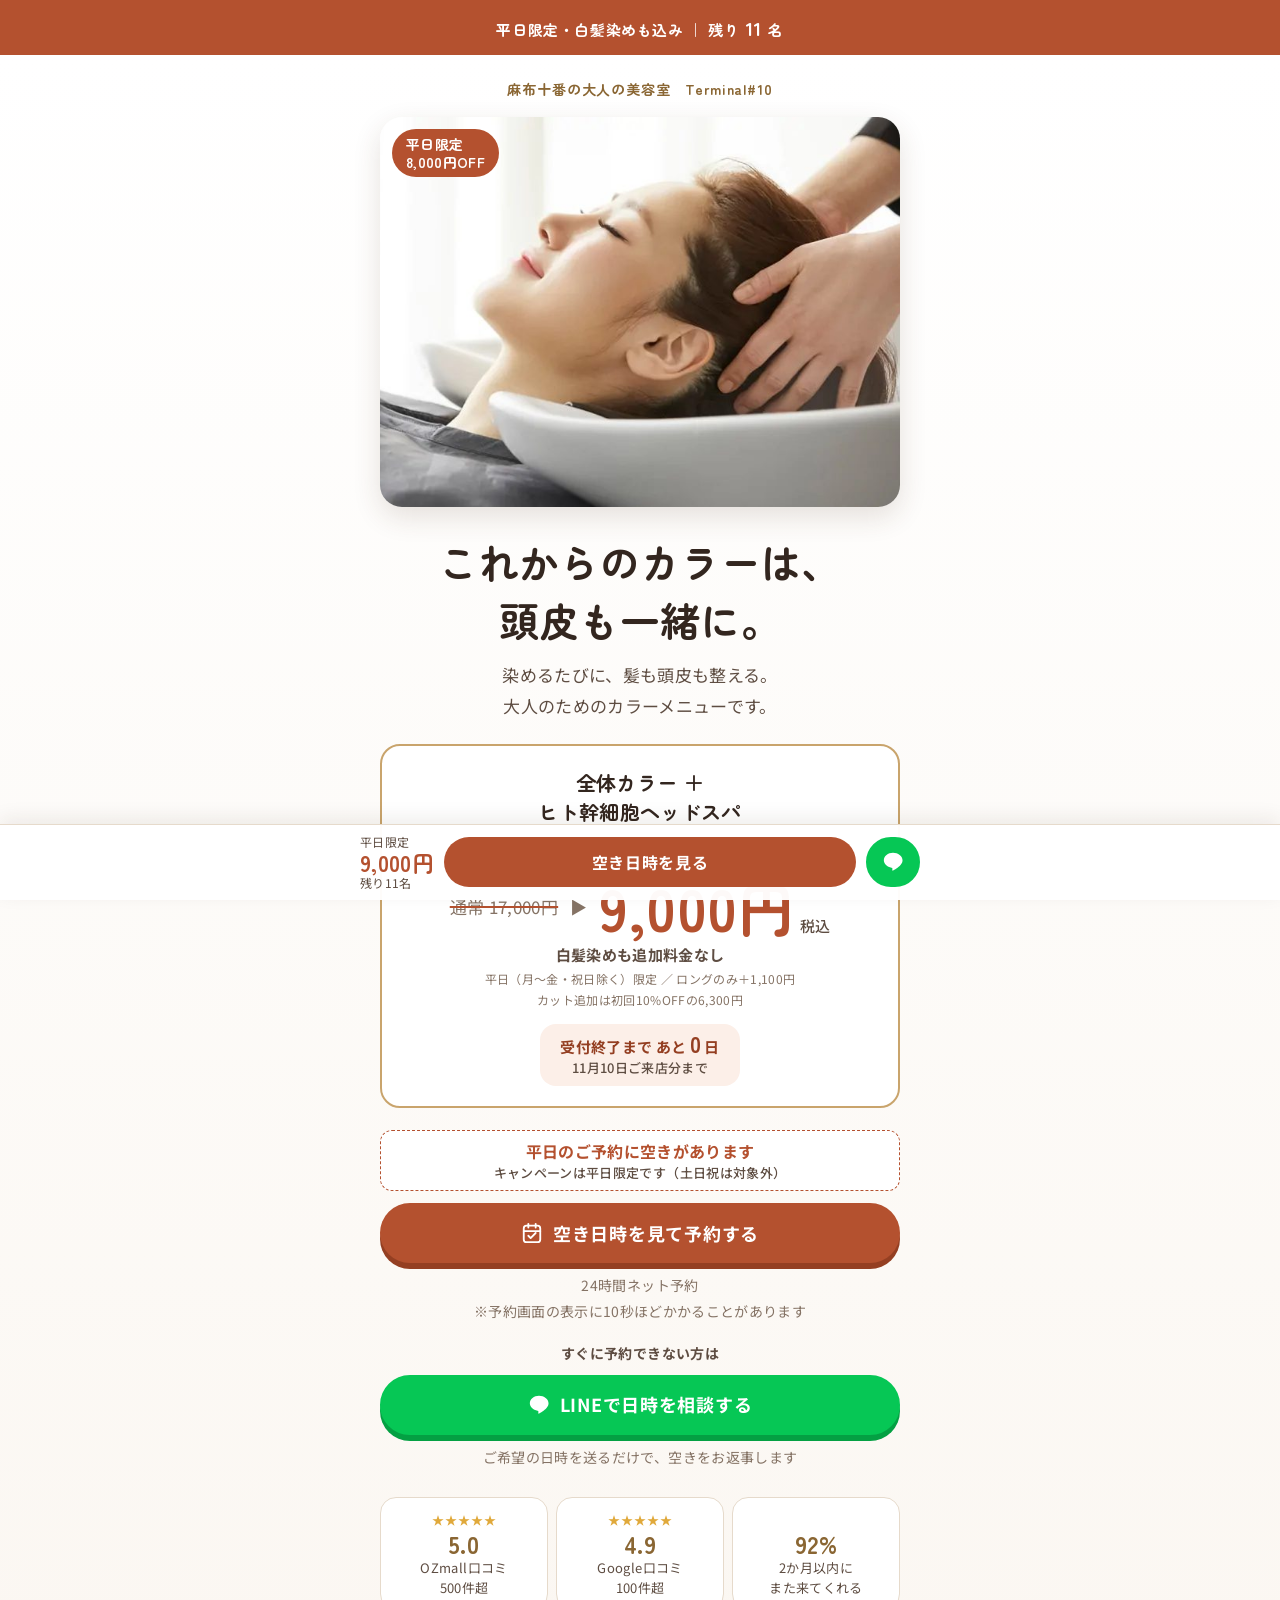
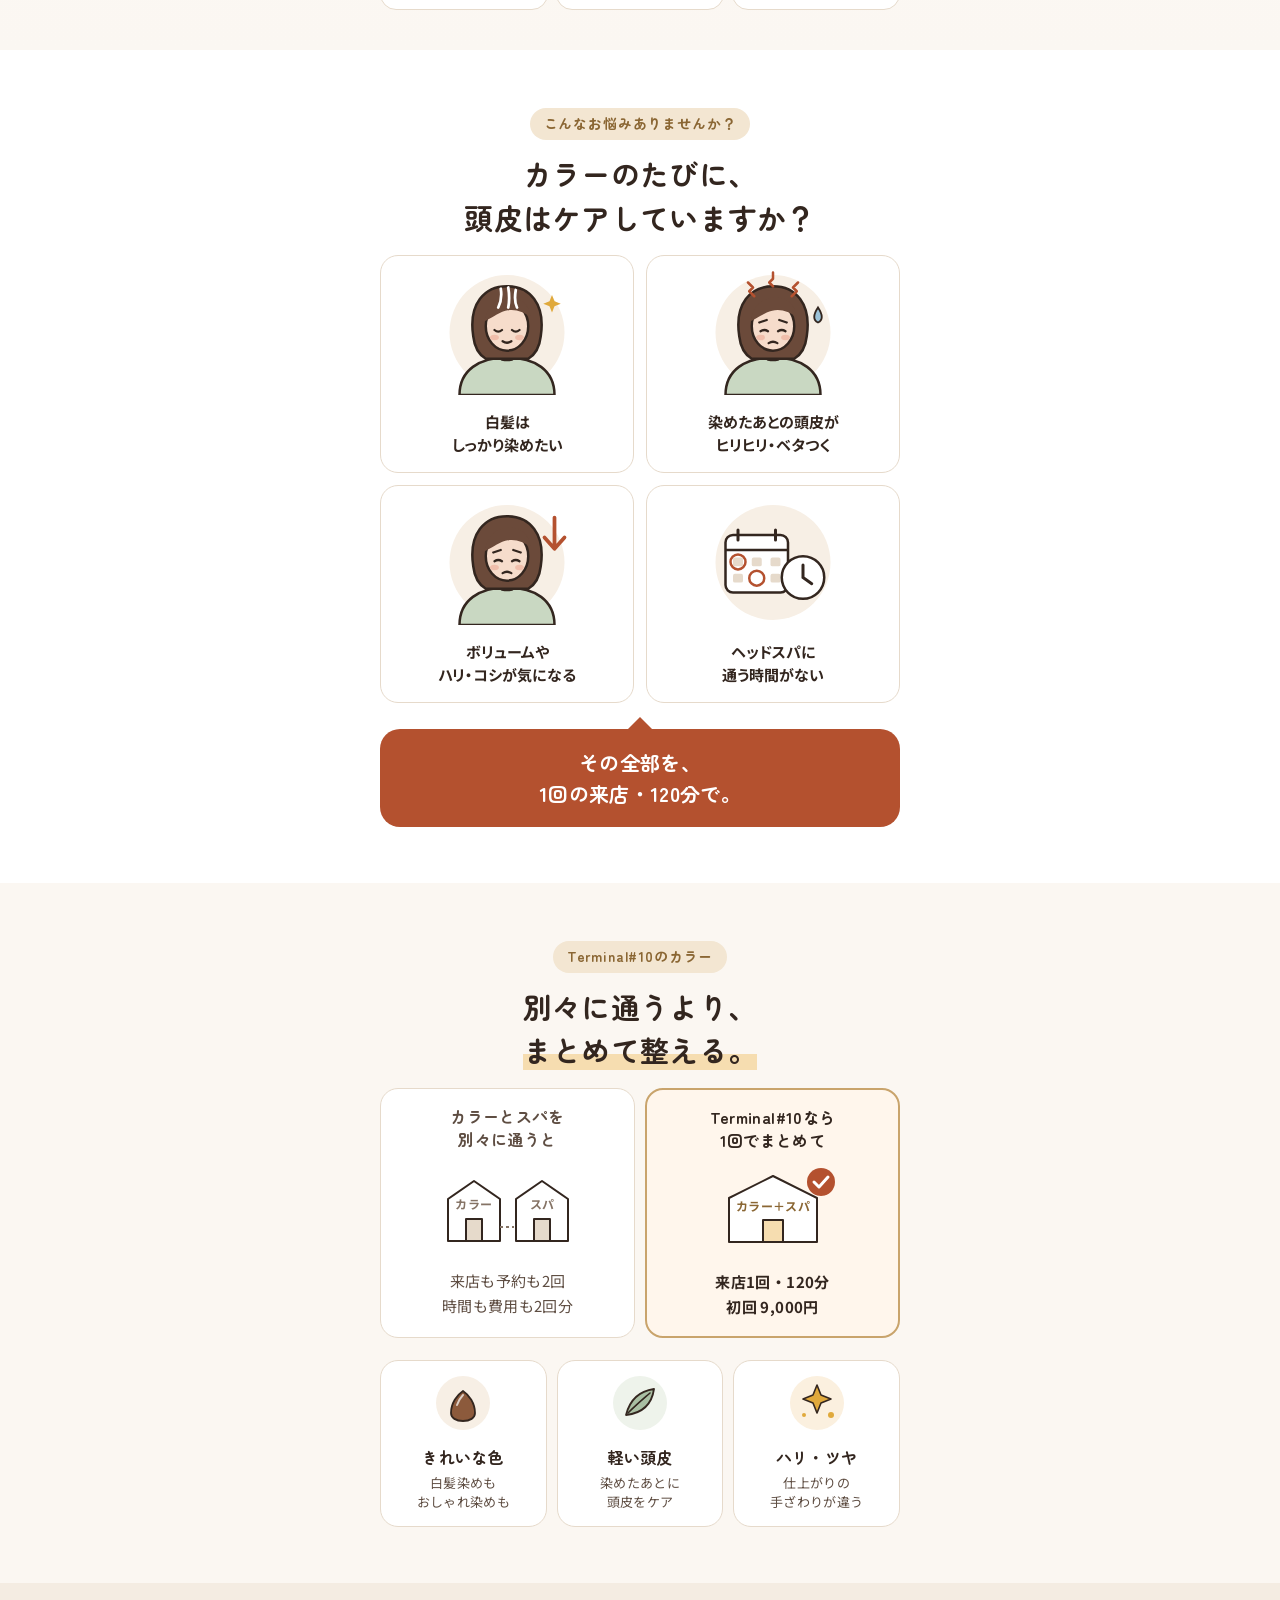
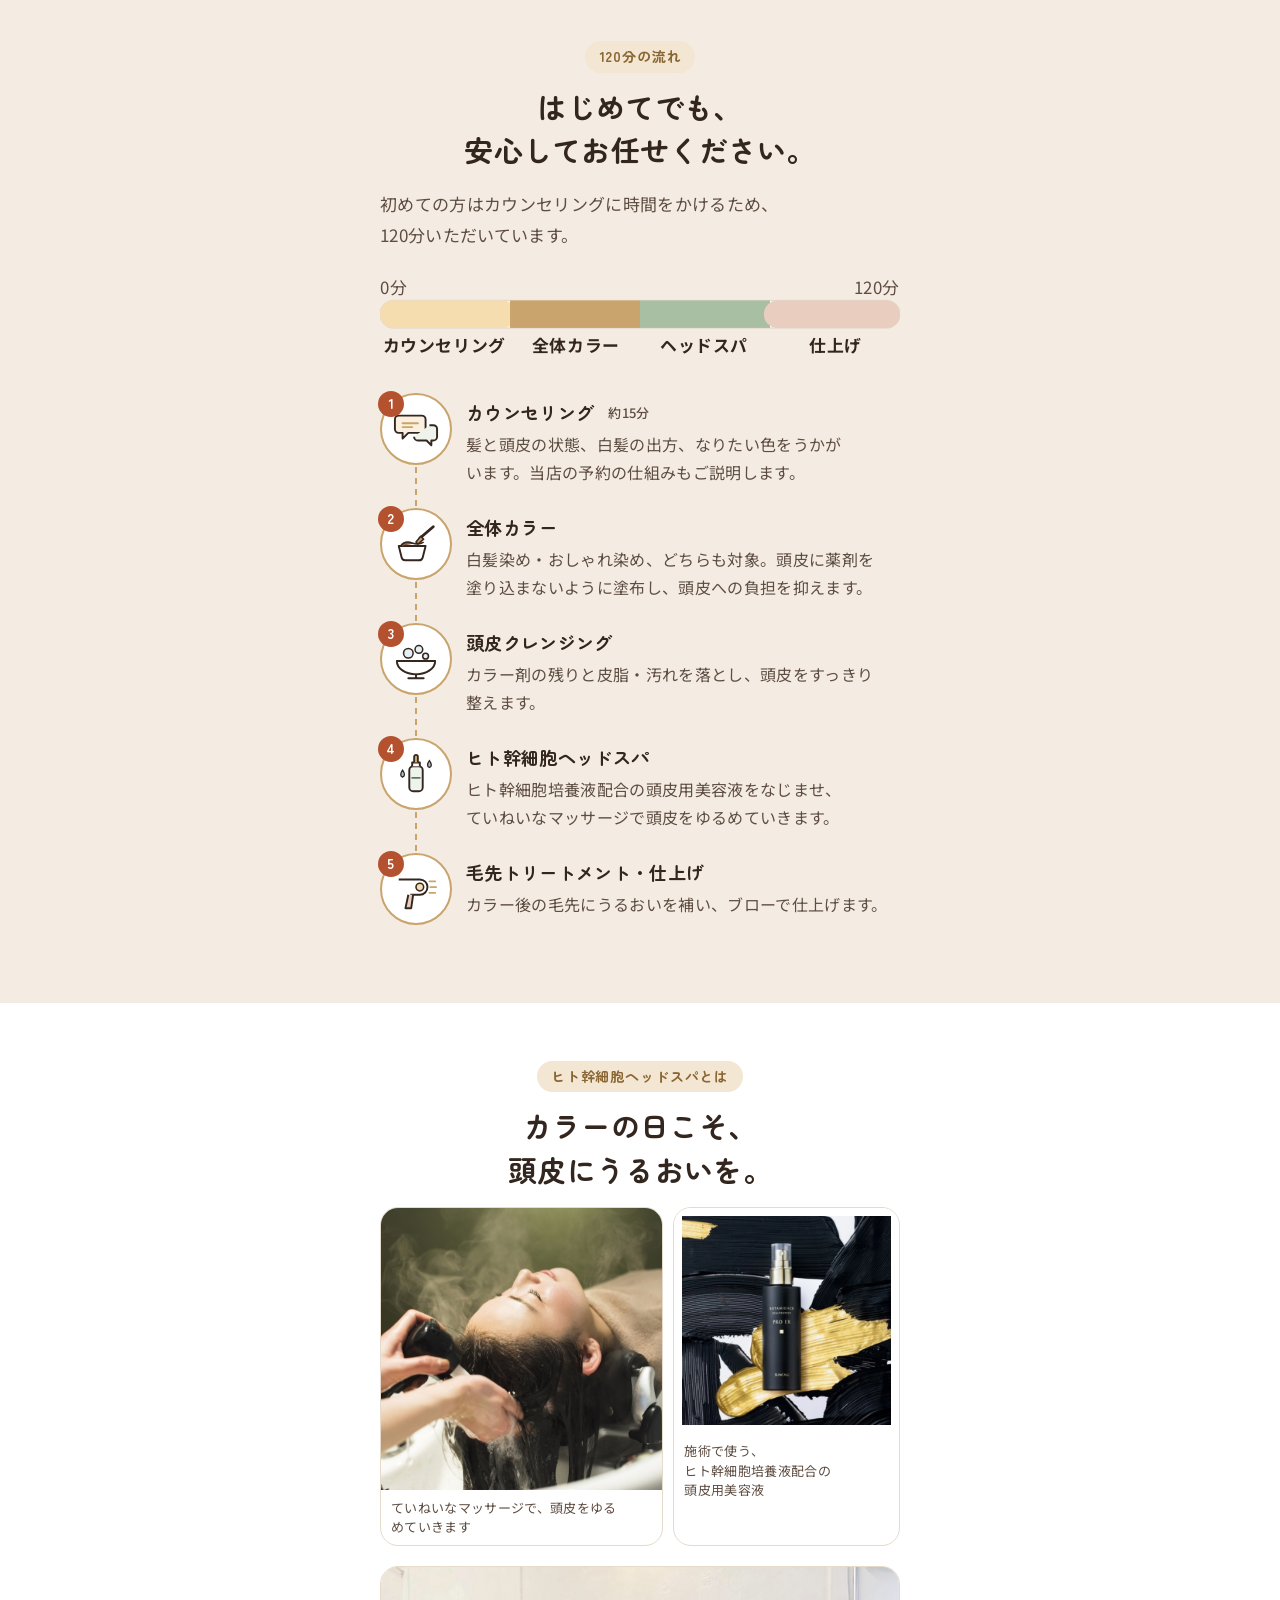
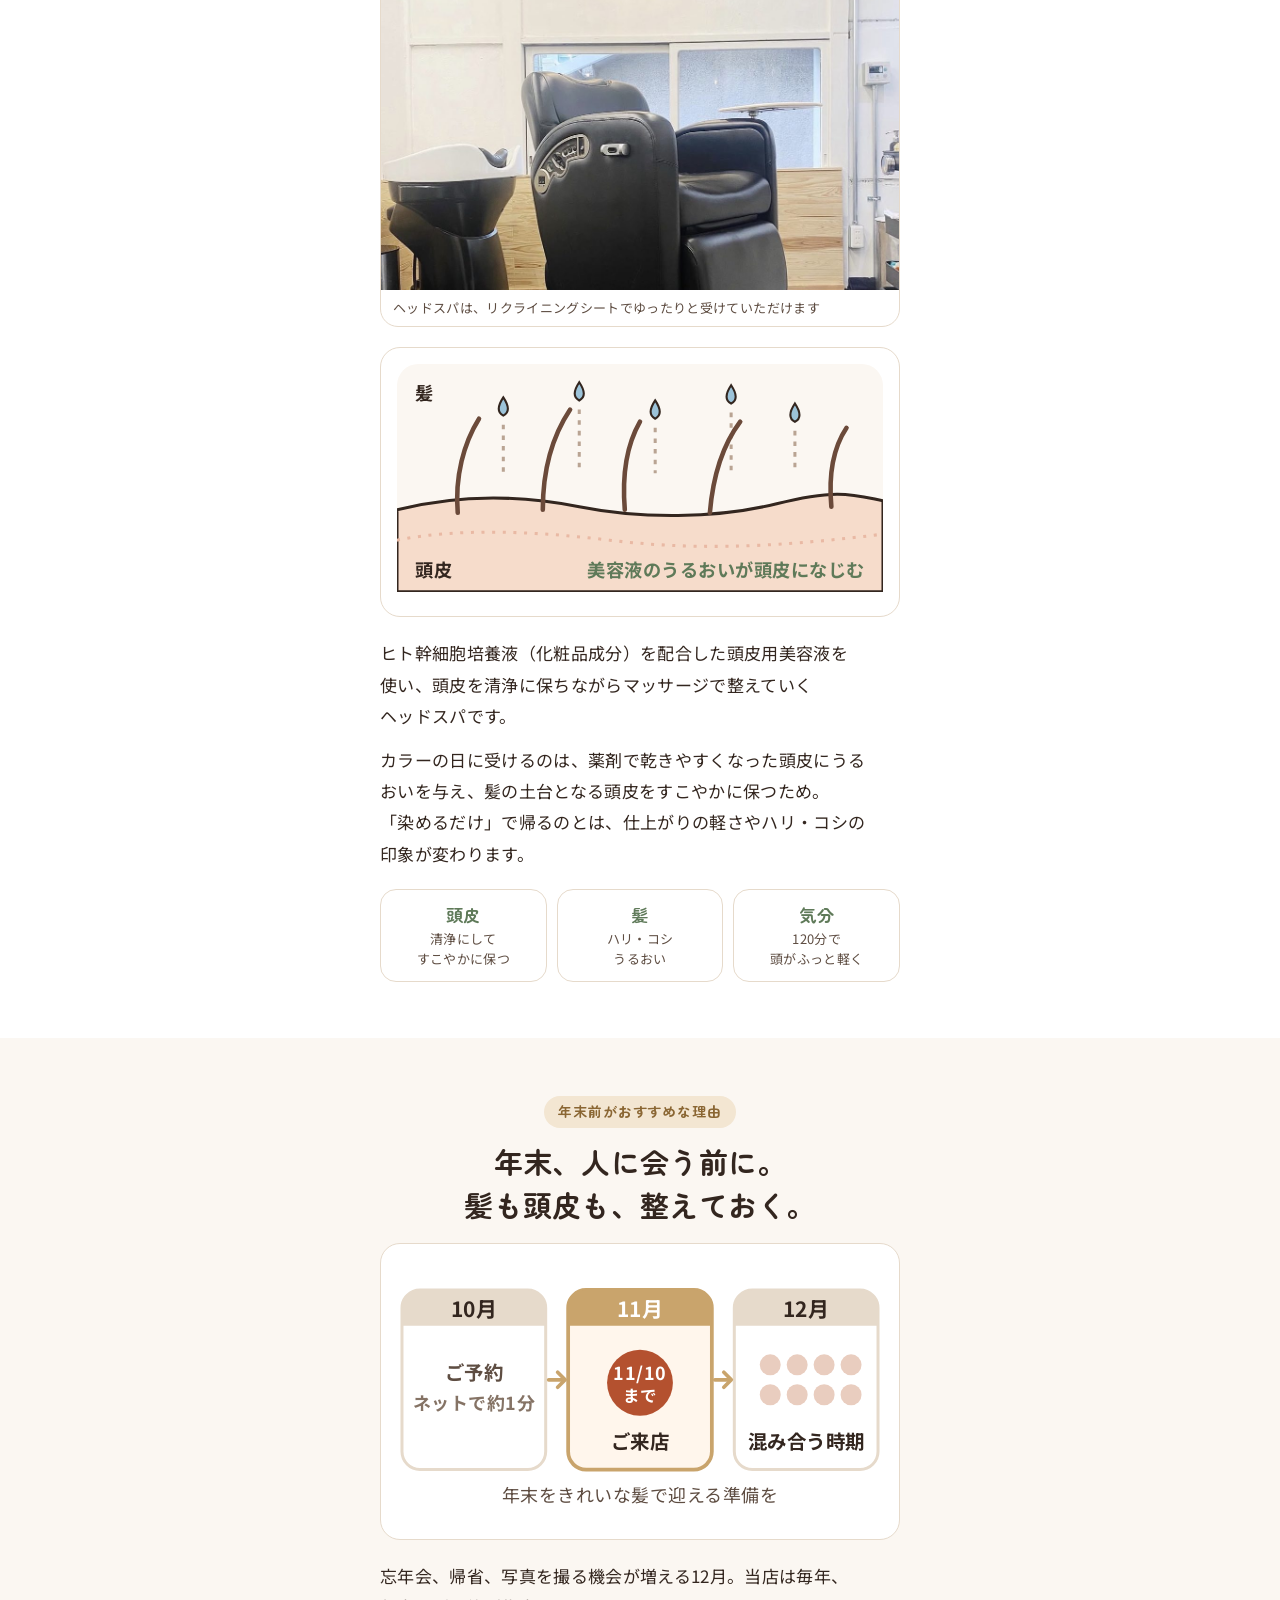
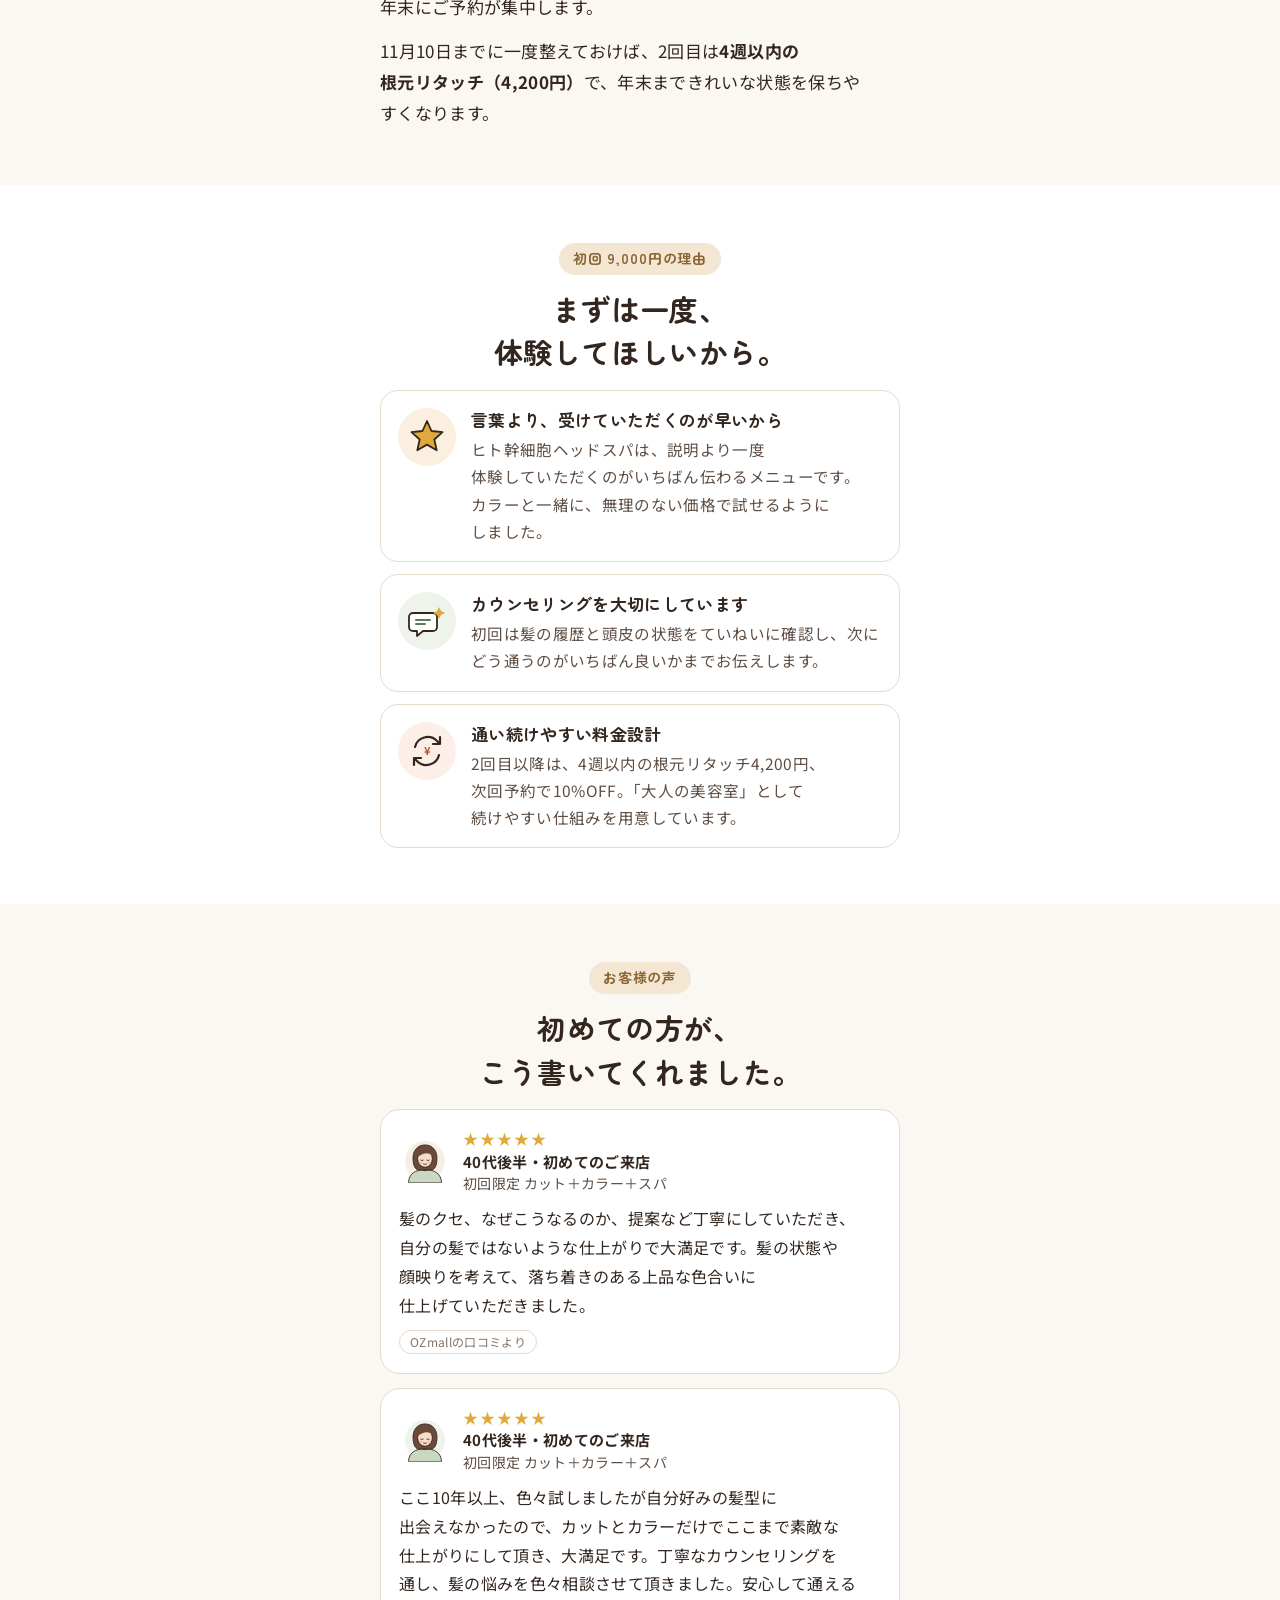
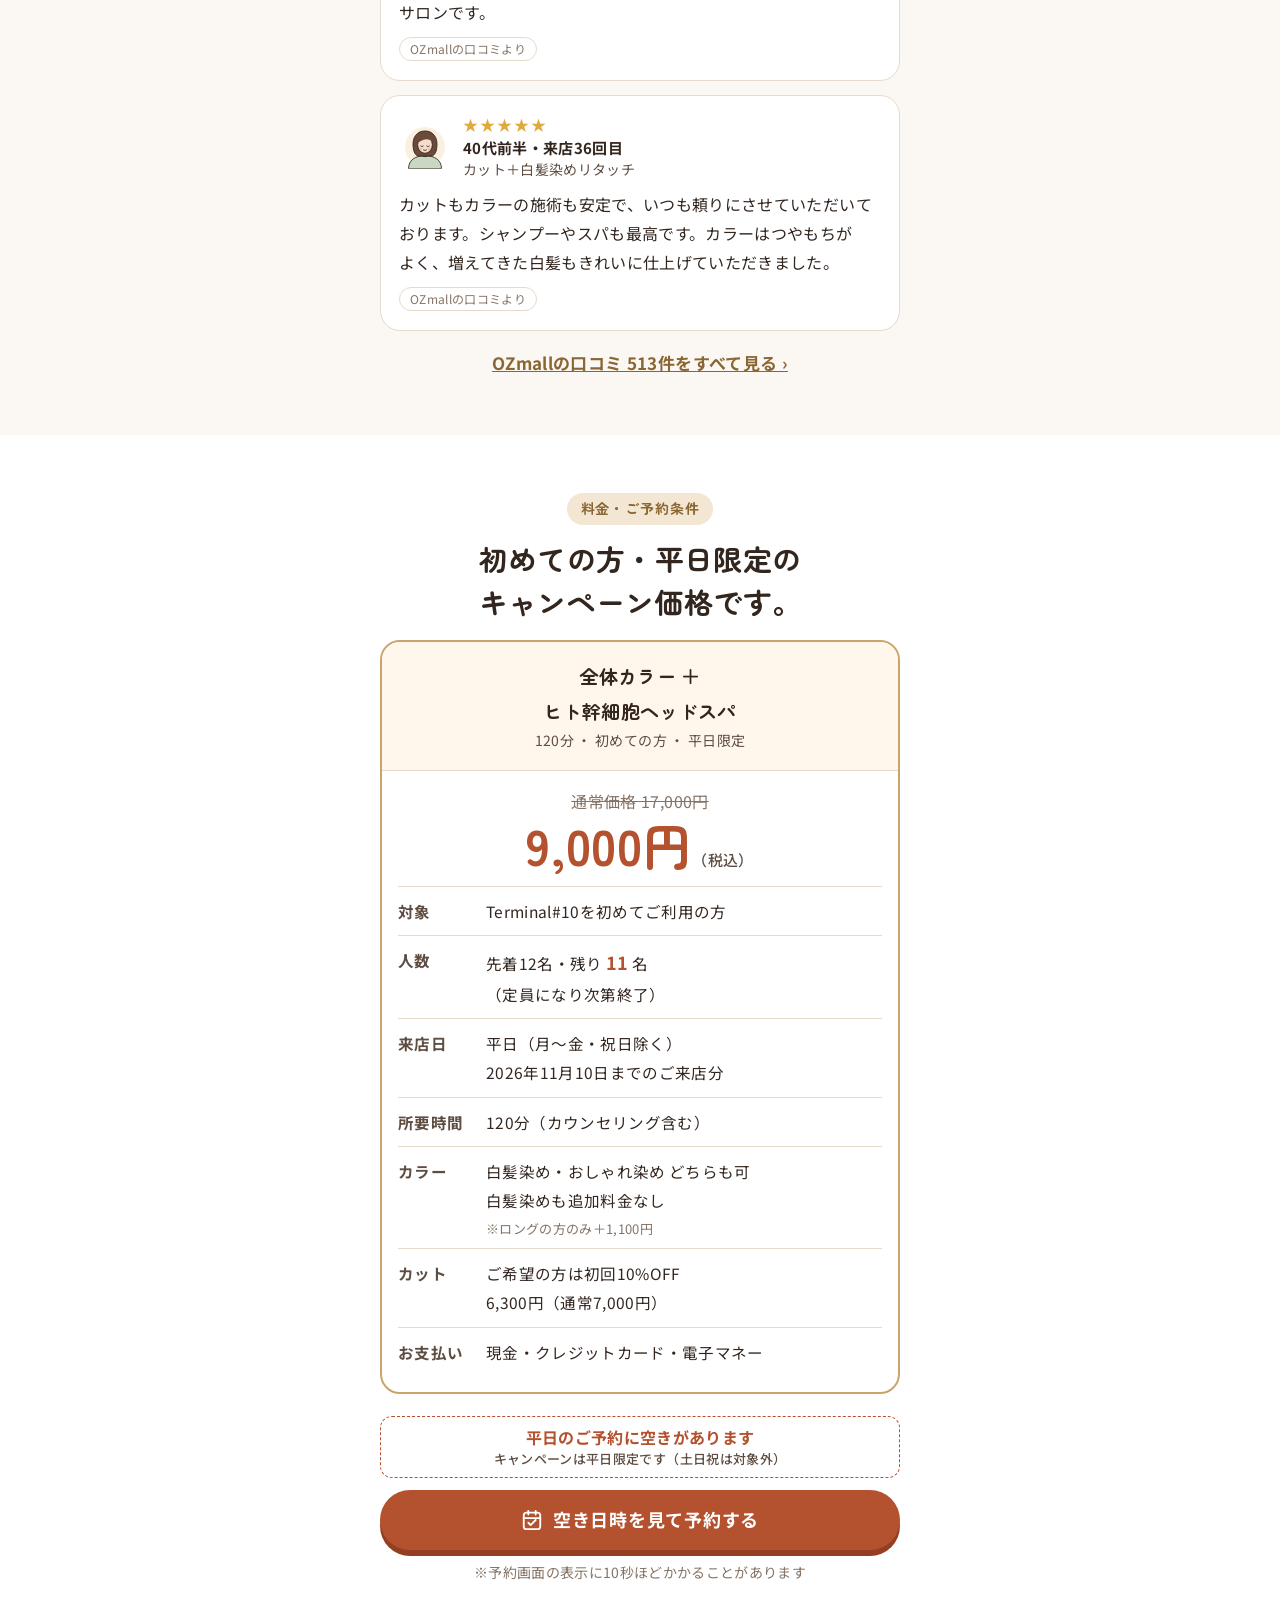
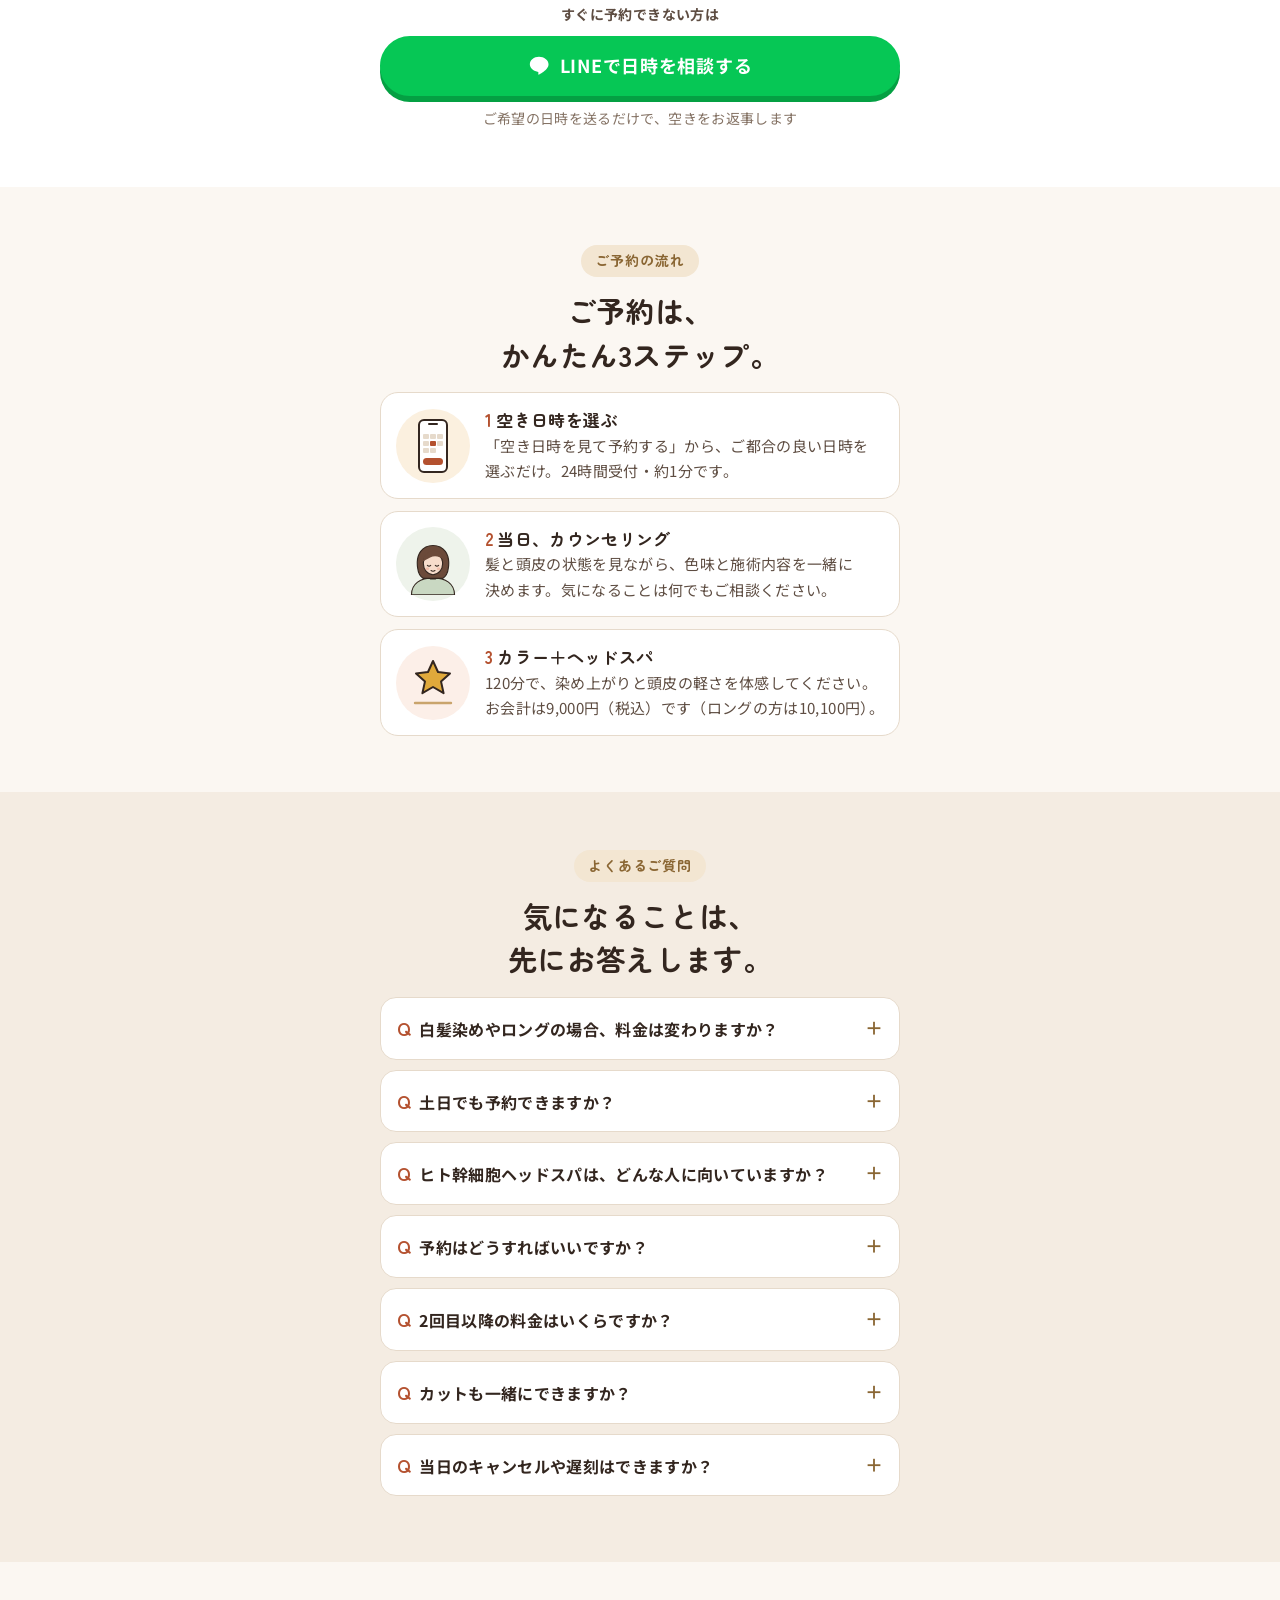
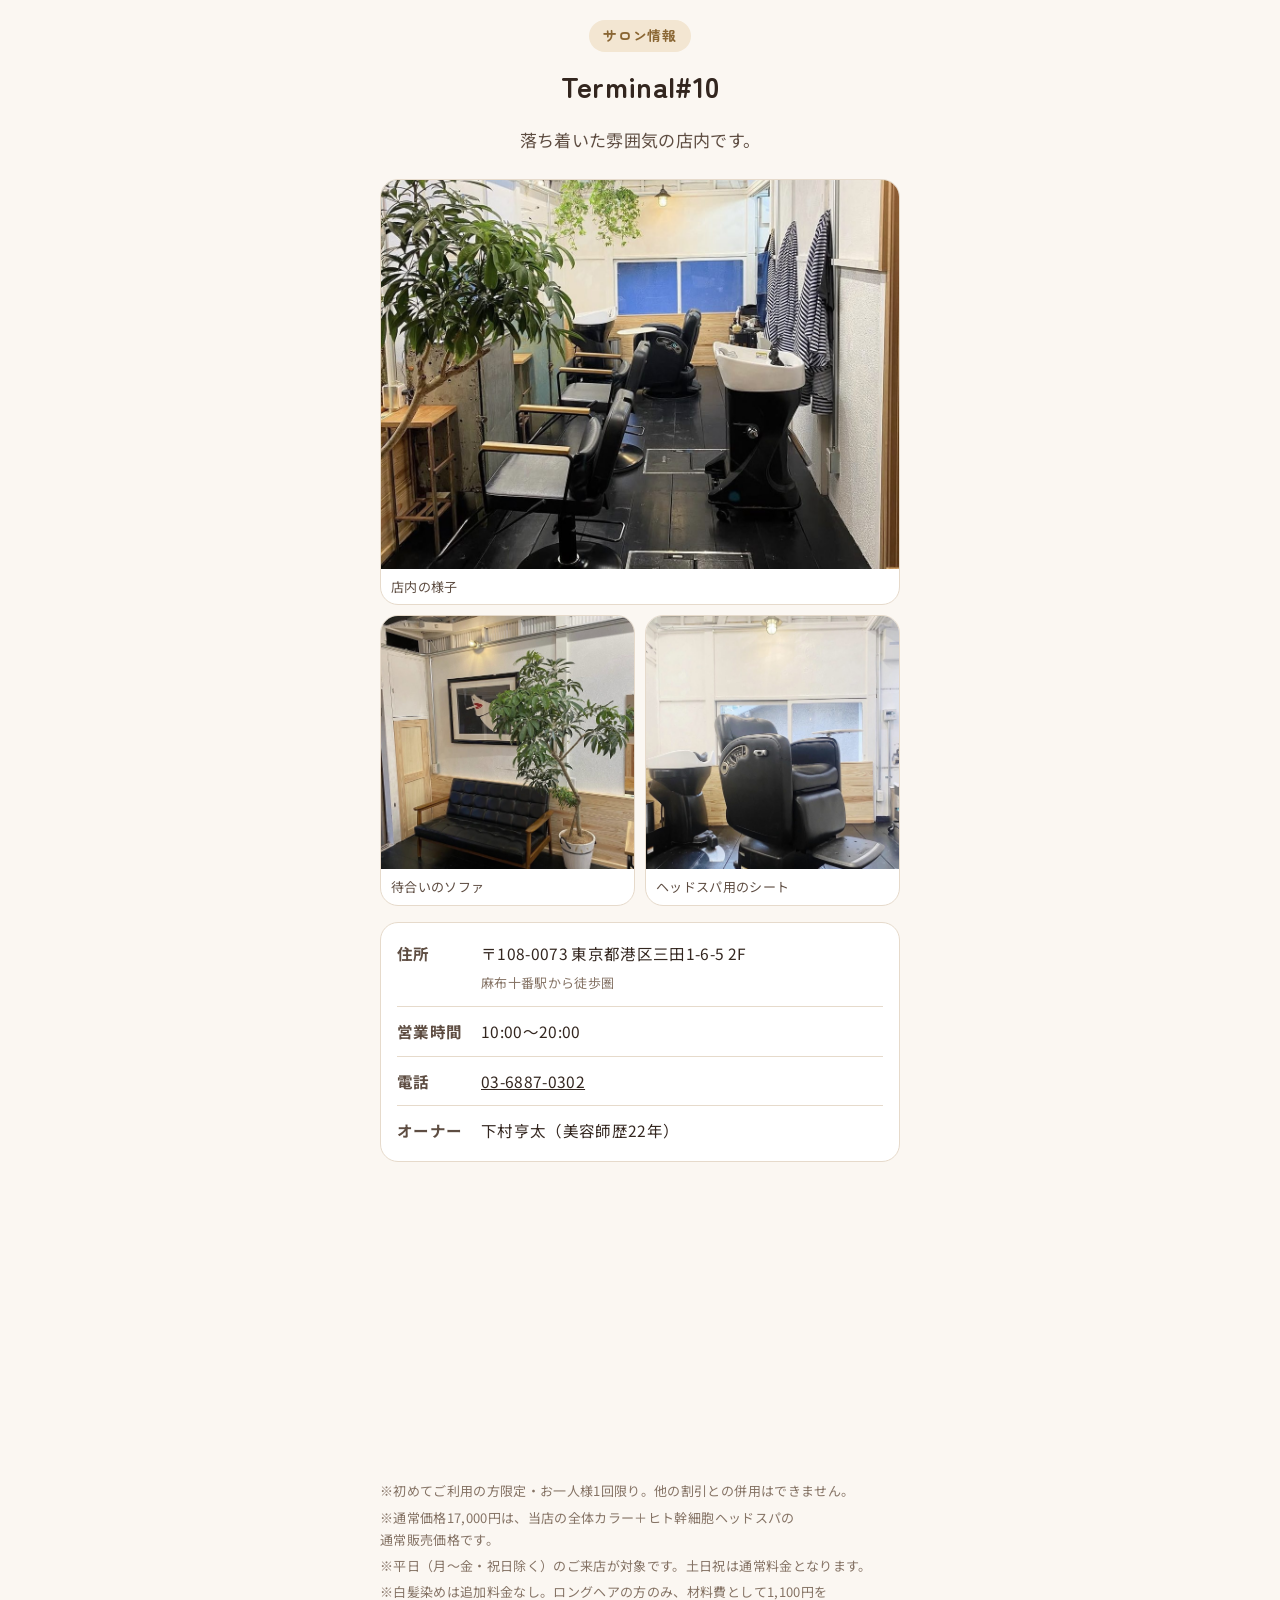
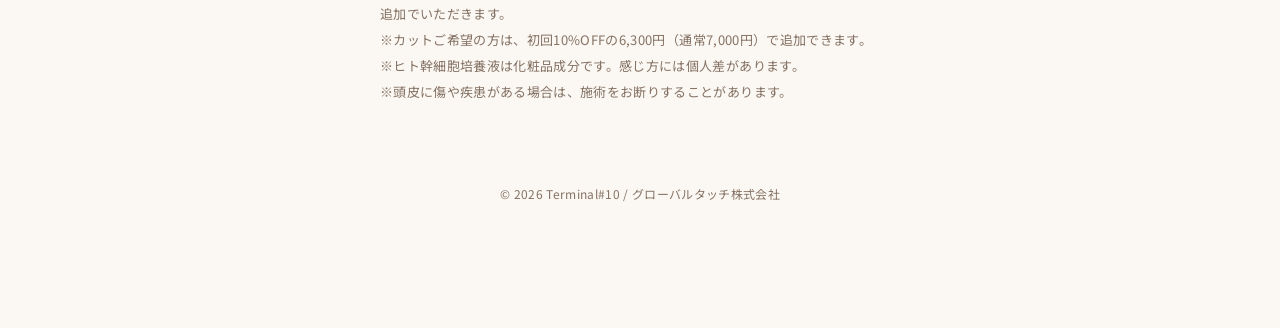
==== commit a619ddfd: "LP v28: weekday-only offer, gray coverage included (long +1,100)" ====
--- a/index.html
+++ b/index.html
@@ -3,10 +3,10 @@
 <head>
 <meta charset="UTF-8">
 <meta name="viewport" content="width=device-width, initial-scale=1.0, viewport-fit=cover">
-<title>これからのカラーは、頭皮も一緒に。全体カラー＋ヒト幹細胞ヘッドスパ 初回9,000円｜Terminal#10 麻布十番</title>
-<meta name="description" content="麻布十番の大人の美容室Terminal#10。全体カラー＋ヒト幹細胞ヘッドスパ(120分)を、初めての方限定で通常17,000円→9,000円。染めるたびに、髪も頭皮も整えるカラーメニューです。">
+<title>これからのカラーは、頭皮も一緒に。【平日限定】全体カラー＋ヒト幹細胞ヘッドスパ 初回9,000円（白髪染め込み）｜Terminal#10 麻布十番</title>
+<meta name="description" content="麻布十番の大人の美容室Terminal#10。全体カラー＋ヒト幹細胞ヘッドスパ(120分)を、初めての方限定・平日限定で通常17,000円→9,000円（白髪染めも追加料金なし）。染めるたびに、髪も頭皮も整えるカラーメニューです。">
 <meta property="og:title" content="これからのカラーは、頭皮も一緒に。｜Terminal#10 麻布十番">
-<meta property="og:description" content="全体カラー＋ヒト幹細胞ヘッドスパ 120分。通常17,000円→初めての方限定9,000円。11/10ご来店分まで。">
+<meta property="og:description" content="全体カラー＋ヒト幹細胞ヘッドスパ 120分。通常17,000円→初めての方・平日限定9,000円。白髪染めも追加料金なし。11/10ご来店分まで。">
 <meta property="og:image" content="https://kotashimomura1-ship-it.github.io/rehair-lp/headspa-treatment.jpg">
 <link rel="preconnect" href="https://fonts.googleapis.com">
 <link rel="preconnect" href="https://fonts.gstatic.com" crossorigin>
@@ -240,14 +240,14 @@
   </defs>
 </svg>
 
-<div class="ribbon">年末前キャンペーン ｜ 先着12名・残り <b class="js-left">11</b> 名</div>
+<div class="ribbon">平日限定・白髪染めも込み ｜ 残り <b class="js-left">11</b> 名</div>
 
 <header class="hero">
   <div class="wrap">
     <div class="hero__shop">麻布十番の大人の美容室　Terminal#10</div>
     <div class="hero__photo">
       <img src="headspa-image.jpg" alt="ヘッドスパでリラックスする女性のイメージ">
-      <span class="hero__badge">初めての方限定<br>8,000円OFF</span>
+      <span class="hero__badge">平日限定<br>8,000円OFF</span>
     </div>
     <h1 class="hero__catch">これからのカラーは、<br>頭皮も一緒に。</h1>
     <p class="hero__sub">染めるたびに、髪も頭皮も整える。<br>大人のためのカラーメニューです。</p>
@@ -260,12 +260,12 @@
         <span class="offer__arrow" aria-hidden="true">▶</span>
         <span class="offer__now">9,000円<small>税込</small></span>
       </div>
-      <div class="offer__note">カット追加は初回10%OFFの6,300円<small>※ロング・白髪染めは各＋1,100円</small></div>
+      <div class="offer__note"><b>白髪染めも追加料金なし</b><small>平日（月〜金・祝日除く）限定 ／ ロングのみ＋1,100円<br>カット追加は初回10%OFFの6,300円</small></div>
       <div class="deadline">受付終了まで あと <b class="js-days">30</b> 日<small>11月10日ご来店分まで</small></div>
     </div>
 
     <div class="cta">
-      <div class="cta__week">平日はご予約に空きがあります<small>土日は埋まりやすくなっています</small></div>
+      <div class="cta__week">平日のご予約に空きがあります<small>キャンペーンは平日限定です（土日祝は対象外）</small></div>
       <a class="btn btn--main js-book" href="#"><svg><use href="#i-cal"/></svg>空き日時を見て予約する</a>
       <div class="cta__note">24時間ネット予約<br>※予約画面の表示に10秒ほどかかることがあります</div>
       <div class="cta__or">すぐに予約できない方は</div>
@@ -539,22 +539,22 @@
 <section class="sec sec--white" id="price">
   <div class="wrap">
     <div class="center"><span class="eyebrow">料金・ご予約条件</span></div>
-    <h2 class="ttl center">初めての方限定の<br>キャンペーン価格です。</h2>
+    <h2 class="ttl center">初めての方・平日限定の<br>キャンペーン価格です。</h2>
     <div class="ptable">
-      <div class="ptable__head"><div class="m">全体カラー ＋<br>ヒト幹細胞ヘッドスパ</div><div class="t">120分 ・ 初めての方限定</div></div>
+      <div class="ptable__head"><div class="m">全体カラー ＋<br>ヒト幹細胞ヘッドスパ</div><div class="t">120分 ・ 初めての方 ・ 平日限定</div></div>
       <div class="ptable__price"><div class="was">通常価格 17,000円</div><div class="now">9,000円<small>（税込）</small></div></div>
       <dl>
         <dt>対象</dt><dd>Terminal#10を初めてご利用の方</dd>
         <dt>人数</dt><dd>先着12名・残り <b class="js-left">11</b> 名<br>（定員になり次第終了）</dd>
-        <dt>来店期限</dt><dd>2026年11月10日までのご来店分</dd>
+        <dt>来店日</dt><dd>平日（月〜金・祝日除く）<br>2026年11月10日までのご来店分</dd>
         <dt>所要時間</dt><dd>120分（カウンセリング含む）</dd>
-        <dt>カラー</dt><dd>白髪染め・おしゃれ染め どちらも可<small>※ロング・白髪染めは各＋1,100円</small></dd>
+        <dt>カラー</dt><dd>白髪染め・おしゃれ染め どちらも可<br>白髪染めも追加料金なし<small>※ロングの方のみ＋1,100円</small></dd>
         <dt>カット</dt><dd>ご希望の方は初回10%OFF<br>6,300円（通常7,000円）</dd>
         <dt>お支払い</dt><dd>現金・クレジットカード・電子マネー</dd>
       </dl>
     </div>
     <div class="cta">
-      <div class="cta__week">平日はご予約に空きがあります<small>土日は埋まりやすくなっています</small></div>
+      <div class="cta__week">平日のご予約に空きがあります<small>キャンペーンは平日限定です（土日祝は対象外）</small></div>
       <a class="btn btn--main js-book" href="#"><svg><use href="#i-cal"/></svg>空き日時を見て予約する</a>
       <div class="cta__note">※予約画面の表示に10秒ほどかかることがあります</div>
       <div class="cta__or">すぐに予約できない方は</div>
@@ -579,7 +579,7 @@
       </div>
       <div>
         <svg viewBox="0 0 76 76" aria-hidden="true"><circle cx="38" cy="38" r="37" fill="#FCEFE8"/><path d="M38 16l5 11 12 1.4-9 8 2.6 11.8L38 42l-10.6 6.2L30 36.4l-9-8 12-1.4z" fill="#E0A93B" stroke="#33261F" stroke-width="2" stroke-linejoin="round"/><path d="M20 58h36" stroke="#C9A46C" stroke-width="2.4" stroke-linecap="round"/></svg>
-        <div><h3><span class="n">3</span>カラー＋ヘッドスパ</h3><p>120分で、染め上がりと頭皮の軽さを体感してください。お会計は9,000円（税込）です。</p></div>
+        <div><h3><span class="n">3</span>カラー＋ヘッドスパ</h3><p>120分で、染め上がりと頭皮の軽さを体感してください。お会計は9,000円（税込）です（ロングの方は10,100円）。</p></div>
       </div>
     </div>
   </div>
@@ -589,7 +589,8 @@
   <div class="wrap">
     <div class="center"><span class="eyebrow">よくあるご質問</span></div>
     <h2 class="ttl center">気になることは、<br>先にお答えします。</h2>
-    <details><summary>ロングや白髪染めの場合、料金は変わりますか？</summary><p>ロングヘアの方・白髪染めの方は、材料費としてそれぞれ1,100円を追加でいただきます（ロングで白髪染めの場合は＋2,200円）。</p></details>
+    <details><summary>白髪染めやロングの場合、料金は変わりますか？</summary><p>白髪染めも9,000円に含まれます。ロングヘアの方のみ、材料費として1,100円を追加でいただきます。</p></details>
+    <details><summary>土日でも予約できますか？</summary><p>このキャンペーン価格は平日（月〜金・祝日除く）のご来店が対象です。土日祝のご来店は通常料金となります。</p></details>
     <details><summary>ヒト幹細胞ヘッドスパは、どんな人に向いていますか？</summary><p>白髪や髪のハリ・コシ、頭皮のベタつき・乾燥が気になる方に選ばれています。頭皮にトラブルがある場合は、当日のカウンセリングで施術内容を調整します。</p></details>
     <details><summary>予約はどうすればいいですか？</summary><p>「空き日時を見て予約する」から24時間ネット予約できます。相談してから決めたい方はLINEからどうぞ。</p></details>
     <details><summary>2回目以降の料金はいくらですか？</summary><p>全体カラー＋ヒト幹細胞ヘッドスパは通常17,000円です。4週以内の根元リタッチは4,200円、次回予約をお取りいただくと10%OFFになります。初回のカウンセリングで、ご予算に合う通い方をご提案します。</p></details>
@@ -623,7 +624,8 @@
     <ul class="notes">
       <li>※初めてご利用の方限定・お一人様1回限り。他の割引との併用はできません。</li>
       <li>※通常価格17,000円は、当店の全体カラー＋ヒト幹細胞ヘッドスパの通常販売価格です。</li>
-      <li>※ロングヘア・白髪染めの場合は、材料費としてそれぞれ1,100円を追加でいただきます（両方の場合は＋2,200円）。</li>
+      <li>※平日（月〜金・祝日除く）のご来店が対象です。土日祝は通常料金となります。</li>
+      <li>※白髪染めは追加料金なし。ロングヘアの方のみ、材料費として1,100円を追加でいただきます。</li>
       <li>※カットご希望の方は、初回10%OFFの6,300円（通常7,000円）で追加できます。</li>
       <li>※ヒト幹細胞培養液は化粧品成分です。感じ方には個人差があります。</li>
       <li>※頭皮に傷や疾患がある場合は、施術をお断りすることがあります。</li>
@@ -635,7 +637,7 @@
 
 <div class="sticky">
   <div class="sticky__in">
-    <div class="sticky__price">初回限定<b>9,000円</b>残り<span class="js-left">11</span>名</div>
+    <div class="sticky__price">平日限定<b>9,000円</b>残り<span class="js-left">11</span>名</div>
     <a class="btn btn--main js-book" href="#">空き日時を見る</a>
     <a class="btn btn--line js-line" href="https://lin.ee/7M5qu3E" target="_blank" rel="noopener" aria-label="LINEで相談"><svg><use href="#i-line"/></svg></a>
   </div>
